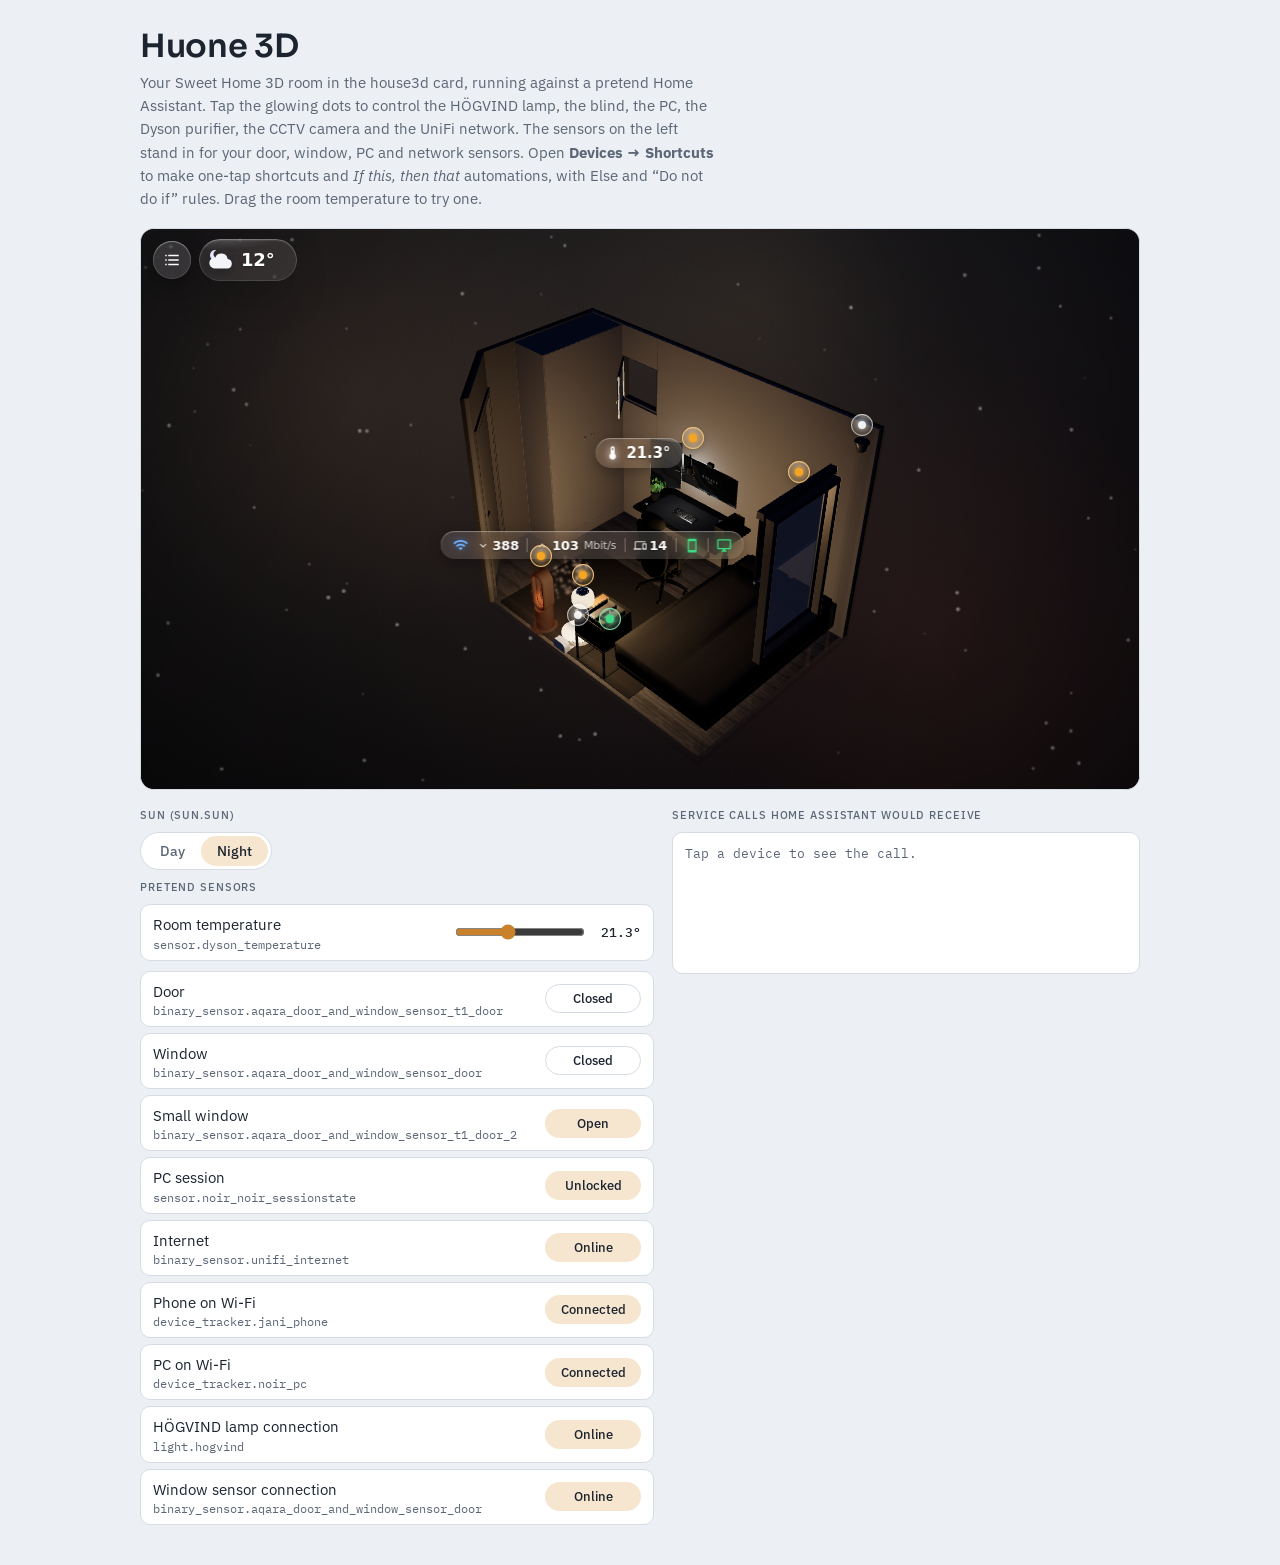
==== house3d/preview.html @ 31ce006b "Add Huone 3D house3d-card export for Home Assistant The card (house3d-card.js) with three.js bundled" ====
<!doctype html><html><head><meta charset=utf8><meta name=viewport content="width=device-width,initial-scale=1,viewport-fit=cover"><style>:root{color-scheme:light;box-sizing:border-box;padding-top:env(safe-area-inset-top,0px);padding-bottom:env(safe-area-inset-bottom,0px)}html{scroll-padding-top:env(safe-area-inset-top,0px)}body{margin:0;padding:0;font:14px -apple-system,BlinkMacSystemFont,sans-serif;background:#faf9f5;color:#141413}img{max-width:100%}[hidden]:not([hidden=until-found i]){display:none!important}</style></head><body>
<title>Huone 3D</title>
<link rel="preconnect" href="https://fonts.googleapis.com">
<link rel="stylesheet" href="https://fonts.googleapis.com/css2?family=Sora:wght@500;600&family=IBM+Plex+Sans:wght@400;500&family=IBM+Plex+Mono:wght@400&display=swap">
<style>
  :root {
    --bg: #eceff3; --surface: #ffffff; --ink: #1c2430; --muted: #5b6676; --line: #d6dce4;
    --accent: #c9822b; --accent-soft: #f6e6cf;
    --card-background-color: #ffffff; --primary-text-color: #1c2430; --secondary-text-color: #5b6676;
  }
  @media (prefers-color-scheme: dark) {
    :root:not([data-theme="light"]) {
      color-scheme: dark;
      --bg: #13171c; --surface: #1c2229; --ink: #e6eaf0; --muted: #98a3b3; --line: #2c343e;
      --accent: #e7a24d; --accent-soft: #3a2c1a;
      --card-background-color: #1c2229; --primary-text-color: #e6eaf0; --secondary-text-color: #98a3b3;
    }
  }
  :root[data-theme="dark"] {
    color-scheme: dark;
    --bg: #13171c; --surface: #1c2229; --ink: #e6eaf0; --muted: #98a3b3; --line: #2c343e;
    --accent: #e7a24d; --accent-soft: #3a2c1a;
    --card-background-color: #1c2229; --primary-text-color: #e6eaf0; --secondary-text-color: #98a3b3;
  }
  body { background: var(--bg); color: var(--ink); font: 15px/1.55 "IBM Plex Sans", system-ui, sans-serif; padding-inline: 16px; padding-block: 28px 40px; }
  main { max-width: 1000px; margin: 0 auto; display: grid; grid-template-columns: minmax(0, 1fr); gap: 18px; }
  h1 { font: 600 clamp(24px, 4vw, 32px)/1.15 "Sora", system-ui, sans-serif; margin: 0; letter-spacing: -0.01em; }
  .lede { margin: 6px 0 0; color: var(--muted); max-width: 64ch; }
  .stage { background: #16191e; border: 1px solid var(--line); border-radius: 14px; overflow: hidden; }
  house3d-card { display: block; }
  .row { display: grid; grid-template-columns: minmax(0, 1.1fr) minmax(0, 1fr); gap: 18px; }
  @media (max-width: 760px) { .row { grid-template-columns: minmax(0, 1fr); } }
  .panel { display: grid; gap: 10px; align-content: start; }
  .label { font: 500 11px "IBM Plex Sans", sans-serif; letter-spacing: .08em; text-transform: uppercase; color: var(--muted); }
  .seg { display: inline-flex; border: 1px solid var(--line); border-radius: 999px; padding: 3px; background: var(--surface); width: max-content; }
  .seg button { border: 0; background: transparent; color: var(--muted); font: 500 14px "IBM Plex Sans", sans-serif; padding: 6px 16px; border-radius: 999px; cursor: pointer; }
  .seg button[aria-pressed="true"] { background: var(--accent-soft); color: var(--ink); }
  .sensors { display: grid; gap: 6px; }
  .sensor { display: grid; grid-template-columns: minmax(0, 1fr) auto; align-items: center; gap: 10px; padding: 8px 12px; border: 1px solid var(--line); border-radius: 10px; background: var(--surface); }
  .sensor span small { overflow: hidden; text-overflow: ellipsis; white-space: nowrap; display: block; color: var(--muted); font: 12px "IBM Plex Mono", ui-monospace, monospace; }
  .sensor button { border: 1px solid var(--line); background: transparent; color: var(--ink); font: 500 13px "IBM Plex Sans", sans-serif; padding: 5px 12px; border-radius: 999px; cursor: pointer; min-width: 96px; }
  .sensor button.on { background: var(--accent-soft); border-color: transparent; }
  .seg button:focus-visible, .sensor button:focus-visible { outline: 2px solid var(--accent); outline-offset: 1px; }
  .sensor.temp .tv { display: flex; align-items: center; gap: 10px; }
  .sensor.temp input { width: 130px; accent-color: var(--accent); }
  .sensor.temp b { font: 500 13px "IBM Plex Mono", ui-monospace, monospace; min-width: 44px; text-align: right; }
  .log { font: 12.5px/1.6 "IBM Plex Mono", ui-monospace, monospace; background: var(--surface); border: 1px solid var(--line); border-radius: 10px; padding: 10px 12px; min-height: 120px; max-height: 220px; overflow: auto; }
  .log div { white-space: nowrap; }
  .log .t { color: var(--muted); }
  .log .svc { color: var(--accent); }
</style>

<main>
  <header>
    <h1>Huone 3D</h1>
    <p class="lede">Your Sweet Home 3D room in the house3d card, running against a pretend Home Assistant. Tap the glowing dots to control the HÖGVIND lamp, the blind, the PC, the Dyson purifier, the CCTV camera and the UniFi network. The sensors on the left stand in for your door, window, PC and network sensors. Open <b>Devices → Shortcuts</b> to make one-tap shortcuts and <i>If this, then that</i> automations, with Else and “Do not do if” rules. Drag the room temperature to try one.</p>
  </header>

  <div class="stage"><house3d-card id="card"></house3d-card></div>

  <div class="row">
    <section class="panel">
      <span class="label">Sun (sun.sun)</span>
      <div class="seg" role="group" aria-label="Time of day">
        <button id="day" aria-pressed="false">Day</button>
        <button id="night" aria-pressed="true">Night</button>
      </div>
      <span class="label">Pretend sensors</span>
      <div class="sensor temp"><span>Room temperature<small>sensor.dyson_temperature</small></span>
        <span class="tv"><input id="temp" type="range" min="16" max="30" step="0.5" value="21.5" aria-label="Room temperature"><b id="tempv">21.3°</b></span></div>
      <div class="sensors" id="sensors"></div>
    </section>
    <section class="panel">
      <span class="label">Service calls Home Assistant would receive</span>
      <div class="log" id="log"><div class="t">Tap a device to see the call.</div></div>
    </section>
  </div>
</main>

<script type="module">
/*
 * house3d-card — a rotatable 3D house for Home Assistant dashboards.
 *
 *  - Drag to rotate, scroll / pinch to zoom. On release the view snaps
 *    (with a little spring) to the nearest preset angle.
 *  - Tap an object bound to an entity to toggle it, long-press for more-info.
 *  - Lamps glow and cast light when on (brightness + colour aware).
 *  - Loads a .glb / .gltf / .obj model, or shows a built-in demo house.
 *
 * Files: put the whole "house3d" folder in /config/www/ and add
 * /local/house3d/house3d-card.js as a JavaScript module resource.
 */
import * as THREE from "./three.module.min.js";
const __OBJLoader = (() => {
const { BufferGeometry, FileLoader, Float32BufferAttribute, Group, LineBasicMaterial, LineSegments, Loader, Material, Mesh, MeshPhongMaterial, Points, PointsMaterial, Vector3, Color } = THREE;

// o object_name | g group_name
const _object_pattern = /^[og]\s*(.+)?/;
// mtllib file_reference
const _material_library_pattern = /^mtllib /;
// usemtl material_name
const _material_use_pattern = /^usemtl /;
// usemap map_name
const _map_use_pattern = /^usemap /;
const _face_vertex_data_separator_pattern = /\s+/;

const _vA = new Vector3();
const _vB = new Vector3();
const _vC = new Vector3();

const _ab = new Vector3();
const _cb = new Vector3();

const _color = new Color();

function ParserState() {

	const state = {
		objects: [],
		object: {},

		vertices: [],
		normals: [],
		colors: [],
		uvs: [],

		materials: {},
		materialLibraries: [],

		startObject: function ( name, fromDeclaration ) {

			// If the current object (initial from reset) is not from a g/o declaration in the parsed
			// file. We need to use it for the first parsed g/o to keep things in sync.
			if ( this.object && this.object.fromDeclaration === false ) {

				this.object.name = name;
				this.object.fromDeclaration = ( fromDeclaration !== false );
				return;

			}

			const previousMaterial = ( this.object && typeof this.object.currentMaterial === 'function' ? this.object.currentMaterial() : undefined );

			if ( this.object && typeof this.object._finalize === 'function' ) {

				this.object._finalize( true );

			}

			this.object = {
				name: name || '',
				fromDeclaration: ( fromDeclaration !== false ),

				geometry: {
					vertices: [],
					normals: [],
					colors: [],
					uvs: [],
					hasUVIndices: false
				},
				materials: [],
				smooth: true,

				startMaterial: function ( name, libraries ) {

					const previous = this._finalize( false );

					// New usemtl declaration overwrites an inherited material, except if faces were declared
					// after the material, then it must be preserved for proper MultiMaterial continuation.
					if ( previous && ( previous.inherited || previous.groupCount <= 0 ) ) {

						this.materials.splice( previous.index, 1 );

					}

					const material = {
						index: this.materials.length,
						name: name || '',
						mtllib: ( Array.isArray( libraries ) && libraries.length > 0 ? libraries[ libraries.length - 1 ] : '' ),
						smooth: ( previous !== undefined ? previous.smooth : this.smooth ),
						groupStart: ( previous !== undefined ? previous.groupEnd : 0 ),
						groupEnd: - 1,
						groupCount: - 1,
						inherited: false,

						clone: function ( index ) {

							const cloned = {
								index: ( typeof index === 'number' ? index : this.index ),
								name: this.name,
								mtllib: this.mtllib,
								smooth: this.smooth,
								groupStart: 0,
								groupEnd: - 1,
								groupCount: - 1,
								inherited: false
							};
							cloned.clone = this.clone.bind( cloned );
							return cloned;

						}
					};

					this.materials.push( material );

					return material;

				},

				currentMaterial: function () {

					if ( this.materials.length > 0 ) {

						return this.materials[ this.materials.length - 1 ];

					}

					return undefined;

				},

				_finalize: function ( end ) {

					const lastMultiMaterial = this.currentMaterial();
					if ( lastMultiMaterial && lastMultiMaterial.groupEnd === - 1 ) {

						lastMultiMaterial.groupEnd = this.geometry.vertices.length / 3;
						lastMultiMaterial.groupCount = lastMultiMaterial.groupEnd - lastMultiMaterial.groupStart;
						lastMultiMaterial.inherited = false;

					}

					// Ignore objects tail materials if no face declarations followed them before a new o/g started.
					if ( end && this.materials.length > 1 ) {

						for ( let mi = this.materials.length - 1; mi >= 0; mi -- ) {

							if ( this.materials[ mi ].groupCount <= 0 ) {

								this.materials.splice( mi, 1 );

							}

						}

					}

					// Guarantee at least one empty material, this makes the creation later more straight forward.
					if ( end && this.materials.length === 0 ) {

						this.materials.push( {
							name: '',
							smooth: this.smooth
						} );

					}

					return lastMultiMaterial;

				}
			};

			// Inherit previous objects material.
			// Spec tells us that a declared material must be set to all objects until a new material is declared.
			// If a usemtl declaration is encountered while this new object is being parsed, it will
			// overwrite the inherited material. Exception being that there was already face declarations
			// to the inherited material, then it will be preserved for proper MultiMaterial continuation.

			if ( previousMaterial && previousMaterial.name && typeof previousMaterial.clone === 'function' ) {

				const declared = previousMaterial.clone( 0 );
				declared.inherited = true;
				this.object.materials.push( declared );

			}

			this.objects.push( this.object );

		},

		finalize: function () {

			if ( this.object && typeof this.object._finalize === 'function' ) {

				this.object._finalize( true );

			}

		},

		parseVertexIndex: function ( value, len ) {

			const index = parseInt( value, 10 );
			return ( index >= 0 ? index - 1 : index + len / 3 ) * 3;

		},

		parseNormalIndex: function ( value, len ) {

			const index = parseInt( value, 10 );
			return ( index >= 0 ? index - 1 : index + len / 3 ) * 3;

		},

		parseUVIndex: function ( value, len ) {

			const index = parseInt( value, 10 );
			return ( index >= 0 ? index - 1 : index + len / 2 ) * 2;

		},

		addVertex: function ( a, b, c ) {

			const src = this.vertices;
			const dst = this.object.geometry.vertices;

			dst.push( src[ a + 0 ], src[ a + 1 ], src[ a + 2 ] );
			dst.push( src[ b + 0 ], src[ b + 1 ], src[ b + 2 ] );
			dst.push( src[ c + 0 ], src[ c + 1 ], src[ c + 2 ] );

		},

		addVertexPoint: function ( a ) {

			const src = this.vertices;
			const dst = this.object.geometry.vertices;

			dst.push( src[ a + 0 ], src[ a + 1 ], src[ a + 2 ] );

		},

		addVertexLine: function ( a ) {

			const src = this.vertices;
			const dst = this.object.geometry.vertices;

			dst.push( src[ a + 0 ], src[ a + 1 ], src[ a + 2 ] );

		},

		addNormal: function ( a, b, c ) {

			const src = this.normals;
			const dst = this.object.geometry.normals;

			dst.push( src[ a + 0 ], src[ a + 1 ], src[ a + 2 ] );
			dst.push( src[ b + 0 ], src[ b + 1 ], src[ b + 2 ] );
			dst.push( src[ c + 0 ], src[ c + 1 ], src[ c + 2 ] );

		},

		addFaceNormal: function ( a, b, c ) {

			const src = this.vertices;
			const dst = this.object.geometry.normals;

			_vA.fromArray( src, a );
			_vB.fromArray( src, b );
			_vC.fromArray( src, c );

			_cb.subVectors( _vC, _vB );
			_ab.subVectors( _vA, _vB );
			_cb.cross( _ab );

			_cb.normalize();

			dst.push( _cb.x, _cb.y, _cb.z );
			dst.push( _cb.x, _cb.y, _cb.z );
			dst.push( _cb.x, _cb.y, _cb.z );

		},

		addColor: function ( a, b, c ) {

			const src = this.colors;
			const dst = this.object.geometry.colors;

			if ( src[ a ] !== undefined ) dst.push( src[ a + 0 ], src[ a + 1 ], src[ a + 2 ] );
			if ( src[ b ] !== undefined ) dst.push( src[ b + 0 ], src[ b + 1 ], src[ b + 2 ] );
			if ( src[ c ] !== undefined ) dst.push( src[ c + 0 ], src[ c + 1 ], src[ c + 2 ] );

		},

		addUV: function ( a, b, c ) {

			const src = this.uvs;
			const dst = this.object.geometry.uvs;

			dst.push( src[ a + 0 ], src[ a + 1 ] );
			dst.push( src[ b + 0 ], src[ b + 1 ] );
			dst.push( src[ c + 0 ], src[ c + 1 ] );

		},

		addDefaultUV: function () {

			const dst = this.object.geometry.uvs;

			dst.push( 0, 0 );
			dst.push( 0, 0 );
			dst.push( 0, 0 );

		},

		addUVLine: function ( a ) {

			const src = this.uvs;
			const dst = this.object.geometry.uvs;

			dst.push( src[ a + 0 ], src[ a + 1 ] );

		},

		addFace: function ( a, b, c, ua, ub, uc, na, nb, nc ) {

			const vLen = this.vertices.length;

			let ia = this.parseVertexIndex( a, vLen );
			let ib = this.parseVertexIndex( b, vLen );
			let ic = this.parseVertexIndex( c, vLen );

			this.addVertex( ia, ib, ic );
			this.addColor( ia, ib, ic );

			// normals

			if ( na !== undefined && na !== '' ) {

				const nLen = this.normals.length;

				ia = this.parseNormalIndex( na, nLen );
				ib = this.parseNormalIndex( nb, nLen );
				ic = this.parseNormalIndex( nc, nLen );

				this.addNormal( ia, ib, ic );

			} else {

				this.addFaceNormal( ia, ib, ic );

			}

			// uvs

			if ( ua !== undefined && ua !== '' ) {

				const uvLen = this.uvs.length;

				ia = this.parseUVIndex( ua, uvLen );
				ib = this.parseUVIndex( ub, uvLen );
				ic = this.parseUVIndex( uc, uvLen );

				this.addUV( ia, ib, ic );

				this.object.geometry.hasUVIndices = true;

			} else {

				// add placeholder values (for inconsistent face definitions)

				this.addDefaultUV();

			}

		},

		addPointGeometry: function ( vertices ) {

			this.object.geometry.type = 'Points';

			const vLen = this.vertices.length;

			for ( let vi = 0, l = vertices.length; vi < l; vi ++ ) {

				const index = this.parseVertexIndex( vertices[ vi ], vLen );

				this.addVertexPoint( index );
				this.addColor( index );

			}

		},

		addLineGeometry: function ( vertices, uvs ) {

			this.object.geometry.type = 'Line';

			const vLen = this.vertices.length;
			const uvLen = this.uvs.length;

			for ( let vi = 0, l = vertices.length; vi < l; vi ++ ) {

				this.addVertexLine( this.parseVertexIndex( vertices[ vi ], vLen ) );

			}

			for ( let uvi = 0, l = uvs.length; uvi < l; uvi ++ ) {

				this.addUVLine( this.parseUVIndex( uvs[ uvi ], uvLen ) );

			}

		}

	};

	state.startObject( '', false );

	return state;

}

//

class OBJLoader extends Loader {

	constructor( manager ) {

		super( manager );

		this.materials = null;

	}

	load( url, onLoad, onProgress, onError ) {

		const scope = this;

		const loader = new FileLoader( this.manager );
		loader.setPath( this.path );
		loader.setRequestHeader( this.requestHeader );
		loader.setWithCredentials( this.withCredentials );
		loader.load( url, function ( text ) {

			try {

				onLoad( scope.parse( text ) );

			} catch ( e ) {

				if ( onError ) {

					onError( e );

				} else {

					console.error( e );

				}

				scope.manager.itemError( url );

			}

		}, onProgress, onError );

	}

	setMaterials( materials ) {

		this.materials = materials;

		return this;

	}

	parse( text ) {

		const state = new ParserState();

		if ( text.indexOf( '\r\n' ) !== - 1 ) {

			// This is faster than String.split with regex that splits on both
			text = text.replace( /\r\n/g, '\n' );

		}

		if ( text.indexOf( '\\\n' ) !== - 1 ) {

			// join lines separated by a line continuation character (\)
			text = text.replace( /\\\n/g, '' );

		}

		const lines = text.split( '\n' );
		let result = [];

		for ( let i = 0, l = lines.length; i < l; i ++ ) {

			const line = lines[ i ].trimStart();

			if ( line.length === 0 ) continue;

			const lineFirstChar = line.charAt( 0 );

			// @todo invoke passed in handler if any
			if ( lineFirstChar === '#' ) continue; // skip comments

			if ( lineFirstChar === 'v' ) {

				const data = line.split( _face_vertex_data_separator_pattern );

				switch ( data[ 0 ] ) {

					case 'v':
						state.vertices.push(
							parseFloat( data[ 1 ] ),
							parseFloat( data[ 2 ] ),
							parseFloat( data[ 3 ] )
						);
						if ( data.length >= 7 ) {

							_color.setRGB(
								parseFloat( data[ 4 ] ),
								parseFloat( data[ 5 ] ),
								parseFloat( data[ 6 ] )
							).convertSRGBToLinear();

							state.colors.push( _color.r, _color.g, _color.b );

						} else {

							// if no colors are defined, add placeholders so color and vertex indices match

							state.colors.push( undefined, undefined, undefined );

						}

						break;
					case 'vn':
						state.normals.push(
							parseFloat( data[ 1 ] ),
							parseFloat( data[ 2 ] ),
							parseFloat( data[ 3 ] )
						);
						break;
					case 'vt':
						state.uvs.push(
							parseFloat( data[ 1 ] ),
							parseFloat( data[ 2 ] )
						);
						break;

				}

			} else if ( lineFirstChar === 'f' ) {

				const lineData = line.slice( 1 ).trim();
				const vertexData = lineData.split( _face_vertex_data_separator_pattern );
				const faceVertices = [];

				// Parse the face vertex data into an easy to work with format

				for ( let j = 0, jl = vertexData.length; j < jl; j ++ ) {

					const vertex = vertexData[ j ];

					if ( vertex.length > 0 ) {

						const vertexParts = vertex.split( '/' );
						faceVertices.push( vertexParts );

					}

				}

				// Draw an edge between the first vertex and all subsequent vertices to form an n-gon

				const v1 = faceVertices[ 0 ];

				for ( let j = 1, jl = faceVertices.length - 1; j < jl; j ++ ) {

					const v2 = faceVertices[ j ];
					const v3 = faceVertices[ j + 1 ];

					state.addFace(
						v1[ 0 ], v2[ 0 ], v3[ 0 ],
						v1[ 1 ], v2[ 1 ], v3[ 1 ],
						v1[ 2 ], v2[ 2 ], v3[ 2 ]
					);

				}

			} else if ( lineFirstChar === 'l' ) {

				const lineParts = line.substring( 1 ).trim().split( ' ' );
				let lineVertices = [];
				const lineUVs = [];

				if ( line.indexOf( '/' ) === - 1 ) {

					lineVertices = lineParts;

				} else {

					for ( let li = 0, llen = lineParts.length; li < llen; li ++ ) {

						const parts = lineParts[ li ].split( '/' );

						if ( parts[ 0 ] !== '' ) lineVertices.push( parts[ 0 ] );
						if ( parts[ 1 ] !== '' ) lineUVs.push( parts[ 1 ] );

					}

				}

				state.addLineGeometry( lineVertices, lineUVs );

			} else if ( lineFirstChar === 'p' ) {

				const lineData = line.slice( 1 ).trim();
				const pointData = lineData.split( ' ' );

				state.addPointGeometry( pointData );

			} else if ( ( result = _object_pattern.exec( line ) ) !== null ) {

				// o object_name
				// or
				// g group_name

				// WORKAROUND: https://bugs.chromium.org/p/v8/issues/detail?id=2869
				// let name = result[ 0 ].slice( 1 ).trim();
				const name = ( ' ' + result[ 0 ].slice( 1 ).trim() ).slice( 1 );

				state.startObject( name );

			} else if ( _material_use_pattern.test( line ) ) {

				// material

				state.object.startMaterial( line.substring( 7 ).trim(), state.materialLibraries );

			} else if ( _material_library_pattern.test( line ) ) {

				// mtl file

				state.materialLibraries.push( line.substring( 7 ).trim() );

			} else if ( _map_use_pattern.test( line ) ) {

				// the line is parsed but ignored since the loader assumes textures are defined MTL files
				// (according to https://www.okino.com/conv/imp_wave.htm, 'usemap' is the old-style Wavefront texture reference method)

				console.warn( 'THREE.OBJLoader: Rendering identifier "usemap" not supported. Textures must be defined in MTL files.' );

			} else if ( lineFirstChar === 's' ) {

				result = line.split( ' ' );

				// smooth shading

				// @todo Handle files that have varying smooth values for a set of faces inside one geometry,
				// but does not define a usemtl for each face set.
				// This should be detected and a dummy material created (later MultiMaterial and geometry groups).
				// This requires some care to not create extra material on each smooth value for "normal" obj files.
				// where explicit usemtl defines geometry groups.
				// Example asset: examples/models/obj/cerberus/Cerberus.obj

				/*
					 * http://paulbourke.net/dataformats/obj/
					 *
					 * From chapter "Grouping" Syntax explanation "s group_number":
					 * "group_number is the smoothing group number. To turn off smoothing groups, use a value of 0 or off.
					 * Polygonal elements use group numbers to put elements in different smoothing groups. For free-form
					 * surfaces, smoothing groups are either turned on or off; there is no difference between values greater
					 * than 0."
					 */
				if ( result.length > 1 ) {

					const value = result[ 1 ].trim().toLowerCase();
					state.object.smooth = ( value !== '0' && value !== 'off' );

				} else {

					// ZBrush can produce "s" lines #11707
					state.object.smooth = true;

				}

				const material = state.object.currentMaterial();
				if ( material ) material.smooth = state.object.smooth;

			} else {

				// Handle null terminated files without exception
				if ( line === '\0' ) continue;

				console.warn( 'THREE.OBJLoader: Unexpected line: "' + line + '"' );

			}

		}

		state.finalize();

		const container = new Group();
		container.materialLibraries = [].concat( state.materialLibraries );

		const hasPrimitives = ! ( state.objects.length === 1 && state.objects[ 0 ].geometry.vertices.length === 0 );

		if ( hasPrimitives === true ) {

			for ( let i = 0, l = state.objects.length; i < l; i ++ ) {

				const object = state.objects[ i ];
				const geometry = object.geometry;
				const materials = object.materials;
				const isLine = ( geometry.type === 'Line' );
				const isPoints = ( geometry.type === 'Points' );
				let hasVertexColors = false;

				// Skip o/g line declarations that did not follow with any faces
				if ( geometry.vertices.length === 0 ) continue;

				const buffergeometry = new BufferGeometry();

				buffergeometry.setAttribute( 'position', new Float32BufferAttribute( geometry.vertices, 3 ) );

				if ( geometry.normals.length > 0 ) {

					buffergeometry.setAttribute( 'normal', new Float32BufferAttribute( geometry.normals, 3 ) );

				}

				if ( geometry.colors.length > 0 ) {

					hasVertexColors = true;
					buffergeometry.setAttribute( 'color', new Float32BufferAttribute( geometry.colors, 3 ) );

				}

				if ( geometry.hasUVIndices === true ) {

					buffergeometry.setAttribute( 'uv', new Float32BufferAttribute( geometry.uvs, 2 ) );

				}

				// Create materials

				const createdMaterials = [];

				for ( let mi = 0, miLen = materials.length; mi < miLen; mi ++ ) {

					const sourceMaterial = materials[ mi ];
					const materialHash = sourceMaterial.name + '_' + sourceMaterial.smooth + '_' + hasVertexColors;
					let material = state.materials[ materialHash ];

					if ( this.materials !== null ) {

						material = this.materials.create( sourceMaterial.name );

						// mtl etc. loaders probably can't create line materials correctly, copy properties to a line material.
						if ( isLine && material && ! ( material instanceof LineBasicMaterial ) ) {

							const materialLine = new LineBasicMaterial();
							Material.prototype.copy.call( materialLine, material );
							materialLine.color.copy( material.color );
							material = materialLine;

						} else if ( isPoints && material && ! ( material instanceof PointsMaterial ) ) {

							const materialPoints = new PointsMaterial( { size: 10, sizeAttenuation: false } );
							Material.prototype.copy.call( materialPoints, material );
							materialPoints.color.copy( material.color );
							materialPoints.map = material.map;
							material = materialPoints;

						}

					}

					if ( material === undefined ) {

						if ( isLine ) {

							material = new LineBasicMaterial();

						} else if ( isPoints ) {

							material = new PointsMaterial( { size: 1, sizeAttenuation: false } );

						} else {

							material = new MeshPhongMaterial();

						}

						material.name = sourceMaterial.name;
						material.flatShading = sourceMaterial.smooth ? false : true;
						material.vertexColors = hasVertexColors;

						state.materials[ materialHash ] = material;

					}

					createdMaterials.push( material );

				}

				// Create mesh

				let mesh;

				if ( createdMaterials.length > 1 ) {

					for ( let mi = 0, miLen = materials.length; mi < miLen; mi ++ ) {

						const sourceMaterial = materials[ mi ];
						buffergeometry.addGroup( sourceMaterial.groupStart, sourceMaterial.groupCount, mi );

					}

					if ( isLine ) {

						mesh = new LineSegments( buffergeometry, createdMaterials );

					} else if ( isPoints ) {

						mesh = new Points( buffergeometry, createdMaterials );

					} else {

						mesh = new Mesh( buffergeometry, createdMaterials );

					}

				} else {

					if ( isLine ) {

						mesh = new LineSegments( buffergeometry, createdMaterials[ 0 ] );

					} else if ( isPoints ) {

						mesh = new Points( buffergeometry, createdMaterials[ 0 ] );

					} else {

						mesh = new Mesh( buffergeometry, createdMaterials[ 0 ] );

					}

				}

				mesh.name = object.name;

				container.add( mesh );

			}

		} else {

			// if there is only the default parser state object with no geometry data, interpret data as point cloud

			if ( state.vertices.length > 0 ) {

				const material = new PointsMaterial( { size: 1, sizeAttenuation: false } );

				const buffergeometry = new BufferGeometry();

				buffergeometry.setAttribute( 'position', new Float32BufferAttribute( state.vertices, 3 ) );

				if ( state.colors.length > 0 && state.colors[ 0 ] !== undefined ) {

					buffergeometry.setAttribute( 'color', new Float32BufferAttribute( state.colors, 3 ) );
					material.vertexColors = true;

				}

				const points = new Points( buffergeometry, material );
				container.add( points );

			}

		}

		return container;

	}

}



return OBJLoader;
})();
const __MTLLoader = (() => {
const { Color, DefaultLoadingManager, FileLoader, FrontSide, Loader, LoaderUtils, MeshPhongMaterial, RepeatWrapping, TextureLoader, Vector2, SRGBColorSpace } = THREE;

/**
 * Loads a Wavefront .mtl file specifying materials
 */

class MTLLoader extends Loader {

	constructor( manager ) {

		super( manager );

	}

	/**
	 * Loads and parses a MTL asset from a URL.
	 *
	 * @param {String} url - URL to the MTL file.
	 * @param {Function} [onLoad] - Callback invoked with the loaded object.
	 * @param {Function} [onProgress] - Callback for download progress.
	 * @param {Function} [onError] - Callback for download errors.
	 *
	 * @see setPath setResourcePath
	 *
	 * @note In order for relative texture references to resolve correctly
	 * you must call setResourcePath() explicitly prior to load.
	 */
	load( url, onLoad, onProgress, onError ) {

		const scope = this;

		const path = ( this.path === '' ) ? LoaderUtils.extractUrlBase( url ) : this.path;

		const loader = new FileLoader( this.manager );
		loader.setPath( this.path );
		loader.setRequestHeader( this.requestHeader );
		loader.setWithCredentials( this.withCredentials );
		loader.load( url, function ( text ) {

			try {

				onLoad( scope.parse( text, path ) );

			} catch ( e ) {

				if ( onError ) {

					onError( e );

				} else {

					console.error( e );

				}

				scope.manager.itemError( url );

			}

		}, onProgress, onError );

	}

	setMaterialOptions( value ) {

		this.materialOptions = value;
		return this;

	}

	/**
	 * Parses a MTL file.
	 *
	 * @param {String} text - Content of MTL file
	 * @return {MaterialCreator}
	 *
	 * @see setPath setResourcePath
	 *
	 * @note In order for relative texture references to resolve correctly
	 * you must call setResourcePath() explicitly prior to parse.
	 */
	parse( text, path ) {

		const lines = text.split( '\n' );
		let info = {};
		const delimiter_pattern = /\s+/;
		const materialsInfo = {};

		for ( let i = 0; i < lines.length; i ++ ) {

			let line = lines[ i ];
			line = line.trim();

			if ( line.length === 0 || line.charAt( 0 ) === '#' ) {

				// Blank line or comment ignore
				continue;

			}

			const pos = line.indexOf( ' ' );

			let key = ( pos >= 0 ) ? line.substring( 0, pos ) : line;
			key = key.toLowerCase();

			let value = ( pos >= 0 ) ? line.substring( pos + 1 ) : '';
			value = value.trim();

			if ( key === 'newmtl' ) {

				// New material

				info = { name: value };
				materialsInfo[ value ] = info;

			} else {

				if ( key === 'ka' || key === 'kd' || key === 'ks' || key === 'ke' ) {

					const ss = value.split( delimiter_pattern, 3 );
					info[ key ] = [ parseFloat( ss[ 0 ] ), parseFloat( ss[ 1 ] ), parseFloat( ss[ 2 ] ) ];

				} else {

					info[ key ] = value;

				}

			}

		}

		const materialCreator = new MaterialCreator( this.resourcePath || path, this.materialOptions );
		materialCreator.setCrossOrigin( this.crossOrigin );
		materialCreator.setManager( this.manager );
		materialCreator.setMaterials( materialsInfo );
		return materialCreator;

	}

}

/**
 * Create a new MTLLoader.MaterialCreator
 * @param baseUrl - Url relative to which textures are loaded
 * @param options - Set of options on how to construct the materials
 *                  side: Which side to apply the material
 *                        FrontSide (default), THREE.BackSide, THREE.DoubleSide
 *                  wrap: What type of wrapping to apply for textures
 *                        RepeatWrapping (default), THREE.ClampToEdgeWrapping, THREE.MirroredRepeatWrapping
 *                  normalizeRGB: RGBs need to be normalized to 0-1 from 0-255
 *                                Default: false, assumed to be already normalized
 *                  ignoreZeroRGBs: Ignore values of RGBs (Ka,Kd,Ks) that are all 0's
 *                                  Default: false
 * @constructor
 */

class MaterialCreator {

	constructor( baseUrl = '', options = {} ) {

		this.baseUrl = baseUrl;
		this.options = options;
		this.materialsInfo = {};
		this.materials = {};
		this.materialsArray = [];
		this.nameLookup = {};

		this.crossOrigin = 'anonymous';

		this.side = ( this.options.side !== undefined ) ? this.options.side : FrontSide;
		this.wrap = ( this.options.wrap !== undefined ) ? this.options.wrap : RepeatWrapping;

	}

	setCrossOrigin( value ) {

		this.crossOrigin = value;
		return this;

	}

	setManager( value ) {

		this.manager = value;

	}

	setMaterials( materialsInfo ) {

		this.materialsInfo = this.convert( materialsInfo );
		this.materials = {};
		this.materialsArray = [];
		this.nameLookup = {};

	}

	convert( materialsInfo ) {

		if ( ! this.options ) return materialsInfo;

		const converted = {};

		for ( const mn in materialsInfo ) {

			// Convert materials info into normalized form based on options

			const mat = materialsInfo[ mn ];

			const covmat = {};

			converted[ mn ] = covmat;

			for ( const prop in mat ) {

				let save = true;
				let value = mat[ prop ];
				const lprop = prop.toLowerCase();

				switch ( lprop ) {

					case 'kd':
					case 'ka':
					case 'ks':

						// Diffuse color (color under white light) using RGB values

						if ( this.options && this.options.normalizeRGB ) {

							value = [ value[ 0 ] / 255, value[ 1 ] / 255, value[ 2 ] / 255 ];

						}

						if ( this.options && this.options.ignoreZeroRGBs ) {

							if ( value[ 0 ] === 0 && value[ 1 ] === 0 && value[ 2 ] === 0 ) {

								// ignore

								save = false;

							}

						}

						break;

					default:

						break;

				}

				if ( save ) {

					covmat[ lprop ] = value;

				}

			}

		}

		return converted;

	}

	preload() {

		for ( const mn in this.materialsInfo ) {

			this.create( mn );

		}

	}

	getIndex( materialName ) {

		return this.nameLookup[ materialName ];

	}

	getAsArray() {

		let index = 0;

		for ( const mn in this.materialsInfo ) {

			this.materialsArray[ index ] = this.create( mn );
			this.nameLookup[ mn ] = index;
			index ++;

		}

		return this.materialsArray;

	}

	create( materialName ) {

		if ( this.materials[ materialName ] === undefined ) {

			this.createMaterial_( materialName );

		}

		return this.materials[ materialName ];

	}

	createMaterial_( materialName ) {

		// Create material

		const scope = this;
		const mat = this.materialsInfo[ materialName ];
		const params = {

			name: materialName,
			side: this.side

		};

		function resolveURL( baseUrl, url ) {

			if ( typeof url !== 'string' || url === '' )
				return '';

			// Absolute URL
			if ( /^https?:\/\//i.test( url ) ) return url;

			return baseUrl + url;

		}

		function setMapForType( mapType, value ) {

			if ( params[ mapType ] ) return; // Keep the first encountered texture

			const texParams = scope.getTextureParams( value, params );
			const map = scope.loadTexture( resolveURL( scope.baseUrl, texParams.url ) );

			map.repeat.copy( texParams.scale );
			map.offset.copy( texParams.offset );

			map.wrapS = scope.wrap;
			map.wrapT = scope.wrap;

			if ( mapType === 'map' || mapType === 'emissiveMap' ) {

				map.colorSpace = SRGBColorSpace;

			}

			params[ mapType ] = map;

		}

		for ( const prop in mat ) {

			const value = mat[ prop ];
			let n;

			if ( value === '' ) continue;

			switch ( prop.toLowerCase() ) {

				// Ns is material specular exponent

				case 'kd':

					// Diffuse color (color under white light) using RGB values

					params.color = new Color().fromArray( value ).convertSRGBToLinear();

					break;

				case 'ks':

					// Specular color (color when light is reflected from shiny surface) using RGB values
					params.specular = new Color().fromArray( value ).convertSRGBToLinear();

					break;

				case 'ke':

					// Emissive using RGB values
					params.emissive = new Color().fromArray( value ).convertSRGBToLinear();

					break;

				case 'map_kd':

					// Diffuse texture map

					setMapForType( 'map', value );

					break;

				case 'map_ks':

					// Specular map

					setMapForType( 'specularMap', value );

					break;

				case 'map_ke':

					// Emissive map

					setMapForType( 'emissiveMap', value );

					break;

				case 'norm':

					setMapForType( 'normalMap', value );

					break;

				case 'map_bump':
				case 'bump':

					// Bump texture map

					setMapForType( 'bumpMap', value );

					break;

				case 'map_d':

					// Alpha map

					setMapForType( 'alphaMap', value );
					params.transparent = true;

					break;

				case 'ns':

					// The specular exponent (defines the focus of the specular highlight)
					// A high exponent results in a tight, concentrated highlight. Ns values normally range from 0 to 1000.

					params.shininess = parseFloat( value );

					break;

				case 'd':
					n = parseFloat( value );

					if ( n < 1 ) {

						params.opacity = n;
						params.transparent = true;

					}

					break;

				case 'tr':
					n = parseFloat( value );

					if ( this.options && this.options.invertTrProperty ) n = 1 - n;

					if ( n > 0 ) {

						params.opacity = 1 - n;
						params.transparent = true;

					}

					break;

				default:
					break;

			}

		}

		this.materials[ materialName ] = new MeshPhongMaterial( params );
		return this.materials[ materialName ];

	}

	getTextureParams( value, matParams ) {

		const texParams = {

			scale: new Vector2( 1, 1 ),
			offset: new Vector2( 0, 0 )

		 };

		const items = value.split( /\s+/ );
		let pos;

		pos = items.indexOf( '-bm' );

		if ( pos >= 0 ) {

			matParams.bumpScale = parseFloat( items[ pos + 1 ] );
			items.splice( pos, 2 );

		}

		pos = items.indexOf( '-s' );

		if ( pos >= 0 ) {

			texParams.scale.set( parseFloat( items[ pos + 1 ] ), parseFloat( items[ pos + 2 ] ) );
			items.splice( pos, 4 ); // we expect 3 parameters here!

		}

		pos = items.indexOf( '-o' );

		if ( pos >= 0 ) {

			texParams.offset.set( parseFloat( items[ pos + 1 ] ), parseFloat( items[ pos + 2 ] ) );
			items.splice( pos, 4 ); // we expect 3 parameters here!

		}

		texParams.url = items.join( ' ' ).trim();
		return texParams;

	}

	loadTexture( url, mapping, onLoad, onProgress, onError ) {

		const manager = ( this.manager !== undefined ) ? this.manager : DefaultLoadingManager;
		let loader = manager.getHandler( url );

		if ( loader === null ) {

			loader = new TextureLoader( manager );

		}

		if ( loader.setCrossOrigin ) loader.setCrossOrigin( this.crossOrigin );

		const texture = loader.load( url, onLoad, onProgress, onError );

		if ( mapping !== undefined ) texture.mapping = mapping;

		return texture;

	}

}



return MTLLoader;
})();
const __BGU = (() => {
const { BufferAttribute, BufferGeometry, Float32BufferAttribute, InstancedBufferAttribute, InterleavedBuffer, InterleavedBufferAttribute, TriangleFanDrawMode, TriangleStripDrawMode, TrianglesDrawMode, Vector3 } = THREE;

function computeMikkTSpaceTangents( geometry, MikkTSpace, negateSign = true ) {

	if ( ! MikkTSpace || ! MikkTSpace.isReady ) {

		throw new Error( 'BufferGeometryUtils: Initialized MikkTSpace library required.' );

	}

	if ( ! geometry.hasAttribute( 'position' ) || ! geometry.hasAttribute( 'normal' ) || ! geometry.hasAttribute( 'uv' ) ) {

		throw new Error( 'BufferGeometryUtils: Tangents require "position", "normal", and "uv" attributes.' );

	}

	function getAttributeArray( attribute ) {

		if ( attribute.normalized || attribute.isInterleavedBufferAttribute ) {

			const dstArray = new Float32Array( attribute.count * attribute.itemSize );

			for ( let i = 0, j = 0; i < attribute.count; i ++ ) {

				dstArray[ j ++ ] = attribute.getX( i );
				dstArray[ j ++ ] = attribute.getY( i );

				if ( attribute.itemSize > 2 ) {

					dstArray[ j ++ ] = attribute.getZ( i );

				}

			}

			return dstArray;

		}

		if ( attribute.array instanceof Float32Array ) {

			return attribute.array;

		}

		return new Float32Array( attribute.array );

	}

	// MikkTSpace algorithm requires non-indexed input.

	const _geometry = geometry.index ? geometry.toNonIndexed() : geometry;

	// Compute vertex tangents.

	const tangents = MikkTSpace.generateTangents(

		getAttributeArray( _geometry.attributes.position ),
		getAttributeArray( _geometry.attributes.normal ),
		getAttributeArray( _geometry.attributes.uv )

	);

	// Texture coordinate convention of glTF differs from the apparent
	// default of the MikkTSpace library; .w component must be flipped.

	if ( negateSign ) {

		for ( let i = 3; i < tangents.length; i += 4 ) {

			tangents[ i ] *= - 1;

		}

	}

	//

	_geometry.setAttribute( 'tangent', new BufferAttribute( tangents, 4 ) );

	if ( geometry !== _geometry ) {

		geometry.copy( _geometry );

	}

	return geometry;

}

/**
 * @param  {Array<BufferGeometry>} geometries
 * @param  {Boolean} useGroups
 * @return {BufferGeometry}
 */
function mergeGeometries( geometries, useGroups = false ) {

	const isIndexed = geometries[ 0 ].index !== null;

	const attributesUsed = new Set( Object.keys( geometries[ 0 ].attributes ) );
	const morphAttributesUsed = new Set( Object.keys( geometries[ 0 ].morphAttributes ) );

	const attributes = {};
	const morphAttributes = {};

	const morphTargetsRelative = geometries[ 0 ].morphTargetsRelative;

	const mergedGeometry = new BufferGeometry();

	let offset = 0;

	for ( let i = 0; i < geometries.length; ++ i ) {

		const geometry = geometries[ i ];
		let attributesCount = 0;

		// ensure that all geometries are indexed, or none

		if ( isIndexed !== ( geometry.index !== null ) ) {

			console.error( 'THREE.BufferGeometryUtils: .mergeGeometries() failed with geometry at index ' + i + '. All geometries must have compatible attributes; make sure index attribute exists among all geometries, or in none of them.' );
			return null;

		}

		// gather attributes, exit early if they're different

		for ( const name in geometry.attributes ) {

			if ( ! attributesUsed.has( name ) ) {

				console.error( 'THREE.BufferGeometryUtils: .mergeGeometries() failed with geometry at index ' + i + '. All geometries must have compatible attributes; make sure "' + name + '" attribute exists among all geometries, or in none of them.' );
				return null;

			}

			if ( attributes[ name ] === undefined ) attributes[ name ] = [];

			attributes[ name ].push( geometry.attributes[ name ] );

			attributesCount ++;

		}

		// ensure geometries have the same number of attributes

		if ( attributesCount !== attributesUsed.size ) {

			console.error( 'THREE.BufferGeometryUtils: .mergeGeometries() failed with geometry at index ' + i + '. Make sure all geometries have the same number of attributes.' );
			return null;

		}

		// gather morph attributes, exit early if they're different

		if ( morphTargetsRelative !== geometry.morphTargetsRelative ) {

			console.error( 'THREE.BufferGeometryUtils: .mergeGeometries() failed with geometry at index ' + i + '. .morphTargetsRelative must be consistent throughout all geometries.' );
			return null;

		}

		for ( const name in geometry.morphAttributes ) {

			if ( ! morphAttributesUsed.has( name ) ) {

				console.error( 'THREE.BufferGeometryUtils: .mergeGeometries() failed with geometry at index ' + i + '.  .morphAttributes must be consistent throughout all geometries.' );
				return null;

			}

			if ( morphAttributes[ name ] === undefined ) morphAttributes[ name ] = [];

			morphAttributes[ name ].push( geometry.morphAttributes[ name ] );

		}

		if ( useGroups ) {

			let count;

			if ( isIndexed ) {

				count = geometry.index.count;

			} else if ( geometry.attributes.position !== undefined ) {

				count = geometry.attributes.position.count;

			} else {

				console.error( 'THREE.BufferGeometryUtils: .mergeGeometries() failed with geometry at index ' + i + '. The geometry must have either an index or a position attribute' );
				return null;

			}

			mergedGeometry.addGroup( offset, count, i );

			offset += count;

		}

	}

	// merge indices

	if ( isIndexed ) {

		let indexOffset = 0;
		const mergedIndex = [];

		for ( let i = 0; i < geometries.length; ++ i ) {

			const index = geometries[ i ].index;

			for ( let j = 0; j < index.count; ++ j ) {

				mergedIndex.push( index.getX( j ) + indexOffset );

			}

			indexOffset += geometries[ i ].attributes.position.count;

		}

		mergedGeometry.setIndex( mergedIndex );

	}

	// merge attributes

	for ( const name in attributes ) {

		const mergedAttribute = mergeAttributes( attributes[ name ] );

		if ( ! mergedAttribute ) {

			console.error( 'THREE.BufferGeometryUtils: .mergeGeometries() failed while trying to merge the ' + name + ' attribute.' );
			return null;

		}

		mergedGeometry.setAttribute( name, mergedAttribute );

	}

	// merge morph attributes

	for ( const name in morphAttributes ) {

		const numMorphTargets = morphAttributes[ name ][ 0 ].length;

		if ( numMorphTargets === 0 ) break;

		mergedGeometry.morphAttributes = mergedGeometry.morphAttributes || {};
		mergedGeometry.morphAttributes[ name ] = [];

		for ( let i = 0; i < numMorphTargets; ++ i ) {

			const morphAttributesToMerge = [];

			for ( let j = 0; j < morphAttributes[ name ].length; ++ j ) {

				morphAttributesToMerge.push( morphAttributes[ name ][ j ][ i ] );

			}

			const mergedMorphAttribute = mergeAttributes( morphAttributesToMerge );

			if ( ! mergedMorphAttribute ) {

				console.error( 'THREE.BufferGeometryUtils: .mergeGeometries() failed while trying to merge the ' + name + ' morphAttribute.' );
				return null;

			}

			mergedGeometry.morphAttributes[ name ].push( mergedMorphAttribute );

		}

	}

	return mergedGeometry;

}

/**
 * @param {Array<BufferAttribute>} attributes
 * @return {BufferAttribute}
 */
function mergeAttributes( attributes ) {

	let TypedArray;
	let itemSize;
	let normalized;
	let gpuType = - 1;
	let arrayLength = 0;

	for ( let i = 0; i < attributes.length; ++ i ) {

		const attribute = attributes[ i ];

		if ( attribute.isInterleavedBufferAttribute ) {

			console.error( 'THREE.BufferGeometryUtils: .mergeAttributes() failed. InterleavedBufferAttributes are not supported.' );
			return null;

		}

		if ( TypedArray === undefined ) TypedArray = attribute.array.constructor;
		if ( TypedArray !== attribute.array.constructor ) {

			console.error( 'THREE.BufferGeometryUtils: .mergeAttributes() failed. BufferAttribute.array must be of consistent array types across matching attributes.' );
			return null;

		}

		if ( itemSize === undefined ) itemSize = attribute.itemSize;
		if ( itemSize !== attribute.itemSize ) {

			console.error( 'THREE.BufferGeometryUtils: .mergeAttributes() failed. BufferAttribute.itemSize must be consistent across matching attributes.' );
			return null;

		}

		if ( normalized === undefined ) normalized = attribute.normalized;
		if ( normalized !== attribute.normalized ) {

			console.error( 'THREE.BufferGeometryUtils: .mergeAttributes() failed. BufferAttribute.normalized must be consistent across matching attributes.' );
			return null;

		}

		if ( gpuType === - 1 ) gpuType = attribute.gpuType;
		if ( gpuType !== attribute.gpuType ) {

			console.error( 'THREE.BufferGeometryUtils: .mergeAttributes() failed. BufferAttribute.gpuType must be consistent across matching attributes.' );
			return null;

		}

		arrayLength += attribute.array.length;

	}

	const array = new TypedArray( arrayLength );
	let offset = 0;

	for ( let i = 0; i < attributes.length; ++ i ) {

		array.set( attributes[ i ].array, offset );

		offset += attributes[ i ].array.length;

	}

	const result = new BufferAttribute( array, itemSize, normalized );
	if ( gpuType !== undefined ) {

		result.gpuType = gpuType;

	}

	return result;

}

/**
 * @param {BufferAttribute}
 * @return {BufferAttribute}
 */
function deepCloneAttribute( attribute ) {

	if ( attribute.isInstancedInterleavedBufferAttribute || attribute.isInterleavedBufferAttribute ) {

		return deinterleaveAttribute( attribute );

	}

	if ( attribute.isInstancedBufferAttribute ) {

		return new InstancedBufferAttribute().copy( attribute );

	}

	return new BufferAttribute().copy( attribute );

}

/**
 * @param {Array<BufferAttribute>} attributes
 * @return {Array<InterleavedBufferAttribute>}
 */
function interleaveAttributes( attributes ) {

	// Interleaves the provided attributes into an InterleavedBuffer and returns
	// a set of InterleavedBufferAttributes for each attribute
	let TypedArray;
	let arrayLength = 0;
	let stride = 0;

	// calculate the length and type of the interleavedBuffer
	for ( let i = 0, l = attributes.length; i < l; ++ i ) {

		const attribute = attributes[ i ];

		if ( TypedArray === undefined ) TypedArray = attribute.array.constructor;
		if ( TypedArray !== attribute.array.constructor ) {

			console.error( 'AttributeBuffers of different types cannot be interleaved' );
			return null;

		}

		arrayLength += attribute.array.length;
		stride += attribute.itemSize;

	}

	// Create the set of buffer attributes
	const interleavedBuffer = new InterleavedBuffer( new TypedArray( arrayLength ), stride );
	let offset = 0;
	const res = [];
	const getters = [ 'getX', 'getY', 'getZ', 'getW' ];
	const setters = [ 'setX', 'setY', 'setZ', 'setW' ];

	for ( let j = 0, l = attributes.length; j < l; j ++ ) {

		const attribute = attributes[ j ];
		const itemSize = attribute.itemSize;
		const count = attribute.count;
		const iba = new InterleavedBufferAttribute( interleavedBuffer, itemSize, offset, attribute.normalized );
		res.push( iba );

		offset += itemSize;

		// Move the data for each attribute into the new interleavedBuffer
		// at the appropriate offset
		for ( let c = 0; c < count; c ++ ) {

			for ( let k = 0; k < itemSize; k ++ ) {

				iba[ setters[ k ] ]( c, attribute[ getters[ k ] ]( c ) );

			}

		}

	}

	return res;

}

// returns a new, non-interleaved version of the provided attribute
function deinterleaveAttribute( attribute ) {

	const cons = attribute.data.array.constructor;
	const count = attribute.count;
	const itemSize = attribute.itemSize;
	const normalized = attribute.normalized;

	const array = new cons( count * itemSize );
	let newAttribute;
	if ( attribute.isInstancedInterleavedBufferAttribute ) {

		newAttribute = new InstancedBufferAttribute( array, itemSize, normalized, attribute.meshPerAttribute );

	} else {

		newAttribute = new BufferAttribute( array, itemSize, normalized );

	}

	for ( let i = 0; i < count; i ++ ) {

		newAttribute.setX( i, attribute.getX( i ) );

		if ( itemSize >= 2 ) {

			newAttribute.setY( i, attribute.getY( i ) );

		}

		if ( itemSize >= 3 ) {

			newAttribute.setZ( i, attribute.getZ( i ) );

		}

		if ( itemSize >= 4 ) {

			newAttribute.setW( i, attribute.getW( i ) );

		}

	}

	return newAttribute;

}

// deinterleaves all attributes on the geometry
function deinterleaveGeometry( geometry ) {

	const attributes = geometry.attributes;
	const morphTargets = geometry.morphTargets;
	const attrMap = new Map();

	for ( const key in attributes ) {

		const attr = attributes[ key ];
		if ( attr.isInterleavedBufferAttribute ) {

			if ( ! attrMap.has( attr ) ) {

				attrMap.set( attr, deinterleaveAttribute( attr ) );

			}

			attributes[ key ] = attrMap.get( attr );

		}

	}

	for ( const key in morphTargets ) {

		const attr = morphTargets[ key ];
		if ( attr.isInterleavedBufferAttribute ) {

			if ( ! attrMap.has( attr ) ) {

				attrMap.set( attr, deinterleaveAttribute( attr ) );

			}

			morphTargets[ key ] = attrMap.get( attr );

		}

	}

}

/**
 * @param {BufferGeometry} geometry
 * @return {number}
 */
function estimateBytesUsed( geometry ) {

	// Return the estimated memory used by this geometry in bytes
	// Calculate using itemSize, count, and BYTES_PER_ELEMENT to account
	// for InterleavedBufferAttributes.
	let mem = 0;
	for ( const name in geometry.attributes ) {

		const attr = geometry.getAttribute( name );
		mem += attr.count * attr.itemSize * attr.array.BYTES_PER_ELEMENT;

	}

	const indices = geometry.getIndex();
	mem += indices ? indices.count * indices.itemSize * indices.array.BYTES_PER_ELEMENT : 0;
	return mem;

}

/**
 * @param {BufferGeometry} geometry
 * @param {number} tolerance
 * @return {BufferGeometry}
 */
function mergeVertices( geometry, tolerance = 1e-4 ) {

	tolerance = Math.max( tolerance, Number.EPSILON );

	// Generate an index buffer if the geometry doesn't have one, or optimize it
	// if it's already available.
	const hashToIndex = {};
	const indices = geometry.getIndex();
	const positions = geometry.getAttribute( 'position' );
	const vertexCount = indices ? indices.count : positions.count;

	// next value for triangle indices
	let nextIndex = 0;

	// attributes and new attribute arrays
	const attributeNames = Object.keys( geometry.attributes );
	const tmpAttributes = {};
	const tmpMorphAttributes = {};
	const newIndices = [];
	const getters = [ 'getX', 'getY', 'getZ', 'getW' ];
	const setters = [ 'setX', 'setY', 'setZ', 'setW' ];

	// Initialize the arrays, allocating space conservatively. Extra
	// space will be trimmed in the last step.
	for ( let i = 0, l = attributeNames.length; i < l; i ++ ) {

		const name = attributeNames[ i ];
		const attr = geometry.attributes[ name ];

		tmpAttributes[ name ] = new BufferAttribute(
			new attr.array.constructor( attr.count * attr.itemSize ),
			attr.itemSize,
			attr.normalized
		);

		const morphAttr = geometry.morphAttributes[ name ];
		if ( morphAttr ) {

			tmpMorphAttributes[ name ] = new BufferAttribute(
				new morphAttr.array.constructor( morphAttr.count * morphAttr.itemSize ),
				morphAttr.itemSize,
				morphAttr.normalized
			);

		}

	}

	// convert the error tolerance to an amount of decimal places to truncate to
	const halfTolerance = tolerance * 0.5;
	const exponent = Math.log10( 1 / tolerance );
	const hashMultiplier = Math.pow( 10, exponent );
	const hashAdditive = halfTolerance * hashMultiplier;
	for ( let i = 0; i < vertexCount; i ++ ) {

		const index = indices ? indices.getX( i ) : i;

		// Generate a hash for the vertex attributes at the current index 'i'
		let hash = '';
		for ( let j = 0, l = attributeNames.length; j < l; j ++ ) {

			const name = attributeNames[ j ];
			const attribute = geometry.getAttribute( name );
			const itemSize = attribute.itemSize;

			for ( let k = 0; k < itemSize; k ++ ) {

				// double tilde truncates the decimal value
				hash += `${ ~ ~ ( attribute[ getters[ k ] ]( index ) * hashMultiplier + hashAdditive ) },`;

			}

		}

		// Add another reference to the vertex if it's already
		// used by another index
		if ( hash in hashToIndex ) {

			newIndices.push( hashToIndex[ hash ] );

		} else {

			// copy data to the new index in the temporary attributes
			for ( let j = 0, l = attributeNames.length; j < l; j ++ ) {

				const name = attributeNames[ j ];
				const attribute = geometry.getAttribute( name );
				const morphAttr = geometry.morphAttributes[ name ];
				const itemSize = attribute.itemSize;
				const newarray = tmpAttributes[ name ];
				const newMorphArrays = tmpMorphAttributes[ name ];

				for ( let k = 0; k < itemSize; k ++ ) {

					const getterFunc = getters[ k ];
					const setterFunc = setters[ k ];
					newarray[ setterFunc ]( nextIndex, attribute[ getterFunc ]( index ) );

					if ( morphAttr ) {

						for ( let m = 0, ml = morphAttr.length; m < ml; m ++ ) {

							newMorphArrays[ m ][ setterFunc ]( nextIndex, morphAttr[ m ][ getterFunc ]( index ) );

						}

					}

				}

			}

			hashToIndex[ hash ] = nextIndex;
			newIndices.push( nextIndex );
			nextIndex ++;

		}

	}

	// generate result BufferGeometry
	const result = geometry.clone();
	for ( const name in geometry.attributes ) {

		const tmpAttribute = tmpAttributes[ name ];

		result.setAttribute( name, new BufferAttribute(
			tmpAttribute.array.slice( 0, nextIndex * tmpAttribute.itemSize ),
			tmpAttribute.itemSize,
			tmpAttribute.normalized,
		) );

		if ( ! ( name in tmpMorphAttributes ) ) continue;

		for ( let j = 0; j < tmpMorphAttributes[ name ].length; j ++ ) {

			const tmpMorphAttribute = tmpMorphAttributes[ name ][ j ];

			result.morphAttributes[ name ][ j ] = new BufferAttribute(
				tmpMorphAttribute.array.slice( 0, nextIndex * tmpMorphAttribute.itemSize ),
				tmpMorphAttribute.itemSize,
				tmpMorphAttribute.normalized,
			);

		}

	}

	// indices

	result.setIndex( newIndices );

	return result;

}

/**
 * @param {BufferGeometry} geometry
 * @param {number} drawMode
 * @return {BufferGeometry}
 */
function toTrianglesDrawMode( geometry, drawMode ) {

	if ( drawMode === TrianglesDrawMode ) {

		console.warn( 'THREE.BufferGeometryUtils.toTrianglesDrawMode(): Geometry already defined as triangles.' );
		return geometry;

	}

	if ( drawMode === TriangleFanDrawMode || drawMode === TriangleStripDrawMode ) {

		let index = geometry.getIndex();

		// generate index if not present

		if ( index === null ) {

			const indices = [];

			const position = geometry.getAttribute( 'position' );

			if ( position !== undefined ) {

				for ( let i = 0; i < position.count; i ++ ) {

					indices.push( i );

				}

				geometry.setIndex( indices );
				index = geometry.getIndex();

			} else {

				console.error( 'THREE.BufferGeometryUtils.toTrianglesDrawMode(): Undefined position attribute. Processing not possible.' );
				return geometry;

			}

		}

		//

		const numberOfTriangles = index.count - 2;
		const newIndices = [];

		if ( drawMode === TriangleFanDrawMode ) {

			// gl.TRIANGLE_FAN

			for ( let i = 1; i <= numberOfTriangles; i ++ ) {

				newIndices.push( index.getX( 0 ) );
				newIndices.push( index.getX( i ) );
				newIndices.push( index.getX( i + 1 ) );

			}

		} else {

			// gl.TRIANGLE_STRIP

			for ( let i = 0; i < numberOfTriangles; i ++ ) {

				if ( i % 2 === 0 ) {

					newIndices.push( index.getX( i ) );
					newIndices.push( index.getX( i + 1 ) );
					newIndices.push( index.getX( i + 2 ) );

				} else {

					newIndices.push( index.getX( i + 2 ) );
					newIndices.push( index.getX( i + 1 ) );
					newIndices.push( index.getX( i ) );

				}

			}

		}

		if ( ( newIndices.length / 3 ) !== numberOfTriangles ) {

			console.error( 'THREE.BufferGeometryUtils.toTrianglesDrawMode(): Unable to generate correct amount of triangles.' );

		}

		// build final geometry

		const newGeometry = geometry.clone();
		newGeometry.setIndex( newIndices );
		newGeometry.clearGroups();

		return newGeometry;

	} else {

		console.error( 'THREE.BufferGeometryUtils.toTrianglesDrawMode(): Unknown draw mode:', drawMode );
		return geometry;

	}

}

/**
 * Calculates the morphed attributes of a morphed/skinned BufferGeometry.
 * Helpful for Raytracing or Decals.
 * @param {Mesh | Line | Points} object An instance of Mesh, Line or Points.
 * @return {Object} An Object with original position/normal attributes and morphed ones.
 */
function computeMorphedAttributes( object ) {

	const _vA = new Vector3();
	const _vB = new Vector3();
	const _vC = new Vector3();

	const _tempA = new Vector3();
	const _tempB = new Vector3();
	const _tempC = new Vector3();

	const _morphA = new Vector3();
	const _morphB = new Vector3();
	const _morphC = new Vector3();

	function _calculateMorphedAttributeData(
		object,
		attribute,
		morphAttribute,
		morphTargetsRelative,
		a,
		b,
		c,
		modifiedAttributeArray
	) {

		_vA.fromBufferAttribute( attribute, a );
		_vB.fromBufferAttribute( attribute, b );
		_vC.fromBufferAttribute( attribute, c );

		const morphInfluences = object.morphTargetInfluences;

		if ( morphAttribute && morphInfluences ) {

			_morphA.set( 0, 0, 0 );
			_morphB.set( 0, 0, 0 );
			_morphC.set( 0, 0, 0 );

			for ( let i = 0, il = morphAttribute.length; i < il; i ++ ) {

				const influence = morphInfluences[ i ];
				const morph = morphAttribute[ i ];

				if ( influence === 0 ) continue;

				_tempA.fromBufferAttribute( morph, a );
				_tempB.fromBufferAttribute( morph, b );
				_tempC.fromBufferAttribute( morph, c );

				if ( morphTargetsRelative ) {

					_morphA.addScaledVector( _tempA, influence );
					_morphB.addScaledVector( _tempB, influence );
					_morphC.addScaledVector( _tempC, influence );

				} else {

					_morphA.addScaledVector( _tempA.sub( _vA ), influence );
					_morphB.addScaledVector( _tempB.sub( _vB ), influence );
					_morphC.addScaledVector( _tempC.sub( _vC ), influence );

				}

			}

			_vA.add( _morphA );
			_vB.add( _morphB );
			_vC.add( _morphC );

		}

		if ( object.isSkinnedMesh ) {

			object.applyBoneTransform( a, _vA );
			object.applyBoneTransform( b, _vB );
			object.applyBoneTransform( c, _vC );

		}

		modifiedAttributeArray[ a * 3 + 0 ] = _vA.x;
		modifiedAttributeArray[ a * 3 + 1 ] = _vA.y;
		modifiedAttributeArray[ a * 3 + 2 ] = _vA.z;
		modifiedAttributeArray[ b * 3 + 0 ] = _vB.x;
		modifiedAttributeArray[ b * 3 + 1 ] = _vB.y;
		modifiedAttributeArray[ b * 3 + 2 ] = _vB.z;
		modifiedAttributeArray[ c * 3 + 0 ] = _vC.x;
		modifiedAttributeArray[ c * 3 + 1 ] = _vC.y;
		modifiedAttributeArray[ c * 3 + 2 ] = _vC.z;

	}

	const geometry = object.geometry;
	const material = object.material;

	let a, b, c;
	const index = geometry.index;
	const positionAttribute = geometry.attributes.position;
	const morphPosition = geometry.morphAttributes.position;
	const morphTargetsRelative = geometry.morphTargetsRelative;
	const normalAttribute = geometry.attributes.normal;
	const morphNormal = geometry.morphAttributes.position;

	const groups = geometry.groups;
	const drawRange = geometry.drawRange;
	let i, j, il, jl;
	let group;
	let start, end;

	const modifiedPosition = new Float32Array( positionAttribute.count * positionAttribute.itemSize );
	const modifiedNormal = new Float32Array( normalAttribute.count * normalAttribute.itemSize );

	if ( index !== null ) {

		// indexed buffer geometry

		if ( Array.isArray( material ) ) {

			for ( i = 0, il = groups.length; i < il; i ++ ) {

				group = groups[ i ];

				start = Math.max( group.start, drawRange.start );
				end = Math.min( ( group.start + group.count ), ( drawRange.start + drawRange.count ) );

				for ( j = start, jl = end; j < jl; j += 3 ) {

					a = index.getX( j );
					b = index.getX( j + 1 );
					c = index.getX( j + 2 );

					_calculateMorphedAttributeData(
						object,
						positionAttribute,
						morphPosition,
						morphTargetsRelative,
						a, b, c,
						modifiedPosition
					);

					_calculateMorphedAttributeData(
						object,
						normalAttribute,
						morphNormal,
						morphTargetsRelative,
						a, b, c,
						modifiedNormal
					);

				}

			}

		} else {

			start = Math.max( 0, drawRange.start );
			end = Math.min( index.count, ( drawRange.start + drawRange.count ) );

			for ( i = start, il = end; i < il; i += 3 ) {

				a = index.getX( i );
				b = index.getX( i + 1 );
				c = index.getX( i + 2 );

				_calculateMorphedAttributeData(
					object,
					positionAttribute,
					morphPosition,
					morphTargetsRelative,
					a, b, c,
					modifiedPosition
				);

				_calculateMorphedAttributeData(
					object,
					normalAttribute,
					morphNormal,
					morphTargetsRelative,
					a, b, c,
					modifiedNormal
				);

			}

		}

	} else {

		// non-indexed buffer geometry

		if ( Array.isArray( material ) ) {

			for ( i = 0, il = groups.length; i < il; i ++ ) {

				group = groups[ i ];

				start = Math.max( group.start, drawRange.start );
				end = Math.min( ( group.start + group.count ), ( drawRange.start + drawRange.count ) );

				for ( j = start, jl = end; j < jl; j += 3 ) {

					a = j;
					b = j + 1;
					c = j + 2;

					_calculateMorphedAttributeData(
						object,
						positionAttribute,
						morphPosition,
						morphTargetsRelative,
						a, b, c,
						modifiedPosition
					);

					_calculateMorphedAttributeData(
						object,
						normalAttribute,
						morphNormal,
						morphTargetsRelative,
						a, b, c,
						modifiedNormal
					);

				}

			}

		} else {

			start = Math.max( 0, drawRange.start );
			end = Math.min( positionAttribute.count, ( drawRange.start + drawRange.count ) );

			for ( i = start, il = end; i < il; i += 3 ) {

				a = i;
				b = i + 1;
				c = i + 2;

				_calculateMorphedAttributeData(
					object,
					positionAttribute,
					morphPosition,
					morphTargetsRelative,
					a, b, c,
					modifiedPosition
				);

				_calculateMorphedAttributeData(
					object,
					normalAttribute,
					morphNormal,
					morphTargetsRelative,
					a, b, c,
					modifiedNormal
				);

			}

		}

	}

	const morphedPositionAttribute = new Float32BufferAttribute( modifiedPosition, 3 );
	const morphedNormalAttribute = new Float32BufferAttribute( modifiedNormal, 3 );

	return {

		positionAttribute: positionAttribute,
		normalAttribute: normalAttribute,
		morphedPositionAttribute: morphedPositionAttribute,
		morphedNormalAttribute: morphedNormalAttribute

	};

}

function mergeGroups( geometry ) {

	if ( geometry.groups.length === 0 ) {

		console.warn( 'THREE.BufferGeometryUtils.mergeGroups(): No groups are defined. Nothing to merge.' );
		return geometry;

	}

	let groups = geometry.groups;

	// sort groups by material index

	groups = groups.sort( ( a, b ) => {

		if ( a.materialIndex !== b.materialIndex ) return a.materialIndex - b.materialIndex;

		return a.start - b.start;

	} );

	// create index for non-indexed geometries

	if ( geometry.getIndex() === null ) {

		const positionAttribute = geometry.getAttribute( 'position' );
		const indices = [];

		for ( let i = 0; i < positionAttribute.count; i += 3 ) {

			indices.push( i, i + 1, i + 2 );

		}

		geometry.setIndex( indices );

	}

	// sort index

	const index = geometry.getIndex();

	const newIndices = [];

	for ( let i = 0; i < groups.length; i ++ ) {

		const group = groups[ i ];

		const groupStart = group.start;
		const groupLength = groupStart + group.count;

		for ( let j = groupStart; j < groupLength; j ++ ) {

			newIndices.push( index.getX( j ) );

		}

	}

	geometry.dispose(); // Required to force buffer recreation
	geometry.setIndex( newIndices );

	// update groups indices

	let start = 0;

	for ( let i = 0; i < groups.length; i ++ ) {

		const group = groups[ i ];

		group.start = start;
		start += group.count;

	}

	// merge groups

	let currentGroup = groups[ 0 ];

	geometry.groups = [ currentGroup ];

	for ( let i = 1; i < groups.length; i ++ ) {

		const group = groups[ i ];

		if ( currentGroup.materialIndex === group.materialIndex ) {

			currentGroup.count += group.count;

		} else {

			currentGroup = group;
			geometry.groups.push( currentGroup );

		}

	}

	return geometry;

}


/**
 * Modifies the supplied geometry if it is non-indexed, otherwise creates a new,
 * non-indexed geometry. Returns the geometry with smooth normals everywhere except
 * faces that meet at an angle greater than the crease angle.
 *
 * @param {BufferGeometry} geometry
 * @param {number} [creaseAngle]
 * @return {BufferGeometry}
 */
function toCreasedNormals( geometry, creaseAngle = Math.PI / 3 /* 60 degrees */ ) {

	const creaseDot = Math.cos( creaseAngle );
	const hashMultiplier = ( 1 + 1e-10 ) * 1e2;

	// reusable vectors
	const verts = [ new Vector3(), new Vector3(), new Vector3() ];
	const tempVec1 = new Vector3();
	const tempVec2 = new Vector3();
	const tempNorm = new Vector3();
	const tempNorm2 = new Vector3();

	// hashes a vector
	function hashVertex( v ) {

		const x = ~ ~ ( v.x * hashMultiplier );
		const y = ~ ~ ( v.y * hashMultiplier );
		const z = ~ ~ ( v.z * hashMultiplier );
		return `${x},${y},${z}`;

	}

	// BufferGeometry.toNonIndexed() warns if the geometry is non-indexed
	// and returns the original geometry
	const resultGeometry = geometry.index ? geometry.toNonIndexed() : geometry;
	const posAttr = resultGeometry.attributes.position;
	const vertexMap = {};

	// find all the normals shared by commonly located vertices
	for ( let i = 0, l = posAttr.count / 3; i < l; i ++ ) {

		const i3 = 3 * i;
		const a = verts[ 0 ].fromBufferAttribute( posAttr, i3 + 0 );
		const b = verts[ 1 ].fromBufferAttribute( posAttr, i3 + 1 );
		const c = verts[ 2 ].fromBufferAttribute( posAttr, i3 + 2 );

		tempVec1.subVectors( c, b );
		tempVec2.subVectors( a, b );

		// add the normal to the map for all vertices
		const normal = new Vector3().crossVectors( tempVec1, tempVec2 ).normalize();
		for ( let n = 0; n < 3; n ++ ) {

			const vert = verts[ n ];
			const hash = hashVertex( vert );
			if ( ! ( hash in vertexMap ) ) {

				vertexMap[ hash ] = [];

			}

			vertexMap[ hash ].push( normal );

		}

	}

	// average normals from all vertices that share a common location if they are within the
	// provided crease threshold
	const normalArray = new Float32Array( posAttr.count * 3 );
	const normAttr = new BufferAttribute( normalArray, 3, false );
	for ( let i = 0, l = posAttr.count / 3; i < l; i ++ ) {

		// get the face normal for this vertex
		const i3 = 3 * i;
		const a = verts[ 0 ].fromBufferAttribute( posAttr, i3 + 0 );
		const b = verts[ 1 ].fromBufferAttribute( posAttr, i3 + 1 );
		const c = verts[ 2 ].fromBufferAttribute( posAttr, i3 + 2 );

		tempVec1.subVectors( c, b );
		tempVec2.subVectors( a, b );

		tempNorm.crossVectors( tempVec1, tempVec2 ).normalize();

		// average all normals that meet the threshold and set the normal value
		for ( let n = 0; n < 3; n ++ ) {

			const vert = verts[ n ];
			const hash = hashVertex( vert );
			const otherNormals = vertexMap[ hash ];
			tempNorm2.set( 0, 0, 0 );

			for ( let k = 0, lk = otherNormals.length; k < lk; k ++ ) {

				const otherNorm = otherNormals[ k ];
				if ( tempNorm.dot( otherNorm ) > creaseDot ) {

					tempNorm2.add( otherNorm );

				}

			}

			tempNorm2.normalize();
			normAttr.setXYZ( i3 + n, tempNorm2.x, tempNorm2.y, tempNorm2.z );

		}

	}

	resultGeometry.setAttribute( 'normal', normAttr );
	return resultGeometry;

}

function mergeBufferGeometries( geometries, useGroups = false ) {

	console.warn( 'THREE.BufferGeometryUtils: mergeBufferGeometries() has been renamed to mergeGeometries().' ); // @deprecated, r151
	return mergeGeometries( geometries, useGroups );

}

function mergeBufferAttributes( attributes ) {

	console.warn( 'THREE.BufferGeometryUtils: mergeBufferAttributes() has been renamed to mergeAttributes().' ); // @deprecated, r151
	return mergeAttributes( attributes );

}



return { toTrianglesDrawMode };
})();
const __GLTFLoader = (() => {
const { AnimationClip, Bone, Box3, BufferAttribute, BufferGeometry, ClampToEdgeWrapping, Color, ColorManagement, DirectionalLight, DoubleSide, FileLoader, FrontSide, Group, ImageBitmapLoader, InstancedMesh, InterleavedBuffer, InterleavedBufferAttribute, Interpolant, InterpolateDiscrete, InterpolateLinear, Line, LineBasicMaterial, LineLoop, LineSegments, LinearFilter, LinearMipmapLinearFilter, LinearMipmapNearestFilter, LinearSRGBColorSpace, Loader, LoaderUtils, Material, MathUtils, Matrix4, Mesh, MeshBasicMaterial, MeshPhysicalMaterial, MeshStandardMaterial, MirroredRepeatWrapping, NearestFilter, NearestMipmapLinearFilter, NearestMipmapNearestFilter, NumberKeyframeTrack, Object3D, OrthographicCamera, PerspectiveCamera, PointLight, Points, PointsMaterial, PropertyBinding, Quaternion, QuaternionKeyframeTrack, RepeatWrapping, Skeleton, SkinnedMesh, Sphere, SpotLight, Texture, TextureLoader, TriangleFanDrawMode, TriangleStripDrawMode, Vector2, Vector3, VectorKeyframeTrack, SRGBColorSpace, InstancedBufferAttribute } = THREE;
const { toTrianglesDrawMode } = __BGU;

class GLTFLoader extends Loader {

	constructor( manager ) {

		super( manager );

		this.dracoLoader = null;
		this.ktx2Loader = null;
		this.meshoptDecoder = null;

		this.pluginCallbacks = [];

		this.register( function ( parser ) {

			return new GLTFMaterialsClearcoatExtension( parser );

		} );

		this.register( function ( parser ) {

			return new GLTFTextureBasisUExtension( parser );

		} );

		this.register( function ( parser ) {

			return new GLTFTextureWebPExtension( parser );

		} );

		this.register( function ( parser ) {

			return new GLTFTextureAVIFExtension( parser );

		} );

		this.register( function ( parser ) {

			return new GLTFMaterialsSheenExtension( parser );

		} );

		this.register( function ( parser ) {

			return new GLTFMaterialsTransmissionExtension( parser );

		} );

		this.register( function ( parser ) {

			return new GLTFMaterialsVolumeExtension( parser );

		} );

		this.register( function ( parser ) {

			return new GLTFMaterialsIorExtension( parser );

		} );

		this.register( function ( parser ) {

			return new GLTFMaterialsEmissiveStrengthExtension( parser );

		} );

		this.register( function ( parser ) {

			return new GLTFMaterialsSpecularExtension( parser );

		} );

		this.register( function ( parser ) {

			return new GLTFMaterialsIridescenceExtension( parser );

		} );

		this.register( function ( parser ) {

			return new GLTFMaterialsAnisotropyExtension( parser );

		} );

		this.register( function ( parser ) {

			return new GLTFMaterialsBumpExtension( parser );

		} );

		this.register( function ( parser ) {

			return new GLTFLightsExtension( parser );

		} );

		this.register( function ( parser ) {

			return new GLTFMeshoptCompression( parser );

		} );

		this.register( function ( parser ) {

			return new GLTFMeshGpuInstancing( parser );

		} );

	}

	load( url, onLoad, onProgress, onError ) {

		const scope = this;

		let resourcePath;

		if ( this.resourcePath !== '' ) {

			resourcePath = this.resourcePath;

		} else if ( this.path !== '' ) {

			// If a base path is set, resources will be relative paths from that plus the relative path of the gltf file
			// Example  path = 'https://my-cnd-server.com/', url = 'assets/models/model.gltf'
			// resourcePath = 'https://my-cnd-server.com/assets/models/'
			// referenced resource 'model.bin' will be loaded from 'https://my-cnd-server.com/assets/models/model.bin'
			// referenced resource '../textures/texture.png' will be loaded from 'https://my-cnd-server.com/assets/textures/texture.png'
			const relativeUrl = LoaderUtils.extractUrlBase( url );
			resourcePath = LoaderUtils.resolveURL( relativeUrl, this.path );

		} else {

			resourcePath = LoaderUtils.extractUrlBase( url );

		}

		// Tells the LoadingManager to track an extra item, which resolves after
		// the model is fully loaded. This means the count of items loaded will
		// be incorrect, but ensures manager.onLoad() does not fire early.
		this.manager.itemStart( url );

		const _onError = function ( e ) {

			if ( onError ) {

				onError( e );

			} else {

				console.error( e );

			}

			scope.manager.itemError( url );
			scope.manager.itemEnd( url );

		};

		const loader = new FileLoader( this.manager );

		loader.setPath( this.path );
		loader.setResponseType( 'arraybuffer' );
		loader.setRequestHeader( this.requestHeader );
		loader.setWithCredentials( this.withCredentials );

		loader.load( url, function ( data ) {

			try {

				scope.parse( data, resourcePath, function ( gltf ) {

					onLoad( gltf );

					scope.manager.itemEnd( url );

				}, _onError );

			} catch ( e ) {

				_onError( e );

			}

		}, onProgress, _onError );

	}

	setDRACOLoader( dracoLoader ) {

		this.dracoLoader = dracoLoader;
		return this;

	}

	setDDSLoader() {

		throw new Error(

			'THREE.GLTFLoader: "MSFT_texture_dds" no longer supported. Please update to "KHR_texture_basisu".'

		);

	}

	setKTX2Loader( ktx2Loader ) {

		this.ktx2Loader = ktx2Loader;
		return this;

	}

	setMeshoptDecoder( meshoptDecoder ) {

		this.meshoptDecoder = meshoptDecoder;
		return this;

	}

	register( callback ) {

		if ( this.pluginCallbacks.indexOf( callback ) === - 1 ) {

			this.pluginCallbacks.push( callback );

		}

		return this;

	}

	unregister( callback ) {

		if ( this.pluginCallbacks.indexOf( callback ) !== - 1 ) {

			this.pluginCallbacks.splice( this.pluginCallbacks.indexOf( callback ), 1 );

		}

		return this;

	}

	parse( data, path, onLoad, onError ) {

		let json;
		const extensions = {};
		const plugins = {};
		const textDecoder = new TextDecoder();

		if ( typeof data === 'string' ) {

			json = JSON.parse( data );

		} else if ( data instanceof ArrayBuffer ) {

			const magic = textDecoder.decode( new Uint8Array( data, 0, 4 ) );

			if ( magic === BINARY_EXTENSION_HEADER_MAGIC ) {

				try {

					extensions[ EXTENSIONS.KHR_BINARY_GLTF ] = new GLTFBinaryExtension( data );

				} catch ( error ) {

					if ( onError ) onError( error );
					return;

				}

				json = JSON.parse( extensions[ EXTENSIONS.KHR_BINARY_GLTF ].content );

			} else {

				json = JSON.parse( textDecoder.decode( data ) );

			}

		} else {

			json = data;

		}

		if ( json.asset === undefined || json.asset.version[ 0 ] < 2 ) {

			if ( onError ) onError( new Error( 'THREE.GLTFLoader: Unsupported asset. glTF versions >=2.0 are supported.' ) );
			return;

		}

		const parser = new GLTFParser( json, {

			path: path || this.resourcePath || '',
			crossOrigin: this.crossOrigin,
			requestHeader: this.requestHeader,
			manager: this.manager,
			ktx2Loader: this.ktx2Loader,
			meshoptDecoder: this.meshoptDecoder

		} );

		parser.fileLoader.setRequestHeader( this.requestHeader );

		for ( let i = 0; i < this.pluginCallbacks.length; i ++ ) {

			const plugin = this.pluginCallbacks[ i ]( parser );

			if ( ! plugin.name ) console.error( 'THREE.GLTFLoader: Invalid plugin found: missing name' );

			plugins[ plugin.name ] = plugin;

			// Workaround to avoid determining as unknown extension
			// in addUnknownExtensionsToUserData().
			// Remove this workaround if we move all the existing
			// extension handlers to plugin system
			extensions[ plugin.name ] = true;

		}

		if ( json.extensionsUsed ) {

			for ( let i = 0; i < json.extensionsUsed.length; ++ i ) {

				const extensionName = json.extensionsUsed[ i ];
				const extensionsRequired = json.extensionsRequired || [];

				switch ( extensionName ) {

					case EXTENSIONS.KHR_MATERIALS_UNLIT:
						extensions[ extensionName ] = new GLTFMaterialsUnlitExtension();
						break;

					case EXTENSIONS.KHR_DRACO_MESH_COMPRESSION:
						extensions[ extensionName ] = new GLTFDracoMeshCompressionExtension( json, this.dracoLoader );
						break;

					case EXTENSIONS.KHR_TEXTURE_TRANSFORM:
						extensions[ extensionName ] = new GLTFTextureTransformExtension();
						break;

					case EXTENSIONS.KHR_MESH_QUANTIZATION:
						extensions[ extensionName ] = new GLTFMeshQuantizationExtension();
						break;

					default:

						if ( extensionsRequired.indexOf( extensionName ) >= 0 && plugins[ extensionName ] === undefined ) {

							console.warn( 'THREE.GLTFLoader: Unknown extension "' + extensionName + '".' );

						}

				}

			}

		}

		parser.setExtensions( extensions );
		parser.setPlugins( plugins );
		parser.parse( onLoad, onError );

	}

	parseAsync( data, path ) {

		const scope = this;

		return new Promise( function ( resolve, reject ) {

			scope.parse( data, path, resolve, reject );

		} );

	}

}

/* GLTFREGISTRY */

function GLTFRegistry() {

	let objects = {};

	return	{

		get: function ( key ) {

			return objects[ key ];

		},

		add: function ( key, object ) {

			objects[ key ] = object;

		},

		remove: function ( key ) {

			delete objects[ key ];

		},

		removeAll: function () {

			objects = {};

		}

	};

}

/*********************************/
/********** EXTENSIONS ***********/
/*********************************/

const EXTENSIONS = {
	KHR_BINARY_GLTF: 'KHR_binary_glTF',
	KHR_DRACO_MESH_COMPRESSION: 'KHR_draco_mesh_compression',
	KHR_LIGHTS_PUNCTUAL: 'KHR_lights_punctual',
	KHR_MATERIALS_CLEARCOAT: 'KHR_materials_clearcoat',
	KHR_MATERIALS_IOR: 'KHR_materials_ior',
	KHR_MATERIALS_SHEEN: 'KHR_materials_sheen',
	KHR_MATERIALS_SPECULAR: 'KHR_materials_specular',
	KHR_MATERIALS_TRANSMISSION: 'KHR_materials_transmission',
	KHR_MATERIALS_IRIDESCENCE: 'KHR_materials_iridescence',
	KHR_MATERIALS_ANISOTROPY: 'KHR_materials_anisotropy',
	KHR_MATERIALS_UNLIT: 'KHR_materials_unlit',
	KHR_MATERIALS_VOLUME: 'KHR_materials_volume',
	KHR_TEXTURE_BASISU: 'KHR_texture_basisu',
	KHR_TEXTURE_TRANSFORM: 'KHR_texture_transform',
	KHR_MESH_QUANTIZATION: 'KHR_mesh_quantization',
	KHR_MATERIALS_EMISSIVE_STRENGTH: 'KHR_materials_emissive_strength',
	EXT_MATERIALS_BUMP: 'EXT_materials_bump',
	EXT_TEXTURE_WEBP: 'EXT_texture_webp',
	EXT_TEXTURE_AVIF: 'EXT_texture_avif',
	EXT_MESHOPT_COMPRESSION: 'EXT_meshopt_compression',
	EXT_MESH_GPU_INSTANCING: 'EXT_mesh_gpu_instancing'
};

/**
 * Punctual Lights Extension
 *
 * Specification: https://github.com/KhronosGroup/glTF/tree/master/extensions/2.0/Khronos/KHR_lights_punctual
 */
class GLTFLightsExtension {

	constructor( parser ) {

		this.parser = parser;
		this.name = EXTENSIONS.KHR_LIGHTS_PUNCTUAL;

		// Object3D instance caches
		this.cache = { refs: {}, uses: {} };

	}

	_markDefs() {

		const parser = this.parser;
		const nodeDefs = this.parser.json.nodes || [];

		for ( let nodeIndex = 0, nodeLength = nodeDefs.length; nodeIndex < nodeLength; nodeIndex ++ ) {

			const nodeDef = nodeDefs[ nodeIndex ];

			if ( nodeDef.extensions
					&& nodeDef.extensions[ this.name ]
					&& nodeDef.extensions[ this.name ].light !== undefined ) {

				parser._addNodeRef( this.cache, nodeDef.extensions[ this.name ].light );

			}

		}

	}

	_loadLight( lightIndex ) {

		const parser = this.parser;
		const cacheKey = 'light:' + lightIndex;
		let dependency = parser.cache.get( cacheKey );

		if ( dependency ) return dependency;

		const json = parser.json;
		const extensions = ( json.extensions && json.extensions[ this.name ] ) || {};
		const lightDefs = extensions.lights || [];
		const lightDef = lightDefs[ lightIndex ];
		let lightNode;

		const color = new Color( 0xffffff );

		if ( lightDef.color !== undefined ) color.setRGB( lightDef.color[ 0 ], lightDef.color[ 1 ], lightDef.color[ 2 ], LinearSRGBColorSpace );

		const range = lightDef.range !== undefined ? lightDef.range : 0;

		switch ( lightDef.type ) {

			case 'directional':
				lightNode = new DirectionalLight( color );
				lightNode.target.position.set( 0, 0, - 1 );
				lightNode.add( lightNode.target );
				break;

			case 'point':
				lightNode = new PointLight( color );
				lightNode.distance = range;
				break;

			case 'spot':
				lightNode = new SpotLight( color );
				lightNode.distance = range;
				// Handle spotlight properties.
				lightDef.spot = lightDef.spot || {};
				lightDef.spot.innerConeAngle = lightDef.spot.innerConeAngle !== undefined ? lightDef.spot.innerConeAngle : 0;
				lightDef.spot.outerConeAngle = lightDef.spot.outerConeAngle !== undefined ? lightDef.spot.outerConeAngle : Math.PI / 4.0;
				lightNode.angle = lightDef.spot.outerConeAngle;
				lightNode.penumbra = 1.0 - lightDef.spot.innerConeAngle / lightDef.spot.outerConeAngle;
				lightNode.target.position.set( 0, 0, - 1 );
				lightNode.add( lightNode.target );
				break;

			default:
				throw new Error( 'THREE.GLTFLoader: Unexpected light type: ' + lightDef.type );

		}

		// Some lights (e.g. spot) default to a position other than the origin. Reset the position
		// here, because node-level parsing will only override position if explicitly specified.
		lightNode.position.set( 0, 0, 0 );

		lightNode.decay = 2;

		assignExtrasToUserData( lightNode, lightDef );

		if ( lightDef.intensity !== undefined ) lightNode.intensity = lightDef.intensity;

		lightNode.name = parser.createUniqueName( lightDef.name || ( 'light_' + lightIndex ) );

		dependency = Promise.resolve( lightNode );

		parser.cache.add( cacheKey, dependency );

		return dependency;

	}

	getDependency( type, index ) {

		if ( type !== 'light' ) return;

		return this._loadLight( index );

	}

	createNodeAttachment( nodeIndex ) {

		const self = this;
		const parser = this.parser;
		const json = parser.json;
		const nodeDef = json.nodes[ nodeIndex ];
		const lightDef = ( nodeDef.extensions && nodeDef.extensions[ this.name ] ) || {};
		const lightIndex = lightDef.light;

		if ( lightIndex === undefined ) return null;

		return this._loadLight( lightIndex ).then( function ( light ) {

			return parser._getNodeRef( self.cache, lightIndex, light );

		} );

	}

}

/**
 * Unlit Materials Extension
 *
 * Specification: https://github.com/KhronosGroup/glTF/tree/master/extensions/2.0/Khronos/KHR_materials_unlit
 */
class GLTFMaterialsUnlitExtension {

	constructor() {

		this.name = EXTENSIONS.KHR_MATERIALS_UNLIT;

	}

	getMaterialType() {

		return MeshBasicMaterial;

	}

	extendParams( materialParams, materialDef, parser ) {

		const pending = [];

		materialParams.color = new Color( 1.0, 1.0, 1.0 );
		materialParams.opacity = 1.0;

		const metallicRoughness = materialDef.pbrMetallicRoughness;

		if ( metallicRoughness ) {

			if ( Array.isArray( metallicRoughness.baseColorFactor ) ) {

				const array = metallicRoughness.baseColorFactor;

				materialParams.color.setRGB( array[ 0 ], array[ 1 ], array[ 2 ], LinearSRGBColorSpace );
				materialParams.opacity = array[ 3 ];

			}

			if ( metallicRoughness.baseColorTexture !== undefined ) {

				pending.push( parser.assignTexture( materialParams, 'map', metallicRoughness.baseColorTexture, SRGBColorSpace ) );

			}

		}

		return Promise.all( pending );

	}

}

/**
 * Materials Emissive Strength Extension
 *
 * Specification: https://github.com/KhronosGroup/glTF/blob/5768b3ce0ef32bc39cdf1bef10b948586635ead3/extensions/2.0/Khronos/KHR_materials_emissive_strength/README.md
 */
class GLTFMaterialsEmissiveStrengthExtension {

	constructor( parser ) {

		this.parser = parser;
		this.name = EXTENSIONS.KHR_MATERIALS_EMISSIVE_STRENGTH;

	}

	extendMaterialParams( materialIndex, materialParams ) {

		const parser = this.parser;
		const materialDef = parser.json.materials[ materialIndex ];

		if ( ! materialDef.extensions || ! materialDef.extensions[ this.name ] ) {

			return Promise.resolve();

		}

		const emissiveStrength = materialDef.extensions[ this.name ].emissiveStrength;

		if ( emissiveStrength !== undefined ) {

			materialParams.emissiveIntensity = emissiveStrength;

		}

		return Promise.resolve();

	}

}

/**
 * Clearcoat Materials Extension
 *
 * Specification: https://github.com/KhronosGroup/glTF/tree/master/extensions/2.0/Khronos/KHR_materials_clearcoat
 */
class GLTFMaterialsClearcoatExtension {

	constructor( parser ) {

		this.parser = parser;
		this.name = EXTENSIONS.KHR_MATERIALS_CLEARCOAT;

	}

	getMaterialType( materialIndex ) {

		const parser = this.parser;
		const materialDef = parser.json.materials[ materialIndex ];

		if ( ! materialDef.extensions || ! materialDef.extensions[ this.name ] ) return null;

		return MeshPhysicalMaterial;

	}

	extendMaterialParams( materialIndex, materialParams ) {

		const parser = this.parser;
		const materialDef = parser.json.materials[ materialIndex ];

		if ( ! materialDef.extensions || ! materialDef.extensions[ this.name ] ) {

			return Promise.resolve();

		}

		const pending = [];

		const extension = materialDef.extensions[ this.name ];

		if ( extension.clearcoatFactor !== undefined ) {

			materialParams.clearcoat = extension.clearcoatFactor;

		}

		if ( extension.clearcoatTexture !== undefined ) {

			pending.push( parser.assignTexture( materialParams, 'clearcoatMap', extension.clearcoatTexture ) );

		}

		if ( extension.clearcoatRoughnessFactor !== undefined ) {

			materialParams.clearcoatRoughness = extension.clearcoatRoughnessFactor;

		}

		if ( extension.clearcoatRoughnessTexture !== undefined ) {

			pending.push( parser.assignTexture( materialParams, 'clearcoatRoughnessMap', extension.clearcoatRoughnessTexture ) );

		}

		if ( extension.clearcoatNormalTexture !== undefined ) {

			pending.push( parser.assignTexture( materialParams, 'clearcoatNormalMap', extension.clearcoatNormalTexture ) );

			if ( extension.clearcoatNormalTexture.scale !== undefined ) {

				const scale = extension.clearcoatNormalTexture.scale;

				materialParams.clearcoatNormalScale = new Vector2( scale, scale );

			}

		}

		return Promise.all( pending );

	}

}

/**
 * Iridescence Materials Extension
 *
 * Specification: https://github.com/KhronosGroup/glTF/tree/master/extensions/2.0/Khronos/KHR_materials_iridescence
 */
class GLTFMaterialsIridescenceExtension {

	constructor( parser ) {

		this.parser = parser;
		this.name = EXTENSIONS.KHR_MATERIALS_IRIDESCENCE;

	}

	getMaterialType( materialIndex ) {

		const parser = this.parser;
		const materialDef = parser.json.materials[ materialIndex ];

		if ( ! materialDef.extensions || ! materialDef.extensions[ this.name ] ) return null;

		return MeshPhysicalMaterial;

	}

	extendMaterialParams( materialIndex, materialParams ) {

		const parser = this.parser;
		const materialDef = parser.json.materials[ materialIndex ];

		if ( ! materialDef.extensions || ! materialDef.extensions[ this.name ] ) {

			return Promise.resolve();

		}

		const pending = [];

		const extension = materialDef.extensions[ this.name ];

		if ( extension.iridescenceFactor !== undefined ) {

			materialParams.iridescence = extension.iridescenceFactor;

		}

		if ( extension.iridescenceTexture !== undefined ) {

			pending.push( parser.assignTexture( materialParams, 'iridescenceMap', extension.iridescenceTexture ) );

		}

		if ( extension.iridescenceIor !== undefined ) {

			materialParams.iridescenceIOR = extension.iridescenceIor;

		}

		if ( materialParams.iridescenceThicknessRange === undefined ) {

			materialParams.iridescenceThicknessRange = [ 100, 400 ];

		}

		if ( extension.iridescenceThicknessMinimum !== undefined ) {

			materialParams.iridescenceThicknessRange[ 0 ] = extension.iridescenceThicknessMinimum;

		}

		if ( extension.iridescenceThicknessMaximum !== undefined ) {

			materialParams.iridescenceThicknessRange[ 1 ] = extension.iridescenceThicknessMaximum;

		}

		if ( extension.iridescenceThicknessTexture !== undefined ) {

			pending.push( parser.assignTexture( materialParams, 'iridescenceThicknessMap', extension.iridescenceThicknessTexture ) );

		}

		return Promise.all( pending );

	}

}

/**
 * Sheen Materials Extension
 *
 * Specification: https://github.com/KhronosGroup/glTF/tree/main/extensions/2.0/Khronos/KHR_materials_sheen
 */
class GLTFMaterialsSheenExtension {

	constructor( parser ) {

		this.parser = parser;
		this.name = EXTENSIONS.KHR_MATERIALS_SHEEN;

	}

	getMaterialType( materialIndex ) {

		const parser = this.parser;
		const materialDef = parser.json.materials[ materialIndex ];

		if ( ! materialDef.extensions || ! materialDef.extensions[ this.name ] ) return null;

		return MeshPhysicalMaterial;

	}

	extendMaterialParams( materialIndex, materialParams ) {

		const parser = this.parser;
		const materialDef = parser.json.materials[ materialIndex ];

		if ( ! materialDef.extensions || ! materialDef.extensions[ this.name ] ) {

			return Promise.resolve();

		}

		const pending = [];

		materialParams.sheenColor = new Color( 0, 0, 0 );
		materialParams.sheenRoughness = 0;
		materialParams.sheen = 1;

		const extension = materialDef.extensions[ this.name ];

		if ( extension.sheenColorFactor !== undefined ) {

			const colorFactor = extension.sheenColorFactor;
			materialParams.sheenColor.setRGB( colorFactor[ 0 ], colorFactor[ 1 ], colorFactor[ 2 ], LinearSRGBColorSpace );

		}

		if ( extension.sheenRoughnessFactor !== undefined ) {

			materialParams.sheenRoughness = extension.sheenRoughnessFactor;

		}

		if ( extension.sheenColorTexture !== undefined ) {

			pending.push( parser.assignTexture( materialParams, 'sheenColorMap', extension.sheenColorTexture, SRGBColorSpace ) );

		}

		if ( extension.sheenRoughnessTexture !== undefined ) {

			pending.push( parser.assignTexture( materialParams, 'sheenRoughnessMap', extension.sheenRoughnessTexture ) );

		}

		return Promise.all( pending );

	}

}

/**
 * Transmission Materials Extension
 *
 * Specification: https://github.com/KhronosGroup/glTF/tree/master/extensions/2.0/Khronos/KHR_materials_transmission
 * Draft: https://github.com/KhronosGroup/glTF/pull/1698
 */
class GLTFMaterialsTransmissionExtension {

	constructor( parser ) {

		this.parser = parser;
		this.name = EXTENSIONS.KHR_MATERIALS_TRANSMISSION;

	}

	getMaterialType( materialIndex ) {

		const parser = this.parser;
		const materialDef = parser.json.materials[ materialIndex ];

		if ( ! materialDef.extensions || ! materialDef.extensions[ this.name ] ) return null;

		return MeshPhysicalMaterial;

	}

	extendMaterialParams( materialIndex, materialParams ) {

		const parser = this.parser;
		const materialDef = parser.json.materials[ materialIndex ];

		if ( ! materialDef.extensions || ! materialDef.extensions[ this.name ] ) {

			return Promise.resolve();

		}

		const pending = [];

		const extension = materialDef.extensions[ this.name ];

		if ( extension.transmissionFactor !== undefined ) {

			materialParams.transmission = extension.transmissionFactor;

		}

		if ( extension.transmissionTexture !== undefined ) {

			pending.push( parser.assignTexture( materialParams, 'transmissionMap', extension.transmissionTexture ) );

		}

		return Promise.all( pending );

	}

}

/**
 * Materials Volume Extension
 *
 * Specification: https://github.com/KhronosGroup/glTF/tree/master/extensions/2.0/Khronos/KHR_materials_volume
 */
class GLTFMaterialsVolumeExtension {

	constructor( parser ) {

		this.parser = parser;
		this.name = EXTENSIONS.KHR_MATERIALS_VOLUME;

	}

	getMaterialType( materialIndex ) {

		const parser = this.parser;
		const materialDef = parser.json.materials[ materialIndex ];

		if ( ! materialDef.extensions || ! materialDef.extensions[ this.name ] ) return null;

		return MeshPhysicalMaterial;

	}

	extendMaterialParams( materialIndex, materialParams ) {

		const parser = this.parser;
		const materialDef = parser.json.materials[ materialIndex ];

		if ( ! materialDef.extensions || ! materialDef.extensions[ this.name ] ) {

			return Promise.resolve();

		}

		const pending = [];

		const extension = materialDef.extensions[ this.name ];

		materialParams.thickness = extension.thicknessFactor !== undefined ? extension.thicknessFactor : 0;

		if ( extension.thicknessTexture !== undefined ) {

			pending.push( parser.assignTexture( materialParams, 'thicknessMap', extension.thicknessTexture ) );

		}

		materialParams.attenuationDistance = extension.attenuationDistance || Infinity;

		const colorArray = extension.attenuationColor || [ 1, 1, 1 ];
		materialParams.attenuationColor = new Color().setRGB( colorArray[ 0 ], colorArray[ 1 ], colorArray[ 2 ], LinearSRGBColorSpace );

		return Promise.all( pending );

	}

}

/**
 * Materials ior Extension
 *
 * Specification: https://github.com/KhronosGroup/glTF/tree/master/extensions/2.0/Khronos/KHR_materials_ior
 */
class GLTFMaterialsIorExtension {

	constructor( parser ) {

		this.parser = parser;
		this.name = EXTENSIONS.KHR_MATERIALS_IOR;

	}

	getMaterialType( materialIndex ) {

		const parser = this.parser;
		const materialDef = parser.json.materials[ materialIndex ];

		if ( ! materialDef.extensions || ! materialDef.extensions[ this.name ] ) return null;

		return MeshPhysicalMaterial;

	}

	extendMaterialParams( materialIndex, materialParams ) {

		const parser = this.parser;
		const materialDef = parser.json.materials[ materialIndex ];

		if ( ! materialDef.extensions || ! materialDef.extensions[ this.name ] ) {

			return Promise.resolve();

		}

		const extension = materialDef.extensions[ this.name ];

		materialParams.ior = extension.ior !== undefined ? extension.ior : 1.5;

		return Promise.resolve();

	}

}

/**
 * Materials specular Extension
 *
 * Specification: https://github.com/KhronosGroup/glTF/tree/master/extensions/2.0/Khronos/KHR_materials_specular
 */
class GLTFMaterialsSpecularExtension {

	constructor( parser ) {

		this.parser = parser;
		this.name = EXTENSIONS.KHR_MATERIALS_SPECULAR;

	}

	getMaterialType( materialIndex ) {

		const parser = this.parser;
		const materialDef = parser.json.materials[ materialIndex ];

		if ( ! materialDef.extensions || ! materialDef.extensions[ this.name ] ) return null;

		return MeshPhysicalMaterial;

	}

	extendMaterialParams( materialIndex, materialParams ) {

		const parser = this.parser;
		const materialDef = parser.json.materials[ materialIndex ];

		if ( ! materialDef.extensions || ! materialDef.extensions[ this.name ] ) {

			return Promise.resolve();

		}

		const pending = [];

		const extension = materialDef.extensions[ this.name ];

		materialParams.specularIntensity = extension.specularFactor !== undefined ? extension.specularFactor : 1.0;

		if ( extension.specularTexture !== undefined ) {

			pending.push( parser.assignTexture( materialParams, 'specularIntensityMap', extension.specularTexture ) );

		}

		const colorArray = extension.specularColorFactor || [ 1, 1, 1 ];
		materialParams.specularColor = new Color().setRGB( colorArray[ 0 ], colorArray[ 1 ], colorArray[ 2 ], LinearSRGBColorSpace );

		if ( extension.specularColorTexture !== undefined ) {

			pending.push( parser.assignTexture( materialParams, 'specularColorMap', extension.specularColorTexture, SRGBColorSpace ) );

		}

		return Promise.all( pending );

	}

}


/**
 * Materials bump Extension
 *
 * Specification: https://github.com/KhronosGroup/glTF/tree/master/extensions/2.0/Khronos/EXT_materials_bump
 */
class GLTFMaterialsBumpExtension {

	constructor( parser ) {

		this.parser = parser;
		this.name = EXTENSIONS.EXT_MATERIALS_BUMP;

	}

	getMaterialType( materialIndex ) {

		const parser = this.parser;
		const materialDef = parser.json.materials[ materialIndex ];

		if ( ! materialDef.extensions || ! materialDef.extensions[ this.name ] ) return null;

		return MeshPhysicalMaterial;

	}

	extendMaterialParams( materialIndex, materialParams ) {

		const parser = this.parser;
		const materialDef = parser.json.materials[ materialIndex ];

		if ( ! materialDef.extensions || ! materialDef.extensions[ this.name ] ) {

			return Promise.resolve();

		}

		const pending = [];

		const extension = materialDef.extensions[ this.name ];

		materialParams.bumpScale = extension.bumpFactor !== undefined ? extension.bumpFactor : 1.0;

		if ( extension.bumpTexture !== undefined ) {

			pending.push( parser.assignTexture( materialParams, 'bumpMap', extension.bumpTexture ) );

		}

		return Promise.all( pending );

	}

}

/**
 * Materials anisotropy Extension
 *
 * Specification: https://github.com/KhronosGroup/glTF/tree/master/extensions/2.0/Khronos/KHR_materials_anisotropy
 */
class GLTFMaterialsAnisotropyExtension {

	constructor( parser ) {

		this.parser = parser;
		this.name = EXTENSIONS.KHR_MATERIALS_ANISOTROPY;

	}

	getMaterialType( materialIndex ) {

		const parser = this.parser;
		const materialDef = parser.json.materials[ materialIndex ];

		if ( ! materialDef.extensions || ! materialDef.extensions[ this.name ] ) return null;

		return MeshPhysicalMaterial;

	}

	extendMaterialParams( materialIndex, materialParams ) {

		const parser = this.parser;
		const materialDef = parser.json.materials[ materialIndex ];

		if ( ! materialDef.extensions || ! materialDef.extensions[ this.name ] ) {

			return Promise.resolve();

		}

		const pending = [];

		const extension = materialDef.extensions[ this.name ];

		if ( extension.anisotropyStrength !== undefined ) {

			materialParams.anisotropy = extension.anisotropyStrength;

		}

		if ( extension.anisotropyRotation !== undefined ) {

			materialParams.anisotropyRotation = extension.anisotropyRotation;

		}

		if ( extension.anisotropyTexture !== undefined ) {

			pending.push( parser.assignTexture( materialParams, 'anisotropyMap', extension.anisotropyTexture ) );

		}

		return Promise.all( pending );

	}

}

/**
 * BasisU Texture Extension
 *
 * Specification: https://github.com/KhronosGroup/glTF/tree/master/extensions/2.0/Khronos/KHR_texture_basisu
 */
class GLTFTextureBasisUExtension {

	constructor( parser ) {

		this.parser = parser;
		this.name = EXTENSIONS.KHR_TEXTURE_BASISU;

	}

	loadTexture( textureIndex ) {

		const parser = this.parser;
		const json = parser.json;

		const textureDef = json.textures[ textureIndex ];

		if ( ! textureDef.extensions || ! textureDef.extensions[ this.name ] ) {

			return null;

		}

		const extension = textureDef.extensions[ this.name ];
		const loader = parser.options.ktx2Loader;

		if ( ! loader ) {

			if ( json.extensionsRequired && json.extensionsRequired.indexOf( this.name ) >= 0 ) {

				throw new Error( 'THREE.GLTFLoader: setKTX2Loader must be called before loading KTX2 textures' );

			} else {

				// Assumes that the extension is optional and that a fallback texture is present
				return null;

			}

		}

		return parser.loadTextureImage( textureIndex, extension.source, loader );

	}

}

/**
 * WebP Texture Extension
 *
 * Specification: https://github.com/KhronosGroup/glTF/tree/master/extensions/2.0/Vendor/EXT_texture_webp
 */
class GLTFTextureWebPExtension {

	constructor( parser ) {

		this.parser = parser;
		this.name = EXTENSIONS.EXT_TEXTURE_WEBP;
		this.isSupported = null;

	}

	loadTexture( textureIndex ) {

		const name = this.name;
		const parser = this.parser;
		const json = parser.json;

		const textureDef = json.textures[ textureIndex ];

		if ( ! textureDef.extensions || ! textureDef.extensions[ name ] ) {

			return null;

		}

		const extension = textureDef.extensions[ name ];
		const source = json.images[ extension.source ];

		let loader = parser.textureLoader;
		if ( source.uri ) {

			const handler = parser.options.manager.getHandler( source.uri );
			if ( handler !== null ) loader = handler;

		}

		return this.detectSupport().then( function ( isSupported ) {

			if ( isSupported ) return parser.loadTextureImage( textureIndex, extension.source, loader );

			if ( json.extensionsRequired && json.extensionsRequired.indexOf( name ) >= 0 ) {

				throw new Error( 'THREE.GLTFLoader: WebP required by asset but unsupported.' );

			}

			// Fall back to PNG or JPEG.
			return parser.loadTexture( textureIndex );

		} );

	}

	detectSupport() {

		if ( ! this.isSupported ) {

			this.isSupported = new Promise( function ( resolve ) {

				const image = new Image();

				// Lossy test image. Support for lossy images doesn't guarantee support for all
				// WebP images, unfortunately.
				image.src = '[data-uri]';

				image.onload = image.onerror = function () {

					resolve( image.height === 1 );

				};

			} );

		}

		return this.isSupported;

	}

}

/**
 * AVIF Texture Extension
 *
 * Specification: https://github.com/KhronosGroup/glTF/tree/master/extensions/2.0/Vendor/EXT_texture_avif
 */
class GLTFTextureAVIFExtension {

	constructor( parser ) {

		this.parser = parser;
		this.name = EXTENSIONS.EXT_TEXTURE_AVIF;
		this.isSupported = null;

	}

	loadTexture( textureIndex ) {

		const name = this.name;
		const parser = this.parser;
		const json = parser.json;

		const textureDef = json.textures[ textureIndex ];

		if ( ! textureDef.extensions || ! textureDef.extensions[ name ] ) {

			return null;

		}

		const extension = textureDef.extensions[ name ];
		const source = json.images[ extension.source ];

		let loader = parser.textureLoader;
		if ( source.uri ) {

			const handler = parser.options.manager.getHandler( source.uri );
			if ( handler !== null ) loader = handler;

		}

		return this.detectSupport().then( function ( isSupported ) {

			if ( isSupported ) return parser.loadTextureImage( textureIndex, extension.source, loader );

			if ( json.extensionsRequired && json.extensionsRequired.indexOf( name ) >= 0 ) {

				throw new Error( 'THREE.GLTFLoader: AVIF required by asset but unsupported.' );

			}

			// Fall back to PNG or JPEG.
			return parser.loadTexture( textureIndex );

		} );

	}

	detectSupport() {

		if ( ! this.isSupported ) {

			this.isSupported = new Promise( function ( resolve ) {

				const image = new Image();

				// Lossy test image.
				image.src = '[data-uri]';
				image.onload = image.onerror = function () {

					resolve( image.height === 1 );

				};

			} );

		}

		return this.isSupported;

	}

}

/**
 * meshopt BufferView Compression Extension
 *
 * Specification: https://github.com/KhronosGroup/glTF/tree/master/extensions/2.0/Vendor/EXT_meshopt_compression
 */
class GLTFMeshoptCompression {

	constructor( parser ) {

		this.name = EXTENSIONS.EXT_MESHOPT_COMPRESSION;
		this.parser = parser;

	}

	loadBufferView( index ) {

		const json = this.parser.json;
		const bufferView = json.bufferViews[ index ];

		if ( bufferView.extensions && bufferView.extensions[ this.name ] ) {

			const extensionDef = bufferView.extensions[ this.name ];

			const buffer = this.parser.getDependency( 'buffer', extensionDef.buffer );
			const decoder = this.parser.options.meshoptDecoder;

			if ( ! decoder || ! decoder.supported ) {

				if ( json.extensionsRequired && json.extensionsRequired.indexOf( this.name ) >= 0 ) {

					throw new Error( 'THREE.GLTFLoader: setMeshoptDecoder must be called before loading compressed files' );

				} else {

					// Assumes that the extension is optional and that fallback buffer data is present
					return null;

				}

			}

			return buffer.then( function ( res ) {

				const byteOffset = extensionDef.byteOffset || 0;
				const byteLength = extensionDef.byteLength || 0;

				const count = extensionDef.count;
				const stride = extensionDef.byteStride;

				const source = new Uint8Array( res, byteOffset, byteLength );

				if ( decoder.decodeGltfBufferAsync ) {

					return decoder.decodeGltfBufferAsync( count, stride, source, extensionDef.mode, extensionDef.filter ).then( function ( res ) {

						return res.buffer;

					} );

				} else {

					// Support for MeshoptDecoder 0.18 or earlier, without decodeGltfBufferAsync
					return decoder.ready.then( function () {

						const result = new ArrayBuffer( count * stride );
						decoder.decodeGltfBuffer( new Uint8Array( result ), count, stride, source, extensionDef.mode, extensionDef.filter );
						return result;

					} );

				}

			} );

		} else {

			return null;

		}

	}

}

/**
 * GPU Instancing Extension
 *
 * Specification: https://github.com/KhronosGroup/glTF/tree/master/extensions/2.0/Vendor/EXT_mesh_gpu_instancing
 *
 */
class GLTFMeshGpuInstancing {

	constructor( parser ) {

		this.name = EXTENSIONS.EXT_MESH_GPU_INSTANCING;
		this.parser = parser;

	}

	createNodeMesh( nodeIndex ) {

		const json = this.parser.json;
		const nodeDef = json.nodes[ nodeIndex ];

		if ( ! nodeDef.extensions || ! nodeDef.extensions[ this.name ] ||
			nodeDef.mesh === undefined ) {

			return null;

		}

		const meshDef = json.meshes[ nodeDef.mesh ];

		// No Points or Lines + Instancing support yet

		for ( const primitive of meshDef.primitives ) {

			if ( primitive.mode !== WEBGL_CONSTANTS.TRIANGLES &&
				 primitive.mode !== WEBGL_CONSTANTS.TRIANGLE_STRIP &&
				 primitive.mode !== WEBGL_CONSTANTS.TRIANGLE_FAN &&
				 primitive.mode !== undefined ) {

				return null;

			}

		}

		const extensionDef = nodeDef.extensions[ this.name ];
		const attributesDef = extensionDef.attributes;

		// @TODO: Can we support InstancedMesh + SkinnedMesh?

		const pending = [];
		const attributes = {};

		for ( const key in attributesDef ) {

			pending.push( this.parser.getDependency( 'accessor', attributesDef[ key ] ).then( accessor => {

				attributes[ key ] = accessor;
				return attributes[ key ];

			} ) );

		}

		if ( pending.length < 1 ) {

			return null;

		}

		pending.push( this.parser.createNodeMesh( nodeIndex ) );

		return Promise.all( pending ).then( results => {

			const nodeObject = results.pop();
			const meshes = nodeObject.isGroup ? nodeObject.children : [ nodeObject ];
			const count = results[ 0 ].count; // All attribute counts should be same
			const instancedMeshes = [];

			for ( const mesh of meshes ) {

				// Temporal variables
				const m = new Matrix4();
				const p = new Vector3();
				const q = new Quaternion();
				const s = new Vector3( 1, 1, 1 );

				const instancedMesh = new InstancedMesh( mesh.geometry, mesh.material, count );

				for ( let i = 0; i < count; i ++ ) {

					if ( attributes.TRANSLATION ) {

						p.fromBufferAttribute( attributes.TRANSLATION, i );

					}

					if ( attributes.ROTATION ) {

						q.fromBufferAttribute( attributes.ROTATION, i );

					}

					if ( attributes.SCALE ) {

						s.fromBufferAttribute( attributes.SCALE, i );

					}

					instancedMesh.setMatrixAt( i, m.compose( p, q, s ) );

				}

				// Add instance attributes to the geometry, excluding TRS.
				for ( const attributeName in attributes ) {

					if ( attributeName === '_COLOR_0' ) {

						const attr = attributes[ attributeName ];
						instancedMesh.instanceColor = new InstancedBufferAttribute( attr.array, attr.itemSize, attr.normalized );

					} else if ( attributeName !== 'TRANSLATION' &&
						 attributeName !== 'ROTATION' &&
						 attributeName !== 'SCALE' ) {

						mesh.geometry.setAttribute( attributeName, attributes[ attributeName ] );

					}

				}

				// Just in case
				Object3D.prototype.copy.call( instancedMesh, mesh );

				this.parser.assignFinalMaterial( instancedMesh );

				instancedMeshes.push( instancedMesh );

			}

			if ( nodeObject.isGroup ) {

				nodeObject.clear();

				nodeObject.add( ... instancedMeshes );

				return nodeObject;

			}

			return instancedMeshes[ 0 ];

		} );

	}

}

/* BINARY EXTENSION */
const BINARY_EXTENSION_HEADER_MAGIC = 'glTF';
const BINARY_EXTENSION_HEADER_LENGTH = 12;
const BINARY_EXTENSION_CHUNK_TYPES = { JSON: 0x4E4F534A, BIN: 0x004E4942 };

class GLTFBinaryExtension {

	constructor( data ) {

		this.name = EXTENSIONS.KHR_BINARY_GLTF;
		this.content = null;
		this.body = null;

		const headerView = new DataView( data, 0, BINARY_EXTENSION_HEADER_LENGTH );
		const textDecoder = new TextDecoder();

		this.header = {
			magic: textDecoder.decode( new Uint8Array( data.slice( 0, 4 ) ) ),
			version: headerView.getUint32( 4, true ),
			length: headerView.getUint32( 8, true )
		};

		if ( this.header.magic !== BINARY_EXTENSION_HEADER_MAGIC ) {

			throw new Error( 'THREE.GLTFLoader: Unsupported glTF-Binary header.' );

		} else if ( this.header.version < 2.0 ) {

			throw new Error( 'THREE.GLTFLoader: Legacy binary file detected.' );

		}

		const chunkContentsLength = this.header.length - BINARY_EXTENSION_HEADER_LENGTH;
		const chunkView = new DataView( data, BINARY_EXTENSION_HEADER_LENGTH );
		let chunkIndex = 0;

		while ( chunkIndex < chunkContentsLength ) {

			const chunkLength = chunkView.getUint32( chunkIndex, true );
			chunkIndex += 4;

			const chunkType = chunkView.getUint32( chunkIndex, true );
			chunkIndex += 4;

			if ( chunkType === BINARY_EXTENSION_CHUNK_TYPES.JSON ) {

				const contentArray = new Uint8Array( data, BINARY_EXTENSION_HEADER_LENGTH + chunkIndex, chunkLength );
				this.content = textDecoder.decode( contentArray );

			} else if ( chunkType === BINARY_EXTENSION_CHUNK_TYPES.BIN ) {

				const byteOffset = BINARY_EXTENSION_HEADER_LENGTH + chunkIndex;
				this.body = data.slice( byteOffset, byteOffset + chunkLength );

			}

			// Clients must ignore chunks with unknown types.

			chunkIndex += chunkLength;

		}

		if ( this.content === null ) {

			throw new Error( 'THREE.GLTFLoader: JSON content not found.' );

		}

	}

}

/**
 * DRACO Mesh Compression Extension
 *
 * Specification: https://github.com/KhronosGroup/glTF/tree/master/extensions/2.0/Khronos/KHR_draco_mesh_compression
 */
class GLTFDracoMeshCompressionExtension {

	constructor( json, dracoLoader ) {

		if ( ! dracoLoader ) {

			throw new Error( 'THREE.GLTFLoader: No DRACOLoader instance provided.' );

		}

		this.name = EXTENSIONS.KHR_DRACO_MESH_COMPRESSION;
		this.json = json;
		this.dracoLoader = dracoLoader;
		this.dracoLoader.preload();

	}

	decodePrimitive( primitive, parser ) {

		const json = this.json;
		const dracoLoader = this.dracoLoader;
		const bufferViewIndex = primitive.extensions[ this.name ].bufferView;
		const gltfAttributeMap = primitive.extensions[ this.name ].attributes;
		const threeAttributeMap = {};
		const attributeNormalizedMap = {};
		const attributeTypeMap = {};

		for ( const attributeName in gltfAttributeMap ) {

			const threeAttributeName = ATTRIBUTES[ attributeName ] || attributeName.toLowerCase();

			threeAttributeMap[ threeAttributeName ] = gltfAttributeMap[ attributeName ];

		}

		for ( const attributeName in primitive.attributes ) {

			const threeAttributeName = ATTRIBUTES[ attributeName ] || attributeName.toLowerCase();

			if ( gltfAttributeMap[ attributeName ] !== undefined ) {

				const accessorDef = json.accessors[ primitive.attributes[ attributeName ] ];
				const componentType = WEBGL_COMPONENT_TYPES[ accessorDef.componentType ];

				attributeTypeMap[ threeAttributeName ] = componentType.name;
				attributeNormalizedMap[ threeAttributeName ] = accessorDef.normalized === true;

			}

		}

		return parser.getDependency( 'bufferView', bufferViewIndex ).then( function ( bufferView ) {

			return new Promise( function ( resolve, reject ) {

				dracoLoader.decodeDracoFile( bufferView, function ( geometry ) {

					for ( const attributeName in geometry.attributes ) {

						const attribute = geometry.attributes[ attributeName ];
						const normalized = attributeNormalizedMap[ attributeName ];

						if ( normalized !== undefined ) attribute.normalized = normalized;

					}

					resolve( geometry );

				}, threeAttributeMap, attributeTypeMap, LinearSRGBColorSpace, reject );

			} );

		} );

	}

}

/**
 * Texture Transform Extension
 *
 * Specification: https://github.com/KhronosGroup/glTF/tree/master/extensions/2.0/Khronos/KHR_texture_transform
 */
class GLTFTextureTransformExtension {

	constructor() {

		this.name = EXTENSIONS.KHR_TEXTURE_TRANSFORM;

	}

	extendTexture( texture, transform ) {

		if ( ( transform.texCoord === undefined || transform.texCoord === texture.channel )
			&& transform.offset === undefined
			&& transform.rotation === undefined
			&& transform.scale === undefined ) {

			// See https://github.com/mrdoob/three.js/issues/21819.
			return texture;

		}

		texture = texture.clone();

		if ( transform.texCoord !== undefined ) {

			texture.channel = transform.texCoord;

		}

		if ( transform.offset !== undefined ) {

			texture.offset.fromArray( transform.offset );

		}

		if ( transform.rotation !== undefined ) {

			texture.rotation = transform.rotation;

		}

		if ( transform.scale !== undefined ) {

			texture.repeat.fromArray( transform.scale );

		}

		texture.needsUpdate = true;

		return texture;

	}

}

/**
 * Mesh Quantization Extension
 *
 * Specification: https://github.com/KhronosGroup/glTF/tree/master/extensions/2.0/Khronos/KHR_mesh_quantization
 */
class GLTFMeshQuantizationExtension {

	constructor() {

		this.name = EXTENSIONS.KHR_MESH_QUANTIZATION;

	}

}

/*********************************/
/********** INTERPOLATION ********/
/*********************************/

// Spline Interpolation
// Specification: https://github.com/KhronosGroup/glTF/blob/master/specification/2.0/README.md#appendix-c-spline-interpolation
class GLTFCubicSplineInterpolant extends Interpolant {

	constructor( parameterPositions, sampleValues, sampleSize, resultBuffer ) {

		super( parameterPositions, sampleValues, sampleSize, resultBuffer );

	}

	copySampleValue_( index ) {

		// Copies a sample value to the result buffer. See description of glTF
		// CUBICSPLINE values layout in interpolate_() function below.

		const result = this.resultBuffer,
			values = this.sampleValues,
			valueSize = this.valueSize,
			offset = index * valueSize * 3 + valueSize;

		for ( let i = 0; i !== valueSize; i ++ ) {

			result[ i ] = values[ offset + i ];

		}

		return result;

	}

	interpolate_( i1, t0, t, t1 ) {

		const result = this.resultBuffer;
		const values = this.sampleValues;
		const stride = this.valueSize;

		const stride2 = stride * 2;
		const stride3 = stride * 3;

		const td = t1 - t0;

		const p = ( t - t0 ) / td;
		const pp = p * p;
		const ppp = pp * p;

		const offset1 = i1 * stride3;
		const offset0 = offset1 - stride3;

		const s2 = - 2 * ppp + 3 * pp;
		const s3 = ppp - pp;
		const s0 = 1 - s2;
		const s1 = s3 - pp + p;

		// Layout of keyframe output values for CUBICSPLINE animations:
		//   [ inTangent_1, splineVertex_1, outTangent_1, inTangent_2, splineVertex_2, ... ]
		for ( let i = 0; i !== stride; i ++ ) {

			const p0 = values[ offset0 + i + stride ]; // splineVertex_k
			const m0 = values[ offset0 + i + stride2 ] * td; // outTangent_k * (t_k+1 - t_k)
			const p1 = values[ offset1 + i + stride ]; // splineVertex_k+1
			const m1 = values[ offset1 + i ] * td; // inTangent_k+1 * (t_k+1 - t_k)

			result[ i ] = s0 * p0 + s1 * m0 + s2 * p1 + s3 * m1;

		}

		return result;

	}

}

const _q = new Quaternion();

class GLTFCubicSplineQuaternionInterpolant extends GLTFCubicSplineInterpolant {

	interpolate_( i1, t0, t, t1 ) {

		const result = super.interpolate_( i1, t0, t, t1 );

		_q.fromArray( result ).normalize().toArray( result );

		return result;

	}

}


/*********************************/
/********** INTERNALS ************/
/*********************************/

/* CONSTANTS */

const WEBGL_CONSTANTS = {
	FLOAT: 5126,
	//FLOAT_MAT2: 35674,
	FLOAT_MAT3: 35675,
	FLOAT_MAT4: 35676,
	FLOAT_VEC2: 35664,
	FLOAT_VEC3: 35665,
	FLOAT_VEC4: 35666,
	LINEAR: 9729,
	REPEAT: 10497,
	SAMPLER_2D: 35678,
	POINTS: 0,
	LINES: 1,
	LINE_LOOP: 2,
	LINE_STRIP: 3,
	TRIANGLES: 4,
	TRIANGLE_STRIP: 5,
	TRIANGLE_FAN: 6,
	UNSIGNED_BYTE: 5121,
	UNSIGNED_SHORT: 5123
};

const WEBGL_COMPONENT_TYPES = {
	5120: Int8Array,
	5121: Uint8Array,
	5122: Int16Array,
	5123: Uint16Array,
	5125: Uint32Array,
	5126: Float32Array
};

const WEBGL_FILTERS = {
	9728: NearestFilter,
	9729: LinearFilter,
	9984: NearestMipmapNearestFilter,
	9985: LinearMipmapNearestFilter,
	9986: NearestMipmapLinearFilter,
	9987: LinearMipmapLinearFilter
};

const WEBGL_WRAPPINGS = {
	33071: ClampToEdgeWrapping,
	33648: MirroredRepeatWrapping,
	10497: RepeatWrapping
};

const WEBGL_TYPE_SIZES = {
	'SCALAR': 1,
	'VEC2': 2,
	'VEC3': 3,
	'VEC4': 4,
	'MAT2': 4,
	'MAT3': 9,
	'MAT4': 16
};

const ATTRIBUTES = {
	POSITION: 'position',
	NORMAL: 'normal',
	TANGENT: 'tangent',
	TEXCOORD_0: 'uv',
	TEXCOORD_1: 'uv1',
	TEXCOORD_2: 'uv2',
	TEXCOORD_3: 'uv3',
	COLOR_0: 'color',
	WEIGHTS_0: 'skinWeight',
	JOINTS_0: 'skinIndex',
};

const PATH_PROPERTIES = {
	scale: 'scale',
	translation: 'position',
	rotation: 'quaternion',
	weights: 'morphTargetInfluences'
};

const INTERPOLATION = {
	CUBICSPLINE: undefined, // We use a custom interpolant (GLTFCubicSplineInterpolation) for CUBICSPLINE tracks. Each
		                        // keyframe track will be initialized with a default interpolation type, then modified.
	LINEAR: InterpolateLinear,
	STEP: InterpolateDiscrete
};

const ALPHA_MODES = {
	OPAQUE: 'OPAQUE',
	MASK: 'MASK',
	BLEND: 'BLEND'
};

/**
 * Specification: https://github.com/KhronosGroup/glTF/blob/master/specification/2.0/README.md#default-material
 */
function createDefaultMaterial( cache ) {

	if ( cache[ 'DefaultMaterial' ] === undefined ) {

		cache[ 'DefaultMaterial' ] = new MeshStandardMaterial( {
			color: 0xFFFFFF,
			emissive: 0x000000,
			metalness: 1,
			roughness: 1,
			transparent: false,
			depthTest: true,
			side: FrontSide
		} );

	}

	return cache[ 'DefaultMaterial' ];

}

function addUnknownExtensionsToUserData( knownExtensions, object, objectDef ) {

	// Add unknown glTF extensions to an object's userData.

	for ( const name in objectDef.extensions ) {

		if ( knownExtensions[ name ] === undefined ) {

			object.userData.gltfExtensions = object.userData.gltfExtensions || {};
			object.userData.gltfExtensions[ name ] = objectDef.extensions[ name ];

		}

	}

}

/**
 * @param {Object3D|Material|BufferGeometry} object
 * @param {GLTF.definition} gltfDef
 */
function assignExtrasToUserData( object, gltfDef ) {

	if ( gltfDef.extras !== undefined ) {

		if ( typeof gltfDef.extras === 'object' ) {

			Object.assign( object.userData, gltfDef.extras );

		} else {

			console.warn( 'THREE.GLTFLoader: Ignoring primitive type .extras, ' + gltfDef.extras );

		}

	}

}

/**
 * Specification: https://github.com/KhronosGroup/glTF/blob/master/specification/2.0/README.md#morph-targets
 *
 * @param {BufferGeometry} geometry
 * @param {Array<GLTF.Target>} targets
 * @param {GLTFParser} parser
 * @return {Promise<BufferGeometry>}
 */
function addMorphTargets( geometry, targets, parser ) {

	let hasMorphPosition = false;
	let hasMorphNormal = false;
	let hasMorphColor = false;

	for ( let i = 0, il = targets.length; i < il; i ++ ) {

		const target = targets[ i ];

		if ( target.POSITION !== undefined ) hasMorphPosition = true;
		if ( target.NORMAL !== undefined ) hasMorphNormal = true;
		if ( target.COLOR_0 !== undefined ) hasMorphColor = true;

		if ( hasMorphPosition && hasMorphNormal && hasMorphColor ) break;

	}

	if ( ! hasMorphPosition && ! hasMorphNormal && ! hasMorphColor ) return Promise.resolve( geometry );

	const pendingPositionAccessors = [];
	const pendingNormalAccessors = [];
	const pendingColorAccessors = [];

	for ( let i = 0, il = targets.length; i < il; i ++ ) {

		const target = targets[ i ];

		if ( hasMorphPosition ) {

			const pendingAccessor = target.POSITION !== undefined
				? parser.getDependency( 'accessor', target.POSITION )
				: geometry.attributes.position;

			pendingPositionAccessors.push( pendingAccessor );

		}

		if ( hasMorphNormal ) {

			const pendingAccessor = target.NORMAL !== undefined
				? parser.getDependency( 'accessor', target.NORMAL )
				: geometry.attributes.normal;

			pendingNormalAccessors.push( pendingAccessor );

		}

		if ( hasMorphColor ) {

			const pendingAccessor = target.COLOR_0 !== undefined
				? parser.getDependency( 'accessor', target.COLOR_0 )
				: geometry.attributes.color;

			pendingColorAccessors.push( pendingAccessor );

		}

	}

	return Promise.all( [
		Promise.all( pendingPositionAccessors ),
		Promise.all( pendingNormalAccessors ),
		Promise.all( pendingColorAccessors )
	] ).then( function ( accessors ) {

		const morphPositions = accessors[ 0 ];
		const morphNormals = accessors[ 1 ];
		const morphColors = accessors[ 2 ];

		if ( hasMorphPosition ) geometry.morphAttributes.position = morphPositions;
		if ( hasMorphNormal ) geometry.morphAttributes.normal = morphNormals;
		if ( hasMorphColor ) geometry.morphAttributes.color = morphColors;
		geometry.morphTargetsRelative = true;

		return geometry;

	} );

}

/**
 * @param {Mesh} mesh
 * @param {GLTF.Mesh} meshDef
 */
function updateMorphTargets( mesh, meshDef ) {

	mesh.updateMorphTargets();

	if ( meshDef.weights !== undefined ) {

		for ( let i = 0, il = meshDef.weights.length; i < il; i ++ ) {

			mesh.morphTargetInfluences[ i ] = meshDef.weights[ i ];

		}

	}

	// .extras has user-defined data, so check that .extras.targetNames is an array.
	if ( meshDef.extras && Array.isArray( meshDef.extras.targetNames ) ) {

		const targetNames = meshDef.extras.targetNames;

		if ( mesh.morphTargetInfluences.length === targetNames.length ) {

			mesh.morphTargetDictionary = {};

			for ( let i = 0, il = targetNames.length; i < il; i ++ ) {

				mesh.morphTargetDictionary[ targetNames[ i ] ] = i;

			}

		} else {

			console.warn( 'THREE.GLTFLoader: Invalid extras.targetNames length. Ignoring names.' );

		}

	}

}

function createPrimitiveKey( primitiveDef ) {

	let geometryKey;

	const dracoExtension = primitiveDef.extensions && primitiveDef.extensions[ EXTENSIONS.KHR_DRACO_MESH_COMPRESSION ];

	if ( dracoExtension ) {

		geometryKey = 'draco:' + dracoExtension.bufferView
				+ ':' + dracoExtension.indices
				+ ':' + createAttributesKey( dracoExtension.attributes );

	} else {

		geometryKey = primitiveDef.indices + ':' + createAttributesKey( primitiveDef.attributes ) + ':' + primitiveDef.mode;

	}

	if ( primitiveDef.targets !== undefined ) {

		for ( let i = 0, il = primitiveDef.targets.length; i < il; i ++ ) {

			geometryKey += ':' + createAttributesKey( primitiveDef.targets[ i ] );

		}

	}

	return geometryKey;

}

function createAttributesKey( attributes ) {

	let attributesKey = '';

	const keys = Object.keys( attributes ).sort();

	for ( let i = 0, il = keys.length; i < il; i ++ ) {

		attributesKey += keys[ i ] + ':' + attributes[ keys[ i ] ] + ';';

	}

	return attributesKey;

}

function getNormalizedComponentScale( constructor ) {

	// Reference:
	// https://github.com/KhronosGroup/glTF/tree/master/extensions/2.0/Khronos/KHR_mesh_quantization#encoding-quantized-data

	switch ( constructor ) {

		case Int8Array:
			return 1 / 127;

		case Uint8Array:
			return 1 / 255;

		case Int16Array:
			return 1 / 32767;

		case Uint16Array:
			return 1 / 65535;

		default:
			throw new Error( 'THREE.GLTFLoader: Unsupported normalized accessor component type.' );

	}

}

function getImageURIMimeType( uri ) {

	if ( uri.search( /\.jpe?g($|\?)/i ) > 0 || uri.search( /^data\:image\/jpeg/ ) === 0 ) return 'image/jpeg';
	if ( uri.search( /\.webp($|\?)/i ) > 0 || uri.search( /^data\:image\/webp/ ) === 0 ) return 'image/webp';

	return 'image/png';

}

const _identityMatrix = new Matrix4();

/* GLTF PARSER */

class GLTFParser {

	constructor( json = {}, options = {} ) {

		this.json = json;
		this.extensions = {};
		this.plugins = {};
		this.options = options;

		// loader object cache
		this.cache = new GLTFRegistry();

		// associations between Three.js objects and glTF elements
		this.associations = new Map();

		// BufferGeometry caching
		this.primitiveCache = {};

		// Node cache
		this.nodeCache = {};

		// Object3D instance caches
		this.meshCache = { refs: {}, uses: {} };
		this.cameraCache = { refs: {}, uses: {} };
		this.lightCache = { refs: {}, uses: {} };

		this.sourceCache = {};
		this.textureCache = {};

		// Track node names, to ensure no duplicates
		this.nodeNamesUsed = {};

		// Use an ImageBitmapLoader if imageBitmaps are supported. Moves much of the
		// expensive work of uploading a texture to the GPU off the main thread.

		let isSafari = false;
		let isFirefox = false;
		let firefoxVersion = - 1;

		if ( typeof navigator !== 'undefined' ) {

			isSafari = /^((?!chrome|android).)*safari/i.test( navigator.userAgent ) === true;
			isFirefox = navigator.userAgent.indexOf( 'Firefox' ) > - 1;
			firefoxVersion = isFirefox ? navigator.userAgent.match( /Firefox\/([0-9]+)\./ )[ 1 ] : - 1;

		}

		if ( typeof createImageBitmap === 'undefined' || isSafari || ( isFirefox && firefoxVersion < 98 ) ) {

			this.textureLoader = new TextureLoader( this.options.manager );

		} else {

			this.textureLoader = new ImageBitmapLoader( this.options.manager );

		}

		this.textureLoader.setCrossOrigin( this.options.crossOrigin );
		this.textureLoader.setRequestHeader( this.options.requestHeader );

		this.fileLoader = new FileLoader( this.options.manager );
		this.fileLoader.setResponseType( 'arraybuffer' );

		if ( this.options.crossOrigin === 'use-credentials' ) {

			this.fileLoader.setWithCredentials( true );

		}

	}

	setExtensions( extensions ) {

		this.extensions = extensions;

	}

	setPlugins( plugins ) {

		this.plugins = plugins;

	}

	parse( onLoad, onError ) {

		const parser = this;
		const json = this.json;
		const extensions = this.extensions;

		// Clear the loader cache
		this.cache.removeAll();
		this.nodeCache = {};

		// Mark the special nodes/meshes in json for efficient parse
		this._invokeAll( function ( ext ) {

			return ext._markDefs && ext._markDefs();

		} );

		Promise.all( this._invokeAll( function ( ext ) {

			return ext.beforeRoot && ext.beforeRoot();

		} ) ).then( function () {

			return Promise.all( [

				parser.getDependencies( 'scene' ),
				parser.getDependencies( 'animation' ),
				parser.getDependencies( 'camera' ),

			] );

		} ).then( function ( dependencies ) {

			const result = {
				scene: dependencies[ 0 ][ json.scene || 0 ],
				scenes: dependencies[ 0 ],
				animations: dependencies[ 1 ],
				cameras: dependencies[ 2 ],
				asset: json.asset,
				parser: parser,
				userData: {}
			};

			addUnknownExtensionsToUserData( extensions, result, json );

			assignExtrasToUserData( result, json );

			return Promise.all( parser._invokeAll( function ( ext ) {

				return ext.afterRoot && ext.afterRoot( result );

			} ) ).then( function () {

				onLoad( result );

			} );

		} ).catch( onError );

	}

	/**
	 * Marks the special nodes/meshes in json for efficient parse.
	 */
	_markDefs() {

		const nodeDefs = this.json.nodes || [];
		const skinDefs = this.json.skins || [];
		const meshDefs = this.json.meshes || [];

		// Nothing in the node definition indicates whether it is a Bone or an
		// Object3D. Use the skins' joint references to mark bones.
		for ( let skinIndex = 0, skinLength = skinDefs.length; skinIndex < skinLength; skinIndex ++ ) {

			const joints = skinDefs[ skinIndex ].joints;

			for ( let i = 0, il = joints.length; i < il; i ++ ) {

				nodeDefs[ joints[ i ] ].isBone = true;

			}

		}

		// Iterate over all nodes, marking references to shared resources,
		// as well as skeleton joints.
		for ( let nodeIndex = 0, nodeLength = nodeDefs.length; nodeIndex < nodeLength; nodeIndex ++ ) {

			const nodeDef = nodeDefs[ nodeIndex ];

			if ( nodeDef.mesh !== undefined ) {

				this._addNodeRef( this.meshCache, nodeDef.mesh );

				// Nothing in the mesh definition indicates whether it is
				// a SkinnedMesh or Mesh. Use the node's mesh reference
				// to mark SkinnedMesh if node has skin.
				if ( nodeDef.skin !== undefined ) {

					meshDefs[ nodeDef.mesh ].isSkinnedMesh = true;

				}

			}

			if ( nodeDef.camera !== undefined ) {

				this._addNodeRef( this.cameraCache, nodeDef.camera );

			}

		}

	}

	/**
	 * Counts references to shared node / Object3D resources. These resources
	 * can be reused, or "instantiated", at multiple nodes in the scene
	 * hierarchy. Mesh, Camera, and Light instances are instantiated and must
	 * be marked. Non-scenegraph resources (like Materials, Geometries, and
	 * Textures) can be reused directly and are not marked here.
	 *
	 * Example: CesiumMilkTruck sample model reuses "Wheel" meshes.
	 */
	_addNodeRef( cache, index ) {

		if ( index === undefined ) return;

		if ( cache.refs[ index ] === undefined ) {

			cache.refs[ index ] = cache.uses[ index ] = 0;

		}

		cache.refs[ index ] ++;

	}

	/** Returns a reference to a shared resource, cloning it if necessary. */
	_getNodeRef( cache, index, object ) {

		if ( cache.refs[ index ] <= 1 ) return object;

		const ref = object.clone();

		// Propagates mappings to the cloned object, prevents mappings on the
		// original object from being lost.
		const updateMappings = ( original, clone ) => {

			const mappings = this.associations.get( original );
			if ( mappings != null ) {

				this.associations.set( clone, mappings );

			}

			for ( const [ i, child ] of original.children.entries() ) {

				updateMappings( child, clone.children[ i ] );

			}

		};

		updateMappings( object, ref );

		ref.name += '_instance_' + ( cache.uses[ index ] ++ );

		return ref;

	}

	_invokeOne( func ) {

		const extensions = Object.values( this.plugins );
		extensions.push( this );

		for ( let i = 0; i < extensions.length; i ++ ) {

			const result = func( extensions[ i ] );

			if ( result ) return result;

		}

		return null;

	}

	_invokeAll( func ) {

		const extensions = Object.values( this.plugins );
		extensions.unshift( this );

		const pending = [];

		for ( let i = 0; i < extensions.length; i ++ ) {

			const result = func( extensions[ i ] );

			if ( result ) pending.push( result );

		}

		return pending;

	}

	/**
	 * Requests the specified dependency asynchronously, with caching.
	 * @param {string} type
	 * @param {number} index
	 * @return {Promise<Object3D|Material|THREE.Texture|AnimationClip|ArrayBuffer|Object>}
	 */
	getDependency( type, index ) {

		const cacheKey = type + ':' + index;
		let dependency = this.cache.get( cacheKey );

		if ( ! dependency ) {

			switch ( type ) {

				case 'scene':
					dependency = this.loadScene( index );
					break;

				case 'node':
					dependency = this._invokeOne( function ( ext ) {

						return ext.loadNode && ext.loadNode( index );

					} );
					break;

				case 'mesh':
					dependency = this._invokeOne( function ( ext ) {

						return ext.loadMesh && ext.loadMesh( index );

					} );
					break;

				case 'accessor':
					dependency = this.loadAccessor( index );
					break;

				case 'bufferView':
					dependency = this._invokeOne( function ( ext ) {

						return ext.loadBufferView && ext.loadBufferView( index );

					} );
					break;

				case 'buffer':
					dependency = this.loadBuffer( index );
					break;

				case 'material':
					dependency = this._invokeOne( function ( ext ) {

						return ext.loadMaterial && ext.loadMaterial( index );

					} );
					break;

				case 'texture':
					dependency = this._invokeOne( function ( ext ) {

						return ext.loadTexture && ext.loadTexture( index );

					} );
					break;

				case 'skin':
					dependency = this.loadSkin( index );
					break;

				case 'animation':
					dependency = this._invokeOne( function ( ext ) {

						return ext.loadAnimation && ext.loadAnimation( index );

					} );
					break;

				case 'camera':
					dependency = this.loadCamera( index );
					break;

				default:
					dependency = this._invokeOne( function ( ext ) {

						return ext != this && ext.getDependency && ext.getDependency( type, index );

					} );

					if ( ! dependency ) {

						throw new Error( 'Unknown type: ' + type );

					}

					break;

			}

			this.cache.add( cacheKey, dependency );

		}

		return dependency;

	}

	/**
	 * Requests all dependencies of the specified type asynchronously, with caching.
	 * @param {string} type
	 * @return {Promise<Array<Object>>}
	 */
	getDependencies( type ) {

		let dependencies = this.cache.get( type );

		if ( ! dependencies ) {

			const parser = this;
			const defs = this.json[ type + ( type === 'mesh' ? 'es' : 's' ) ] || [];

			dependencies = Promise.all( defs.map( function ( def, index ) {

				return parser.getDependency( type, index );

			} ) );

			this.cache.add( type, dependencies );

		}

		return dependencies;

	}

	/**
	 * Specification: https://github.com/KhronosGroup/glTF/blob/master/specification/2.0/README.md#buffers-and-buffer-views
	 * @param {number} bufferIndex
	 * @return {Promise<ArrayBuffer>}
	 */
	loadBuffer( bufferIndex ) {

		const bufferDef = this.json.buffers[ bufferIndex ];
		const loader = this.fileLoader;

		if ( bufferDef.type && bufferDef.type !== 'arraybuffer' ) {

			throw new Error( 'THREE.GLTFLoader: ' + bufferDef.type + ' buffer type is not supported.' );

		}

		// If present, GLB container is required to be the first buffer.
		if ( bufferDef.uri === undefined && bufferIndex === 0 ) {

			return Promise.resolve( this.extensions[ EXTENSIONS.KHR_BINARY_GLTF ].body );

		}

		const options = this.options;

		return new Promise( function ( resolve, reject ) {

			loader.load( LoaderUtils.resolveURL( bufferDef.uri, options.path ), resolve, undefined, function () {

				reject( new Error( 'THREE.GLTFLoader: Failed to load buffer "' + bufferDef.uri + '".' ) );

			} );

		} );

	}

	/**
	 * Specification: https://github.com/KhronosGroup/glTF/blob/master/specification/2.0/README.md#buffers-and-buffer-views
	 * @param {number} bufferViewIndex
	 * @return {Promise<ArrayBuffer>}
	 */
	loadBufferView( bufferViewIndex ) {

		const bufferViewDef = this.json.bufferViews[ bufferViewIndex ];

		return this.getDependency( 'buffer', bufferViewDef.buffer ).then( function ( buffer ) {

			const byteLength = bufferViewDef.byteLength || 0;
			const byteOffset = bufferViewDef.byteOffset || 0;
			return buffer.slice( byteOffset, byteOffset + byteLength );

		} );

	}

	/**
	 * Specification: https://github.com/KhronosGroup/glTF/blob/master/specification/2.0/README.md#accessors
	 * @param {number} accessorIndex
	 * @return {Promise<BufferAttribute|InterleavedBufferAttribute>}
	 */
	loadAccessor( accessorIndex ) {

		const parser = this;
		const json = this.json;

		const accessorDef = this.json.accessors[ accessorIndex ];

		if ( accessorDef.bufferView === undefined && accessorDef.sparse === undefined ) {

			const itemSize = WEBGL_TYPE_SIZES[ accessorDef.type ];
			const TypedArray = WEBGL_COMPONENT_TYPES[ accessorDef.componentType ];
			const normalized = accessorDef.normalized === true;

			const array = new TypedArray( accessorDef.count * itemSize );
			return Promise.resolve( new BufferAttribute( array, itemSize, normalized ) );

		}

		const pendingBufferViews = [];

		if ( accessorDef.bufferView !== undefined ) {

			pendingBufferViews.push( this.getDependency( 'bufferView', accessorDef.bufferView ) );

		} else {

			pendingBufferViews.push( null );

		}

		if ( accessorDef.sparse !== undefined ) {

			pendingBufferViews.push( this.getDependency( 'bufferView', accessorDef.sparse.indices.bufferView ) );
			pendingBufferViews.push( this.getDependency( 'bufferView', accessorDef.sparse.values.bufferView ) );

		}

		return Promise.all( pendingBufferViews ).then( function ( bufferViews ) {

			const bufferView = bufferViews[ 0 ];

			const itemSize = WEBGL_TYPE_SIZES[ accessorDef.type ];
			const TypedArray = WEBGL_COMPONENT_TYPES[ accessorDef.componentType ];

			// For VEC3: itemSize is 3, elementBytes is 4, itemBytes is 12.
			const elementBytes = TypedArray.BYTES_PER_ELEMENT;
			const itemBytes = elementBytes * itemSize;
			const byteOffset = accessorDef.byteOffset || 0;
			const byteStride = accessorDef.bufferView !== undefined ? json.bufferViews[ accessorDef.bufferView ].byteStride : undefined;
			const normalized = accessorDef.normalized === true;
			let array, bufferAttribute;

			// The buffer is not interleaved if the stride is the item size in bytes.
			if ( byteStride && byteStride !== itemBytes ) {

				// Each "slice" of the buffer, as defined by 'count' elements of 'byteStride' bytes, gets its own InterleavedBuffer
				// This makes sure that IBA.count reflects accessor.count properly
				const ibSlice = Math.floor( byteOffset / byteStride );
				const ibCacheKey = 'InterleavedBuffer:' + accessorDef.bufferView + ':' + accessorDef.componentType + ':' + ibSlice + ':' + accessorDef.count;
				let ib = parser.cache.get( ibCacheKey );

				if ( ! ib ) {

					array = new TypedArray( bufferView, ibSlice * byteStride, accessorDef.count * byteStride / elementBytes );

					// Integer parameters to IB/IBA are in array elements, not bytes.
					ib = new InterleavedBuffer( array, byteStride / elementBytes );

					parser.cache.add( ibCacheKey, ib );

				}

				bufferAttribute = new InterleavedBufferAttribute( ib, itemSize, ( byteOffset % byteStride ) / elementBytes, normalized );

			} else {

				if ( bufferView === null ) {

					array = new TypedArray( accessorDef.count * itemSize );

				} else {

					array = new TypedArray( bufferView, byteOffset, accessorDef.count * itemSize );

				}

				bufferAttribute = new BufferAttribute( array, itemSize, normalized );

			}

			// https://github.com/KhronosGroup/glTF/blob/master/specification/2.0/README.md#sparse-accessors
			if ( accessorDef.sparse !== undefined ) {

				const itemSizeIndices = WEBGL_TYPE_SIZES.SCALAR;
				const TypedArrayIndices = WEBGL_COMPONENT_TYPES[ accessorDef.sparse.indices.componentType ];

				const byteOffsetIndices = accessorDef.sparse.indices.byteOffset || 0;
				const byteOffsetValues = accessorDef.sparse.values.byteOffset || 0;

				const sparseIndices = new TypedArrayIndices( bufferViews[ 1 ], byteOffsetIndices, accessorDef.sparse.count * itemSizeIndices );
				const sparseValues = new TypedArray( bufferViews[ 2 ], byteOffsetValues, accessorDef.sparse.count * itemSize );

				if ( bufferView !== null ) {

					// Avoid modifying the original ArrayBuffer, if the bufferView wasn't initialized with zeroes.
					bufferAttribute = new BufferAttribute( bufferAttribute.array.slice(), bufferAttribute.itemSize, bufferAttribute.normalized );

				}

				for ( let i = 0, il = sparseIndices.length; i < il; i ++ ) {

					const index = sparseIndices[ i ];

					bufferAttribute.setX( index, sparseValues[ i * itemSize ] );
					if ( itemSize >= 2 ) bufferAttribute.setY( index, sparseValues[ i * itemSize + 1 ] );
					if ( itemSize >= 3 ) bufferAttribute.setZ( index, sparseValues[ i * itemSize + 2 ] );
					if ( itemSize >= 4 ) bufferAttribute.setW( index, sparseValues[ i * itemSize + 3 ] );
					if ( itemSize >= 5 ) throw new Error( 'THREE.GLTFLoader: Unsupported itemSize in sparse BufferAttribute.' );

				}

			}

			return bufferAttribute;

		} );

	}

	/**
	 * Specification: https://github.com/KhronosGroup/glTF/tree/master/specification/2.0#textures
	 * @param {number} textureIndex
	 * @return {Promise<THREE.Texture|null>}
	 */
	loadTexture( textureIndex ) {

		const json = this.json;
		const options = this.options;
		const textureDef = json.textures[ textureIndex ];
		const sourceIndex = textureDef.source;
		const sourceDef = json.images[ sourceIndex ];

		let loader = this.textureLoader;

		if ( sourceDef.uri ) {

			const handler = options.manager.getHandler( sourceDef.uri );
			if ( handler !== null ) loader = handler;

		}

		return this.loadTextureImage( textureIndex, sourceIndex, loader );

	}

	loadTextureImage( textureIndex, sourceIndex, loader ) {

		const parser = this;
		const json = this.json;

		const textureDef = json.textures[ textureIndex ];
		const sourceDef = json.images[ sourceIndex ];

		const cacheKey = ( sourceDef.uri || sourceDef.bufferView ) + ':' + textureDef.sampler;

		if ( this.textureCache[ cacheKey ] ) {

			// See https://github.com/mrdoob/three.js/issues/21559.
			return this.textureCache[ cacheKey ];

		}

		const promise = this.loadImageSource( sourceIndex, loader ).then( function ( texture ) {

			texture.flipY = false;

			texture.name = textureDef.name || sourceDef.name || '';

			if ( texture.name === '' && typeof sourceDef.uri === 'string' && sourceDef.uri.startsWith( 'data:image/' ) === false ) {

				texture.name = sourceDef.uri;

			}

			const samplers = json.samplers || {};
			const sampler = samplers[ textureDef.sampler ] || {};

			texture.magFilter = WEBGL_FILTERS[ sampler.magFilter ] || LinearFilter;
			texture.minFilter = WEBGL_FILTERS[ sampler.minFilter ] || LinearMipmapLinearFilter;
			texture.wrapS = WEBGL_WRAPPINGS[ sampler.wrapS ] || RepeatWrapping;
			texture.wrapT = WEBGL_WRAPPINGS[ sampler.wrapT ] || RepeatWrapping;

			parser.associations.set( texture, { textures: textureIndex } );

			return texture;

		} ).catch( function () {

			return null;

		} );

		this.textureCache[ cacheKey ] = promise;

		return promise;

	}

	loadImageSource( sourceIndex, loader ) {

		const parser = this;
		const json = this.json;
		const options = this.options;

		if ( this.sourceCache[ sourceIndex ] !== undefined ) {

			return this.sourceCache[ sourceIndex ].then( ( texture ) => texture.clone() );

		}

		const sourceDef = json.images[ sourceIndex ];

		const URL = self.URL || self.webkitURL;

		let sourceURI = sourceDef.uri || '';
		let isObjectURL = false;

		if ( sourceDef.bufferView !== undefined ) {

			// Load binary image data from bufferView, if provided.

			sourceURI = parser.getDependency( 'bufferView', sourceDef.bufferView ).then( function ( bufferView ) {

				isObjectURL = true;
				const blob = new Blob( [ bufferView ], { type: sourceDef.mimeType } );
				sourceURI = URL.createObjectURL( blob );
				return sourceURI;

			} );

		} else if ( sourceDef.uri === undefined ) {

			throw new Error( 'THREE.GLTFLoader: Image ' + sourceIndex + ' is missing URI and bufferView' );

		}

		const promise = Promise.resolve( sourceURI ).then( function ( sourceURI ) {

			return new Promise( function ( resolve, reject ) {

				let onLoad = resolve;

				if ( loader.isImageBitmapLoader === true ) {

					onLoad = function ( imageBitmap ) {

						const texture = new Texture( imageBitmap );
						texture.needsUpdate = true;

						resolve( texture );

					};

				}

				loader.load( LoaderUtils.resolveURL( sourceURI, options.path ), onLoad, undefined, reject );

			} );

		} ).then( function ( texture ) {

			// Clean up resources and configure Texture.

			if ( isObjectURL === true ) {

				URL.revokeObjectURL( sourceURI );

			}

			texture.userData.mimeType = sourceDef.mimeType || getImageURIMimeType( sourceDef.uri );

			return texture;

		} ).catch( function ( error ) {

			console.error( 'THREE.GLTFLoader: Couldn\'t load texture', sourceURI );
			throw error;

		} );

		this.sourceCache[ sourceIndex ] = promise;
		return promise;

	}

	/**
	 * Asynchronously assigns a texture to the given material parameters.
	 * @param {Object} materialParams
	 * @param {string} mapName
	 * @param {Object} mapDef
	 * @return {Promise<Texture>}
	 */
	assignTexture( materialParams, mapName, mapDef, colorSpace ) {

		const parser = this;

		return this.getDependency( 'texture', mapDef.index ).then( function ( texture ) {

			if ( ! texture ) return null;

			if ( mapDef.texCoord !== undefined && mapDef.texCoord > 0 ) {

				texture = texture.clone();
				texture.channel = mapDef.texCoord;

			}

			if ( parser.extensions[ EXTENSIONS.KHR_TEXTURE_TRANSFORM ] ) {

				const transform = mapDef.extensions !== undefined ? mapDef.extensions[ EXTENSIONS.KHR_TEXTURE_TRANSFORM ] : undefined;

				if ( transform ) {

					const gltfReference = parser.associations.get( texture );
					texture = parser.extensions[ EXTENSIONS.KHR_TEXTURE_TRANSFORM ].extendTexture( texture, transform );
					parser.associations.set( texture, gltfReference );

				}

			}

			if ( colorSpace !== undefined ) {

				texture.colorSpace = colorSpace;

			}

			materialParams[ mapName ] = texture;

			return texture;

		} );

	}

	/**
	 * Assigns final material to a Mesh, Line, or Points instance. The instance
	 * already has a material (generated from the glTF material options alone)
	 * but reuse of the same glTF material may require multiple threejs materials
	 * to accommodate different primitive types, defines, etc. New materials will
	 * be created if necessary, and reused from a cache.
	 * @param  {Object3D} mesh Mesh, Line, or Points instance.
	 */
	assignFinalMaterial( mesh ) {

		const geometry = mesh.geometry;
		let material = mesh.material;

		const useDerivativeTangents = geometry.attributes.tangent === undefined;
		const useVertexColors = geometry.attributes.color !== undefined;
		const useFlatShading = geometry.attributes.normal === undefined;

		if ( mesh.isPoints ) {

			const cacheKey = 'PointsMaterial:' + material.uuid;

			let pointsMaterial = this.cache.get( cacheKey );

			if ( ! pointsMaterial ) {

				pointsMaterial = new PointsMaterial();
				Material.prototype.copy.call( pointsMaterial, material );
				pointsMaterial.color.copy( material.color );
				pointsMaterial.map = material.map;
				pointsMaterial.sizeAttenuation = false; // glTF spec says points should be 1px

				this.cache.add( cacheKey, pointsMaterial );

			}

			material = pointsMaterial;

		} else if ( mesh.isLine ) {

			const cacheKey = 'LineBasicMaterial:' + material.uuid;

			let lineMaterial = this.cache.get( cacheKey );

			if ( ! lineMaterial ) {

				lineMaterial = new LineBasicMaterial();
				Material.prototype.copy.call( lineMaterial, material );
				lineMaterial.color.copy( material.color );
				lineMaterial.map = material.map;

				this.cache.add( cacheKey, lineMaterial );

			}

			material = lineMaterial;

		}

		// Clone the material if it will be modified
		if ( useDerivativeTangents || useVertexColors || useFlatShading ) {

			let cacheKey = 'ClonedMaterial:' + material.uuid + ':';

			if ( useDerivativeTangents ) cacheKey += 'derivative-tangents:';
			if ( useVertexColors ) cacheKey += 'vertex-colors:';
			if ( useFlatShading ) cacheKey += 'flat-shading:';

			let cachedMaterial = this.cache.get( cacheKey );

			if ( ! cachedMaterial ) {

				cachedMaterial = material.clone();

				if ( useVertexColors ) cachedMaterial.vertexColors = true;
				if ( useFlatShading ) cachedMaterial.flatShading = true;

				if ( useDerivativeTangents ) {

					// https://github.com/mrdoob/three.js/issues/11438#issuecomment-507003995
					if ( cachedMaterial.normalScale ) cachedMaterial.normalScale.y *= - 1;
					if ( cachedMaterial.clearcoatNormalScale ) cachedMaterial.clearcoatNormalScale.y *= - 1;

				}

				this.cache.add( cacheKey, cachedMaterial );

				this.associations.set( cachedMaterial, this.associations.get( material ) );

			}

			material = cachedMaterial;

		}

		mesh.material = material;

	}

	getMaterialType( /* materialIndex */ ) {

		return MeshStandardMaterial;

	}

	/**
	 * Specification: https://github.com/KhronosGroup/glTF/blob/master/specification/2.0/README.md#materials
	 * @param {number} materialIndex
	 * @return {Promise<Material>}
	 */
	loadMaterial( materialIndex ) {

		const parser = this;
		const json = this.json;
		const extensions = this.extensions;
		const materialDef = json.materials[ materialIndex ];

		let materialType;
		const materialParams = {};
		const materialExtensions = materialDef.extensions || {};

		const pending = [];

		if ( materialExtensions[ EXTENSIONS.KHR_MATERIALS_UNLIT ] ) {

			const kmuExtension = extensions[ EXTENSIONS.KHR_MATERIALS_UNLIT ];
			materialType = kmuExtension.getMaterialType();
			pending.push( kmuExtension.extendParams( materialParams, materialDef, parser ) );

		} else {

			// Specification:
			// https://github.com/KhronosGroup/glTF/tree/master/specification/2.0#metallic-roughness-material

			const metallicRoughness = materialDef.pbrMetallicRoughness || {};

			materialParams.color = new Color( 1.0, 1.0, 1.0 );
			materialParams.opacity = 1.0;

			if ( Array.isArray( metallicRoughness.baseColorFactor ) ) {

				const array = metallicRoughness.baseColorFactor;

				materialParams.color.setRGB( array[ 0 ], array[ 1 ], array[ 2 ], LinearSRGBColorSpace );
				materialParams.opacity = array[ 3 ];

			}

			if ( metallicRoughness.baseColorTexture !== undefined ) {

				pending.push( parser.assignTexture( materialParams, 'map', metallicRoughness.baseColorTexture, SRGBColorSpace ) );

			}

			materialParams.metalness = metallicRoughness.metallicFactor !== undefined ? metallicRoughness.metallicFactor : 1.0;
			materialParams.roughness = metallicRoughness.roughnessFactor !== undefined ? metallicRoughness.roughnessFactor : 1.0;

			if ( metallicRoughness.metallicRoughnessTexture !== undefined ) {

				pending.push( parser.assignTexture( materialParams, 'metalnessMap', metallicRoughness.metallicRoughnessTexture ) );
				pending.push( parser.assignTexture( materialParams, 'roughnessMap', metallicRoughness.metallicRoughnessTexture ) );

			}

			materialType = this._invokeOne( function ( ext ) {

				return ext.getMaterialType && ext.getMaterialType( materialIndex );

			} );

			pending.push( Promise.all( this._invokeAll( function ( ext ) {

				return ext.extendMaterialParams && ext.extendMaterialParams( materialIndex, materialParams );

			} ) ) );

		}

		if ( materialDef.doubleSided === true ) {

			materialParams.side = DoubleSide;

		}

		const alphaMode = materialDef.alphaMode || ALPHA_MODES.OPAQUE;

		if ( alphaMode === ALPHA_MODES.BLEND ) {

			materialParams.transparent = true;

			// See: https://github.com/mrdoob/three.js/issues/17706
			materialParams.depthWrite = false;

		} else {

			materialParams.transparent = false;

			if ( alphaMode === ALPHA_MODES.MASK ) {

				materialParams.alphaTest = materialDef.alphaCutoff !== undefined ? materialDef.alphaCutoff : 0.5;

			}

		}

		if ( materialDef.normalTexture !== undefined && materialType !== MeshBasicMaterial ) {

			pending.push( parser.assignTexture( materialParams, 'normalMap', materialDef.normalTexture ) );

			materialParams.normalScale = new Vector2( 1, 1 );

			if ( materialDef.normalTexture.scale !== undefined ) {

				const scale = materialDef.normalTexture.scale;

				materialParams.normalScale.set( scale, scale );

			}

		}

		if ( materialDef.occlusionTexture !== undefined && materialType !== MeshBasicMaterial ) {

			pending.push( parser.assignTexture( materialParams, 'aoMap', materialDef.occlusionTexture ) );

			if ( materialDef.occlusionTexture.strength !== undefined ) {

				materialParams.aoMapIntensity = materialDef.occlusionTexture.strength;

			}

		}

		if ( materialDef.emissiveFactor !== undefined && materialType !== MeshBasicMaterial ) {

			const emissiveFactor = materialDef.emissiveFactor;
			materialParams.emissive = new Color().setRGB( emissiveFactor[ 0 ], emissiveFactor[ 1 ], emissiveFactor[ 2 ], LinearSRGBColorSpace );

		}

		if ( materialDef.emissiveTexture !== undefined && materialType !== MeshBasicMaterial ) {

			pending.push( parser.assignTexture( materialParams, 'emissiveMap', materialDef.emissiveTexture, SRGBColorSpace ) );

		}

		return Promise.all( pending ).then( function () {

			const material = new materialType( materialParams );

			if ( materialDef.name ) material.name = materialDef.name;

			assignExtrasToUserData( material, materialDef );

			parser.associations.set( material, { materials: materialIndex } );

			if ( materialDef.extensions ) addUnknownExtensionsToUserData( extensions, material, materialDef );

			return material;

		} );

	}

	/** When Object3D instances are targeted by animation, they need unique names. */
	createUniqueName( originalName ) {

		const sanitizedName = PropertyBinding.sanitizeNodeName( originalName || '' );

		if ( sanitizedName in this.nodeNamesUsed ) {

			return sanitizedName + '_' + ( ++ this.nodeNamesUsed[ sanitizedName ] );

		} else {

			this.nodeNamesUsed[ sanitizedName ] = 0;

			return sanitizedName;

		}

	}

	/**
	 * Specification: https://github.com/KhronosGroup/glTF/blob/master/specification/2.0/README.md#geometry
	 *
	 * Creates BufferGeometries from primitives.
	 *
	 * @param {Array<GLTF.Primitive>} primitives
	 * @return {Promise<Array<BufferGeometry>>}
	 */
	loadGeometries( primitives ) {

		const parser = this;
		const extensions = this.extensions;
		const cache = this.primitiveCache;

		function createDracoPrimitive( primitive ) {

			return extensions[ EXTENSIONS.KHR_DRACO_MESH_COMPRESSION ]
				.decodePrimitive( primitive, parser )
				.then( function ( geometry ) {

					return addPrimitiveAttributes( geometry, primitive, parser );

				} );

		}

		const pending = [];

		for ( let i = 0, il = primitives.length; i < il; i ++ ) {

			const primitive = primitives[ i ];
			const cacheKey = createPrimitiveKey( primitive );

			// See if we've already created this geometry
			const cached = cache[ cacheKey ];

			if ( cached ) {

				// Use the cached geometry if it exists
				pending.push( cached.promise );

			} else {

				let geometryPromise;

				if ( primitive.extensions && primitive.extensions[ EXTENSIONS.KHR_DRACO_MESH_COMPRESSION ] ) {

					// Use DRACO geometry if available
					geometryPromise = createDracoPrimitive( primitive );

				} else {

					// Otherwise create a new geometry
					geometryPromise = addPrimitiveAttributes( new BufferGeometry(), primitive, parser );

				}

				// Cache this geometry
				cache[ cacheKey ] = { primitive: primitive, promise: geometryPromise };

				pending.push( geometryPromise );

			}

		}

		return Promise.all( pending );

	}

	/**
	 * Specification: https://github.com/KhronosGroup/glTF/blob/master/specification/2.0/README.md#meshes
	 * @param {number} meshIndex
	 * @return {Promise<Group|Mesh|SkinnedMesh>}
	 */
	loadMesh( meshIndex ) {

		const parser = this;
		const json = this.json;
		const extensions = this.extensions;

		const meshDef = json.meshes[ meshIndex ];
		const primitives = meshDef.primitives;

		const pending = [];

		for ( let i = 0, il = primitives.length; i < il; i ++ ) {

			const material = primitives[ i ].material === undefined
				? createDefaultMaterial( this.cache )
				: this.getDependency( 'material', primitives[ i ].material );

			pending.push( material );

		}

		pending.push( parser.loadGeometries( primitives ) );

		return Promise.all( pending ).then( function ( results ) {

			const materials = results.slice( 0, results.length - 1 );
			const geometries = results[ results.length - 1 ];

			const meshes = [];

			for ( let i = 0, il = geometries.length; i < il; i ++ ) {

				const geometry = geometries[ i ];
				const primitive = primitives[ i ];

				// 1. create Mesh

				let mesh;

				const material = materials[ i ];

				if ( primitive.mode === WEBGL_CONSTANTS.TRIANGLES ||
						primitive.mode === WEBGL_CONSTANTS.TRIANGLE_STRIP ||
						primitive.mode === WEBGL_CONSTANTS.TRIANGLE_FAN ||
						primitive.mode === undefined ) {

					// .isSkinnedMesh isn't in glTF spec. See ._markDefs()
					mesh = meshDef.isSkinnedMesh === true
						? new SkinnedMesh( geometry, material )
						: new Mesh( geometry, material );

					if ( mesh.isSkinnedMesh === true ) {

						// normalize skin weights to fix malformed assets (see #15319)
						mesh.normalizeSkinWeights();

					}

					if ( primitive.mode === WEBGL_CONSTANTS.TRIANGLE_STRIP ) {

						mesh.geometry = toTrianglesDrawMode( mesh.geometry, TriangleStripDrawMode );

					} else if ( primitive.mode === WEBGL_CONSTANTS.TRIANGLE_FAN ) {

						mesh.geometry = toTrianglesDrawMode( mesh.geometry, TriangleFanDrawMode );

					}

				} else if ( primitive.mode === WEBGL_CONSTANTS.LINES ) {

					mesh = new LineSegments( geometry, material );

				} else if ( primitive.mode === WEBGL_CONSTANTS.LINE_STRIP ) {

					mesh = new Line( geometry, material );

				} else if ( primitive.mode === WEBGL_CONSTANTS.LINE_LOOP ) {

					mesh = new LineLoop( geometry, material );

				} else if ( primitive.mode === WEBGL_CONSTANTS.POINTS ) {

					mesh = new Points( geometry, material );

				} else {

					throw new Error( 'THREE.GLTFLoader: Primitive mode unsupported: ' + primitive.mode );

				}

				if ( Object.keys( mesh.geometry.morphAttributes ).length > 0 ) {

					updateMorphTargets( mesh, meshDef );

				}

				mesh.name = parser.createUniqueName( meshDef.name || ( 'mesh_' + meshIndex ) );

				assignExtrasToUserData( mesh, meshDef );

				if ( primitive.extensions ) addUnknownExtensionsToUserData( extensions, mesh, primitive );

				parser.assignFinalMaterial( mesh );

				meshes.push( mesh );

			}

			for ( let i = 0, il = meshes.length; i < il; i ++ ) {

				parser.associations.set( meshes[ i ], {
					meshes: meshIndex,
					primitives: i
				} );

			}

			if ( meshes.length === 1 ) {

				if ( meshDef.extensions ) addUnknownExtensionsToUserData( extensions, meshes[ 0 ], meshDef );

				return meshes[ 0 ];

			}

			const group = new Group();

			if ( meshDef.extensions ) addUnknownExtensionsToUserData( extensions, group, meshDef );

			parser.associations.set( group, { meshes: meshIndex } );

			for ( let i = 0, il = meshes.length; i < il; i ++ ) {

				group.add( meshes[ i ] );

			}

			return group;

		} );

	}

	/**
	 * Specification: https://github.com/KhronosGroup/glTF/tree/master/specification/2.0#cameras
	 * @param {number} cameraIndex
	 * @return {Promise<THREE.Camera>}
	 */
	loadCamera( cameraIndex ) {

		let camera;
		const cameraDef = this.json.cameras[ cameraIndex ];
		const params = cameraDef[ cameraDef.type ];

		if ( ! params ) {

			console.warn( 'THREE.GLTFLoader: Missing camera parameters.' );
			return;

		}

		if ( cameraDef.type === 'perspective' ) {

			camera = new PerspectiveCamera( MathUtils.radToDeg( params.yfov ), params.aspectRatio || 1, params.znear || 1, params.zfar || 2e6 );

		} else if ( cameraDef.type === 'orthographic' ) {

			camera = new OrthographicCamera( - params.xmag, params.xmag, params.ymag, - params.ymag, params.znear, params.zfar );

		}

		if ( cameraDef.name ) camera.name = this.createUniqueName( cameraDef.name );

		assignExtrasToUserData( camera, cameraDef );

		return Promise.resolve( camera );

	}

	/**
	 * Specification: https://github.com/KhronosGroup/glTF/tree/master/specification/2.0#skins
	 * @param {number} skinIndex
	 * @return {Promise<Skeleton>}
	 */
	loadSkin( skinIndex ) {

		const skinDef = this.json.skins[ skinIndex ];

		const pending = [];

		for ( let i = 0, il = skinDef.joints.length; i < il; i ++ ) {

			pending.push( this._loadNodeShallow( skinDef.joints[ i ] ) );

		}

		if ( skinDef.inverseBindMatrices !== undefined ) {

			pending.push( this.getDependency( 'accessor', skinDef.inverseBindMatrices ) );

		} else {

			pending.push( null );

		}

		return Promise.all( pending ).then( function ( results ) {

			const inverseBindMatrices = results.pop();
			const jointNodes = results;

			// Note that bones (joint nodes) may or may not be in the
			// scene graph at this time.

			const bones = [];
			const boneInverses = [];

			for ( let i = 0, il = jointNodes.length; i < il; i ++ ) {

				const jointNode = jointNodes[ i ];

				if ( jointNode ) {

					bones.push( jointNode );

					const mat = new Matrix4();

					if ( inverseBindMatrices !== null ) {

						mat.fromArray( inverseBindMatrices.array, i * 16 );

					}

					boneInverses.push( mat );

				} else {

					console.warn( 'THREE.GLTFLoader: Joint "%s" could not be found.', skinDef.joints[ i ] );

				}

			}

			return new Skeleton( bones, boneInverses );

		} );

	}

	/**
	 * Specification: https://github.com/KhronosGroup/glTF/tree/master/specification/2.0#animations
	 * @param {number} animationIndex
	 * @return {Promise<AnimationClip>}
	 */
	loadAnimation( animationIndex ) {

		const json = this.json;
		const parser = this;

		const animationDef = json.animations[ animationIndex ];
		const animationName = animationDef.name ? animationDef.name : 'animation_' + animationIndex;

		const pendingNodes = [];
		const pendingInputAccessors = [];
		const pendingOutputAccessors = [];
		const pendingSamplers = [];
		const pendingTargets = [];

		for ( let i = 0, il = animationDef.channels.length; i < il; i ++ ) {

			const channel = animationDef.channels[ i ];
			const sampler = animationDef.samplers[ channel.sampler ];
			const target = channel.target;
			const name = target.node;
			const input = animationDef.parameters !== undefined ? animationDef.parameters[ sampler.input ] : sampler.input;
			const output = animationDef.parameters !== undefined ? animationDef.parameters[ sampler.output ] : sampler.output;

			if ( target.node === undefined ) continue;

			pendingNodes.push( this.getDependency( 'node', name ) );
			pendingInputAccessors.push( this.getDependency( 'accessor', input ) );
			pendingOutputAccessors.push( this.getDependency( 'accessor', output ) );
			pendingSamplers.push( sampler );
			pendingTargets.push( target );

		}

		return Promise.all( [

			Promise.all( pendingNodes ),
			Promise.all( pendingInputAccessors ),
			Promise.all( pendingOutputAccessors ),
			Promise.all( pendingSamplers ),
			Promise.all( pendingTargets )

		] ).then( function ( dependencies ) {

			const nodes = dependencies[ 0 ];
			const inputAccessors = dependencies[ 1 ];
			const outputAccessors = dependencies[ 2 ];
			const samplers = dependencies[ 3 ];
			const targets = dependencies[ 4 ];

			const tracks = [];

			for ( let i = 0, il = nodes.length; i < il; i ++ ) {

				const node = nodes[ i ];
				const inputAccessor = inputAccessors[ i ];
				const outputAccessor = outputAccessors[ i ];
				const sampler = samplers[ i ];
				const target = targets[ i ];

				if ( node === undefined ) continue;

				if ( node.updateMatrix ) {

					node.updateMatrix();

				}

				const createdTracks = parser._createAnimationTracks( node, inputAccessor, outputAccessor, sampler, target );

				if ( createdTracks ) {

					for ( let k = 0; k < createdTracks.length; k ++ ) {

						tracks.push( createdTracks[ k ] );

					}

				}

			}

			return new AnimationClip( animationName, undefined, tracks );

		} );

	}

	createNodeMesh( nodeIndex ) {

		const json = this.json;
		const parser = this;
		const nodeDef = json.nodes[ nodeIndex ];

		if ( nodeDef.mesh === undefined ) return null;

		return parser.getDependency( 'mesh', nodeDef.mesh ).then( function ( mesh ) {

			const node = parser._getNodeRef( parser.meshCache, nodeDef.mesh, mesh );

			// if weights are provided on the node, override weights on the mesh.
			if ( nodeDef.weights !== undefined ) {

				node.traverse( function ( o ) {

					if ( ! o.isMesh ) return;

					for ( let i = 0, il = nodeDef.weights.length; i < il; i ++ ) {

						o.morphTargetInfluences[ i ] = nodeDef.weights[ i ];

					}

				} );

			}

			return node;

		} );

	}

	/**
	 * Specification: https://github.com/KhronosGroup/glTF/tree/master/specification/2.0#nodes-and-hierarchy
	 * @param {number} nodeIndex
	 * @return {Promise<Object3D>}
	 */
	loadNode( nodeIndex ) {

		const json = this.json;
		const parser = this;

		const nodeDef = json.nodes[ nodeIndex ];

		const nodePending = parser._loadNodeShallow( nodeIndex );

		const childPending = [];
		const childrenDef = nodeDef.children || [];

		for ( let i = 0, il = childrenDef.length; i < il; i ++ ) {

			childPending.push( parser.getDependency( 'node', childrenDef[ i ] ) );

		}

		const skeletonPending = nodeDef.skin === undefined
			? Promise.resolve( null )
			: parser.getDependency( 'skin', nodeDef.skin );

		return Promise.all( [
			nodePending,
			Promise.all( childPending ),
			skeletonPending
		] ).then( function ( results ) {

			const node = results[ 0 ];
			const children = results[ 1 ];
			const skeleton = results[ 2 ];

			if ( skeleton !== null ) {

				// This full traverse should be fine because
				// child glTF nodes have not been added to this node yet.
				node.traverse( function ( mesh ) {

					if ( ! mesh.isSkinnedMesh ) return;

					mesh.bind( skeleton, _identityMatrix );

				} );

			}

			for ( let i = 0, il = children.length; i < il; i ++ ) {

				node.add( children[ i ] );

			}

			return node;

		} );

	}

	// ._loadNodeShallow() parses a single node.
	// skin and child nodes are created and added in .loadNode() (no '_' prefix).
	_loadNodeShallow( nodeIndex ) {

		const json = this.json;
		const extensions = this.extensions;
		const parser = this;

		// This method is called from .loadNode() and .loadSkin().
		// Cache a node to avoid duplication.

		if ( this.nodeCache[ nodeIndex ] !== undefined ) {

			return this.nodeCache[ nodeIndex ];

		}

		const nodeDef = json.nodes[ nodeIndex ];

		// reserve node's name before its dependencies, so the root has the intended name.
		const nodeName = nodeDef.name ? parser.createUniqueName( nodeDef.name ) : '';

		const pending = [];

		const meshPromise = parser._invokeOne( function ( ext ) {

			return ext.createNodeMesh && ext.createNodeMesh( nodeIndex );

		} );

		if ( meshPromise ) {

			pending.push( meshPromise );

		}

		if ( nodeDef.camera !== undefined ) {

			pending.push( parser.getDependency( 'camera', nodeDef.camera ).then( function ( camera ) {

				return parser._getNodeRef( parser.cameraCache, nodeDef.camera, camera );

			} ) );

		}

		parser._invokeAll( function ( ext ) {

			return ext.createNodeAttachment && ext.createNodeAttachment( nodeIndex );

		} ).forEach( function ( promise ) {

			pending.push( promise );

		} );

		this.nodeCache[ nodeIndex ] = Promise.all( pending ).then( function ( objects ) {

			let node;

			// .isBone isn't in glTF spec. See ._markDefs
			if ( nodeDef.isBone === true ) {

				node = new Bone();

			} else if ( objects.length > 1 ) {

				node = new Group();

			} else if ( objects.length === 1 ) {

				node = objects[ 0 ];

			} else {

				node = new Object3D();

			}

			if ( node !== objects[ 0 ] ) {

				for ( let i = 0, il = objects.length; i < il; i ++ ) {

					node.add( objects[ i ] );

				}

			}

			if ( nodeDef.name ) {

				node.userData.name = nodeDef.name;
				node.name = nodeName;

			}

			assignExtrasToUserData( node, nodeDef );

			if ( nodeDef.extensions ) addUnknownExtensionsToUserData( extensions, node, nodeDef );

			if ( nodeDef.matrix !== undefined ) {

				const matrix = new Matrix4();
				matrix.fromArray( nodeDef.matrix );
				node.applyMatrix4( matrix );

			} else {

				if ( nodeDef.translation !== undefined ) {

					node.position.fromArray( nodeDef.translation );

				}

				if ( nodeDef.rotation !== undefined ) {

					node.quaternion.fromArray( nodeDef.rotation );

				}

				if ( nodeDef.scale !== undefined ) {

					node.scale.fromArray( nodeDef.scale );

				}

			}

			if ( ! parser.associations.has( node ) ) {

				parser.associations.set( node, {} );

			}

			parser.associations.get( node ).nodes = nodeIndex;

			return node;

		} );

		return this.nodeCache[ nodeIndex ];

	}

	/**
	 * Specification: https://github.com/KhronosGroup/glTF/tree/master/specification/2.0#scenes
	 * @param {number} sceneIndex
	 * @return {Promise<Group>}
	 */
	loadScene( sceneIndex ) {

		const extensions = this.extensions;
		const sceneDef = this.json.scenes[ sceneIndex ];
		const parser = this;

		// Loader returns Group, not Scene.
		// See: https://github.com/mrdoob/three.js/issues/18342#issuecomment-578981172
		const scene = new Group();
		if ( sceneDef.name ) scene.name = parser.createUniqueName( sceneDef.name );

		assignExtrasToUserData( scene, sceneDef );

		if ( sceneDef.extensions ) addUnknownExtensionsToUserData( extensions, scene, sceneDef );

		const nodeIds = sceneDef.nodes || [];

		const pending = [];

		for ( let i = 0, il = nodeIds.length; i < il; i ++ ) {

			pending.push( parser.getDependency( 'node', nodeIds[ i ] ) );

		}

		return Promise.all( pending ).then( function ( nodes ) {

			for ( let i = 0, il = nodes.length; i < il; i ++ ) {

				scene.add( nodes[ i ] );

			}

			// Removes dangling associations, associations that reference a node that
			// didn't make it into the scene.
			const reduceAssociations = ( node ) => {

				const reducedAssociations = new Map();

				for ( const [ key, value ] of parser.associations ) {

					if ( key instanceof Material || key instanceof Texture ) {

						reducedAssociations.set( key, value );

					}

				}

				node.traverse( ( node ) => {

					const mappings = parser.associations.get( node );

					if ( mappings != null ) {

						reducedAssociations.set( node, mappings );

					}

				} );

				return reducedAssociations;

			};

			parser.associations = reduceAssociations( scene );

			return scene;

		} );

	}

	_createAnimationTracks( node, inputAccessor, outputAccessor, sampler, target ) {

		const tracks = [];

		const targetName = node.name ? node.name : node.uuid;
		const targetNames = [];

		if ( PATH_PROPERTIES[ target.path ] === PATH_PROPERTIES.weights ) {

			node.traverse( function ( object ) {

				if ( object.morphTargetInfluences ) {

					targetNames.push( object.name ? object.name : object.uuid );

				}

			} );

		} else {

			targetNames.push( targetName );

		}

		let TypedKeyframeTrack;

		switch ( PATH_PROPERTIES[ target.path ] ) {

			case PATH_PROPERTIES.weights:

				TypedKeyframeTrack = NumberKeyframeTrack;
				break;

			case PATH_PROPERTIES.rotation:

				TypedKeyframeTrack = QuaternionKeyframeTrack;
				break;

			case PATH_PROPERTIES.position:
			case PATH_PROPERTIES.scale:

				TypedKeyframeTrack = VectorKeyframeTrack;
				break;

			default:

				switch ( outputAccessor.itemSize ) {

					case 1:
						TypedKeyframeTrack = NumberKeyframeTrack;
						break;
					case 2:
					case 3:
					default:
						TypedKeyframeTrack = VectorKeyframeTrack;
						break;

				}

				break;

		}

		const interpolation = sampler.interpolation !== undefined ? INTERPOLATION[ sampler.interpolation ] : InterpolateLinear;


		const outputArray = this._getArrayFromAccessor( outputAccessor );

		for ( let j = 0, jl = targetNames.length; j < jl; j ++ ) {

			const track = new TypedKeyframeTrack(
				targetNames[ j ] + '.' + PATH_PROPERTIES[ target.path ],
				inputAccessor.array,
				outputArray,
				interpolation
			);

			// Override interpolation with custom factory method.
			if ( sampler.interpolation === 'CUBICSPLINE' ) {

				this._createCubicSplineTrackInterpolant( track );

			}

			tracks.push( track );

		}

		return tracks;

	}

	_getArrayFromAccessor( accessor ) {

		let outputArray = accessor.array;

		if ( accessor.normalized ) {

			const scale = getNormalizedComponentScale( outputArray.constructor );
			const scaled = new Float32Array( outputArray.length );

			for ( let j = 0, jl = outputArray.length; j < jl; j ++ ) {

				scaled[ j ] = outputArray[ j ] * scale;

			}

			outputArray = scaled;

		}

		return outputArray;

	}

	_createCubicSplineTrackInterpolant( track ) {

		track.createInterpolant = function InterpolantFactoryMethodGLTFCubicSpline( result ) {

			// A CUBICSPLINE keyframe in glTF has three output values for each input value,
			// representing inTangent, splineVertex, and outTangent. As a result, track.getValueSize()
			// must be divided by three to get the interpolant's sampleSize argument.

			const interpolantType = ( this instanceof QuaternionKeyframeTrack ) ? GLTFCubicSplineQuaternionInterpolant : GLTFCubicSplineInterpolant;

			return new interpolantType( this.times, this.values, this.getValueSize() / 3, result );

		};

		// Mark as CUBICSPLINE. `track.getInterpolation()` doesn't support custom interpolants.
		track.createInterpolant.isInterpolantFactoryMethodGLTFCubicSpline = true;

	}

}

/**
 * @param {BufferGeometry} geometry
 * @param {GLTF.Primitive} primitiveDef
 * @param {GLTFParser} parser
 */
function computeBounds( geometry, primitiveDef, parser ) {

	const attributes = primitiveDef.attributes;

	const box = new Box3();

	if ( attributes.POSITION !== undefined ) {

		const accessor = parser.json.accessors[ attributes.POSITION ];

		const min = accessor.min;
		const max = accessor.max;

		// glTF requires 'min' and 'max', but VRM (which extends glTF) currently ignores that requirement.

		if ( min !== undefined && max !== undefined ) {

			box.set(
				new Vector3( min[ 0 ], min[ 1 ], min[ 2 ] ),
				new Vector3( max[ 0 ], max[ 1 ], max[ 2 ] )
			);

			if ( accessor.normalized ) {

				const boxScale = getNormalizedComponentScale( WEBGL_COMPONENT_TYPES[ accessor.componentType ] );
				box.min.multiplyScalar( boxScale );
				box.max.multiplyScalar( boxScale );

			}

		} else {

			console.warn( 'THREE.GLTFLoader: Missing min/max properties for accessor POSITION.' );

			return;

		}

	} else {

		return;

	}

	const targets = primitiveDef.targets;

	if ( targets !== undefined ) {

		const maxDisplacement = new Vector3();
		const vector = new Vector3();

		for ( let i = 0, il = targets.length; i < il; i ++ ) {

			const target = targets[ i ];

			if ( target.POSITION !== undefined ) {

				const accessor = parser.json.accessors[ target.POSITION ];
				const min = accessor.min;
				const max = accessor.max;

				// glTF requires 'min' and 'max', but VRM (which extends glTF) currently ignores that requirement.

				if ( min !== undefined && max !== undefined ) {

					// we need to get max of absolute components because target weight is [-1,1]
					vector.setX( Math.max( Math.abs( min[ 0 ] ), Math.abs( max[ 0 ] ) ) );
					vector.setY( Math.max( Math.abs( min[ 1 ] ), Math.abs( max[ 1 ] ) ) );
					vector.setZ( Math.max( Math.abs( min[ 2 ] ), Math.abs( max[ 2 ] ) ) );


					if ( accessor.normalized ) {

						const boxScale = getNormalizedComponentScale( WEBGL_COMPONENT_TYPES[ accessor.componentType ] );
						vector.multiplyScalar( boxScale );

					}

					// Note: this assumes that the sum of all weights is at most 1. This isn't quite correct - it's more conservative
					// to assume that each target can have a max weight of 1. However, for some use cases - notably, when morph targets
					// are used to implement key-frame animations and as such only two are active at a time - this results in very large
					// boxes. So for now we make a box that's sometimes a touch too small but is hopefully mostly of reasonable size.
					maxDisplacement.max( vector );

				} else {

					console.warn( 'THREE.GLTFLoader: Missing min/max properties for accessor POSITION.' );

				}

			}

		}

		// As per comment above this box isn't conservative, but has a reasonable size for a very large number of morph targets.
		box.expandByVector( maxDisplacement );

	}

	geometry.boundingBox = box;

	const sphere = new Sphere();

	box.getCenter( sphere.center );
	sphere.radius = box.min.distanceTo( box.max ) / 2;

	geometry.boundingSphere = sphere;

}

/**
 * @param {BufferGeometry} geometry
 * @param {GLTF.Primitive} primitiveDef
 * @param {GLTFParser} parser
 * @return {Promise<BufferGeometry>}
 */
function addPrimitiveAttributes( geometry, primitiveDef, parser ) {

	const attributes = primitiveDef.attributes;

	const pending = [];

	function assignAttributeAccessor( accessorIndex, attributeName ) {

		return parser.getDependency( 'accessor', accessorIndex )
			.then( function ( accessor ) {

				geometry.setAttribute( attributeName, accessor );

			} );

	}

	for ( const gltfAttributeName in attributes ) {

		const threeAttributeName = ATTRIBUTES[ gltfAttributeName ] || gltfAttributeName.toLowerCase();

		// Skip attributes already provided by e.g. Draco extension.
		if ( threeAttributeName in geometry.attributes ) continue;

		pending.push( assignAttributeAccessor( attributes[ gltfAttributeName ], threeAttributeName ) );

	}

	if ( primitiveDef.indices !== undefined && ! geometry.index ) {

		const accessor = parser.getDependency( 'accessor', primitiveDef.indices ).then( function ( accessor ) {

			geometry.setIndex( accessor );

		} );

		pending.push( accessor );

	}

	if ( ColorManagement.workingColorSpace !== LinearSRGBColorSpace && 'COLOR_0' in attributes ) {

		console.warn( `THREE.GLTFLoader: Converting vertex colors from "srgb-linear" to "${ColorManagement.workingColorSpace}" not supported.` );

	}

	assignExtrasToUserData( geometry, primitiveDef );

	computeBounds( geometry, primitiveDef, parser );

	return Promise.all( pending ).then( function () {

		return primitiveDef.targets !== undefined
			? addMorphTargets( geometry, primitiveDef.targets, parser )
			: geometry;

	} );

}



return GLTFLoader;
})();

const VERSION = "1.70.0";
const DEG = Math.PI / 180;
const WORLD_SIZE = 12; // models are normalised so their footprint is this wide
const GLOW_NAME = /bulb|shade|glow|screen|display/i;
const TV_ALT = new THREE.Color("#b08cff");
const MEDIA_OFF = new Set(["off", "standby", "unavailable", "unknown"]);

const DEMO_ENTITIES = [
  { entity: "light.living_room", object: "lamp_living", name: "Living room lamp" },
  { entity: "light.kitchen", object: "lamp_kitchen", name: "Kitchen lamp" },
  { entity: "light.bedroom", object: "lamp_bedroom", name: "Bedside lamp" },
  { entity: "light.bathroom", object: "lamp_bath", name: "Mirror light" },
  { entity: "media_player.living_room_tv", object: "tv_living", name: "Living room TV" },
];

const ON_STATES = new Set(["on", "open", "playing", "home", "heat", "cool", "auto", "heat_cool", "dry", "fan_only"]);
const ONE_SHOT = new Set(["scene", "script", "button", "input_button"]);
const COLOR_MODES = ["hs", "rgb", "rgbw", "rgbww", "xy"];
const SWATCHES_CT = [
  { k: 2700, css: "#ffb46b", label: "Warm white" },
  { k: 4000, css: "#ffe4c4", label: "Neutral white" },
  { k: 6000, css: "#eef3ff", label: "Cool white" },
];
const SWATCHES_RGB = [
  { rgb: [255, 64, 48], label: "Red" },
  { rgb: [255, 140, 0], label: "Orange" },
  { rgb: [80, 210, 100], label: "Green" },
  { rgb: [40, 190, 255], label: "Cyan" },
  { rgb: [70, 90, 255], label: "Blue" },
  { rgb: [175, 80, 255], label: "Purple" },
  { rgb: [255, 80, 180], label: "Pink" },
];
const ICON = {
  power: "M16.56 5.44l-1.45 1.45A5.97 5.97 0 0 1 18 12a6 6 0 0 1-12 0c0-2.17 1.16-4.06 2.88-5.12L7.44 5.44A7.96 7.96 0 0 0 4 12a8 8 0 0 0 16 0c0-2.72-1.36-5.12-3.44-6.56zM13 3h-2v10h2V3z",
  wifi: "M1 9l2 2c4.97-4.97 13.03-4.97 18 0l2-2C16.93 2.93 7.08 2.93 1 9zm8 8l3 3 3-3a4.24 4.24 0 0 0-6 0zm-4-4l2 2a7.07 7.07 0 0 1 10 0l2-2C15.14 9.14 8.87 9.14 5 13z",
  down: "M20 12l-1.41-1.41L13 16.17V4h-2v12.17l-5.58-5.59L4 12l8 8 8-8z",
  up: "M4 12l1.41 1.41L11 7.83V20h2V7.83l5.58 5.59L20 12l-8-8-8 8z",
  devices: "M4 6h18V4H4c-1.1 0-2 .9-2 2v11H0v3h14v-3H4V6zm19 2h-6c-.55 0-1 .45-1 1v10c0 .55.45 1 1 1h6c.55 0 1-.45 1-1V9c0-.55-.45-1-1-1zm-1 9h-4v-7h4v7z",
  phone: "M17 1.01L7 1c-1.1 0-2 .9-2 2v18c0 1.1.9 2 2 2h10c1.1 0 2-.9 2-2V3c0-1.1-.9-1.99-2-1.99zM17 19H7V5h10v14z",
  pc: "M21 2H3c-1.1 0-2 .9-2 2v12c0 1.1.9 2 2 2h7v2H8v2h8v-2h-2v-2h7c1.1 0 2-.9 2-2V4c0-1.1-.9-2-2-2zm0 14H3V4h18v12z",
  thermo: "M15 13V5a3 3 0 0 0-6 0v8a5 5 0 1 0 6 0zm-3-9a1 1 0 0 1 1 1v3h-2V5a1 1 0 0 1 1-1z",
  close: "M19 6.41L17.59 5 12 10.59 6.41 5 5 6.41 10.59 12 5 17.59 6.41 19 12 13.41 17.59 19 19 17.59 13.41 12z",
  up: "M7.41 15.41L12 10.83l4.59 4.58L18 14l-6-6-6 6z",
  down: "M7.41 8.59L12 13.17l4.59-4.58L18 10l-6 6-6-6z",
  stop: "M6 6h12v12H6z",
  playpause: "M3 5v14l8-7zm10 0h3v14h-3zm5 0h3v14h-3z",
  topview: "M12 2 3 6.5v11L12 22l9-4.5v-11zm0 2.2 6.5 3.3L12 10.8 5.5 7.5zM5 9.2l6 3v7.3l-6-3zm8 10.3v-7.3l6-3v7.3z",
  home: "M12 3 2 11.5l1.3 1.5L5 11.6V21h5v-6h4v6h5v-9.4l1.7 1.4 1.3-1.5z",
  play: "M8 5v14l11-7z",
  minus: "M19 13H5v-2h14v2z",
  plus: "M19 13h-6v6h-2v-6H5v-2h6V5h2v6h6v2z",
};
Object.assign(ICON, {
  list: "M3 5h2v2H3zm4 0h14v2H7zM3 11h2v2H3zm4 0h14v2H7zm-4 6h2v2H3zm4 0h14v2H7z",
  bulb: "M9 21h6v-1H9v1zm3-19a7 7 0 0 0-4 12.74V17a1 1 0 0 0 1 1h6a1 1 0 0 0 1-1v-2.26A7 7 0 0 0 12 2z",
  blind: "M3 3h18v2H3zm1 3h16v10H4zm7 11h2v3h-2z",
  fan: "M12 10.5a1.5 1.5 0 1 0 0 3 1.5 1.5 0 0 0 0-3zM12 2c3.6 0 4.6 2.8 2.8 5.7L13 10.4h-2L9.3 7.7C7.6 4.8 8.4 2 12 2zm9.6 13.2c-1.8 3.1-4.8 2.6-6.5-.3L13.8 12l1-1.7 3.1-.2c3.4-.2 5.5 1.9 3.7 5.1zM2.4 15.2C.6 12 2.7 9.9 6.1 10.1l3.1.2 1 1.7-1.3 2.9c-1.7 2.9-4.7 3.4-6.5.3z",
  camera: "M17 10.5V7a1 1 0 0 0-1-1H4a1 1 0 0 0-1 1v10a1 1 0 0 0 1 1h12a1 1 0 0 0 1-1v-3.5l4 4v-11l-4 4z",
  door: "M6 2h12v20h-2V4H8v18H6zm8 9h1.5v2H14z",
  window: "M4 3h16v18H4zm2 2v6h5V5zm7 0v6h5V5zm-7 8v6h5v-6zm7 0v6h5v-6z",
  dot: "M12 8a4 4 0 1 0 0 8 4 4 0 0 0 0-8z",
  chev: "M9 6l6 6-6 6-1.4-1.4L12.2 12 7.6 7.4z",
  sparkle: "M12 2l1.9 5.6L19.5 9.5l-5.6 1.9L12 17l-1.9-5.6L4.5 9.5l5.6-1.9zM19 14l.95 2.55L22.5 17.5l-2.55.95L19 21l-.95-2.55-2.55-.95 2.55-.95zM5 15l.7 1.8 1.8.7-1.8.7L5 20l-.7-1.8-1.8-.7 1.8-.7z",
  minus: "M5 11h14v2H5z",
  plus: "M11 5h2v6h6v2h-6v6h-2v-6H5v-2h6z",
  eyeoff: "M12 6.5c3.8 0 7.2 2.1 8.8 5.5-.6 1.3-1.5 2.4-2.6 3.3l1.4 1.4c1.5-1.3 2.7-2.9 3.4-4.7C21.3 7.6 17 4.5 12 4.5c-1.3 0-2.5.2-3.7.6l1.7 1.7c.6-.2 1.3-.3 2-.3zM2.7 3.3 1.3 4.7l2.6 2.6A11.9 11.9 0 0 0 1 12c1.7 4.4 6 7.5 11 7.5 1.6 0 3.1-.3 4.5-.9l3.2 3.2 1.4-1.4zM12 17.5c-3.8 0-7.2-2.1-8.8-5.5.7-1.4 1.7-2.6 2.9-3.5l2 2a4 4 0 0 0 5.4 5.4l1.6 1.6c-1 .3-2 .5-3.1.5z",
  plug: "M16 7V3h-2v4h-4V3H8v4H7a1 1 0 0 0-1 1v4a6 6 0 0 0 5 5.9V22h2v-4.1A6 6 0 0 0 18 12V8a1 1 0 0 0-1-1z",
  grid: "M4 4h7v7H4zM13 4h7v7h-7zM4 13h7v7H4zM13 13h7v7h-7z",
  check: "M9 16.2l-4.2-4.2-1.4 1.4L9 19 21 7l-1.4-1.4z",
  undo: "M12.5 8c-2.65 0-5.05 1-6.9 2.6L2 7v9h9l-3.62-3.62A7.95 7.95 0 0 1 12.5 10c3.54 0 6.55 2.31 7.6 5.5l2.37-.78C21.08 10.53 17.15 8 12.5 8z",
  collapse: "M12 10.2L7.8 6l1.4-1.4L12 7.4l2.8-2.8L16.2 6zM12 13.8l4.2 4.2-1.4 1.4L12 16.6l-2.8 2.8L7.8 18z",
  expand: "M12 5.8l4.2 4.2-1.4 1.4L12 8.6l-2.8 2.8-1.4-1.4zM12 18.2l-4.2-4.2 1.4-1.4 2.8 2.8 2.8-2.8 1.4 1.4z",
  vacuum: "M12 3a9 9 0 1 0 0 18a9 9 0 1 0 0-18zm0 1.8a7.2 7.2 0 1 1 0 14.4a7.2 7.2 0 1 1 0-14.4zM7.6 8.2h8.8v1.6H7.6zM12 12.2a2 2 0 1 0 0 4a2 2 0 1 0 0-4z",
  pause: "M6 5h4v14H6zm8 0h4v14h-4z",
  locate: "M12 8a4 4 0 1 0 0 8 4 4 0 0 0 0-8zm8.94 3A8.99 8.99 0 0 0 13 3.06V1h-2v2.06A8.99 8.99 0 0 0 3.06 11H1v2h2.06A8.99 8.99 0 0 0 11 20.94V23h2v-2.06A8.99 8.99 0 0 0 20.94 13H23v-2h-2.06zM12 19a7 7 0 1 1 0-14 7 7 0 0 1 0 14z",
  edit: "M3 17.25V21h3.75L17.81 9.94l-3.75-3.75L3 17.25zM20.71 7.04a1 1 0 0 0 0-1.41l-2.34-2.34a1 1 0 0 0-1.41 0l-1.83 1.83 3.75 3.75 1.83-1.83z",
  bolt: "M7 2v11h3v9l7-12h-4l4-8z",
  clock: "M12 2a10 10 0 1 0 0 20 10 10 0 0 0 0-20zm0 18a8 8 0 1 1 0-16 8 8 0 0 1 0 16zm.5-13H11v6l5.25 3.15.75-1.23-4.5-2.67z",
  moon: "M12.34 2.02A10 10 0 1 0 21.98 11.7 7.5 7.5 0 0 1 12.34 2.02z",
  auto: "M10.85 12.65h2.3L12 9l-1.15 3.65zM20 8.69V4h-4.69L12 .69 8.69 4H4v4.69L.69 12 4 15.31V20h4.69L12 23.31 15.31 20H20v-4.69L23.31 12 20 8.69zM14.3 16l-.7-2h-3.2l-.7 2H7.8L11 7h2l3.2 9h-1.9z",
  osc: "M12 5C8 5 4.6 7.2 3 10.5l1.8.9C6.1 8.8 8.8 7 12 7s5.9 1.8 7.2 4.4l1.8-.9C19.4 7.2 16 5 12 5zM2 15.5l.6-6 5 3.4zm20 0-.6-6-5 3.4zM12 11.5a2.5 2.5 0 1 0 0 5 2.5 2.5 0 0 0 0-5z",
  airflow: "M11 21V7.83l-4.59 4.58L5 11l7-7 7 7-1.41 1.41L13 7.83V21z",
  flame: "M13.5 1s.74 2.65.74 4.8c0 2.06-1.35 3.73-3.41 3.73-2.07 0-3.63-1.67-3.63-3.73l.03-.36C5.21 7.51 4 10.62 4 14c0 4.42 3.58 8 8 8s8-3.58 8-8C20 8.61 17.41 3.8 13.5 1zM11.71 19c-1.78 0-3.22-1.4-3.22-3.14 0-1.62 1.05-2.76 2.81-3.12 1.77-.36 3.6-1.21 4.62-2.58.39 1.29.59 2.65.59 4.04 0 2.65-2.15 4.8-4.8 4.8z",
  eye: "M12 4.5C7 4.5 2.73 7.61 1 12c1.73 4.39 6 7.5 11 7.5s9.27-3.11 11-7.5C21.27 7.61 17 4.5 12 4.5zM12 17a5 5 0 1 1 0-10 5 5 0 0 1 0 10zm0-8a3 3 0 1 0 0 6 3 3 0 0 0 0-6z",
});
const ICON_EVENODD = new Set(["window", "door", "vacuum"]);
const svg = (name) =>
  `<svg viewBox="0 0 24 24" aria-hidden="true"><path${ICON_EVENODD.has(name) ? ' fill-rule="evenodd"' : ""} d="${ICON[name]}"/></svg>`;

/* ------------------------------------------------------------ weather icons */

const WX_TEXT = {
  "clear-night": "Clear", sunny: "Sunny", partlycloudy: "Partly cloudy", cloudy: "Cloudy", rainy: "Rain",
  pouring: "Heavy rain", snowy: "Snow", "snowy-rainy": "Sleet", lightning: "Thunder", "lightning-rainy": "Thunderstorms",
  fog: "Fog", hail: "Hail", windy: "Windy", "windy-variant": "Windy", exceptional: "Warning",
};

/** Small colour weather icons drawn as SVG (sun, moon, clouds, rain, snow, thunder, fog, wind). */
function wxIcon(cond, night = false) {
  const sun = (x, y, r) => {
    let rays = "";
    for (let i = 0; i < 8; i++) {
      const a = (i * Math.PI) / 4, c = Math.cos(a), s = Math.sin(a);
      rays += `<line x1="${x + c * (r + 4)}" y1="${y + s * (r + 4)}" x2="${x + c * (r + 9)}" y2="${y + s * (r + 9)}"/>`;
    }
    return `<g stroke="#ffc53d" stroke-width="3.2" stroke-linecap="round">${rays}</g><circle cx="${x}" cy="${y}" r="${r}" fill="#ffc53d"/>`;
  };
  const moon = (x, y, r) => `<path d="M${x + r * 0.35} ${y - r} a${r} ${r} 0 1 0 ${r * 0.65} ${r * 1.55} a${r * 0.78} ${r * 0.78} 0 0 1 -${r * 0.65} -${r * 1.55}z" fill="#e9e6ff"/>`;
  const cloud = (dx = 0, dy = 0, k = 1, fill = "#f2f4f8") =>
    `<path transform="translate(${dx} ${dy}) scale(${k})" d="M17 50h30a11 11 0 0 0 1.2-21.9A15 15 0 0 0 19.4 25 12.5 12.5 0 0 0 17 50z" fill="${fill}"/>`;
  const drops = (n, col = "#5ac8fa") => {
    let d = "";
    for (let i = 0; i < n; i++) d += `<line x1="${22 + i * 9}" y1="54" x2="${19 + i * 9}" y2="61"/>`;
    return `<g stroke="${col}" stroke-width="3" stroke-linecap="round">${d}</g>`;
  };
  const flakes = (n) => {
    let d = "";
    for (let i = 0; i < n; i++) d += `<circle cx="${22 + i * 10}" cy="${56 + (i % 2) * 4}" r="2.4"/>`;
    return `<g fill="#ffffff">${d}</g>`;
  };
  const bolt = `<path d="M33 46l-7 10h6l-3 8 10-12h-6l4-6z" fill="#ffd60a"/>`;
  const orb = night ? moon(20, 22, 11) : sun(22, 22, 9);
  let body;
  switch (cond) {
    case "clear-night": body = moon(30, 30, 18); break;
    case "sunny": body = sun(32, 32, 13); break;
    case "partlycloudy": body = orb + cloud(4, 4, 0.92); break;
    case "cloudy": body = cloud(-6, -6, 0.8, "#aab1bd") + cloud(4, 2, 0.95); break;
    case "rainy": body = cloud(0, -6) + drops(3); break;
    case "pouring": body = cloud(0, -6, 1, "#aab1bd") + drops(4, "#3a9bff"); break;
    case "snowy": body = cloud(0, -6) + flakes(3); break;
    case "snowy-rainy": body = cloud(0, -6) + drops(2) + `<circle cx="41" cy="58" r="2.4" fill="#fff"/>`; break;
    case "hail": body = cloud(0, -6) + `<g fill="#d8f1ff">${[22, 32, 42].map((x) => `<circle cx="${x}" cy="58" r="3"/>`).join("")}</g>`; break;
    case "lightning": body = cloud(0, -8, 1, "#aab1bd") + bolt; break;
    case "lightning-rainy": body = cloud(0, -8, 1, "#aab1bd") + bolt + `<g stroke="#5ac8fa" stroke-width="3" stroke-linecap="round"><line x1="21" y1="55" x2="18" y2="61"/><line x1="46" y1="55" x2="43" y2="61"/></g>`; break;
    case "fog": body = cloud(0, -10, 1, "#c9ced8") + `<g stroke="#e4e7ee" stroke-width="3" stroke-linecap="round"><line x1="14" y1="48" x2="50" y2="48"/><line x1="18" y1="55" x2="46" y2="55"/></g>`; break;
    case "windy": case "windy-variant":
      body = `<g fill="none" stroke="#dfe6f2" stroke-width="3.4" stroke-linecap="round"><path d="M8 26h32a7 7 0 1 0-7-7"/><path d="M8 36h42a7 7 0 1 1-7 7"/><path d="M8 46h20"/></g>`; break;
    default: body = `<circle cx="32" cy="32" r="20" fill="#ff9f0a"/><path d="M32 20v15M32 41v2" stroke="#fff" stroke-width="4.5" stroke-linecap="round"/>`;
  }
  return `<svg viewBox="0 0 64 64" aria-hidden="true">${body}</svg>`;
}

function kelvinToRgb(k) {
  const t = k / 100;
  let r, g, b;
  if (t <= 66) {
    r = 255;
    g = 99.47 * Math.log(t) - 161.12;
    b = t <= 19 ? 0 : 138.52 * Math.log(t - 10) - 305.04;
  } else {
    r = 329.7 * Math.pow(t - 60, -0.1332);
    g = 288.12 * Math.pow(t - 60, -0.0755);
    b = 255;
  }
  return [r, g, b].map((v) => Math.round(Math.min(255, Math.max(0, v))));
}

const wrapPi = (a) => {
  a = (a + Math.PI) % (2 * Math.PI);
  if (a < 0) a += 2 * Math.PI;
  return a - Math.PI;
};
const easeOutBack = (t) => {
  const c1 = 1.1, c3 = c1 + 1;
  return 1 + c3 * Math.pow(t - 1, 3) + c1 * Math.pow(t - 1, 2);
};
const easeOutCubic = (t) => 1 - Math.pow(1 - t, 3);
const easeInOutCubic = (t) => (t < 0.5 ? 4 * t * t * t : 1 - Math.pow(-2 * t + 2, 3) / 2);

/* ------------------------------------------------------------ prop models (units: cm) */

const PROPS = {
  /**
   * A ready-made 3D model (.glb or .gltf), e.g. a robot vacuum: `url:` the file, `size:` its width in cm
   * (without it the file is read as metres, the glTF standard). It stands on its position, centred.
   */
  model(name, opts = {}) {
    const g = new THREE.Group();
    const src = opts._scene;
    if (!src) {
      // the file couldn't be loaded: a plain white puck the same size, so the device is still there to tap
      const w = Number(opts.size) || 35;
      const body = new THREE.Mesh(new THREE.CylinderGeometry(w / 2, w / 2, w * 0.24, 48), new THREE.MeshStandardMaterial({ color: 0xf2f2f4, roughness: 0.45 }));
      body.position.y = w * 0.12;
      body.name = `${name}_standin`;
      g.add(body);
      return g;
    }
    const m = src.clone(true);
    m.updateMatrixWorld(true);
    const box = new THREE.Box3().setFromObject(m);
    const size = box.getSize(new THREE.Vector3());
    const k = opts.size ? Number(opts.size) / (Math.max(size.x, size.z) || 1) : 100;
    m.scale.multiplyScalar(k);
    m.position.set((-(box.min.x + box.max.x) / 2) * k, -box.min.y * k, (-(box.min.z + box.max.z) / 2) * k);
    m.name = `${name}_model`;
    g.add(m);
    return g;
  },

  /** Small artificial potted plant (IKEA FEJKA style): matte white pot, leafy green bush. */
  fejka_plant(name, opts = {}) {
    const g = new THREE.Group();
    let seed = 7;
    const rnd = () => ((seed = (seed * 16807) % 2147483647) / 2147483647);
    const pot = new THREE.Mesh(
      new THREE.CylinderGeometry(5.2, 4.3, 8.5, 40),
      new THREE.MeshStandardMaterial({ color: opts.pot_color || 0xf1efea, roughness: 0.92, metalness: 0 })
    );
    pot.position.y = 4.25;
    pot.name = `${name}_pot`;
    const rim = new THREE.Mesh(new THREE.TorusGeometry(5.1, 0.35, 8, 40), pot.material);
    rim.rotation.x = Math.PI / 2;
    rim.position.y = 8.5;
    const soil = new THREE.Mesh(new THREE.CircleGeometry(4.9, 32), new THREE.MeshStandardMaterial({ color: 0x2b2118, roughness: 1 }));
    soil.rotation.x = -Math.PI / 2;
    soil.position.y = 7.9;
    const leaves = new THREE.Group();
    leaves.name = `${name}_leaves`;
    const greens = [0x3f7a3a, 0x4c8a42, 0x356b33, 0x5a9a4b].map((c) => new THREE.MeshStandardMaterial({ color: c, roughness: 0.55, side: THREE.DoubleSide }));
    const stemMat = new THREE.MeshStandardMaterial({ color: 0x4d6b35, roughness: 0.7 });
    const leafGeo = new THREE.SphereGeometry(1, 12, 8);
    for (let i = 0; i < 34; i++) {
      const ang = rnd() * Math.PI * 2;
      const lean = 0.25 + rnd() * 0.75;              // how far the stem leans out
      const len = 6 + rnd() * 9;
      const dir = new THREE.Vector3(Math.cos(ang) * lean, 1, Math.sin(ang) * lean).normalize();
      const base = new THREE.Vector3(Math.cos(ang) * rnd() * 1.5, 8, Math.sin(ang) * rnd() * 1.5);
      const tip = base.clone().addScaledVector(dir, len);
      const stem = new THREE.Mesh(new THREE.CylinderGeometry(0.12, 0.18, len, 5), stemMat);
      stem.position.copy(base).lerp(tip, 0.5);
      stem.quaternion.setFromUnitVectors(new THREE.Vector3(0, 1, 0), dir);
      leaves.add(stem);
      const leaf = new THREE.Mesh(leafGeo, greens[i % greens.length]);
      leaf.scale.set(1.3 + rnd() * 0.6, 0.22, 2.4 + rnd() * 1.2); // flat oval leaf
      leaf.position.copy(tip);
      leaf.lookAt(tip.clone().add(dir));
      leaf.rotateX(-0.6 - rnd() * 0.5);               // leaves droop outwards a little
      leaves.add(leaf);
    }
    g.add(pot, rim, soil, leaves);
    return g;
  },

  /** UniFi access point (U6 Lite / U6+ style): white ceiling disc with an LED ring underneath. */
  unifi_ap(name) {
    const g = new THREE.Group();
    const white = new THREE.MeshStandardMaterial({ color: 0xf3f4f6, roughness: 0.45, metalness: 0.02 });
    const body = new THREE.Mesh(new THREE.CylinderGeometry(8, 8, 2.4, 64), white);
    body.position.y = -1.2;
    body.name = `${name}_body`;
    const dome = new THREE.Mesh(new THREE.SphereGeometry(8, 64, 8, 0, Math.PI * 2, Math.PI / 2, Math.PI / 2), white);
    dome.scale.y = 0.12;
    dome.position.y = -2.4;
    dome.name = `${name}_dome`;
    const ring = new THREE.Mesh(
      new THREE.TorusGeometry(3.4, 0.28, 12, 72),
      new THREE.MeshStandardMaterial({ color: 0xdfe5ec, roughness: 0.3 })
    );
    ring.rotation.x = Math.PI / 2;
    ring.position.y = -3.35;
    ring.name = `${name}_ring`;
    const logo = new THREE.Mesh(new THREE.CircleGeometry(0.9, 32), new THREE.MeshStandardMaterial({ color: 0xc9ced6, roughness: 0.5 }));
    logo.rotation.x = Math.PI / 2;
    logo.position.y = -3.38;
    logo.name = `${name}_logo`;
    g.add(body, dome, ring, logo);
    return g;
  },

  /** UniFi Cloud Gateway Ultra: small white rounded box, status light bar on the front, ports on the back. */
  unifi_cgu(name) {
    const g = new THREE.Group();
    const W = 14.2, D = 12.8, H = 3.0, r = 1.6;
    const shape = new THREE.Shape();
    shape.moveTo(-W / 2 + r, -D / 2);
    shape.lineTo(W / 2 - r, -D / 2);
    shape.quadraticCurveTo(W / 2, -D / 2, W / 2, -D / 2 + r);
    shape.lineTo(W / 2, D / 2 - r);
    shape.quadraticCurveTo(W / 2, D / 2, W / 2 - r, D / 2);
    shape.lineTo(-W / 2 + r, D / 2);
    shape.quadraticCurveTo(-W / 2, D / 2, -W / 2, D / 2 - r);
    shape.lineTo(-W / 2, -D / 2 + r);
    shape.quadraticCurveTo(-W / 2, -D / 2, -W / 2 + r, -D / 2);
    const geo = new THREE.ExtrudeGeometry(shape, { depth: H - 0.6, bevelEnabled: true, bevelThickness: 0.3, bevelSize: 0.3, bevelSegments: 3, curveSegments: 10 });
    geo.rotateX(-Math.PI / 2);
    geo.translate(0, 0.3, 0);
    const body = new THREE.Mesh(geo, new THREE.MeshStandardMaterial({ color: 0xeef0f2, roughness: 0.32, metalness: 0.08 }));
    body.name = `${name}_body`;
    // front: -z in the shape is the back after the rotation, so the front faces +z
    const led = new THREE.Mesh(new THREE.BoxGeometry(4.6, 0.32, 0.12), new THREE.MeshStandardMaterial({ color: 0xdfe5ec, roughness: 0.3 }));
    led.position.set(0, H * 0.52, D / 2 + 0.33);
    led.name = `${name}_led`;
    const dark = new THREE.MeshStandardMaterial({ color: 0x1d1f22, roughness: 0.6 });
    const ports = new THREE.Group();
    ports.name = `${name}_ports`;
    for (let i = 0; i < 5; i++) {
      const port = new THREE.Mesh(new THREE.BoxGeometry(1.45, 1.15, 0.3), dark);
      port.position.set(-4.6 + i * 1.8 + (i === 4 ? 0.5 : 0), 1.35, -D / 2 - 0.2); // 4 LAN + 1 WAN
      ports.add(port);
    }
    const usb = new THREE.Mesh(new THREE.BoxGeometry(0.9, 0.35, 0.3), dark);
    usb.position.set(5.4, 1.35, -D / 2 - 0.2);
    ports.add(usb);
    g.add(body, led, ports);
    return g;
  },
};

class House3DCard extends HTMLElement {
  constructor() {
    super();
    this.attachShadow({ mode: "open" });
    this._local = {}; // demo state for entities that don't exist in HA
    this._bindings = [];
    this._pointers = new Map();
    this._dirty = true;
  }

  static getStubConfig() {
    return {};
  }

  getCardSize() {
    const h = this._config?.height;
    return Math.ceil((h === "full" ? 800 : Number(h) || 450) / 50);
  }

  setConfig(config) {
    if (!config) throw new Error("Invalid configuration");
    const c = {
      height: 450,
      snap: true,
      snap_azimuths: null,
      snap_step: 45,
      snap_elevations: [35, 60, 89],
      start_azimuth: 45,
      start_elevation: 35,
      night_mode: "auto",
      shadows: true,
      glow_color: "#ffc87a",
      menu: true,
      hints: true,
      views: [],
      ...config,
    };
    if (!c.model && !c.entities) c.entities = DEMO_ENTITIES;
    // our own copies: devices added from the dashboard are appended to them at runtime
    c.entities = [...(c.entities || [])];
    c.labels = [...(c.labels || [])];
    if (!c.snap_azimuths) {
      c.snap_azimuths = [];
      for (let a = 0; a < 360; a += c.snap_step) c.snap_azimuths.push(a);
    }
    this._config = c;
    if (!this._local.__seeded && !c.model) {
      this._local = { __seeded: true, "light.living_room": { state: "on", attributes: { brightness: 220 } } };
    }
    if (this._initialized) {
      this._teardown();
      this._init();
    } else if (this.isConnected) {
      this._init();
    }
  }

  set hass(hass) {
    this._hass = hass;
    const cb = this._menuFor;
    if (cb?._camEl?.tagName === "HA-CAMERA-STREAM") {
      cb._camEl.hass = hass;
      const cs = hass.states?.[cb.cfg.entity];
      if (cs && cb._camEl.stateObj?.state !== cs.state) cb._camEl.stateObj = cs;
    }
    this._updateLabels();
    this._applyStates();
    this._applyNight();
    this._weatherHass();
    if (this._modelReady && !this._adLoaded) this._adLoad();
    if (!this._auLoaded) this._auLoad();
    if (this._modelReady && !this._phoneTried && this._bindings.length) { this._phoneTried = true; if (this._phonePref()) setTimeout(() => this._setPhone(true), 0); }
  }

  connectedCallback() {
    if (this._config && !this._initialized) this._init();
    else if (this._initialized && !this._raf) this._startLoop();
  }

  disconnectedCallback() {
    clearTimeout(this._returnTimer);
    if (this._raf) cancelAnimationFrame(this._raf);
    this._raf = null;
    if (this._onTilt) window.removeEventListener("deviceorientation", this._onTilt);
    this._onTilt = null;
    this._bg = null; // set up again (with its tilt listener) if the card comes back
    for (const u of this._wxUnsub || []) Promise.resolve(u).then((f) => typeof f === "function" && f()).catch(() => {});
    this._wxUnsub = null;
    this._wxSubFor = null;
    clearTimeout(this._wxT);
  }

  /* ------------------------------------------------------------ setup */

  _init() {
    this._initialized = true;
    const c = this._config;
    this.shadowRoot.innerHTML = `
      <style>
        :host { display:block; }
        ha-card { display:block; overflow:hidden; position:relative; }
        .wrap { --accent: var(--h3d-accent, #f5a524); position:relative; width:100%; height:${c.height === "full" ? "calc(100vh - var(--header-height, 56px))" : `${Number(c.height) || 450}px`}; ${c.height === "full" ? "height:calc(100dvh - var(--header-height, 56px));" : ""} user-select:none; -webkit-user-select:none; }
        .hints { position:absolute; inset:0; pointer-events:none; z-index:1; overflow:hidden; transition:opacity .4s ease .12s; }
        /* while the room is moving (dragging, snapping, flying home) the dots and floating readouts fade away */
        .wrap.moving .hints { opacity:0; transition:opacity .16s ease; }
        .wrap.moving .hint { pointer-events:none; }
        .wrap.moving .lbl:not(.keep) { opacity:0; pointer-events:none; transition:opacity .16s ease; }
        .wrap:not(.moving) .lbl { transition:opacity .4s ease .12s; }
        .labels { position:absolute; inset:0; pointer-events:none; z-index:1; overflow:hidden; }
        .lbl { all:unset; position:absolute; left:0; top:0; transform:translate(-50%, -50%); pointer-events:auto; cursor:pointer;
          display:inline-flex; align-items:center; gap:6px; padding:6px 12px 6px 9px; border-radius:999px; white-space:nowrap;
          color:#fff; font:600 15px system-ui, sans-serif; font-variant-numeric:tabular-nums; letter-spacing:-.01em;
          background:rgba(255,255,255,.14); -webkit-backdrop-filter:blur(10px) saturate(170%); backdrop-filter:blur(10px) saturate(170%);
          box-shadow:inset 0 1px 1px rgba(255,255,255,.35), 0 4px 14px rgba(0,0,0,.3); text-shadow:0 1px 2px rgba(0,0,0,.35);
          transition:opacity .25s; -webkit-tap-highlight-color:transparent; }
        .lbl[hidden], .lbl.off { display:none; }
        .lbl.multi { gap:8px; font-size:13px; padding:6px 12px; }
        .lbl.multi > svg { fill:#6fb1ff; filter:drop-shadow(0 0 4px rgba(80,150,255,.7)); }
        .lbl i { font-style:normal; display:inline-flex; align-items:center; gap:3px; }
        .lbl i svg { width:13px; height:13px; fill:currentColor; opacity:.8; filter:none; }
        .lbl .pp svg { width:15px; height:15px; opacity:.45; }
        .lbl .pp.here svg { fill:#3ddc84; opacity:1; filter:drop-shadow(0 0 4px rgba(61,220,132,.7)); }
        .lbl .sep { width:1px; height:14px; background:rgba(255,255,255,.3); }
        .lbl svg { width:16px; height:16px; fill:var(--tc, #fff); filter:drop-shadow(0 0 4px var(--tc, transparent)); transition:fill .6s; }
        .lbl small { font-weight:500; font-size:11px; opacity:.75; margin-left:2px; }
        .lbl:focus-visible { outline:2px solid var(--accent); outline-offset:3px; }
        .hint { all:unset; position:absolute; left:0; top:0; width:22px; height:22px; margin:-11px 0 0 -11px; box-sizing:border-box;
          border-radius:50%; pointer-events:auto; cursor:pointer; display:grid; place-items:center;
          background:radial-gradient(circle at 50% 25%, rgba(255,255,255,.34), rgba(255,255,255,.1) 70%);
          box-shadow:inset 0 1px 2px rgba(255,255,255,.45), inset 0 -1px 2px rgba(255,255,255,.12), 0 2px 6px rgba(0,0,0,.28);
          transition:opacity .25s, transform .18s; -webkit-tap-highlight-color:transparent; }
        .hint[hidden] { display:none; }
        .hint .core { width:8px; height:8px; border-radius:50%; background:rgba(255,255,255,.92);
          box-shadow:0 0 6px rgba(255,255,255,.75); transition:background .3s, box-shadow .3s; }
        .hint.on .core { background:var(--hc, var(--accent)); box-shadow:0 0 10px var(--hc, var(--accent)), 0 0 3px var(--hc, var(--accent)); }
        .hint::after { content:""; position:absolute; inset:0; border-radius:50%; border:1.5px solid rgba(255,255,255,.55);
          animation:ping 2.8s ease-out infinite; animation-delay:var(--d, 0s); pointer-events:none; }
        .hint.on::after { border-color:color-mix(in srgb, var(--hc, var(--accent)) 70%, #fff); }
        @keyframes ping { 0% { transform:scale(1); opacity:.75; } 60%, 100% { transform:scale(2.1); opacity:0; } }
        .hint.alert .core { background:#ff3b30; box-shadow:0 0 10px #ff3b30, 0 0 3px #ff3b30; animation:alertcore 1.1s ease-in-out infinite; }
        .hint.alert::after { border-color:#ff5a4f; animation:ping 1.1s ease-out infinite; animation-delay:0s; }
        .hint.alert { background:radial-gradient(circle at 50% 25%, rgba(255,120,110,.45), rgba(255,60,50,.15) 70%); }
        @keyframes alertcore { 50% { transform:scale(1.35); box-shadow:0 0 16px #ff3b30, 0 0 5px #ff3b30; } }
        @media (prefers-reduced-motion: reduce) { .hint.alert .core { animation:none; } }
        /* "Offline since ..." tag: red-tinted glass that drops out of the dot and glows with its pulse */
        .hint .since { display:none; position:absolute; top:calc(100% + 7px); left:50%; transform:translateX(-50%);
          padding:3px 10px; border-radius:999px; white-space:nowrap; pointer-events:none;
          font:600 11px system-ui, sans-serif; color:#fff; font-variant-numeric:tabular-nums; letter-spacing:.01em;
          text-shadow:0 1px 2px rgba(0,0,0,.45);
          background:linear-gradient(180deg, rgba(255,110,100,.28), rgba(255,50,40,.14));
          -webkit-backdrop-filter:blur(10px) saturate(160%); backdrop-filter:blur(10px) saturate(160%);
          box-shadow:inset 0 0 0 1px rgba(255,130,120,.45), inset 0 1px 1px rgba(255,255,255,.3), 0 3px 10px rgba(0,0,0,.25); }
        .hint.alert .since:not(:empty) { display:block;
          animation:tagIn .5s cubic-bezier(.2,.9,.3,1.25) both, tagGlow 1.1s ease-in-out .5s infinite; }
        @keyframes tagIn {
          from { opacity:0; transform:translate(-50%, -8px) scale(.7); filter:blur(3px); }
          to { opacity:1; transform:translate(-50%, 0) scale(1); filter:none; } }
        @keyframes tagGlow {
          0%, 100% { box-shadow:inset 0 0 0 1px rgba(255,130,120,.45), inset 0 1px 1px rgba(255,255,255,.3), 0 3px 10px rgba(0,0,0,.25); }
          50% { box-shadow:inset 0 0 0 1px rgba(255,150,140,.75), inset 0 1px 1px rgba(255,255,255,.35), 0 0 14px rgba(255,59,48,.55), 0 3px 10px rgba(0,0,0,.25); } }
        @media (prefers-reduced-motion: reduce) { .hint.alert .since:not(:empty) { animation:none; } }
        /* reconnected: green dot and tag for a moment, then the tag floats away */
        .hint.back .core { background:#3ddc84; box-shadow:0 0 12px #3ddc84, 0 0 3px #3ddc84; }
        .hint.back::after { border-color:#7ee8ae; animation:ping 1.1s ease-out infinite; animation-delay:0s; }
        .hint.back .since:not(:empty) { display:block;
          background:linear-gradient(180deg, rgba(90,230,150,.28), rgba(40,200,110,.14));
          box-shadow:inset 0 0 0 1px rgba(120,235,170,.5), inset 0 1px 1px rgba(255,255,255,.3), 0 0 12px rgba(61,220,132,.4), 0 3px 10px rgba(0,0,0,.25);
          animation:tagFlip .45s ease-out both; }
        .hint.back.leaving .since { animation:tagOut .45s cubic-bezier(.5,0,.8,.4) forwards; }
        @keyframes tagFlip { from { transform:translate(-50%, 0) scale(.92); filter:brightness(1.6); } to { transform:translate(-50%, 0) scale(1); filter:none; } }
        @keyframes tagOut { to { opacity:0; transform:translate(-50%, -10px) scale(.85); filter:blur(4px); } }
        @media (prefers-reduced-motion: reduce) { .hint.back .since:not(:empty), .hint.back.leaving .since { animation:none; } }
        .hint:hover { transform:scale(1.18); }
        .hint:active { transform:scale(.9); }
        .hint:focus-visible { outline:2px solid var(--accent); outline-offset:3px; }
        @media (prefers-reduced-motion: reduce) { .hint::after { animation:none; opacity:0; } }
        canvas { display:block; width:100%; height:100%; touch-action:none; outline:none; }
        .wrap > canvas { position:relative; }
        .wrap > canvas.bg { position:absolute; inset:0; pointer-events:none; }
        .status { position:absolute; inset:0; display:flex; align-items:center; justify-content:center;
          color:var(--secondary-text-color,#888); font:14px var(--paper-font-body1_-_font-family, system-ui, sans-serif); pointer-events:none; text-align:center; padding:16px; }
        .tip { position:absolute; pointer-events:none; padding:6px 10px; border-radius:8px; font:13px system-ui, sans-serif;
          background:var(--card-background-color,#fff); color:var(--primary-text-color,#222);
          box-shadow:0 2px 8px rgba(0,0,0,.25); opacity:0; transition:opacity .12s; white-space:nowrap; transform:translate(-50%,-130%); }
        .tip.show { opacity:1; }
        .tip b { font-weight:600; }
        .bar { position:absolute; right:10px; bottom:10px; display:flex; gap:6px; }
        .bar[hidden] { display:none; }
        .views { position:absolute; left:10px; bottom:10px; display:flex; gap:6px; flex-wrap:wrap; max-width:60%; }
        button { all:unset; cursor:pointer; min-width:34px; height:34px; padding:0 10px; box-sizing:border-box; border-radius:17px;
          display:inline-flex; align-items:center; justify-content:center; font:600 13px system-ui, sans-serif;
          background:var(--card-background-color,rgba(255,255,255,.9)); color:var(--primary-text-color,#222);
          box-shadow:0 1px 4px rgba(0,0,0,.25); opacity:.9; }
        button:hover { opacity:1; }
        button svg { width:18px; height:18px; fill:currentColor; }

        .net { display:flex; align-items:center; gap:8px; font-size:13px; font-weight:600; padding:8px 10px; border-radius:12px;
          background:rgba(60,200,120,.14); }
        .net.down { background:rgba(255,70,60,.18); }
        .net .dot { width:8px; height:8px; border-radius:50%; background:#3ddc84; box-shadow:0 0 8px #3ddc84; }
        .net.down .dot { background:#ff4a3d; box-shadow:0 0 8px #ff4a3d; }
        .aqn svg { width:11px; height:11px; fill:currentColor; vertical-align:-1px; }
        .aqc small.u { font-size:10px; font-weight:500; opacity:.65; margin-top:-1px; }
        /* styled like the small display on UniFi gateways: black glass screen in a thin light bezel */
        .hb { position:relative; display:grid; grid-template-columns:minmax(0, 1fr); min-width:0; gap:4px; padding:10px 11px 8px;
          border-radius:13px; color:#fff; overflow:hidden; background:#020304;
          box-shadow:0 0 0 3px rgba(235,238,242,.55), 0 0 0 4px rgba(0,0,0,.25), inset 0 0 18px rgba(40,90,255,.08), 0 6px 14px rgba(0,0,0,.35); }
        .hb::after { content:""; position:absolute; inset:0; pointer-events:none;
          background:linear-gradient(155deg, rgba(255,255,255,.09) 0%, rgba(255,255,255,0) 38%); }
        .hbh { display:flex; flex-wrap:wrap; align-items:baseline; gap:2px 10px; min-width:0; font-variant-numeric:tabular-nums; }
        .hbt { flex-basis:100%; font-size:9.5px; font-weight:600; letter-spacing:.08em; text-transform:uppercase; color:rgba(255,255,255,.45); }
        .hbh .dn, .hbh .upl { display:inline-flex; align-items:baseline; gap:2px; font-size:15px; font-weight:600; color:#fff; letter-spacing:-.01em; }
        .hbh .dn svg { fill:#3d8cff; } .hbh .upl svg { fill:#a58cff; }
        .hbh svg { width:10px; height:10px; align-self:center; }
        .hbh small { font-size:9px; font-weight:500; color:rgba(255,255,255,.5); margin-left:2px; }
        .hbc { display:block; width:100%; max-width:100%; min-width:0; height:78px; }
        .hbl { display:flex; justify-content:space-between; font-size:9px; color:rgba(255,255,255,.35); }
        .pres { display:grid; gap:4px; }
        .pr { display:grid; grid-template-columns:18px 1fr auto; align-items:center; gap:8px; padding:6px 9px; border-radius:10px;
          background:rgba(255,255,255,.08); font-size:13px; }
        .pr svg { width:16px; height:16px; fill:currentColor; opacity:.5; }
        .pr.here svg { fill:#3ddc84; opacity:1; filter:drop-shadow(0 0 3px rgba(61,220,132,.6)); }
        .prn { font-weight:600; overflow:hidden; text-overflow:ellipsis; white-space:nowrap; }
        .prs { font-size:11px; opacity:.7; white-space:nowrap; }
        /* device list: glass button + slide-out glass list */
        .dl-btn { all:unset; position:absolute; left:12px; top:12px; z-index:3; cursor:pointer; display:inline-flex; align-items:center; gap:7px;
          height:38px; padding:0 14px 0 12px; border-radius:19px; color:#fff; font:600 13px system-ui, sans-serif;
          background:rgba(255,255,255,.14); -webkit-backdrop-filter:blur(14px) saturate(170%); backdrop-filter:blur(14px) saturate(170%);
          box-shadow:inset 0 1px 1px rgba(255,255,255,.35), inset 0 0 0 1px rgba(255,255,255,.12), 0 6px 18px rgba(0,0,0,.3);
          text-shadow:0 1px 2px rgba(0,0,0,.35); transition:transform .15s, background .2s, opacity .18s ease; -webkit-tap-highlight-color:transparent; }
        .dl-btn[hidden] { display:none; }
        .dl-btn svg { width:18px; height:18px; fill:currentColor; }
        .dl-btn:hover { background:rgba(255,255,255,.2); }
        .dl-btn:active { transform:scale(.95); }
        .dl-btn.on { background:rgba(255,255,255,.26); }
        .dl-btn:focus-visible { outline:2px solid var(--accent); outline-offset:2px; }
        .dl-n { font-style:normal; min-width:18px; height:18px; padding:0 5px; box-sizing:border-box; border-radius:9px; display:inline-grid; place-items:center;
          font:700 11px system-ui, sans-serif; color:#1b1b1b; background:var(--accent); }
        .dl-n:empty { display:none; }
        .dl-n.bad { background:#ff3b30; color:#fff; animation:alertcore 1.1s ease-in-out infinite; }
        .dl { --glass: color-mix(in srgb, var(--card-background-color, #fff) var(--h3d-glass-tint, 32%), transparent);
          --e:cubic-bezier(.3,.9,.25,1);
          position:absolute; left:12px; top:12px; z-index:4; width:var(--dlw, 300px); height:calc(100% - 24px); box-sizing:border-box;
          display:flex; flex-direction:column; border-radius:22px; overflow:hidden; color:var(--primary-text-color, #1c1c1e);
          background-color:var(--glass);
          -webkit-backdrop-filter:blur(16px) saturate(190%) brightness(1.06); backdrop-filter:blur(16px) saturate(190%) brightness(1.06);
          box-shadow:0 18px 40px -12px rgba(0,0,0,.45), inset 0 1px 3px rgba(255,255,255,.28), inset 0 0 0 1px rgba(255,255,255,.12);
          font:14px var(--paper-font-body1_-_font-family, system-ui, sans-serif);
          transition:width .5s var(--e), height .5s var(--e), border-radius .5s var(--e), background-color .4s ease, color .4s ease, box-shadow .4s ease; }
        .dl::before { content:""; position:absolute; inset:0; pointer-events:none; border-radius:inherit; transition:opacity .4s ease;
          background:radial-gradient(130% 60% at 15% -10%, rgba(255,255,255,.24), rgba(255,255,255,0) 60%); }
        .dl[hidden] { display:none; }
        /* closed: the same glass shrunk to the "Devices" pill; tap it and it grows into the list */
        .dl.mini { width:var(--pw, 132px); height:38px; border-radius:19px; cursor:pointer; color:#fff; background-color:rgba(255,255,255,.14);
          box-shadow:inset 0 1px 1px rgba(255,255,255,.35), inset 0 0 0 1px rgba(255,255,255,.12), 0 6px 18px rgba(0,0,0,.3);
          text-shadow:0 1px 2px rgba(0,0,0,.35); -webkit-tap-highlight-color:transparent; }
        .dl.mini::before { opacity:0; }
        .dl.mini:hover { background-color:rgba(255,255,255,.2); }
        .dl-h { position:relative; flex:none; display:flex; align-items:center; gap:7px; height:52px; padding:0 108px 0 16px; white-space:nowrap;
          box-sizing:border-box; transition:height .5s var(--e), padding .5s var(--e); outline:none; }
        .dl.mini .dl-h { height:38px; padding:0 10px; gap:0; }
        .dl-h:focus-visible { box-shadow:inset 0 0 0 2px var(--accent); border-radius:19px; }
        .dl-hi { all:unset; width:18px; height:18px; flex:none; display:grid; place-items:center; border-radius:50%;
          transition:width .5s var(--e), height .5s var(--e), margin .5s var(--e), background .2s; }
        .dl-hi svg { width:18px; height:18px; fill:currentColor; }
        .dl:not(.mini) .dl-hi { cursor:pointer; width:30px; height:30px; margin:0 -3px 0 -8px; }
        .dl:not(.mini) .dl-hi:hover, .dl-hi[aria-expanded="true"] { background:rgba(255,255,255,.22); }
        .dl-hi:focus-visible { outline:2px solid var(--accent); outline-offset:1px; }
        .dl-menu { position:absolute; left:10px; top:48px; z-index:6; min-width:210px; padding:5px; border-radius:16px; box-sizing:border-box;
          background:color-mix(in srgb, var(--card-background-color, #fff) 84%, transparent);
          -webkit-backdrop-filter:blur(24px) saturate(180%); backdrop-filter:blur(24px) saturate(180%);
          box-shadow:0 14px 34px -10px rgba(0,0,0,.5), inset 0 1px 1px rgba(255,255,255,.4), inset 0 0 0 1px rgba(255,255,255,.14);
          transform-origin:14px 0; animation:dlMenuIn .2s cubic-bezier(.2,.9,.3,1.2) both; }
        .dl-menu[hidden] { display:none; }
        .dl-menu.out { animation:dlMenuOut .15s ease forwards; }
        @keyframes dlMenuIn { from { opacity:0; transform:scale(.9) translateY(-4px); } }
        @keyframes dlMenuOut { to { opacity:0; transform:scale(.94) translateY(-3px); } }
        .dl-mi { all:unset; box-sizing:border-box; width:100%; display:flex; align-items:center; gap:10px; padding:8px 10px; border-radius:11px;
          cursor:pointer; font-size:13.5px; font-weight:600; }
        .dl-mi:hover { background:rgba(255,255,255,.2); }
        .dl-mi:focus-visible { outline:2px solid var(--accent); outline-offset:-2px; }
        .dl-mi > svg { width:18px; height:18px; fill:currentColor; opacity:.75; flex:none; }
        .dl-mi span { flex:1; }
        .dl-mi.go > svg:last-child { width:16px; height:16px; opacity:.4; }
        .dl-mi i { position:relative; width:34px; height:20px; border-radius:10px; flex:none; background:rgba(127,127,127,.3); transition:background .2s; }
        .dl-mi i::after { content:""; position:absolute; top:3px; left:3px; width:14px; height:14px; border-radius:50%; background:#fff;
          box-shadow:0 1px 3px rgba(0,0,0,.3); transition:transform .22s cubic-bezier(.3,1.3,.5,1); }
        .dl-mi[aria-pressed="true"] i { background:var(--accent); }
        .dl-mi[aria-pressed="true"] i::after { transform:translateX(14px); }
        .dl-chips:empty { display:none; }
        /* + in the list's header: add a device */
        .dl-h .dl-addb { all:unset; position:absolute; right:74px; top:12px; cursor:pointer; width:28px; height:28px; border-radius:50%; display:grid; place-items:center;
          transition:opacity .3s ease .15s, background .2s; }
        .dl-h .dl-addb:hover { background:rgba(255,255,255,.2); }
        .dl-h .dl-addb svg { width:18px; height:18px; fill:currentColor; opacity:.65; }
        .dl-h .dl-addb:focus-visible { outline:2px solid var(--accent); outline-offset:1px; }
        .dl.mini .dl-h .dl-addb { opacity:0; pointer-events:none; visibility:hidden; transition:opacity .1s ease; }
        /* the add-device panel slides over the list */
        .ad { position:absolute; left:0; right:0; top:0; bottom:0; z-index:7; display:flex; flex-direction:column; border-radius:inherit; overflow:hidden;
          background:color-mix(in srgb, var(--card-background-color, #fff) 30%, transparent);
          animation:adIn .32s cubic-bezier(.2,.9,.3,1) both; }
        /* while adding, the list steps aside so the panel shows only the add flow on its glass */
        .dl.adding > .dl-h, .dl.adding > .dl-body { visibility:hidden; opacity:0; transition:opacity .15s ease, visibility 0s .15s; }
        .ad[hidden] { display:none; }
        /* Devices | Shortcuts tabs at the top of the open list */
        .dl-tabs { position:relative; flex:none; display:grid; grid-template-columns:1fr 1fr; margin:0 10px 6px; padding:3px; border-radius:12px;
          background:rgba(127,127,127,.16); box-shadow:inset 0 1px 2px rgba(0,0,0,.1); }
        .dl-tabs button { all:unset; position:relative; z-index:1; cursor:pointer; display:flex; align-items:center; justify-content:center; gap:6px;
          padding:6px 0; border-radius:9px; font-size:12.5px; font-weight:650; opacity:.7; transition:opacity .2s; }
        .dl-tabs button[aria-selected="true"] { opacity:1; }
        .dl-tabs button:focus-visible { outline:2px solid var(--accent); outline-offset:-2px; }
        .dl-tabs em { font-style:normal; font-size:10px; font-weight:700; min-width:16px; box-sizing:border-box; padding:1px 5px; border-radius:8px; background:rgba(127,127,127,.25); }
        .dl-tabs em:empty { display:none; }
        .dl-tabs i { position:absolute; top:3px; bottom:3px; left:3px; width:calc(50% - 3px); border-radius:9px; background:rgba(255,255,255,.38);
          box-shadow:0 1px 4px rgba(0,0,0,.15); transition:transform .32s var(--e); }
        .dl.tab-auto .dl-tabs i { transform:translateX(100%); }
        .dl.editing .dl-tabs { display:none; }
        .dl.tab-auto .dl-rows, .dl.tab-auto .dl-chips { display:none; }
        .dl:not(.tab-auto) .dl-auto { display:none; }
        .dl.tab-auto .dl-h .dl-exp, .dl.tab-auto .dl-h .dl-sum { opacity:0; pointer-events:none; }
        .dl.tab-auto .dl-h .dl-sum { max-width:0; }
        .dl.tab-auto .dl-h .dl-title { max-width:150px; }
        .dl-auto { flex:1; min-height:0; overflow-y:auto; overscroll-behavior:contain; scrollbar-width:none; padding:0 8px 10px; display:flex; flex-direction:column; gap:5px; }
        .dl-auto::-webkit-scrollbar { display:none; }
        .au-t { display:flex; align-items:center; gap:4px; padding:4px 6px 4px 4px; border-radius:14px; background:rgba(255,255,255,.1); transition:background .2s, opacity .2s; }
        .au-t:hover { background:rgba(255,255,255,.16); }
        .au-t.off .au-run { opacity:.55; }
        .au-t.flash { animation:adFlash 1.4s ease 2; }
        .au-run { all:unset; cursor:pointer; flex:1; min-width:0; display:flex; align-items:center; gap:9px; border-radius:11px; }
        .au-run:focus-visible { outline:2px solid var(--accent); outline-offset:2px; }
        .au-run .dl-ic { transition:transform .15s ease, background .25s ease, color .25s ease; }
        .au-run:active .dl-ic { transform:scale(.9); }
        .au-t.ran .dl-ic { background:var(--accent); color:#2a1c00; }
        .au-n { flex:1; min-width:0; display:grid; }
        .au-n b { font-size:13.5px; font-weight:600; white-space:nowrap; overflow:hidden; text-overflow:ellipsis; }
        .au-n small { font-size:11.5px; opacity:.65; white-space:nowrap; overflow:hidden; text-overflow:ellipsis; }
        .au-n small svg, .ad-hint svg { width:11px; height:11px; fill:currentColor; vertical-align:-1px; margin-right:3px; }
        .au-t .sw2 { all:unset; position:relative; flex:none; width:38px; height:22px; border-radius:11px; cursor:pointer; background:rgba(127,127,127,.35); transition:background .2s; }
        .au-t .sw2::after { content:""; position:absolute; top:3px; left:3px; width:16px; height:16px; border-radius:50%; background:#fff;
          box-shadow:0 1px 3px rgba(0,0,0,.3); transition:transform .22s cubic-bezier(.3,1.3,.5,1); }
        .au-t .sw2[aria-pressed="true"] { background:var(--accent); }
        .au-t .sw2[aria-pressed="true"]::after { transform:translateX(16px); }
        .au-t .sw2:focus-visible, .au-ed:focus-visible, .au-new:focus-visible, .au-del:focus-visible { outline:2px solid var(--accent); outline-offset:2px; }
        .au-ed { all:unset; cursor:pointer; flex:none; width:30px; height:30px; border-radius:50%; display:grid; place-items:center; }
        .au-ed:hover { background:rgba(255,255,255,.2); }
        .au-ed svg { width:15px; height:15px; fill:currentColor; opacity:.6; }
        .au-new { all:unset; box-sizing:border-box; cursor:pointer; display:flex; align-items:center; justify-content:center; gap:6px; width:100%; padding:9px;
          border-radius:13px; font-size:13px; font-weight:600; border:1.5px dashed rgba(127,127,127,.45); opacity:.85; transition:background .2s, opacity .2s; }
        .au-new:hover { background:rgba(255,255,255,.12); opacity:1; }
        .au-new svg { width:16px; height:16px; fill:currentColor; }
        .au-empty { display:grid; gap:3px; padding:10px 12px; border-radius:14px; background:rgba(255,255,255,.08); font-size:12.5px; line-height:1.4; }
        .au-empty b { font-size:13.5px; }
        .au-empty span { opacity:.7; }
        /* the shortcut editor */
        .au .ad-body { gap:8px; }
        .au-a { display:grid; gap:6px; padding:8px; border-radius:13px; background:rgba(255,255,255,.12); box-shadow:inset 0 1px 1px rgba(255,255,255,.18); }
        .au-ah { display:flex; align-items:center; gap:10px; }
        .au-hint { font-size:12.5px; opacity:.65; padding:2px 4px; }
        .au-sel { appearance:none; -webkit-appearance:none; cursor:pointer; color:inherit; font:inherit; font-size:14px;
          background-image:linear-gradient(45deg, transparent 50%, currentColor 50%), linear-gradient(135deg, currentColor 50%, transparent 50%);
          background-position:calc(100% - 17px) 55%, calc(100% - 12px) 55%; background-size:5px 5px; background-repeat:no-repeat; padding-right:30px; }
        .au-sel option { color:#1c1c1e; }
        .au-time { color:inherit; font:inherit; font-size:14px; }
        .au-err { font-size:12.5px; font-weight:600; padding:8px 10px; border-radius:11px; color:#fff; background:#d9342b; }
        .au-del { all:unset; cursor:pointer; align-self:center; padding:6px 12px; border-radius:10px; font-size:12.5px; font-weight:600; color:#ff453a; }
        .au-del:hover { background:rgba(255,69,58,.12); }
        .au-sec { display:grid; gap:7px; padding:9px; border-radius:15px; background:rgba(127,127,127,.09); }
        .au-sh { display:flex; align-items:baseline; gap:8px; }
        .au-sh small { font-size:11.5px; opacity:.65; }
        .au-sh .ad-sub { padding:0 2px; }
        .au-k { font-style:normal; font-size:10.5px; font-weight:800; letter-spacing:.08em; text-transform:uppercase; padding:3px 8px; border-radius:7px; }
        .au-k.if { background:#4f8cff; color:#fff; }
        .au-k.then { background:var(--accent); color:#2a1c00; }
        .au-k.else { background:#8e6cf0; color:#fff; }
        .au-k.rule { background:rgba(127,127,127,.35); }
        .au-inl { display:flex; align-items:center; gap:6px; }
        .au-inl .ad-seg { flex:1; }
        .au-inl > .ad-name { flex:1; min-width:0; }
        .au-numw { position:relative; flex:0 0 96px; display:flex; align-items:center; }
        .au-numw input { padding-right:24px; -moz-appearance:textfield; }
        .au-numw input::-webkit-inner-spin-button { display:none; }
        .au-numw span { position:absolute; right:10px; font-size:13px; opacity:.6; pointer-events:none; }
        .au-to { font-size:12px; opacity:.6; }
        .au-two { display:grid; grid-template-columns:1fr 1fr; gap:6px; }
        .au-two .au-new { padding:8px 2px; gap:4px; font-size:12px; white-space:nowrap; }
        .au-two .au-new svg { width:14px; height:14px; }
        .au-c.not { box-shadow:inset 3px 0 0 #ff6b5e, inset 0 1px 1px rgba(255,255,255,.18); }
        .au-c.only { box-shadow:inset 3px 0 0 #34c77b, inset 0 1px 1px rgba(255,255,255,.18); }
        .au-sum { font-size:12.5px; line-height:1.45; padding:9px 11px; border-radius:12px; background:color-mix(in srgb, var(--accent) 14%, transparent); }
        .au-ideas { display:grid; gap:4px; padding-bottom:4px; }
        .au-ideas .ad-e > svg { opacity:.4; }
        /* dragging a card while the room stays live: the glass would have to re-blur the moving room every frame,
           which some browsers (Safari, the iOS app) can't keep up with and leave parts of the list unpainted.
           For the drag it becomes a slightly more solid tint of the same glass instead; the blur comes back on drop. */
        /* Also, the panel stops clipping to its rounded corners for the drag: with the lifted card moving inside a
           rounded, clipped, blurred panel over a live canvas, Chrome can compute that clip wrongly and cut the list off
           part-way down (the rest of the list goes blank until you drop). The list still scrolls and clips on its own. */
        .dl.dragging { -webkit-backdrop-filter:none; backdrop-filter:none; overflow:visible;
          background-color:color-mix(in srgb, var(--card-background-color, #fff) 78%, transparent); }
        .ad.out { animation:adOut .2s ease-in forwards; }
        @keyframes adIn { from { transform:translateX(24px); opacity:0; } }
        @keyframes adOut { to { transform:translateX(24px); opacity:0; } }
        .ad-h { display:flex; align-items:center; gap:6px; padding:12px 10px 4px 14px; }
        .ad-h b { flex:1; font-size:16px; font-weight:700; letter-spacing:-.01em; }
        .ad-h button { all:unset; cursor:pointer; width:30px; height:30px; border-radius:50%; display:grid; place-items:center; }
        .ad-h button:hover { background:rgba(127,127,127,.18); }
        .ad-h svg { width:16px; height:16px; fill:currentColor; opacity:.65; }
        .ad-back svg { transform:rotate(180deg); }
        .ad-h .ad-back { margin-left:-8px; }
        .ad-steps { display:flex; gap:4px; padding:0 14px 8px; }
        .ad-steps i { height:3px; flex:1; border-radius:2px; background:rgba(127,127,127,.25); transition:background .3s; }
        .ad-steps i.done, .ad-steps i.on { background:var(--accent); }
        .ad-steps i.on { opacity:.6; }
        .ad-body { flex:1; min-height:0; overflow-y:auto; overscroll-behavior:contain; scrollbar-width:none; padding:2px 10px 14px; display:flex; flex-direction:column; gap:8px; }
        .ad-body::-webkit-scrollbar { display:none; }
        .ad-q, .ad-name, .ad-newg { all:unset; box-sizing:border-box; width:100%; padding:9px 12px; border-radius:11px; font-size:14px;
          background:rgba(127,127,127,.14); box-shadow:inset 0 1px 2px rgba(0,0,0,.12); }
        .ad-q:focus, .ad-name:focus, .ad-newg:focus { box-shadow:inset 0 0 0 2px var(--accent); }
        .ad-newg { width:auto; flex:1; min-width:90px; padding:6px 10px; font-size:12.5px; border-radius:14px; }
        .ad-sub { font-size:10.5px; font-weight:700; letter-spacing:.06em; text-transform:uppercase; opacity:.5; padding:6px 4px 0; }
        .ad-list { display:flex; flex-direction:column; gap:3px; }
        .ad-e, .ad-p, .ad-mine { all:unset; box-sizing:border-box; display:flex; align-items:center; gap:10px; width:100%; padding:7px 8px; border-radius:12px;
          cursor:pointer; background:rgba(255,255,255,.14); box-shadow:inset 0 1px 1px rgba(255,255,255,.2); transition:background .2s, box-shadow .2s; }
        .ad-mine { cursor:default; }
        .ad-e:hover, .ad-p:hover { background:rgba(255,255,255,.3); }
        .ad-e:focus-visible, .ad-p:focus-visible { outline:2px solid var(--accent); outline-offset:1px; }
        .ad-e > svg { width:15px; height:15px; fill:currentColor; opacity:.35; flex:none; }
        .ad-ic { width:32px; height:32px; flex:none; border-radius:10px; display:grid; place-items:center; background:rgba(127,127,127,.18); }
        .ad-ic svg { width:17px; height:17px; fill:currentColor; opacity:.8; }
        .ad-t { flex:1; min-width:0; display:grid; }
        .ad-t b { font-size:13.5px; font-weight:600; white-space:nowrap; overflow:hidden; text-overflow:ellipsis; display:flex; align-items:center; gap:6px; }
        .ad-t small { font-size:11.5px; opacity:.6; white-space:nowrap; overflow:hidden; text-overflow:ellipsis; }
        .ad-t em { font-style:normal; font-size:10px; font-weight:700; padding:2px 6px; border-radius:6px; background:var(--accent); color:#2a1c00; flex:none; }
        .ad-p .ad-t small { white-space:normal; }
        .ad-p.sel { box-shadow:inset 0 0 0 2px var(--accent); background:color-mix(in srgb, var(--accent) 18%, rgba(255,255,255,.14)); }
        .ad-presets { display:flex; flex-direction:column; gap:5px; }
        .ad-for { font-weight:700; font-size:15px; padding:2px 4px 4px; display:grid; }
        .ad-for small { font-weight:500; font-size:11.5px; opacity:.55; }
        .ad-sm { all:unset; cursor:pointer; padding:5px 10px; border-radius:10px; font-size:12px; font-weight:600; background:rgba(127,127,127,.18); }
        .ad-sm.danger { padding:5px 6px; display:grid; place-items:center; color:#fff; background:#ff453a; }
        .ad-sm svg { width:14px; height:14px; fill:currentColor; }
        .ad-yaml { all:unset; cursor:pointer; display:flex; align-items:center; gap:8px; padding:6px 8px; font-size:12px; font-weight:600; opacity:.75; border-radius:10px; }
        .ad-yaml:hover { opacity:1; background:rgba(127,127,127,.12); }
        .ad-yaml svg { width:14px; height:14px; fill:currentColor; transform:scaleX(-1); }
        .ad-empty { font-size:13px; opacity:.6; padding:16px 6px; text-align:center; }
        .ad-f { display:grid; gap:6px; }
        .ad-f > span { font-size:11.5px; font-weight:700; opacity:.6; padding:0 2px; }
        .ad-chips { display:flex; flex-wrap:wrap; gap:5px; }
        .ad-chip { all:unset; cursor:pointer; padding:6px 11px; border-radius:14px; font-size:12.5px; font-weight:600; background:rgba(127,127,127,.16); }
        .ad-chip.sel { background:var(--accent); color:#2a1c00; }
        .ad-icons { display:grid; grid-template-columns:repeat(7, 1fr); gap:5px; }
        .ad-icb { all:unset; cursor:pointer; aspect-ratio:1; border-radius:10px; display:grid; place-items:center; background:rgba(127,127,127,.14); }
        .ad-icb svg { width:17px; height:17px; fill:currentColor; opacity:.75; }
        .ad-icb.sel { background:var(--accent); color:#2a1c00; }
        .ad-sec { display:grid; gap:2px; border-radius:12px; background:rgba(127,127,127,.1); padding:2px 10px; }
        .ad-sec:empty { display:none; }
        .ad-row { display:flex; align-items:center; gap:10px; padding:8px 0; }
        .ad-row .ad-t b, .ad-row .ad-t small { white-space:normal; }
        .ad-row + .ad-row { border-top:1px solid rgba(127,127,127,.16); }
        .ad-row .sw2 { all:unset; position:relative; flex:none; width:42px; height:24px; border-radius:12px; cursor:pointer; background:rgba(127,127,127,.3); transition:background .2s; }
        .ad-row .sw2::after { content:""; position:absolute; top:3px; left:3px; width:18px; height:18px; border-radius:50%; background:#fff;
          box-shadow:0 1px 3px rgba(0,0,0,.3); transition:transform .22s cubic-bezier(.3,1.3,.5,1); }
        .ad-row .sw2[aria-pressed="true"] { background:var(--accent); }
        .ad-row .sw2[aria-pressed="true"]::after { transform:translateX(18px); }
        .ad-seg { display:flex; gap:3px; padding:3px; border-radius:12px; background:rgba(127,127,127,.14); }
        .ad-seg button { all:unset; cursor:pointer; flex:1; text-align:center; padding:6px 4px; border-radius:9px; font-size:12px; font-weight:600; opacity:.7; }
        .ad-seg button.sel { background:rgba(255,255,255,.55); opacity:1; box-shadow:0 1px 3px rgba(0,0,0,.15); }
        .ad-sw { display:flex; gap:8px; }
        .ad-sw button { all:unset; cursor:pointer; width:26px; height:26px; border-radius:50%; background:var(--c); box-shadow:inset 0 -2px 3px rgba(0,0,0,.15), 0 1px 3px rgba(0,0,0,.2); }
        .ad-sw button.sel { box-shadow:0 0 0 2px var(--card-background-color, #fff), 0 0 0 4px var(--accent); }
        .ad-hint { font-size:11.5px; opacity:.6; padding:0 2px; }
        .ad-go { flex:none; padding:8px 10px 12px; border-top:1px solid rgba(127,127,127,.14); }
        .ad-main { all:unset; box-sizing:border-box; cursor:pointer; width:100%; display:flex; align-items:center; justify-content:center; gap:8px; padding:11px;
          border-radius:13px; font-weight:700; font-size:14px; background:var(--accent); color:#2a1c00; box-shadow:0 6px 16px -6px color-mix(in srgb, var(--accent) 70%, transparent); }
        .ad-main svg { width:17px; height:17px; fill:currentColor; }
        .ad-main[disabled] { opacity:.4; cursor:default; box-shadow:none; }
        .ad-main:focus-visible { outline:2px solid var(--primary-text-color, #000); outline-offset:2px; }
        .ad-place { display:grid; justify-items:center; gap:6px; text-align:center; padding:22px 10px; border-radius:14px; background:rgba(127,127,127,.1); }
        .ad-place b { font-size:15px; }
        .ad-place small { font-size:12px; opacity:.65; }
        .ad-tap { width:54px; height:54px; border-radius:50%; display:grid; place-items:center; background:rgba(127,127,127,.18); animation:adTap 1.4s ease-in-out infinite; }
        .ad-tap svg { width:24px; height:24px; fill:currentColor; }
        .ad-place.ok .ad-tap { background:var(--accent); color:#2a1c00; animation:none; }
        @keyframes adTap { 50% { transform:scale(1.1); box-shadow:0 0 0 8px rgba(127,127,127,.12); } }
        /* where the new device goes, in the room */
        .ad-mark { position:absolute; left:0; top:0; z-index:2; pointer-events:none; transform:translate(-50%, -50%); display:grid; justify-items:center; gap:4px; }
        .ad-mark[hidden] { display:none; }
        .ad-mark i { width:18px; height:18px; border-radius:50%; background:var(--accent); box-shadow:0 0 0 4px rgba(255,255,255,.55), 0 0 18px var(--accent);
          animation:adMark 1.2s ease-in-out infinite; }
        .ad-mark span { font:600 12px system-ui, sans-serif; color:#fff; padding:3px 8px; border-radius:8px; background:rgba(0,0,0,.45); white-space:nowrap; }
        @keyframes adMark { 50% { transform:scale(1.25); } }
        .dl-r.flash, .dl-s.flash { animation:adFlash 1.4s ease 2; }
        @keyframes adFlash { 50% { box-shadow:inset 0 0 0 2px var(--accent), 0 0 18px color-mix(in srgb, var(--accent) 60%, transparent); } }
        .hint.flash { animation:adFlash 1.4s ease 2; }
        @media (prefers-reduced-motion: reduce) { .ad, .ad-tap, .ad-mark i, .dl-r.flash { animation:none; } }
        /* secret shortcuts: hold the closed ☰ button */
        .dl.mini.pressing { transform:scale(.9); transition:transform .45s cubic-bezier(.3,.9,.3,1); }
        .wrap.sc-open .dl.mini { transform:scale(1.08); transition:transform .25s cubic-bezier(.3,1.4,.5,1); z-index:6; }
        .sc-dim { position:absolute; inset:0; z-index:5; background:rgba(0,0,0,.32); animation:scDim .22s ease both; pointer-events:none; } /* drag the room behind it */
        .sc-dim[hidden], .sc[hidden] { display:none; }
        .sc-dim.out { animation:scDimOut .2s ease forwards; }
        @keyframes scDim { from { opacity:0; } }
        @keyframes scDimOut { to { opacity:0; } }
        .sc { position:absolute; left:12px; top:58px; z-index:6; min-width:220px; padding:6px; border-radius:18px; box-sizing:border-box;
          color:var(--primary-text-color, #1c1c1e); font:14px var(--paper-font-body1_-_font-family, system-ui, sans-serif);
          background:color-mix(in srgb, var(--card-background-color, #fff) 82%, transparent);
          -webkit-backdrop-filter:blur(24px) saturate(180%); backdrop-filter:blur(24px) saturate(180%);
          box-shadow:0 20px 44px -12px rgba(0,0,0,.55), inset 0 1px 1px rgba(255,255,255,.45), inset 0 0 0 1px rgba(255,255,255,.14);
          transform-origin:19px -20px; animation:scIn .32s cubic-bezier(.2,1.1,.3,1) both; }
        .sc.out { animation:scOut .18s ease-in forwards; }
        @keyframes scIn { from { opacity:0; transform:scale(.5); filter:blur(6px); } }
        @keyframes scOut { to { opacity:0; transform:scale(.8); filter:blur(4px); } }
        .sc-t { font-size:11px; font-weight:700; letter-spacing:.06em; text-transform:uppercase; opacity:.5; padding:6px 10px 4px; }
        .sc-i { all:unset; box-sizing:border-box; width:100%; display:flex; align-items:center; gap:11px; padding:9px 10px; border-radius:12px;
          cursor:pointer; font-size:14px; font-weight:600; animation:scItem .3s ease both; animation-delay:calc(40ms + var(--i) * 25ms); }
        @keyframes scItem { from { opacity:0; transform:translateY(-4px); } }
        .sc-i:hover, .sc-i:focus-visible { background:rgba(255,255,255,.28); outline:none; }
        .sc-i:active { transform:scale(.97); }
        .sc-ic { width:30px; height:30px; flex:none; border-radius:9px; display:grid; place-items:center; background:rgba(255,255,255,.3);
          box-shadow:inset 0 1px 1px rgba(255,255,255,.5); transition:background .2s, color .2s; }
        .sc-ic svg { width:17px; height:17px; fill:currentColor; }
        .sc-i.done .sc-ic { background:var(--accent); color:#2a1c00; }
        .wrap.sc-open .wx { opacity:0; pointer-events:none; }
        @media (prefers-reduced-motion: reduce) { .sc, .sc-dim, .sc-i { animation:none; } }
        .dl-rows { grid-auto-rows:max-content; } /* a long list scrolls; rows never get squeezed */
        /* − badge on every card while arranging: hides the device from the list and the room */
        .dl-rm { all:unset; display:none; position:absolute; left:-5px; top:-5px; z-index:3; width:20px; height:20px; border-radius:50%;
          place-items:center; cursor:pointer; color:#fff; background:#8e8e93; box-shadow:0 2px 6px rgba(0,0,0,.35), inset 0 1px 1px rgba(255,255,255,.35); }
        .dl-rm svg { width:14px; height:14px; fill:currentColor; }
        .dl-rm:hover { background:#ff453a; }
        .dl-rm:focus-visible { outline:2px solid var(--accent); outline-offset:1px; }
        .dl.editing .dl-rm { display:grid; }
        .dl.editing .dl-rows .dl-r > .dl-rm { pointer-events:auto; }
        .dl.editing .dl-rows .dl-r, .dl.editing .dl-s { position:relative; overflow:visible; }
        .dl.editing .dl-sec { opacity:1; }
        .dl.editing .dl-s > :not(.dl-rm) { opacity:.6; }
        .dl-rows { padding-top:6px; }
        /* ☰ → Hidden devices */
        .dl-mi em { font-style:normal; font-size:12px; opacity:.6; font-variant-numeric:tabular-nums; }
        .dl-mi.back > svg:first-child { transform:rotate(180deg); width:16px; height:16px; opacity:.55; }
        .dl-mi.hid { cursor:default; }
        .dl-mi.hid:hover { background:transparent; }
        .dl-mi.none { cursor:default; font-weight:500; font-size:12.5px; opacity:.7; }
        .dl-mi.none:hover { background:transparent; }
        .dl-add { all:unset; cursor:pointer; width:26px; height:26px; border-radius:50%; display:grid; place-items:center; flex:none;
          background:var(--accent); color:#2a1c00; box-shadow:0 2px 6px rgba(0,0,0,.25); transition:transform .12s; }
        .dl-add svg { width:16px; height:16px; fill:currentColor; }
        .dl-add:active { transform:scale(.9); }
        .dl-add:focus-visible { outline:2px solid var(--accent); outline-offset:2px; }
        .wrap.no-readouts .lbl:not(.multi) { display:none; }
        /* the Sensors section at the end of the list */
        .dl-sec { grid-column:1 / -1; order:99999; display:grid; gap:4px; }
        .dl-sg { display:grid; grid-template-columns:repeat(6, minmax(0, 1fr)); gap:4px; }
        .dl-s { all:unset; box-sizing:border-box; cursor:pointer; min-width:0; display:grid; gap:1px; padding:6px 9px 7px; border-radius:11px;
          background:rgba(255,255,255,.1); box-shadow:inset 0 1px 1px rgba(255,255,255,.18); transition:background .2s; }
        .dl-s:hover { background:rgba(255,255,255,.18); }
        .dl-s:focus-visible { outline:2px solid var(--accent); outline-offset:1px; }
        .dl-s.s6 { grid-column:span 6; grid-template-columns:1fr auto; align-items:center; }
        .dl-s.s3 { grid-column:span 3; } .dl-s.s2 { grid-column:span 2; }
        .dl-s span { display:flex; align-items:center; gap:5px; font-size:11.5px; opacity:.75; white-space:nowrap; overflow:hidden; text-overflow:ellipsis; min-width:0; }
        .dl-s b { font-size:15px; font-weight:650; font-variant-numeric:tabular-nums; letter-spacing:-.01em; white-space:nowrap; }
        .dl-s.s6 b { font-size:18px; }
        .dl-s b small { font-size:10.5px; font-weight:600; opacity:.65; margin-left:2px; }
        .dl-s i { width:7px; height:7px; border-radius:50%; flex:none; display:none; }
        .dl-s[data-q="good"] i { display:block; background:#34c759; box-shadow:0 0 6px #34c75988; }
        .dl-s[data-q="fair"] i { display:block; background:#ffb020; box-shadow:0 0 6px #ffb02088; }
        .dl-s[data-q="poor"] i { display:block; background:#ff453a; box-shadow:0 0 6px #ff453a88; }
        .dl:not(.compact) .dl-sg { grid-template-columns:1fr; }
        .dl:not(.compact) .dl-s { grid-column:auto; grid-template-columns:1fr auto; align-items:center; padding:9px 12px; }
        .dl.editing .dl-sec { opacity:.55; }
        /* renaming groups while arranging: tap a heading */
        .dl.editing .dl-rows .dl-cat { cursor:text; display:flex; align-items:center; gap:5px; }
        .dl.editing .dl-rows .dl-cat::after { content:""; width:11px; height:11px; opacity:.8; background:currentColor;
          -webkit-mask:url("data:image/svg+xml,%3Csvg xmlns='http://www.w3.org/2000/svg' viewBox='0 0 24 24'%3E%3Cpath d='M3 17.25V21h3.75L17.8 9.94l-3.75-3.75zM20.7 7.04a1 1 0 0 0 0-1.41l-2.34-2.34a1 1 0 0 0-1.41 0l-1.83 1.83 3.75 3.75z'/%3E%3C/svg%3E") center / contain no-repeat;
                  mask:url("data:image/svg+xml,%3Csvg xmlns='http://www.w3.org/2000/svg' viewBox='0 0 24 24'%3E%3Cpath d='M3 17.25V21h3.75L17.8 9.94l-3.75-3.75zM20.7 7.04a1 1 0 0 0 0-1.41l-2.34-2.34a1 1 0 0 0-1.41 0l-1.83 1.83 3.75 3.75z'/%3E%3C/svg%3E") center / contain no-repeat; }
        .dl.editing .dl-rows .dl-cat:has(input)::after { display:none; }
        .dl-cat-in { all:unset; box-sizing:border-box; width:100%; font:inherit; letter-spacing:inherit; text-transform:none; padding:2px 6px;
          border-radius:7px; background:rgba(255,255,255,.3); box-shadow:inset 0 0 0 1.5px var(--accent); opacity:1; }
        .dl.editing .dl-rows .dl-cat:has(input) { opacity:1; }
        /* while a tile is carried, the others stop wiggling so their sliding reads clearly */
        .dl.dragging .dl-rows .dl-r .dl-go { animation-play-state:paused; }
        .dl-r.ghost { will-change:transform; }
        .dl-title { font-weight:700; font-size:16px; letter-spacing:-.01em; max-width:120px; overflow:hidden;
          transition:max-width .5s var(--e), opacity .3s ease .12s; }
        .dl.mini .dl-title { max-width:0; opacity:0; transition:max-width .45s var(--e), opacity .12s ease; }
        .dl-h { transition:height .5s var(--e), padding .5s var(--e), gap .5s var(--e); }
        .dl-sum { font-size:12px; opacity:.7; max-width:140px; overflow:hidden; transition:opacity .3s ease .15s, max-width .5s var(--e); }
        .dl.mini .dl-sum { opacity:0; max-width:0; transition:opacity .12s ease, max-width .5s var(--e); }
        .dl-sum b { color:#ff453a; font-weight:700; }
        .dl-h .dl-n { transition:opacity .25s ease, transform .3s var(--e); }
        .dl:not(.mini) .dl-h .dl-n { opacity:0; transform:scale(.5); position:absolute; left:120px; pointer-events:none; }
        .dl.mini .dl-h .dl-n:not(.bad) { display:none; }
        /* an offline device: a pulsing red dot sitting on the button's edge, outside it like a notification badge */
        .dl.mini { overflow:visible; }
        .dl.mini .dl-body, .dl.mini .dl-h .dl-exp, .dl.mini .dl-h .dl-x { visibility:hidden; transition-property:opacity, visibility; transition-delay:0s, .12s; }
        .dl.mini .dl-h .dl-n.bad { position:absolute; right:-4px; top:-4px; z-index:2; min-width:0; width:12px; height:12px; padding:0; font-size:0;
          border-radius:50%; box-shadow:0 0 0 2px rgba(20,20,24,.55), 0 0 10px rgba(255,59,48,.8); animation:dlAlertDot 1.3s ease-in-out infinite; }
        @keyframes dlAlertDot {
          0%, 100% { transform:scale(1); box-shadow:0 0 0 2px rgba(20,20,24,.55), 0 0 6px rgba(255,59,48,.6), 0 0 0 0 rgba(255,59,48,.55); }
          50% { transform:scale(1.15); box-shadow:0 0 0 2px rgba(20,20,24,.55), 0 0 12px rgba(255,59,48,.9), 0 0 0 7px rgba(255,59,48,0); } }
        @media (prefers-reduced-motion: reduce) { .dl.mini .dl-h .dl-n.bad { animation:none; } }
        .dl-h .dl-x { position:absolute; right:10px; top:12px; transition:opacity .3s ease .15s; }
        .dl.mini .dl-h .dl-x { opacity:0; pointer-events:none; transition:opacity .1s ease; }
        .dl-body { flex:1; min-height:0; transition:opacity .3s ease .16s; }
        .dl.mini .dl-body { opacity:0; pointer-events:none; transition:opacity .12s ease; }
        .dl-in { width:var(--dlw, 300px); height:100%; display:flex; flex-direction:column; }
        @keyframes dlRow { from { opacity:0; transform:translateX(-12px); } to { opacity:1; transform:none; } }
        @media (prefers-reduced-motion: reduce) { .dl, .dl * { transition:none !important; } }
        .dl-x { all:unset; cursor:pointer; width:28px; height:28px; border-radius:50%; display:grid; place-items:center; align-self:center; }
        .dl-x:hover { background:rgba(255,255,255,.2); }
        .dl-x svg { width:15px; height:15px; fill:currentColor; opacity:.6; }
        .dl-rows { flex:1; min-height:0; overflow-y:auto; overscroll-behavior:contain; scrollbar-width:none; padding:0 8px 10px; display:grid; gap:5px; align-content:start; }
        .dl-rows::-webkit-scrollbar { display:none; }
        .wx { position:absolute; left:58px; top:10px; z-index:2; width:252px; box-sizing:border-box; /* right of the ☰ button */
          padding:14px 14px 12px; border-radius:24px; color:#fff; cursor:pointer; -webkit-tap-highlight-color:transparent; overflow:hidden;
          font:14px var(--paper-font-body1_-_font-family, system-ui, sans-serif); text-shadow:0 1px 2px rgba(0,0,0,.25);
          background:radial-gradient(120% 60% at 15% -10%, rgba(255,255,255,.2), rgba(255,255,255,0) 60%), rgba(255,255,255,.1);
          -webkit-backdrop-filter:blur(18px) saturate(180%); backdrop-filter:blur(18px) saturate(180%);
          box-shadow:0 18px 40px -14px rgba(0,0,0,.5), inset 0 1px 2px rgba(255,255,255,.3), inset 0 0 0 1px rgba(255,255,255,.1);
          --e:cubic-bezier(.3,.9,.25,1);
          transition:width .5s var(--e), padding .5s var(--e), border-radius .5s var(--e), left .5s var(--e), opacity .3s ease, transform .3s ease;
          animation:wxIn .6s var(--e) both; }
        .wx[hidden] { display:none; }
        @keyframes wxIn { from { opacity:0; transform:translateX(-14px); } }
        /* the device list open: the weather (shrunk to its pill) moves over to sit beside the list */
        .wrap.dl-open .wx { left:calc(var(--h3d-dlw, 256px) + 20px); }
        /* not in use: shrinks to a small pill (icon and temperature); tap it to open the forecast again */
        .wx.mini { width:98px; padding:6px 12px 6px 6px; border-radius:22px; }
        .wx-top { display:grid; grid-template-columns:auto 1fr; align-items:center; column-gap:10px; transition:column-gap .5s var(--e); }
        .wx-loc { grid-column:1 / -1; font-size:12px; font-weight:600; opacity:.75; letter-spacing:.02em; margin-bottom:2px;
          max-height:18px; overflow:hidden; white-space:nowrap; transition:max-height .5s var(--e), opacity .3s, margin .5s var(--e); }
        .wx-ic { width:58px; height:58px; filter:drop-shadow(0 3px 6px rgba(0,0,0,.25)); transition:width .5s var(--e), height .5s var(--e); }
        .wx-more { display:grid; grid-template-rows:1fr; transition:grid-template-rows .5s var(--e), opacity .35s ease; }
        .wx-more > div { min-height:0; overflow:hidden; }
        .wx.mini .wx-top { column-gap:6px; }
        .wx.mini .wx-loc { max-height:0; opacity:0; margin:0; }
        .wx.mini .wx-ic { width:30px; height:30px; }
        .wx.mini .wx-now b { font-size:18px; font-weight:600; letter-spacing:-.01em; }
        .wx.mini .wx-now span, .wx.mini .wx-now small { max-height:0; opacity:0; margin:0; }
        .wx.mini .wx-more { grid-template-rows:0fr; opacity:0; }
        .wx-ic svg, .wx-h svg, .wx-d svg { width:100%; height:100%; display:block; }
        .wx-now b { display:block; font-size:40px; font-weight:300; letter-spacing:-.03em; line-height:1; white-space:nowrap;
          transition:font-size .5s var(--e); }
        .wx-now span { display:block; font-size:13px; font-weight:600; margin-top:3px; max-height:18px; overflow:hidden; white-space:nowrap;
          transition:max-height .5s var(--e), opacity .3s, margin .5s var(--e); }
        .wx-now small { display:block; font-size:12px; opacity:.75; margin-top:1px; max-height:16px; overflow:hidden; white-space:nowrap;
          transition:max-height .5s var(--e), opacity .3s, margin .5s var(--e); }
        .wx-sec { margin-top:11px; padding-top:9px; border-top:1px solid rgba(255,255,255,.14); }
        .wx-hours { display:grid; grid-template-columns:repeat(6, 1fr); text-align:center; font-size:12px; }
        .wx-h { display:grid; justify-items:center; gap:3px; }
        .wx-h small { opacity:.75; font-size:11px; }
        .wx-h i { width:24px; height:24px; display:block; }
        .wx-h b { font-weight:600; }
        .wx-days { display:grid; gap:11px; }
        .wx-d { display:grid; grid-template-columns:38px 24px 30px 1fr 30px; align-items:center; column-gap:6px; font-size:13px; }
        .wx-d > span:first-child { font-weight:600; }
        .wx-d i { width:24px; height:24px; display:block; position:relative; }
        .wx-d i em { position:absolute; left:50%; bottom:-9px; transform:translateX(-50%); font:700 9px system-ui; font-style:normal; color:#7fd3ff; line-height:1; }
        .wx-d .lo { text-align:right; opacity:.6; }
        .wx-d .hi { font-weight:600; }
        .wx-bar { position:relative; height:5px; border-radius:3px; background:rgba(0,0,0,.25); box-shadow:inset 0 1px 1px rgba(0,0,0,.2); }
        .wx-bar b { position:absolute; top:0; bottom:0; border-radius:3px; left:var(--a); right:var(--b); background:linear-gradient(90deg, var(--c1), var(--c2)); }
        .wx-bar u { position:absolute; top:50%; width:7px; height:7px; margin:-3.5px 0 0 -3.5px; border-radius:50%; left:var(--n);
          background:#fff; box-shadow:0 0 0 2px rgba(0,0,0,.35); }
        .wx-foot { display:flex; justify-content:space-between; font-size:12px; opacity:.8; }
        .wx-foot span { display:inline-flex; align-items:center; gap:4px; }
        .wx-foot svg { width:13px; height:13px; fill:currentColor; }
        .wx-empty { font-size:12px; opacity:.7; }
        /* the rain map under the forecast */
        .wx-radar { position:relative; margin-top:11px; border-radius:14px; overflow:hidden; background:#1b1d22; isolation:isolate;
          box-shadow:inset 0 0 0 1px rgba(255,255,255,.12); cursor:default; }
        .rd-map, .rd-base, .rd-layer { position:absolute; inset:0; }
        .rd-map img { position:absolute; width:256px; height:256px; max-width:none; user-select:none; pointer-events:none; }
        .rd-base img { filter:brightness(1.25) contrast(.95); }
        .rd-layer { opacity:0; transition:opacity .25s ease; }
        .rd-layer.on { opacity:.85; }
        .rd-home { position:absolute; left:50%; top:50%; width:9px; height:9px; margin:-4.5px 0 0 -4.5px; border-radius:50%; z-index:2;
          background:#fff; box-shadow:0 0 0 3px rgba(79,140,255,.9), 0 0 10px rgba(79,140,255,.8); }
        .rd-bar { position:absolute; left:6px; right:6px; bottom:6px; z-index:3; display:flex; align-items:center; gap:7px; padding:3px 9px 3px 3px;
          border-radius:13px; background:rgba(12,14,18,.62); -webkit-backdrop-filter:blur(8px); backdrop-filter:blur(8px); color:#fff; }
        .rd-bar[hidden] { display:none; }
        .rd-play { all:unset; cursor:pointer; width:20px; height:20px; border-radius:50%; display:grid; place-items:center; background:rgba(255,255,255,.16); }
        .rd-play:focus-visible { outline:2px solid var(--accent, #f5a524); outline-offset:1px; }
        .rd-play svg { width:11px; height:11px; fill:currentColor; }
        .rd-t { font:600 11px system-ui, sans-serif; white-space:nowrap; font-variant-numeric:tabular-nums; }
        .wx-radar.cast .rd-t { color:#9fd0ff; }
        .rd-prog { flex:1; height:3px; border-radius:2px; background:rgba(255,255,255,.2); overflow:hidden; }
        .rd-prog b { display:block; height:100%; background:#fff; transition:width .25s ease; }
        .rd-cr { position:absolute; right:6px; top:4px; z-index:3; font:500 8.5px system-ui, sans-serif; color:rgba(255,255,255,.6); text-shadow:0 1px 2px #000; }
        .rd-msg { position:absolute; inset:0; z-index:2; display:grid; place-items:center; padding:0 16px; text-align:center;
          font:600 12px system-ui, sans-serif; color:rgba(255,255,255,.75); background:rgba(20,22,26,.45); }
        .rd-msg[hidden] { display:none; }
        @media (prefers-reduced-motion: reduce) { .rd-layer { transition:none; } }
        @media (prefers-reduced-motion: reduce) { .wx { animation:none; } }
        /* compact list: one slim line per device, short state on the right */
        .dl-q { display:none; font-style:normal; font-size:12px; opacity:.72; white-space:nowrap; font-variant-numeric:tabular-nums; margin-left:auto; padding-left:6px; }
        .dl-q.good { color:#138a45; opacity:1; } .dl-q.bad { color:#ff453a; opacity:1; font-weight:600; } .dl-q.warn { color:#e08a00; opacity:1; }
        .dl.compact .dl-q { display:block; }
        .dl.compact .dl-t small, .dl.compact .dl-ch { display:none; }
        .dl.compact .dl-rows { gap:3px; padding:0 6px 8px; }
        .dl.compact .dl-r { padding:2px 8px 2px 2px; border-radius:11px; gap:4px; }
        .dl.compact .dl-go { gap:8px; padding:2px; }
        .dl.compact .dl-ic { width:26px; height:26px; border-radius:8px; }
        .dl.compact .dl-ic svg { width:15px; height:15px; }
        .dl.compact .dl-t b { font-size:13px; }
        .dl.compact .dl-r .sw2 { width:34px; height:20px; border-radius:10px; }
        .dl.compact .dl-r .sw2::after { top:3px; left:3px; width:14px; height:14px; }
        .dl.compact .dl-r .sw2[aria-pressed="true"]::after { transform:translateX(14px); }
        .dl.compact .dl-cat { padding:6px 8px 0; font-size:10px; }
        /* same type of device side by side: a 6-column grid, headings across the whole width */
        .dl.compact .dl-rows { grid-template-columns:repeat(6, minmax(0, 1fr)); column-gap:4px; }
        .dl.compact .dl-cat { grid-column:1 / -1; }
        .dl.compact .dl-r.s6 { grid-column:span 6; }
        .dl.compact .dl-r.s3 { grid-column:span 3; }
        .dl.compact .dl-r.s2 { grid-column:span 2; }
        /* shared lines: small tiles - icon (and switch) on top, name and state below */
        .dl.compact .dl-r.s3, .dl.compact .dl-r.s2 { position:relative; display:block; padding:5px 6px 6px; min-width:0; }
        .dl.compact .dl-r.s3 .dl-go, .dl.compact .dl-r.s2 .dl-go { display:flex; flex-direction:column; align-items:flex-start; gap:4px; padding:0; width:100%; box-sizing:border-box; }
        .dl.compact .dl-r.s3 .dl-t, .dl.compact .dl-r.s2 .dl-t { width:100%; }
        .dl.compact .dl-r.s3 .dl-t b, .dl.compact .dl-r.s2 .dl-t b { font-size:12px; display:block; }
        .dl.compact .dl-r.s3 .dl-q, .dl.compact .dl-r.s2 .dl-q { margin:-3px 0 0; padding:0; font-size:11.5px; max-width:100%; overflow:hidden; text-overflow:ellipsis; }
        .dl.compact .dl-r.s3 .sw2, .dl.compact .dl-r.s2 .sw2 { position:absolute; right:6px; top:8px; }
        /* a light's card: slide it up or down to dim; it fills with the lamp's colour to its brightness */
        .dl-rows .dl-r.dim { touch-action:none; cursor:ns-resize; position:relative; overflow:clip; isolation:isolate; }
        .dl-rows .dl-r.dim.is-on { background:rgba(255,255,255,.1); }
        .dl-lv { position:absolute; inset:0; z-index:-1; pointer-events:none; border-radius:inherit; transform-origin:50% 100%;
          transform:scaleY(var(--lvn, 0)); will-change:transform; transition:transform .35s cubic-bezier(.3,.9,.3,1);
          background:linear-gradient(0deg, color-mix(in srgb, var(--lc, var(--accent)) 62%, transparent), color-mix(in srgb, var(--lc, var(--accent)) 38%, transparent)); }
        .dl-r.dim.sliding .dl-lv { transition:transform .06s linear; }
        .dl-rows .dl-r.dim.sliding { box-shadow:inset 0 0 0 1.5px color-mix(in srgb, var(--lc, var(--accent)) 70%, transparent), 0 6px 16px -8px rgba(0,0,0,.4); }
        .dl-arw { display:flex; gap:4px; flex:none; }
        .dl-arw button { all:unset; cursor:pointer; width:30px; height:26px; border-radius:13px; display:grid; place-items:center;
          background:rgba(255,255,255,.16); box-shadow:inset 0 1px 1px rgba(255,255,255,.3); transition:background .2s, transform .12s; }
        .dl-arw button:hover { background:rgba(255,255,255,.28); }
        .dl-arw button:active { transform:scale(.9); }
        .dl-arw button:focus-visible { outline:2px solid var(--accent); outline-offset:1px; }
        .dl-arw button[data-dl="stop"] { background:var(--accent); color:#2a1c00; }
        .dl-arw button.run { background:#49b8ff; color:#fff; }
        .dl-arw button[aria-disabled="true"] { opacity:.35; cursor:default; }
        .dl-arw svg { width:16px; height:16px; fill:currentColor; }
        .dl.compact .dl-arw button { width:26px; height:22px; border-radius:11px; }
        .dl.compact .dl-arw svg { width:14px; height:14px; }
        .dl-h .dl-exp { all:unset; position:absolute; right:42px; top:12px; cursor:pointer; width:28px; height:28px; border-radius:50%; display:grid; place-items:center;
          transition:opacity .3s ease .15s, background .2s; }
        .dl-h .dl-exp:hover { background:rgba(255,255,255,.2); }
        .dl-h .dl-exp svg { width:17px; height:17px; fill:currentColor; opacity:.6; transition:transform .35s var(--e); }
        .dl-h .dl-exp:focus-visible { outline:2px solid var(--accent); outline-offset:1px; }
        .dl.mini .dl-h .dl-exp { opacity:0; pointer-events:none; transition:opacity .1s ease; }
        /* arranging: the tiles wiggle; drag one and the others slide over and resize to share its row */
        .dl.editing .dl-rows .dl-r { cursor:grab; touch-action:none; user-select:none; -webkit-user-select:none; }
        .dl.editing .dl-rows .dl-r > * { pointer-events:none; }
        .dl.editing .dl-rows .dl-r .dl-go { animation:dlWiggle .32s ease-in-out infinite alternate; }
        .dl.editing .dl-rows .dl-r:nth-child(2n) .dl-go { animation-delay:-.16s; animation-direction:alternate-reverse; }
        @keyframes dlWiggle { from { transform:rotate(-1.1deg); } to { transform:rotate(1.1deg); } }
        .dl.editing .dl-rows { touch-action:none; }
        .dl-r.ph { opacity:.28; box-shadow:inset 0 0 0 1.5px rgba(255,255,255,.55); background:transparent; }
        .dl-r.ph > * { visibility:hidden; }
        .dl-r.ghost { position:absolute; z-index:10; margin:0; pointer-events:none; box-sizing:border-box;
          background:color-mix(in srgb, var(--card-background-color, #fff) 55%, transparent);
          box-shadow:0 14px 30px -8px rgba(0,0,0,.5), inset 0 1px 1px rgba(255,255,255,.4); transform:scale(1.05); opacity:.96; transform-origin:center; }
        .dl-r.ghost .dl-go { animation:none; }
        /* the lifted card lives in its own layer above the panel (not inside the clipped, blurred panel, where some
           browsers drew it cut off or not at all); it keeps the list's look, without the panel's glass */
        .dl.dl-float { position:absolute; z-index:8; box-sizing:border-box; overflow:visible; pointer-events:none; padding:0; margin:0;
          background:none; box-shadow:none; -webkit-backdrop-filter:none; backdrop-filter:none; border-radius:0; transition:none; }
        .dl.dl-float::before { display:none; }
        .dl-float .dl-r.ghost { left:0; top:0; width:100%; height:100%; transition:filter .14s ease-out, opacity .14s ease-out;
          background:color-mix(in srgb, var(--card-background-color, #fff) 88%, transparent); }
        .dl-chip.done { background:var(--accent); color:#2a1c00; opacity:1; }
        @media (prefers-reduced-motion: reduce) { .dl.editing .dl-rows .dl-r .dl-go { animation:none; } }
        .dl-chips { display:flex; gap:6px; padding:0 8px 6px; flex-wrap:wrap; }
        .dl-chip { all:unset; cursor:pointer; display:inline-flex; align-items:center; gap:5px; height:26px; padding:0 10px 0 8px; border-radius:13px;
          font-size:11.5px; font-weight:600; background:rgba(255,255,255,.1); box-shadow:inset 0 1px 1px rgba(255,255,255,.18); opacity:.65;
          transition:background .25s, opacity .25s, box-shadow .25s; }
        .dl-chip svg { width:14px; height:14px; fill:currentColor; }
        .dl-chip[aria-pressed="true"] { opacity:1; background:color-mix(in srgb, var(--accent) 30%, rgba(255,255,255,.12));
          box-shadow:inset 0 1px 1px rgba(255,255,255,.35), inset 0 0 0 1px color-mix(in srgb, var(--accent) 45%, transparent); }
        .dl-chip:focus-visible { outline:2px solid var(--accent); outline-offset:1px; }
        /* blind icon: the little blind sits where the real one is and slides with it */
        .dl-ic.blind .bl-fab { transform-box:view-box; transform-origin:0 5.4px; transform:scaleY(var(--bl, .4)); opacity:.9;
          transition:transform .45s cubic-bezier(.3,.9,.3,1); }
        .dl-ic.blind .bl-bar { transform:translateY(calc(var(--bl, .4) * 15.6px)); transition:transform .45s cubic-bezier(.3,.9,.3,1); }
        .dl-ic.blind.live .bl-fab, .dl-ic.blind.live .bl-bar { transition:none; }
        .dl-cat { font-size:11px; font-weight:700; letter-spacing:.06em; text-transform:uppercase; opacity:.55; padding:8px 10px 1px; }
        .dl-cat:first-child { padding-top:2px; }
        .dl-opt { margin:0 8px 6px; }
        .dl-opt + .dl-opt { margin-top:-1px; }
        .wrap.no-bg > canvas.bg { display:none; }
        .dl-opt .dl-t b { font-size:13px; }
        .dl-opt .dl-ic { width:30px; height:30px; border-radius:10px; }
        /* "Dots & network status" switched off in the device list: offline alerts still show */
        .wrap.no-overlays .hint:not(.alert):not(.back) { display:none; }
        .wrap.no-overlays .lbl.multi { display:none; }
        .dl-r { display:flex; align-items:center; gap:6px; padding:4px 10px 4px 4px; border-radius:14px; background:rgba(255,255,255,.1);
          box-shadow:inset 0 1px 1px rgba(255,255,255,.18); transition:background .25s; }
        .dl-r.is-on { background:rgba(255,255,255,.2); }
        .dl-r.is-bad { background:rgba(255,59,48,.14); box-shadow:inset 0 0 0 1px rgba(255,110,100,.35); }
        .dl-go { all:unset; flex:1; min-width:0; display:flex; align-items:center; gap:10px; cursor:pointer; padding:4px; border-radius:11px; }
        .dl-go:focus-visible, .dl-r .sw2:focus-visible { outline:2px solid var(--accent); outline-offset:1px; }
        .dl-ic { width:34px; height:34px; flex:none; border-radius:11px; display:grid; place-items:center; background:rgba(255,255,255,.16);
          box-shadow:inset 0 1px 1px rgba(255,255,255,.3); transition:background .25s, color .25s; }
        .dl-ic svg { width:18px; height:18px; fill:currentColor; opacity:.75; }
        .dl-r.is-on .dl-ic { background:var(--accent); color:#2a1c00; box-shadow:0 0 12px color-mix(in srgb, var(--accent) 55%, transparent), inset 0 1px 1px rgba(255,255,255,.6); }
        .dl-r.is-on .dl-ic svg { opacity:1; }
        .dl-r.is-on .dl-ic.tint { color:var(--ic-fg);
          background:color-mix(in srgb, var(--ic-bg) var(--ic-a), #1c1c1e);
          box-shadow:0 0 14px color-mix(in srgb, var(--ic-bg) 60%, transparent), inset 0 1px 1px rgba(255,255,255,.55); }
        .dl-ic { transition:background .5s ease, color .5s ease, box-shadow .5s ease; }
        .dl-ic.spin svg { animation:dlSpin var(--spin, 1s) linear infinite; }
        @keyframes dlSpin { to { transform:rotate(360deg); } }
        @media (prefers-reduced-motion: reduce) { .dl-ic.spin svg { animation:none; } }
        .dl-ic.roam svg { animation:dlRoam 2.6s ease-in-out infinite; }
        @keyframes dlRoam { 0%,100% { transform:translate(-2px,1px) rotate(-14deg); } 25% { transform:translate(1px,-2px) rotate(8deg); }
          50% { transform:translate(2px,1px) rotate(18deg); } 75% { transform:translate(-1px,2px) rotate(-4deg); } }
        @media (prefers-reduced-motion: reduce) { .dl-ic.roam svg { animation:none; } }
        .dl-r.is-on[data-ic="vacuum"] .dl-ic { background:#49b8ff; color:#fff; box-shadow:0 0 14px rgba(73,184,255,.55), inset 0 1px 1px rgba(255,255,255,.55); }
        .dl-r.is-bad .dl-ic { background:rgba(255,59,48,.85); color:#fff; }
        .dl-t { min-width:0; display:grid; }
        .dl-t b { font-weight:600; font-size:13.5px; white-space:nowrap; overflow:hidden; text-overflow:ellipsis; }
        .dl-t small { font-size:11.5px; opacity:.7; white-space:nowrap; overflow:hidden; text-overflow:ellipsis; font-variant-numeric:tabular-nums; }
        .dl-t small.good { color:#138a45; opacity:1; } .dl-t small.bad { color:#ff453a; opacity:1; font-weight:600; } .dl-t small.warn { color:#e08a00; opacity:1; }
        .dl-ch { margin-left:auto; display:grid; place-items:center; }
        .dl-ch svg { width:16px; height:16px; fill:currentColor; opacity:.4; }
        .dl-r .sw2 { all:unset; position:relative; flex:none; width:42px; height:24px; border-radius:12px; cursor:pointer;
          background:rgba(127,127,127,.3); box-shadow:inset 0 1px 2px rgba(0,0,0,.15); transition:background .2s; }
        .dl-r .sw2::after { content:""; position:absolute; top:3px; left:3px; width:18px; height:18px; border-radius:50%; background:#fff;
          box-shadow:0 1px 3px rgba(0,0,0,.3); transition:transform .22s cubic-bezier(.3,1.3,.5,1); }
        .dl-r .sw2[aria-pressed="true"] { background:var(--accent); }
        .dl-r .sw2[aria-pressed="true"]::after { transform:translateX(18px); }
        .menu.wide { width:min(380px, calc(100% - 16px)); }
        .cam { position:relative; aspect-ratio:16/9; border-radius:14px; overflow:hidden; background:#07090c;
          box-shadow:inset 0 0 0 1px rgba(255,255,255,.12); }
        .cam > img, .cam > ha-camera-stream { display:block; width:100%; height:100%; object-fit:cover; --video-max-height:100%; }
        .cam .live { position:absolute; left:8px; top:8px; z-index:1; padding:2px 7px 2px 16px; border-radius:6px;
          font:700 10px system-ui, sans-serif; letter-spacing:.08em; color:#fff; background:rgba(0,0,0,.45); }
        .cam .live::before { content:""; position:absolute; left:6px; top:50%; width:6px; height:6px; margin-top:-3px; border-radius:50%;
          background:#ff4040; box-shadow:0 0 6px #ff4040; animation:blink 1.6s ease-in-out infinite; }
        .cam .live.off::before { background:#888; box-shadow:none; animation:none; }
        @keyframes blink { 50% { opacity:.25; } }
        @media (prefers-reduced-motion: reduce) { .cam .live::before { animation:none; } }
        .menu { --accent: var(--h3d-accent, #f5a524); --tint: var(--h3d-glass-tint, 32%);
          --glass: color-mix(in srgb, var(--card-background-color, #fff) var(--tint), transparent);
          position:absolute; left:0; top:0; width:232px; box-sizing:border-box; isolation:isolate;
          max-height:calc(100% - 16px); overflow-y:auto; overscroll-behavior:contain; scrollbar-width:none;
          display:grid; gap:12px; padding:14px; border-radius:24px; z-index:2;
          color:var(--primary-text-color,#1c1c1e);
          background:
            radial-gradient(130% 80% at 20% -15%, rgba(255,255,255,.26), rgba(255,255,255,.08) 35%, rgba(255,255,255,0) 65%),
            radial-gradient(90% 60% at 110% 120%, rgba(255,255,255,.14), rgba(255,255,255,0) 60%),
            var(--glass);
          -webkit-backdrop-filter: blur(16px) saturate(190%) brightness(1.06);
          backdrop-filter: blur(16px) saturate(190%) brightness(1.06);
          box-shadow:
            0 18px 40px -12px rgba(0,0,0,.45),
            0 2px 6px rgba(0,0,0,.12),
            inset 0 1px 3px rgba(255,255,255,.28),
            inset 0 -10px 20px -14px rgba(255,255,255,.22),
            inset 0 0 28px rgba(255,255,255,.07);
          font:14px var(--paper-font-body1_-_font-family, system-ui, sans-serif);
          transform-origin:var(--tail,50%) 100%; }
        /* light-catching rim; its angle follows the camera so the sheen moves as you rotate */
        .menu::before { content:""; position:absolute; inset:0; border-radius:inherit; padding:1.5px; pointer-events:none; z-index:-1;
          background:linear-gradient(var(--sheen,135deg),
            rgba(255,255,255,.55) 0%, rgba(255,255,255,.34) 12%, rgba(255,255,255,.16) 28%, rgba(255,255,255,.06) 45%,
            rgba(255,255,255,.04) 58%, rgba(255,255,255,.10) 74%, rgba(255,255,255,.22) 88%, rgba(255,255,255,.32) 100%);
          filter:blur(.6px); opacity:.9;
          transform:translateY(var(--st, 0px)); /* the card's scroll: keeps the rim on the card, not on its contents */
          -webkit-mask:linear-gradient(#000 0 0) content-box, linear-gradient(#000 0 0);
          -webkit-mask-composite:xor; mask:linear-gradient(#000 0 0) content-box exclude, linear-gradient(#000 0 0); }
        /* phone view: one device at a time, its button at the bottom, swipe for the next one */
        .phb { position:absolute; left:50%; bottom:84px; transform:translateX(-50%); z-index:3; display:flex; align-items:center; gap:10px;
          max-width:calc(100% - 24px); color:#fff; text-shadow:0 1px 3px rgba(0,0,0,.5); transition:opacity .2s, transform .25s; }
        .phb[hidden] { display:none; }
        .phb.under { opacity:0; pointer-events:none; transform:translateX(-50%) translateY(8px); }
        .phb-t { display:grid; justify-items:center; gap:5px; min-width:0; }
        .phb-t b { font:600 15px system-ui, sans-serif; white-space:nowrap; overflow:hidden; text-overflow:ellipsis; max-width:60vw; }
        .phb-d { display:flex; gap:5px; font:600 11px system-ui, sans-serif; opacity:.8; }
        .phb-d i { width:6px; height:6px; border-radius:50%; background:rgba(255,255,255,.4); transition:background .2s, transform .2s; }
        .phb-d i.on { background:#fff; transform:scale(1.25); }
        .phb-a { all:unset; cursor:pointer; width:34px; height:34px; border-radius:50%; display:grid; place-items:center; color:#fff;
          background:rgba(255,255,255,.14); -webkit-backdrop-filter:blur(10px); backdrop-filter:blur(10px); }
        .phb-a:hover { background:rgba(255,255,255,.24); }
        .phb-a:focus-visible, .phx:focus-visible { outline:2px solid var(--accent, #f5a524); outline-offset:2px; }
        .phb-a svg { width:18px; height:18px; fill:currentColor; }
        .phb-a[data-ph="-1"] svg { transform:rotate(180deg); }
        .phx { all:unset; position:absolute; right:12px; top:12px; z-index:4; cursor:pointer; display:flex; align-items:center; gap:4px; height:32px; padding:0 12px 0 9px;
          border-radius:16px; font:600 12.5px system-ui, sans-serif; color:#fff; background:rgba(255,255,255,.14);
          -webkit-backdrop-filter:blur(10px); backdrop-filter:blur(10px); box-shadow:inset 0 0 0 1px rgba(255,255,255,.14); }
        .phx[hidden] { display:none; }
        .phx:hover { background:rgba(255,255,255,.22); }
        .phx svg { width:15px; height:15px; fill:currentColor; }
        .wrap.phone .wx { display:none; } /* the weather pill makes room for Exit */
        /* a device that's on: its round button breathes, very gently (not while the card grows or shrinks) */
        .menu.mini:not(.morph) .pw.on { animation:pwPulse 2.4s ease-in-out infinite; }
        @keyframes pwPulse { 50% { transform:scale(1.045); filter:brightness(1.12); } }
        @media (prefers-reduced-motion: reduce) { .menu.mini .pw.on { animation:none; } }
        /* something's wrong (internet down, a device offline): the round button turns red and pulses */
        .menu .pw.alert { background:#ff3b30; color:#fff; box-shadow:0 0 16px rgba(255,59,48,.6), inset 0 1px 1px rgba(255,255,255,.4); }
        .menu.mini:not(.morph) .pw.alert { animation:pwAlert 1.4s ease-in-out infinite; }
        @keyframes pwAlert {
          0%, 100% { transform:scale(1); box-shadow:0 0 10px rgba(255,59,48,.5), 0 0 0 0 rgba(255,59,48,.55); }
          50% { transform:scale(1.06); box-shadow:0 0 18px rgba(255,59,48,.85), 0 0 0 9px rgba(255,59,48,0); } }
        @media (prefers-reduced-motion: reduce) { .menu.mini .pw.alert { animation:none; } }
        .menu.below { transform-origin:var(--tail,50%) 0%; }
        .menu[hidden] { display:none; }
        .menu.in { animation:jelly .55s cubic-bezier(.2,.9,.3,1.2); }
        .menu.out { animation:menuOut .3s cubic-bezier(.55,0,.75,.3) forwards; pointer-events:none; }
        @keyframes menuOut {
          0% { opacity:1; transform:none; filter:none; }
          30% { transform:scale(1.03, .97); }
          100% { opacity:0; transform:scale(.5, .42); filter:blur(5px); } }
        @keyframes jelly {
          0% { opacity:0; transform:scale(.55,.45); filter:blur(4px); }
          40% { opacity:1; transform:scale(1.05,.96); filter:none; }
          65% { transform:scale(.98,1.03); }
          85% { transform:scale(1.01,.99); }
          100% { transform:none; } }
        @media (prefers-reduced-motion: reduce) { .menu.in, .menu.out { animation:none; } }
        /* droplet between the panel and the device */
        .drop { position:absolute; left:clamp(18px, var(--tail,50%), calc(100% - 18px)); bottom:-15px; width:10px; height:10px;
          margin-left:-5px; border-radius:50%; background:var(--glass);
          -webkit-backdrop-filter:blur(8px) saturate(190%); backdrop-filter:blur(8px) saturate(190%);
          box-shadow:inset 0 1px 2px rgba(255,255,255,.45), inset 0 -1px 2px rgba(255,255,255,.18), 0 2px 5px rgba(0,0,0,.25); }
        .menu.below .drop { bottom:auto; top:-15px; }
        .menu > .drop { display:none; }
        .mh { display:flex; align-items:center; gap:8px; }
        /* a light that's off: the panel is just its power button, a round glass bubble above the lamp */
        .menu.mini { width:auto; padding:6px; gap:0; border-radius:30px; overflow:hidden; }
        .menu.mini .mt, .menu.mini .mx, .menu.mini > :not(.mh):not(.drop) { display:none; }
        .menu.mini .pw { width:44px; min-width:44px; height:44px; }
        .menu.mini .pw svg { width:22px; height:22px; }
        .menu.morph { overflow:hidden; grid-template-columns:minmax(0, 1fr); } /* contents follow the panel's size as it grows */
        .menu.morph.grow > :not(.mh):not(.drop):not(.mf) { contain:layout paint; }
        .menu.grow > :not(.mh):not(.drop):not(.mf), .menu.grow .mt, .menu.grow .mx { animation:menuFade .3s ease .2s both; }
        /* the open card's power button, at the bottom, the same size as on its own */
        .menu .mf { display:flex; justify-content:center; position:sticky; bottom:0; z-index:1; margin-top:-2px; }
        .menu .mf .pw { width:44px; min-width:44px; height:44px; }
        .menu .mf .pw svg { width:22px; height:22px; }
        @keyframes menuFade { from { opacity:0; } }
        .mt { flex:1; min-width:0; }
        .mn { font-weight:650; letter-spacing:-.01em; overflow:hidden; text-overflow:ellipsis; white-space:nowrap; }
        .ms { font-size:12px; opacity:.72; font-variant-numeric:tabular-nums; }
        .menu button { box-shadow:none; opacity:1; min-width:32px; height:32px; padding:0; border-radius:50%;
          background:rgba(255,255,255,.16); box-shadow:inset 0 1px 1px rgba(255,255,255,.5), inset 0 -1px 1px rgba(0,0,0,.06);
          transition:background .15s, transform .15s; }
        .menu button:hover { background:rgba(255,255,255,.28); }
        .menu button:active { transform:scale(.92); }
        .menu button:focus-visible, .menu input:focus-visible { outline:2px solid var(--accent); outline-offset:2px; }
        .menu .pw.on { color:#2a1c00; background:linear-gradient(180deg, color-mix(in srgb, var(--accent) 55%, #fff), var(--accent));
          box-shadow:0 0 16px color-mix(in srgb, var(--accent) 70%, transparent), inset 0 1px 1px rgba(255,255,255,.75); }
        .menu .mx { background:transparent; box-shadow:none; }
        .menu .mx svg { width:16px; height:16px; opacity:.6; }
        .row { display:grid; gap:7px; }
        .rl { display:flex; justify-content:space-between; font-size:12px; opacity:.85; }
        .rl b { font-weight:600; font-variant-numeric:tabular-nums; }
        .menu input[type=range] { -webkit-appearance:none; appearance:none; width:100%; height:24px; margin:0; background:transparent; cursor:pointer; }
        .menu input[type=range]::-webkit-slider-runnable-track { height:10px; border-radius:5px;
          background:linear-gradient(90deg, var(--accent) var(--p,50%), rgba(255,255,255,.18) var(--p,50%));
          box-shadow:inset 0 1px 2px rgba(0,0,0,.2), inset 0 -1px 0 rgba(255,255,255,.35); }
        .menu input[type=range]::-moz-range-track { height:10px; border-radius:5px; background:rgba(255,255,255,.18);
          box-shadow:inset 0 1px 2px rgba(0,0,0,.2), inset 0 -1px 0 rgba(255,255,255,.35); }
        .menu input[type=range]::-moz-range-progress { height:10px; border-radius:5px; background:var(--accent); }
        .menu input[type=range]::-webkit-slider-thumb { -webkit-appearance:none; width:22px; height:22px; margin-top:-6px; border-radius:50%;
          background:radial-gradient(circle at 50% 30%, #fff, rgba(255,255,255,.75) 60%, rgba(230,230,235,.9));
          box-shadow:0 2px 6px rgba(0,0,0,.3), inset 0 -1px 2px rgba(0,0,0,.08); }
        .menu input[type=range]::-moz-range-thumb { width:22px; height:22px; border:0; border-radius:50%;
          background:radial-gradient(circle at 50% 30%, #fff, rgba(255,255,255,.75) 60%, rgba(230,230,235,.9));
          box-shadow:0 2px 6px rgba(0,0,0,.3); }
        .sw { display:flex; flex-wrap:wrap; gap:7px; }
        .menu .sw button { width:24px; min-width:24px; height:24px; border-radius:50%;
          background:radial-gradient(circle at 35% 28%, rgba(255,255,255,.75), rgba(255,255,255,0) 42%), var(--c);
          box-shadow:inset 0 -2px 3px rgba(0,0,0,.18), 0 1px 3px rgba(0,0,0,.25); }
        .menu .sw button.sel { box-shadow:inset 0 -2px 3px rgba(0,0,0,.18), 0 0 0 2px rgba(255,255,255,.85), 0 0 12px var(--c); }
        .btns { display:flex; gap:6px; justify-content:space-between; }
        /* the light's card, laid out like Apple's Home app: dark material, one big slider, colour circles */
        .menu.hkl { --card-background-color:#1c1c1e; --tint:72%; color:#fff; gap:12px; }
        .menu.hkl .mh { gap:10px; }
        .menu.hkl .mn { font-weight:600; }
        .menu.hkl .ms { color:#98989f; opacity:1; font-size:13px; }
        .menu.hkl .mx svg { fill:#fff; }
        .hk-ic { width:34px; height:34px; flex:none; border-radius:50%; display:grid; place-items:center; background:rgba(255,255,255,.14); color:#fff;
          transition:background .3s, color .3s, box-shadow .3s; }
        .hk-ic svg { width:19px; height:19px; fill:currentColor; }
        .hk-ic.on { background:var(--lc); color:#1c1c1e; box-shadow:0 0 14px color-mix(in srgb, var(--lc) 55%, transparent); }
        .menu.mini .hk-ic { display:none; }
        .lt-box.hk { padding:0; }
        .lt-box.hk .lt { width:76px; height:150px; border-radius:22px; background:rgba(255,255,255,.14);
          box-shadow:inset 0 0 0 .5px rgba(255,255,255,.18); }
        .lt-box.hk .lt-f { background:var(--lc); box-shadow:none; }
        .lt-box.hk .lt-ic { bottom:14px; width:24px; height:24px; color:rgba(0,0,0,.72); }
        .lt-box.hk .lt.dark .lt-ic { color:rgba(255,255,255,.85); }
        .hk-sw { display:flex; flex-wrap:wrap; justify-content:center; gap:10px; padding:0 4px; }
        .menu .hk-sw button { width:30px; height:30px; min-width:30px; border-radius:50%; padding:0; background:var(--c);
          box-shadow:inset 0 0 0 .5px rgba(255,255,255,.25); transition:box-shadow .2s, transform .15s; }
        .menu .hk-sw button:hover { background:var(--c); transform:scale(1.06); }
        .menu .hk-sw button.sel { box-shadow:0 0 0 2.5px #1c1c1e, 0 0 0 4.5px #fff; }
        .menu.hkl .pw.on { background:var(--lcp, var(--accent)); color:#1c1c1e; box-shadow:0 0 16px color-mix(in srgb, var(--lcp, var(--accent)) 55%, transparent); }
        .lt-box { display:flex; flex-direction:column; align-items:center; gap:6px; padding:0 0 2px; }
        .lt-pct b { font-size:30px; font-weight:650; letter-spacing:-.6px; font-variant-numeric:tabular-nums; line-height:1; }
        .lt { position:relative; width:100px; height:96px; border-radius:24px; overflow:hidden; touch-action:none; cursor:ns-resize; outline:none;
          -webkit-tap-highlight-color:transparent; background:rgba(120,120,128,.28);
          box-shadow:inset 0 0 0 1px rgba(255,255,255,.22), inset 0 3px 10px rgba(0,0,0,.2), 0 6px 16px -8px rgba(0,0,0,.35);
          transition:transform .2s cubic-bezier(.3,.9,.3,1.3); }
        .lt:focus-visible { box-shadow:inset 0 0 0 1px rgba(255,255,255,.3), 0 0 0 3px color-mix(in srgb, var(--accent) 60%, transparent); }
        .lt.drag { transform:scale(1.03); }
        .lt-f { position:absolute; left:0; right:0; bottom:0; height:var(--lv); transition:height .35s cubic-bezier(.3,.9,.3,1);
          background:linear-gradient(180deg, color-mix(in srgb, var(--lc) 70%, #fff), var(--lc));
          box-shadow:0 0 24px color-mix(in srgb, var(--lc) 60%, transparent); }
        .lt.drag .lt-f { transition:none; }
        .lt-ic { position:absolute; left:50%; bottom:14px; transform:translateX(-50%); width:26px; height:26px; color:#2a1c00; transition:color .25s; }
        .lt.dark .lt-ic { color:#fff; }
        .lt-ic svg { width:100%; height:100%; fill:currentColor; }
        .bl-box { display:flex; flex-direction:column; align-items:center; gap:10px; padding:2px 0 4px; }
        .bl-pct b.word { font-size:24px; }
        .bl-pct b { font-size:30px; font-weight:650; letter-spacing:-.6px; font-variant-numeric:tabular-nums; line-height:1; }
        .bl { position:relative; width:118px; height:196px; border-radius:30px; overflow:hidden; touch-action:none; cursor:ns-resize;
          outline:none; -webkit-tap-highlight-color:transparent;
          background:linear-gradient(180deg, rgba(160,205,255,.55), rgba(215,232,255,.28) 55%, rgba(255,255,255,.14));
          box-shadow:inset 0 0 0 1px rgba(255,255,255,.3), inset 0 3px 10px rgba(0,0,0,.18), 0 6px 16px -8px rgba(0,0,0,.35);
          transition:transform .2s cubic-bezier(.3,.9,.3,1.3); }
        .bl::before { content:""; position:absolute; inset:0; pointer-events:none; /* window frame cross, behind the blind */
          background:linear-gradient(90deg, transparent calc(50% - 1px), rgba(255,255,255,.4) calc(50% - 1px) calc(50% + 1px), transparent calc(50% + 1px)),
                     linear-gradient(180deg, transparent calc(50% - 1px), rgba(255,255,255,.4) calc(50% - 1px) calc(50% + 1px), transparent calc(50% + 1px)); }
        .bl:focus-visible { box-shadow:inset 0 0 0 1px rgba(255,255,255,.3), 0 0 0 3px color-mix(in srgb, var(--accent) 60%, transparent); }
        .bl.drag { transform:scale(1.03); }
        .bl-f { position:absolute; left:0; right:0; top:0; height:var(--c); transition:height .45s cubic-bezier(.3,.9,.3,1);
          background:repeating-linear-gradient(180deg, #fafafc 0 9px, #d2d2d8 9px 10px);
          box-shadow:0 3px 8px rgba(0,0,0,.18); }
        .bl-bar { position:absolute; left:10px; right:10px; top:var(--c); height:6px; margin-top:-4px; border-radius:3px;
          background:linear-gradient(180deg, #f4f4f6, #b9b9c1); box-shadow:0 2px 4px rgba(0,0,0,.3); transition:top .45s cubic-bezier(.3,.9,.3,1); }
        .bl.drag .bl-f, .bl.drag .bl-bar, .bl.live .bl-f, .bl.live .bl-bar { transition:none; }
        .bl-btns { display:flex; gap:8px; }
        .menu .bl-btns button { width:40px; min-width:40px; height:32px; border-radius:16px; }
        .menu .btns button { flex:1; border-radius:12px; height:36px; }
        .temp { display:flex; align-items:center; justify-content:space-between; }
        .tgl { display:flex; align-items:center; justify-content:space-between; font-size:13px; }
        .menu .sw2 { position:relative; width:42px; min-width:42px; height:24px; border-radius:12px; padding:0;
          background:rgba(255,255,255,.18); box-shadow:inset 0 1px 2px rgba(0,0,0,.25); transition:background .2s; }
        .menu .sw2::after { content:""; position:absolute; top:3px; left:3px; width:18px; height:18px; border-radius:50%;
          background:radial-gradient(circle at 50% 30%, #fff, #e8e8ec); box-shadow:0 1px 3px rgba(0,0,0,.35); transition:transform .2s; }
        .menu .sw2[aria-pressed="true"] { background:var(--accent); }
        .menu .sw2[aria-pressed="true"]::after { transform:translateX(18px); }
        .seg2 { display:flex; gap:3px; padding:3px; border-radius:12px; background:rgba(255,255,255,.1);
          box-shadow:inset 0 1px 2px rgba(0,0,0,.2); }
        .menu .seg2 button { flex:1; height:28px; border-radius:9px; font-size:12px; font-weight:600; background:transparent; box-shadow:none; opacity:.75; }
        .menu .seg2 button[aria-pressed="true"] { background:rgba(255,255,255,.34); opacity:1;
          box-shadow:inset 0 1px 1px rgba(255,255,255,.6), 0 1px 3px rgba(0,0,0,.2); }
        .aq { display:grid; grid-template-columns:repeat(3, 1fr); gap:5px; }
        .aqc { display:grid; gap:0; padding:6px 7px; border-radius:10px; background:rgba(255,255,255,.08); min-width:0; }
        .aqn { font-size:10.5px; opacity:.7; white-space:nowrap; overflow:hidden; text-overflow:ellipsis; }
        .aqc b { font-size:14px; font-weight:600; font-variant-numeric:tabular-nums; white-space:nowrap; overflow:hidden; text-overflow:ellipsis; }
        .aqc small { font-size:10px; font-weight:500; opacity:.7; }
        .heat { display:grid; gap:8px; padding:10px 10px 8px; margin:0 -4px; border-radius:14px; background:rgba(255,255,255,.06); transition:background .3s; }
        /* the fan's card, laid out like Dyson's app: dark, a big speed number, round controls */
        .menu.dyf { --card-background-color:#15171b; --tint:74%; color:#f4f5f7; gap:6px; padding:11px 12px; }
        .menu.dyf .ms { color:#a9aeb8; opacity:1; }
        .menu.dyf .mx svg { fill:#f4f5f7; }
        .menu.dyf .mf .pw { width:40px; min-width:40px; height:40px; }
        .menu.dyf .pw.on { background:#fff; color:#15171b; box-shadow:0 0 18px rgba(255,255,255,.28), inset 0 1px 1px #fff; }
        .dy-spd { display:grid; grid-template-columns:36px 1fr 36px; align-items:center; gap:6px; padding:4px 6px; border-radius:18px; background:rgba(255,255,255,.06); }
        .menu .dy-pm { width:36px; height:36px; min-width:36px; background:rgba(255,255,255,.1); box-shadow:none; color:#f4f5f7; display:grid; place-items:center; }
        .menu .dy-pm svg { width:18px; height:18px; fill:currentColor; }
        .menu .dy-pm[disabled] { opacity:.3; cursor:default; }
        .dy-n { display:grid; justify-items:center; gap:4px; }
        .dy-n b { font-size:28px; font-weight:300; letter-spacing:-.5px; line-height:1; font-variant-numeric:tabular-nums; }
        .dy-spd.auto .dy-n b { font-size:18px; font-weight:600; letter-spacing:.08em; text-transform:uppercase; padding:6px 0 1px; }
        .dy-bars { display:flex; align-items:flex-end; gap:3px; height:11px; }
        .dy-bars i { width:5px; height:var(--h); border-radius:2px; background:rgba(255,255,255,.18); transition:background .2s; }
        .dy-bars i.on { background:#fff; }
        .dy-row { display:flex; justify-content:space-between; gap:2px; }
        .menu .dy-b { flex:1; min-width:0; height:auto; padding:0; border-radius:12px; background:none; box-shadow:none; display:grid; justify-items:center; gap:3px; color:inherit; }
        .menu .dy-b:hover { background:none; }
        .dy-b span { width:36px; height:36px; border-radius:50%; display:grid; place-items:center; background:rgba(255,255,255,.08);
          box-shadow:inset 0 0 0 1px rgba(255,255,255,.08); transition:background .2s, color .2s, box-shadow .2s; }
        .dy-b:hover span { background:rgba(255,255,255,.14); }
        .dy-b span svg { width:19px; height:19px; fill:currentColor; transition:transform .3s ease; }
        .dy-b.rev span svg { transform:scaleY(-1); }
        .dy-b small { font-size:10.5px; font-weight:600; color:#a9aeb8; white-space:nowrap; }
        .dy-b[aria-pressed="true"] span { background:#fff; color:#15171b; box-shadow:0 4px 14px rgba(0,0,0,.35); }
        .dy-b[aria-pressed="true"] small { color:#f4f5f7; }
        .dy-b.heat[aria-pressed="true"] span { background:linear-gradient(180deg, #ffa066, #ff6a2c); color:#fff; box-shadow:0 4px 14px rgba(255,106,44,.4); }
        .dy-heat { display:flex; align-items:center; gap:6px; padding:2px 4px 2px 12px; border-radius:16px; background:linear-gradient(90deg, rgba(255,120,60,.26), rgba(255,120,60,.1)); }
        .dy-heat span { flex:1; font-size:12px; font-weight:600; color:#ffb48a; }
        .dy-heat b { font-size:17px; font-weight:400; min-width:38px; text-align:center; color:#ff9a5c; font-variant-numeric:tabular-nums; }
        .menu .dy-heat button { width:26px; height:26px; min-width:26px; background:rgba(255,255,255,.1); box-shadow:none; color:#f4f5f7; }
        .menu .dy-heat button svg { width:15px; height:15px; fill:currentColor; }
        .dy-aq { display:flex; align-items:center; gap:7px; padding:0 2px; font-size:11.5px; }
        .dy-aq span { flex:1; color:#a9aeb8; font-weight:600; }
        .dy-aq b { font-weight:700; color:var(--q); }
        .dy-aq i { width:8px; height:8px; border-radius:50%; background:var(--q); box-shadow:0 0 8px var(--q); }
        .q-good { --q:#34d17f; } .q-fair { --q:#f5b83d; } .q-poor { --q:#ff5a4e; }
        /* readings: temperature and humidity share the first line, the pollutants go four to a line */
        .menu.dyf .aq { gap:3px; grid-template-columns:repeat(12, minmax(0, 1fr)); }
        .menu.dyf .aqc { grid-column:span 6; }
        .menu.dyf .aqc[data-p] { grid-column:span 3; display:grid; justify-items:center; gap:0; padding:3px 4px 4px; }
        .menu.dyf .aqc[data-p] .aqn { gap:3px; }
        .menu.dyf .aqc { display:flex; align-items:baseline; justify-content:space-between; gap:4px; padding:3px 7px; border-radius:9px; background:rgba(255,255,255,.06); }
        .menu.dyf .aqn { font-size:10px; color:#a9aeb8; opacity:1; display:flex; align-items:center; gap:4px; min-width:0; }
        .menu.dyf .aqc[data-q] .aqn::before { content:""; width:5px; height:5px; border-radius:50%; background:var(--q, transparent); flex:none; }
        .menu.dyf .aqc[data-q="good"] { --q:#34d17f; } .menu.dyf .aqc[data-q="fair"] { --q:#f5b83d; } .menu.dyf .aqc[data-q="poor"] { --q:#ff5a4e; }
        .menu.dyf .aqc b { font-size:12.5px; flex:none; }
        .menu.dyf .aqc[data-p] small { display:none; } /* pollutant units (µg/m³) don't fit four across */
        .heat.on { background:linear-gradient(160deg, rgba(255,120,40,.28), rgba(255,80,20,.12)); }
        .heat.on .temp b { color:#ffb070; }
        .menu .heat .sw2[aria-pressed="true"] { background:#ff7a2a; }
        .temp b { font-size:22px; font-weight:600; font-variant-numeric:tabular-nums; }
        .vac { display:grid; gap:10px; }
        .vac-hero { display:flex; align-items:center; gap:14px; padding:2px 2px 0; }
        .vac-bot { position:relative; flex:none; width:62px; height:62px; border-radius:50%;
          background:radial-gradient(circle at 50% 38%, #fff, #e9ebef 62%, #c9ccd3);
          box-shadow:inset 0 -3px 5px rgba(0,0,0,.14), 0 4px 12px -4px rgba(0,0,0,.35), 0 0 0 1px rgba(255,255,255,.5); }
        .vac-bot::before { content:""; position:absolute; left:9px; right:9px; top:39px; height:1px; background:rgba(0,0,0,.14); }
        .vac-led { position:absolute; left:50%; top:44px; width:7px; height:10px; margin-left:-3.5px; border-radius:4px; background:#cfd4dc; }
        .vac.cleaning .vac-led { background:#49b8ff; box-shadow:0 0 8px #49b8ff; }
        .vac.returning .vac-led { background:#ffb020; box-shadow:0 0 8px #ffb020; }
        .vac.docked .vac-led { background:#46d160; box-shadow:0 0 6px #46d160; }
        .vac.error .vac-led { background:#ff3b30; box-shadow:0 0 8px #ff3b30; }
        .vac.cleaning .vac-bot { animation:vacRoam 3.2s ease-in-out infinite; }
        .vac.returning .vac-bot { animation:vacRoam 5s ease-in-out infinite; }
        @keyframes vacRoam { 0%,100% { transform:translateX(-3px) rotate(-10deg); } 50% { transform:translateX(3px) rotate(12deg); } }
        @media (prefers-reduced-motion: reduce) { .vac .vac-bot { animation:none !important; } }
        .vac-bt { display:grid; gap:4px; min-width:0; flex:1; }
        .vac-bt b { font-size:30px; font-weight:650; letter-spacing:-.6px; line-height:1; font-variant-numeric:tabular-nums; }
        .vac-bt b small { font-size:16px; font-weight:600; margin-left:1px; opacity:.7; }
        .vac-bt b.w { font-size:20px; }
        .vac-w { font-size:11.5px; opacity:.7; }
        .vac-bar { position:relative; height:8px; border-radius:4px; overflow:hidden; background:rgba(255,255,255,.18);
          box-shadow:inset 0 1px 2px rgba(0,0,0,.2); }
        .vac-bar i { position:absolute; left:0; top:0; bottom:0; width:var(--b); border-radius:4px; background:#46d160; transition:width .6s ease; }
        .vac-bar.low i { background:#ff453a; }
        .vac-bar.chg i { background:linear-gradient(90deg, #46d160 0 40%, #9af0a8 50%, #46d160 60% 100%); background-size:250% 100%; animation:vacChg 2s linear infinite; }
        @keyframes vacChg { from { background-position:100% 0; } to { background-position:-150% 0; } }
        @media (prefers-reduced-motion: reduce) { .vac-bar.chg i { animation:none; } }
        .menu .vac-go { display:flex; align-items:center; justify-content:center; gap:8px; height:44px; border-radius:22px; font-size:14px; font-weight:650;
          color:#fff; background:linear-gradient(180deg, #6cc6ff, #2f9ff0); box-shadow:0 6px 16px -6px rgba(47,159,240,.8), inset 0 1px 1px rgba(255,255,255,.55); }
        .menu .vac-go.run { color:inherit; background:rgba(255,255,255,.22); box-shadow:inset 0 1px 1px rgba(255,255,255,.55), 0 2px 6px rgba(0,0,0,.15); }
        .menu .vac-go svg { width:20px; height:20px; fill:currentColor; }
        .vac-row { display:flex; gap:6px; }
        .menu .vac-row button { flex:1; display:flex; align-items:center; justify-content:center; gap:6px; height:36px; border-radius:18px; font-size:12.5px; font-weight:600; }
        .menu .vac-row button svg { width:17px; height:17px; fill:currentColor; }
        .menu .vac-row button[aria-disabled="true"] { opacity:.4; cursor:default; }
        .vac-fs { display:grid; grid-template-columns:repeat(var(--n, 2), minmax(0, 1fr)); gap:3px; padding:3px; border-radius:12px; background:rgba(255,255,255,.1); box-shadow:inset 0 1px 2px rgba(0,0,0,.2); }
        .menu .vac-fs button { min-width:0; height:28px; padding:0 6px; overflow:hidden; text-overflow:ellipsis; white-space:nowrap; border-radius:9px; font-size:12px; font-weight:600;
          background:transparent; box-shadow:none; opacity:.75; }
        .menu .vac-fs button[aria-pressed="true"] { background:rgba(255,255,255,.34); opacity:1; box-shadow:inset 0 1px 1px rgba(255,255,255,.6), 0 1px 3px rgba(0,0,0,.2); }
        .vac-err { display:flex; align-items:center; gap:8px; padding:8px 10px; border-radius:12px; font-size:12.5px; font-weight:600;
          color:#fff; background:rgba(255,59,48,.8); }
        .vac-err svg { width:16px; height:16px; fill:currentColor; flex:none; }
        .menu .more { all:unset; cursor:pointer; font-size:12px; opacity:.72; justify-self:start; }
        .menu .more:hover { opacity:1; text-decoration:underline; }
        .menu .more:focus-visible { outline:2px solid var(--accent); outline-offset:2px; border-radius:4px; }
      </style>
      <ha-card>
        <div class="wrap">
          ${c.background === false || c.background === "none" ? "" : '<canvas class="bg" aria-hidden="true"></canvas>'}
          <canvas tabindex="0"></canvas>
          <div class="status">Loading 3D…</div>
          <div class="tip"></div>
          <div class="labels"></div>
          <div class="hints"></div>
          <div class="menu" hidden role="dialog"></div>
          <div class="wx" hidden></div>
          <div class="sc-dim" hidden></div>
          <div class="ad-mark" hidden><i></i><span></span></div>
          <div class="sc" role="menu" aria-label="Shortcuts" hidden></div>
          <button class="dl-btn" hidden aria-expanded="false" aria-label="Devices"></button>
          <div class="dl" hidden role="dialog" aria-label="Devices"></div>
          <div class="views"></div>
          <div class="bar"${c.buttons === false ? " hidden" : ""}>
            <button class="left" title="Rotate left"><svg viewBox="0 0 24 24"><path d="M12 5V1L7 6l5 5V7a6 6 0 1 1-6 6H4a8 8 0 1 0 8-8z"/></svg></button>
            <button class="right" title="Rotate right"><svg viewBox="0 0 24 24"><path d="M12 5V1l5 5-5 5V7a6 6 0 1 0 6 6h2a8 8 0 1 1-8-8z"/></svg></button>
            <button class="top" title="Top / 3D view">Top</button>
            <button class="home" title="Reset view"><svg viewBox="0 0 24 24"><path d="M10 20v-6h4v6h5v-8h3L12 3 2 12h3v8z"/></svg></button>
          </div>
        </div>
      </ha-card>`;
    const $ = (s) => this.shadowRoot.querySelector(s);
    this._wrap = $(".wrap");
    this._canvas = $("canvas:not(.bg)");
    this._status = $(".status");
    this._tip = $(".tip");
    this._menu = $(".menu");
    this._reducedMotion = !!window.matchMedia?.("(prefers-reduced-motion: reduce)").matches;
    this._menuFor = null;

    // renderer / scene
    const r = new THREE.WebGLRenderer({ canvas: this._canvas, antialias: true, alpha: true });
    r.setPixelRatio(Math.min(window.devicePixelRatio || 1, 2));
    r.toneMapping = THREE.ACESFilmicToneMapping;
    r.shadowMap.enabled = !!c.shadows;
    r.shadowMap.type = THREE.PCFSoftShadowMap;
    this._renderer = r;
    this._scene = new THREE.Scene();
    this._camera = new THREE.PerspectiveCamera(35, 1, 0.1, 1000);
    this._raycaster = new THREE.Raycaster();

    this._hemi = new THREE.HemisphereLight(0xffffff, 0x8a7f70, 1.4);
    this._sun = new THREE.DirectionalLight(0xfff2e0, 2.0);
    this._sun.position.set(8, 14, 6);
    this._sun.castShadow = !!c.shadows;
    this._sun.shadow.mapSize.set(1024, 1024);
    this._sun.shadow.bias = -0.0005;
    this._sun.shadow.normalBias = 0.02;
    const sc = this._sun.shadow.camera;
    sc.left = sc.bottom = -WORLD_SIZE * 0.75;
    sc.right = sc.top = WORLD_SIZE * 0.75;
    sc.near = 1;
    sc.far = 60;
    this._scene.add(this._hemi, this._sun, this._sun.target);

    // camera state (spherical, radians)
    this._az = c.start_azimuth * DEG;
    this._el = c.start_elevation * DEG;
    this._target = new THREE.Vector3();
    this._home = { target: new THREE.Vector3(), dist: 20 };
    this._dist = 20;

    this._bindEvents();
    this._resize();
    this._ro = new ResizeObserver(() => this._resize());
    this._ro.observe(this._wrap);
    this._startLoop();

    this._loadModel()
      .then(async (root) => {
        await this._loadPropModels();
        this._placeModel(root);
        this._bindEntities();
        this._setupLightFade();
        this._buildViewButtons();
        this._buildHints();
        this._buildLabels();
        this._buildDeviceList();
        this._wrap.classList.toggle("no-overlays", !this._overlaysShown());
        this._wrap.classList.toggle("no-bg", !this._bgShown());
        this._wrap.classList.toggle("no-readouts", !this._tempShown());
        this._applyHidden();
        this._applyStates();
        this._applyNight();
        this._modelReady = true;
        this._adLoad();
        this._status.style.display = "none";
        this._dirty = true;
      })
      .catch((err) => {
        console.error("house3d-card:", err);
        this._status.textContent = `Could not load model: ${err.message || err}`;
      });
  }

  _teardown() {
    if (this._raf) cancelAnimationFrame(this._raf);
    this._raf = null;
    this._ro?.disconnect();
    this._scene?.traverse((o) => {
      o.geometry?.dispose?.();
      const m = o.material;
      (Array.isArray(m) ? m : m ? [m] : []).forEach((x) => x.dispose?.());
    });
    this._renderer?.dispose();
    this._bindings = [];
    this._initialized = false;
  }

  async _loadModel() {
    const url = this._config.model;
    if (!url) return buildDemoHouse();
    this._status.textContent = "Loading model…";
    const lower = url.split("?")[0].toLowerCase();
    if (lower.endsWith(".obj")) {
      const [{ OBJLoader }, { MTLLoader }] = await Promise.all([
        Promise.resolve({ OBJLoader: __OBJLoader }),
        Promise.resolve({ MTLLoader: __MTLLoader }),
      ]);
      const loader = new OBJLoader();
      const mtlUrl = this._config.materials ?? url.replace(/\.obj(\?.*)?$/i, ".mtl$1");
      if (mtlUrl) {
        try {
          const dir = mtlUrl.substring(0, mtlUrl.lastIndexOf("/") + 1);
          const mtl = await new MTLLoader().setResourcePath(dir).loadAsync(mtlUrl);
          mtl.preload();
          loader.setMaterials(mtl);
        } catch (e) {
          console.warn("house3d-card: no materials loaded", e);
        }
      }
      return loader.loadAsync(url);
    }
    const { GLTFLoader } = await Promise.resolve({ GLTFLoader: __GLTFLoader });
    const gltf = await new GLTFLoader().loadAsync(url);
    return gltf.scene;
  }

  /** A file next to the room model: `robot_vacuum.glb` sits in the same folder as the model itself. */
  _assetUrl(u) {
    u = String(u);
    if (/^([a-z]+:|\/)/i.test(u)) return u;
    const m = this._config.model || "";
    return m.substring(0, m.lastIndexOf("/") + 1) + u;
  }

  /** Props that are model files (`url:`) are loaded before the room is built, so they can be bound like any object. */
  async _loadPropModels() {
    const list = (this._config.props || []).filter((p) => p && p.url);
    this._propScenes = new Map();
    if (!list.length) return;
    const { GLTFLoader } = await Promise.resolve({ GLTFLoader: __GLTFLoader });
    const loader = new GLTFLoader();
    await Promise.all(list.map(async (p) => {
      const url = this._assetUrl(p.url);
      if (this._propScenes.has(url)) return;
      this._propScenes.set(url, null);
      try {
        let gltf;
        if (url.startsWith("data:")) {
          // a model packed into the config: read it straight from memory (some pages don't allow fetching data: URLs)
          const bin = atob(url.slice(url.indexOf(",") + 1));
          const buf = new Uint8Array(bin.length);
          for (let i = 0; i < bin.length; i++) buf[i] = bin.charCodeAt(i);
          // and its pictures as plain images rather than fetched bitmaps, for the same reason
          const cib = window.createImageBitmap;
          let pr;
          try { window.createImageBitmap = undefined; pr = loader.parseAsync(buf.buffer, ""); }
          finally { window.createImageBitmap = cib; }
          gltf = await pr;
        } else gltf = await loader.loadAsync(url);
        this._propScenes.set(url, gltf.scene);
      } catch (e) {
        console.warn(`house3d-card: could not load the prop model ${url.slice(0, 80)} (drawing a stand-in instead)`, e);
      }
    }));
  }

  _placeModel(root) {
    const box = new THREE.Box3().setFromObject(root);
    const size = box.getSize(new THREE.Vector3());
    const footprint = Math.max(size.x, size.z) || 1;
    const s = (this._config.model_scale ?? 1) * (WORLD_SIZE / footprint);
    this._modelScale = s;
    root.scale.multiplyScalar(s);
    root.updateMatrixWorld(true);
    const b2 = new THREE.Box3().setFromObject(root);
    const center = b2.getCenter(new THREE.Vector3());
    root.position.x -= center.x;
    root.position.z -= center.z;
    root.position.y -= b2.min.y;
    root.updateMatrixWorld(true);

    // objects that no longer exist in the real room can be left out without re-exporting the model
    for (const n of this._config.hide_objects || []) {
      const o = root.getObjectByName(String(n));
      if (o) o.visible = false;
      else console.warn(`house3d-card: hide_objects: "${n}" not found`);
    }
    root.updateMatrixWorld(true);

    const shadows = !!this._config.shadows;
    // OBJ exports (Sweet Home 3D especially) often have faces wound the wrong way, e.g. the inside of a
    // wall with a window in it. Drawing both sides keeps those walls from vanishing.
    const doubleSided = this._config.double_sided ?? /\.obj(\?|$)/i.test(this._config.model || "");
    root.traverse((o) => {
      if (!o.isMesh) return;
      const ms = Array.isArray(o.material) ? o.material : [o.material];
      if (doubleSided) ms.forEach((m) => (m.side = THREE.DoubleSide));
      // fully transparent helper geometry (e.g. Sweet Home 3D "d 0.0" materials) is hidden,
      // and see-through glass doesn't throw solid shadows
      if (ms.every((m) => m.transparent && m.opacity < 0.02)) {
        o.visible = false;
        return;
      }
      o.castShadow = shadows && !ms.some((m) => m.transparent && m.opacity < 0.6);
      o.receiveShadow = shadows;
    });
    this._scene.add(root);
    this._root = root;
    this._dlRoomBox = null;

    const fb = new THREE.Box3().setFromObject(root);
    const sphere = fb.getBoundingSphere(new THREE.Sphere());
    // the camera circles around a point this far up the room (0 = floor, 0.5 = middle, 1 = top of the walls)
    const lookH = Math.min(1, Math.max(0, Number(this._config.look_height ?? 0.5)));
    this._home.target.set(0, fb.min.y + (fb.max.y - fb.min.y) * lookH, 0);
    this._home.dist = (sphere.radius / Math.sin((this._camera.fov / 2) * DEG)) * 0.82;
    this._target.copy(this._home.target);
    this._dist = this._home.dist;
    this._minDist = this._home.dist * 0.2;
    this._maxDist = this._home.dist * 1.8;
    this._addProps(root);
    this._setupWalls();
    this._fitBox = this._visibleBox(root);
    if (!this._fitBox.isEmpty()) {
      // the camera circles around the middle of what you actually see (hidden objects like the ground
      // plane don't pull it off-centre), so the room stays centred on the card from every angle
      const fb2 = this._fitBox, lookH2 = Math.min(1, Math.max(0, Number(this._config.look_height ?? 0.5)));
      const cx = (fb2.min.x + fb2.max.x) / 2, cz = (fb2.min.z + fb2.max.z) / 2;
      this._home.target.set(cx, fb2.min.y + (fb2.max.y - fb2.min.y) * lookH2, cz);
      this._target.copy(this._home.target);
    }
    this._fitHome();
    this._dirty = true;
  }

  /** Bounding box of what's actually shown (hidden helper objects like the ground plane don't count). */
  _visibleBox(root) {
    const box = new THREE.Box3();
    const walk = (o) => {
      if (!o.visible) return;
      if (o.isMesh) box.expandByObject(o, false);
      else o.children.forEach(walk);
    };
    walk(root);
    return box;
  }

  /**
   * Zoom the start view so the whole room fits the card with a little margin (tops of the walls included),
   * whatever the card's shape. Moving the camera around keeps this zoom as the reference.
   */
  _fitHome() {
    const bb = this._fitBox;
    if (!bb || bb.isEmpty()) return;
    const c = this._config, cam = this._camera.clone();
    const az = (c.start_azimuth ?? 45) * DEG, el = (c.start_elevation ?? 35) * DEG, t = this._home.target;
    const margin = Number(c.fit_margin ?? 0.92); // fraction of the card the room may use
    const v = new THREE.Vector3();
    cam.clearViewOffset();
    // the weather panel takes the left edge of wide cards: the room is fitted into (and centred in) what's left
    const W = this._wrap.clientWidth || 1, H = this._wrap.clientHeight || 1;
    const reserve = this._wxRes ?? this._wxReserve(W);
    const free = (W - reserve) / W;
    let z = 1;
    for (let i = 0; i < 6; i++) {
      const d = this._home.dist * z, ce = Math.cos(el);
      cam.position.set(t.x + d * ce * Math.sin(az), t.y + d * Math.sin(el), t.z + d * ce * Math.cos(az));
      cam.lookAt(t);
      cam.updateMatrixWorld(true);
      let x = 0, y0 = Infinity, y1 = -Infinity;
      for (let k = 0; k < 8; k++) {
        v.set(k & 1 ? bb.max.x : bb.min.x, k & 2 ? bb.max.y : bb.min.y, k & 4 ? bb.max.z : bb.min.z).project(cam);
        x = Math.max(x, Math.abs(v.x));
        y0 = Math.min(y0, v.y); y1 = Math.max(y1, v.y);
      }
      const ext = Math.max(x / free, -y0, y1); // the pivot stays in the middle of the free area, so both edges must fit
      z = Math.min(3, Math.max(0.5, z * (ext / margin)));
    }
    this._aspectZoom = z;
    if (reserve) this._camera.setViewOffset(W, H, -reserve / 2, 0, W, H);
    else this._camera.clearViewOffset();
    this._camera.updateProjectionMatrix();
    this._dirty = true;
  }

  _findObject(name) {
    if (!name || !this._root) return null;
    return (
      this._root.getObjectByName(name) ||
      this._root.getObjectByName(String(name).replace(/\s+/g, "_")) ||
      this._root.getObjectByName(String(name).replace(/[\s.:/[\]]/g, "_"))
    );
  }

  _findObjects(names, missing) {
    const list = Array.isArray(names) ? names : names != null ? [names] : [];
    const out = [];
    for (const n of list) {
      const o = this._findObject(n);
      if (o) out.push(o);
      else if (missing) missing.push(n);
    }
    return out;
  }

  _boxOf(objs) {
    const box = new THREE.Box3();
    for (const o of objs) {
      o.updateMatrixWorld(true);
      box.expandByObject(o);
    }
    return box;
  }

  _bindEntities() {
    const missing = [];
    this._proxies = [];
    for (const cfg of this._config.entities) this._bindOne(cfg, missing);
    this._bindReport(missing);
  }

  /** A spot in the room for a device with a `position:` instead of an `object:` (an invisible marker to hang it on). */
  _posMarker(cfg) {
    const m = new THREE.Mesh(new THREE.BoxGeometry(14, 14, 14), new THREE.MeshBasicMaterial({ visible: false }));
    m.name = `__h3d_${cfg.entity}`;
    m.userData.h3dMarker = true;
    m.position.set(...cfg.position.map(Number));
    this._root.add(m);
    m.updateMatrixWorld(true);
    return m;
  }

  /** Wire one device into the room: its glow, light, tap target and dot anchor. Returns the binding (or null). */
  _bindOne(cfg, missing = []) {
    {
      let objs = cfg.object != null ? this._findObjects(cfg.object, missing) : [];
      if (!objs.length && Array.isArray(cfg.position)) objs = [this._posMarker(cfg)];
      if (!objs.length) return null;
      const domain = cfg.entity.split(".")[0];
      const isMedia = domain === "media_player";
      const isScreen = isMedia || !!cfg.screen;
      const readOnly = domain === "sensor" || domain === "binary_sensor";
      const moving = !!(cfg.door || cfg.cover || cfg.rotate);
      const glowOn = cfg.glow ?? (!!cfg.glow_objects || isScreen || (!moving && !readOnly && !["cover", "climate", "camera", "vacuum"].includes(domain)));
      const lightOn = cfg.light === undefined ? glowOn : cfg.light !== false;

      let meshes = [];
      objs.forEach((obj) => obj.traverse((o) => o.isMesh && o.visible && meshes.push(o)));
      const matName = (m) => (Array.isArray(m.material) ? m.material.map((x) => x.name).join(" ") : m.material?.name || "");
      const glowMeshes = meshes.filter((m) => GLOW_NAME.test(m.name) || GLOW_NAME.test(m.parent?.name || "") || GLOW_NAME.test(matName(m)));
      let glow = glowOn ? (glowMeshes.length && glowMeshes.length < meshes.length ? glowMeshes : meshes) : [];
      if (glowOn && cfg.glow_objects) {
        // explicit list of the parts that light up, e.g. a lamp's glass shade
        glow = [];
        this._findObjects(cfg.glow_objects, missing).forEach((o) => o.traverse((m) => m.isMesh && m.visible && glow.push(m)));
      }
      const mats = [];
      for (const m of glow) {
        const cloned = Array.isArray(m.material) ? m.material.map((x) => x.clone()) : m.material.clone();
        m.material = cloned;
        for (const mat of Array.isArray(cloned) ? cloned : [cloned]) {
          if (mat.emissive) mats.push({ mat, emissive: mat.emissive.clone(), intensity: mat.emissiveIntensity ?? 1, map: !!mat.map });
        }
      }
      // screens: matte, so they only show their own glow and never a reflection of the room's lights.
      // A screen with a picture on it (a desktop, a wallpaper) shows that picture when it lights up.
      if (isScreen && cfg.matte !== false) {
        for (const { mat, map } of mats) {
          if ("roughness" in mat) mat.roughness = 1;
          if ("metalness" in mat) mat.metalness = 0;
          if ("envMapIntensity" in mat) mat.envMapIntensity = 0;
          if ("clearcoat" in mat) mat.clearcoat = 0;
          if (mat.specular) mat.specular.set(0x000000);
          if ("shininess" in mat) mat.shininess = 0;
          if (map) mat.emissiveMap = mat.map;
          mat.color?.multiplyScalar?.(0.2); // dark panel: room light barely shows on it
          mat.needsUpdate = true;
        }
      }
      const gbox = glow.length ? this._boxOf(glow) : this._boxOf(objs);
      const full = this._boxOf(objs);

      const lights = [];
      if (lightOn) {
        const count = Math.max(1, Math.round(cfg.light_count ?? 1));
        const gs = gbox.getSize(new THREE.Vector3());
        const long = gs.x >= gs.z ? "x" : "z";
        for (let i = 0; i < count; i++) {
          const light = new THREE.PointLight(0xffc87a, 0, cfg.light_distance ?? WORLD_SIZE * (isScreen ? 0.35 : 0.45), cfg.light_decay ?? 2);
          const pos = gbox.getCenter(new THREE.Vector3());
          if (count > 1) pos[long] = gbox.min[long] + (gs[long] * (i + 0.5)) / count;
          light.position.copy(pos);
          if (Array.isArray(cfg.light_offset)) {
            // offset is in the model's own units (Sweet Home 3D: cm)
            light.position.add(new THREE.Vector3(...cfg.light_offset).multiplyScalar(this._modelScale || 1));
          } else if (isScreen) {
            // screens face into the room: nudge the light off the thin side, towards the middle of the house
            const axis = gs.x < gs.z ? "x" : "z";
            light.position[axis] += (pos[axis] > 0 ? -1 : 1) * 0.45;
          } else {
            light.position.y -= Math.min(0.15, gs.y * 0.3);
          }
          this._scene.add(light);
          lights.push(light);
        }
      }

      // generous invisible hit box so thin lamps are easy to tap
      const hb = full.clone().expandByScalar(0.18);
      const hs = hb.getSize(new THREE.Vector3());
      const proxy = new THREE.Mesh(new THREE.BoxGeometry(hs.x, hs.y, hs.z), new THREE.MeshBasicMaterial({ visible: false }));
      proxy.position.copy(hb.getCenter(new THREE.Vector3()));
      this._scene.add(proxy);

      const binding = {
        cfg, objs, obj: objs[0], mats, lights, proxy, key: "", readOnly, isMedia, isScreen,
        seed: this._bindings.length * 1.7,
      };
      binding.anchor = new THREE.Vector3((full.min.x + full.max.x) / 2, full.max.y, (full.min.z + full.max.z) / 2);
      if (cfg.door) binding.door = this._setupDoor(cfg.door, objs, missing);
      if (cfg.cover) binding.cover = this._setupCover(cfg.cover, objs, missing);
      if (cfg.rotate) binding.rotate = this._setupRotate(cfg.rotate, objs, missing);
      if (cfg.airflow) binding.airflow = this._setupAirflow(cfg, binding, objs, missing);
      if (domain === "vacuum" && cfg.drive !== false && !objs[0].userData.h3dMarker) binding.vac = this._setupVacuum(cfg, binding, objs[0]);
      if (cfg.climate) {
        // a heater fan glows warm orange while it's heating
        const hm = [];
        const parts = cfg.heat_objects ? this._findObjects(cfg.heat_objects, missing) : objs;
        parts.forEach((o) => o.traverse((m) => {
          if (!m.isMesh || !m.visible) return;
          m.material = Array.isArray(m.material) ? m.material.map((x) => x.clone()) : m.material.clone();
          for (const mat of Array.isArray(m.material) ? m.material : [m.material])
            if (mat.emissive) hm.push({ mat, emissive: mat.emissive.clone(), intensity: mat.emissiveIntensity ?? 1 });
        }));
        const hl = new THREE.PointLight(0xff7a2a, 0, WORLD_SIZE * 0.2, 2);
        hl.position.copy(full.getCenter(new THREE.Vector3()));
        this._scene.add(hl);
        binding.heat = { mats: hm, light: hl, on: null };
      }
      proxy.userData.binding = binding;
      this._proxies.push(proxy);
      this._bindings.push(binding);
      return binding;
    }
  }

  /** Take a device out of the room again (a device added from the dashboard that you removed or changed). */
  _unbindOne(entity) {
    const i = this._bindings.findIndex((b) => b.cfg.entity === entity);
    if (i < 0) return;
    const b = this._bindings[i];
    if (this._menuFor === b) this._closeMenu();
    this._scene.remove(b.proxy);
    this._proxies = this._proxies.filter((x) => x !== b.proxy);
    for (const l of b.lights) this._scene.remove(l);
    if (b.heat?.light) this._scene.remove(b.heat.light);
    this._lfades?.delete(b);
    for (const m of b.mats) { m.mat.emissive.copy(m.emissive); m.mat.emissiveIntensity = m.intensity; }
    for (const o of b.objs) if (o.userData.h3dMarker) o.parent?.remove(o);
    b.hint?.remove();
    this._bindings.splice(i, 1);
  }

  _bindReport(missing) {
    if (missing.length) {
      const names = [];
      this._root.traverse((o) => o.name && names.push(o.name));
      console.warn(`house3d-card: objects not found: ${missing.join(", ")}.\nAvailable object names:\n` + names.join("\n"));
      if (!this._bindings.length) {
        this._status.style.display = "flex";
        this._status.textContent = `No matching objects (${missing.join(", ")}). See the browser console for the names in your model.`;
      }
    }
  }

  /* ------------------------------------------------------------ moving parts */

  _parts(objs, pivotWorld) {
    return objs.map((o) => ({
      o,
      pos: o.position.clone(),
      quat: o.quaternion.clone(),
      scale: o.scale.clone(),
      pivot: pivotWorld ? o.parent.worldToLocal(pivotWorld.clone()) : null,
    }));
  }

  /** Doors and windows swing around their hinge. The side they open to is worked out from the room. */
  _setupDoor(d, objs, missing) {
    const hinge = this._findObjects(d.hinge, missing)[0];
    const paneBox = this._boxOf(objs);
    const center = paneBox.getCenter(new THREE.Vector3());
    let pivot;
    if (hinge) pivot = this._boxOf([hinge]).getCenter(new THREE.Vector3());
    else {
      // no hinge given: use the end of the pane named by `side` (left/right along its long axis)
      const s = paneBox.getSize(new THREE.Vector3());
      const axis = s.x >= s.z ? "x" : "z";
      pivot = center.clone();
      pivot[axis] = d.side === "right" ? paneBox.max[axis] : paneBox.min[axis];
    }
    const deg = Math.abs(d.degrees ?? 90) * DEG;
    const Y = new THREE.Vector3(0, 1, 0);
    const distAfter = (sgn) => {
      const v = center.clone().sub(pivot).applyAxisAngle(Y, sgn * deg).add(pivot);
      return Math.hypot(v.x, v.z); // model is centred on the room, so smaller = swings inwards
    };
    let sign = distAfter(1) < distAfter(-1) ? 1 : -1;
    if ((d.direction || "inner") === "outer") sign = -sign;
    if (d.degrees < 0) sign = -sign;
    return { parts: this._parts(objs, pivot), angle: sign * deg, cur: 0, target: 0, init: false };
  }

  /** Roller blinds: the fabric shortens towards the cassette and the bottom bar rides up with it. */
  _setupCover(c, objs, missing) {
    const fabric = c.fabric ? this._findObjects(c.fabric, missing) : objs;
    const bar = c.bar ? this._findObjects(c.bar, missing) : [];
    const fb = this._boxOf(fabric);
    const up = (c.side || "up") !== "down";
    const edgeW = new THREE.Vector3(0, up ? fb.max.y : fb.min.y, 0);
    const lenW = fb.max.y - fb.min.y;
    const parts = this._parts(fabric).map((p) => {
      p.edge = p.o.parent.worldToLocal(edgeW.clone()).y;
      return p;
    });
    const barParts = this._parts(bar).map((p) => {
      const a = p.o.parent.worldToLocal(new THREE.Vector3(0, 0, 0)).y;
      const b = p.o.parent.worldToLocal(new THREE.Vector3(0, lenW, 0)).y;
      p.len = b - a;
      return p;
    });
    // like a real motor: constant speed, `duration` seconds for a full run top to bottom
    const duration = Math.max(0.1, Number(c.duration ?? 6));
    return { parts, barParts, up, duration, cur: 0, target: 0, init: false, dir: 0, v: 1 / duration, rep: null, goal: null, goalT: 0 };
  }

  /**
   * A real blind reports its position in steps while it moves (every second or so). Instead of hopping from
   * step to step, the 3D blind keeps moving at the blind's own measured speed between reports.
   */
  _coverReport(c, p, state) {
    const now = performance.now();
    const dir = state === "opening" ? 1 : state === "closing" ? -1 : 0;
    if (dir && c.rep && c.dir === dir && p !== c.rep.p) {
      const dt = (now - c.rep.t) / 1000;
      const measured = Math.abs(p - c.rep.p) / Math.max(dt, 0.05);
      if (measured > 0.005 && measured < 2) c.v = c.v * 0.55 + measured * 0.45;
    }
    if (!c.rep || p !== c.rep.p || dir !== c.dir) c.rep = { p, t: now };
    if (dir !== c.dir) c.moveTo = undefined; // restart the constant-speed glide from where it is now
    if (!dir && now - c.goalT > 3000) { c.goal = null; c.goalSlider = false; }
    c.dir = dir;
    c.target = p;
  }

  /** Fans: `oscillate` swings side to side, `spin` turns continuously. */
  _setupRotate(r, objs, missing) {
    const parts = r.objects ? this._findObjects(r.objects, missing) : objs;
    const pivot = this._boxOf(parts).getCenter(new THREE.Vector3());
    const axis = { x: new THREE.Vector3(1, 0, 0), y: new THREE.Vector3(0, 1, 0), z: new THREE.Vector3(0, 0, 1) }[r.axis || "y"];
    const mode = r.mode || (r.degrees != null ? "oscillate" : "spin");
    const rps = Number(r.round_per_second ?? r.speed ?? (mode === "spin" ? 1 : 0.12));
    return { parts: this._parts(parts, pivot), axis, mode, rps, deg: Math.abs(r.degrees ?? 40) * DEG, angle: 0, phase: 0, on: false };
  }

  /* ------------------------------------------------------------ airflow */

  /**
   * Soft wisps of air streaming out of a fan. Follows the fan's oscillation, speed and direction,
   * and turns warm (and rises a little) while the linked climate entity is heating.
   */
  _setupAirflow(cfg, binding, objs, missing) {
    const o = cfg.airflow === true ? {} : cfg.airflow || {};
    const from = o.from ? this._findObjects(o.from, missing) : cfg.rotate?.objects ? this._findObjects(cfg.rotate.objects, []) : objs;
    const box = this._boxOf(from.length ? from : objs);
    const size = box.getSize(new THREE.Vector3());
    const center = box.getCenter(new THREE.Vector3());
    let dir;
    if (Array.isArray(o.direction)) dir = new THREE.Vector3(...o.direction);
    else dir = new THREE.Vector3(-center.x, 0, -center.z); // default: towards the middle of the room
    dir.y = 0;
    if (dir.lengthSq() < 1e-6) dir.set(0, 0, -1);
    dir.normalize();
    const side = new THREE.Vector3(-dir.z, 0, dir.x);

    const count = Math.max(20, Math.min(600, Math.round(o.count ?? 320)));
    const geo = new THREE.BufferGeometry();
    const pos = new Float32Array(count * 3);
    const col = new Float32Array(count * 3);
    geo.setAttribute("position", new THREE.BufferAttribute(pos, 3));
    geo.setAttribute("color", new THREE.BufferAttribute(col, 3));
    const cnv = document.createElement("canvas");
    cnv.width = cnv.height = 64;
    const g = cnv.getContext("2d");
    const grad = g.createRadialGradient(32, 32, 0, 32, 32, 32);
    grad.addColorStop(0, "rgba(255,255,255,.9)");
    grad.addColorStop(0.35, "rgba(255,255,255,.35)");
    grad.addColorStop(1, "rgba(255,255,255,0)");
    g.fillStyle = grad;
    g.fillRect(0, 0, 64, 64);
    const mat = new THREE.PointsMaterial({
      size: o.size ?? 0.62,
      map: new THREE.CanvasTexture(cnv),
      vertexColors: true,
      transparent: true,
      depthWrite: false,
      blending: THREE.AdditiveBlending,
      sizeAttenuation: true,
    });
    const points = new THREE.Points(geo, mat);
    points.frustumCulled = false;
    points.visible = false;
    points.renderOrder = 2;
    this._scene.add(points);

    const unit = this._modelScale || 1; // model units (cm) -> world
    return {
      points, pos, col, count,
      parts: Array.from({ length: count }, () => ({ p: new THREE.Vector3(), v: new THREE.Vector3(), age: 0, life: 0, alive: false })),
      origin: center.clone(),
      pivot: center.clone(),
      halfW: Math.max(size.x, size.z) * 0.32,
      yMin: box.min.y + size.y * (o.low ?? 0.35),
      yMax: box.min.y + size.y * (o.high ?? 0.9),
      dir, side,
      reach: (o.reach ?? 180) * unit,         // how far the air travels, model units (cm)
      coolColor: new THREE.Color(o.color || "#bfe2ff"),
      heatColor: new THREE.Color(o.heat_color || "#ffc9a3"),
      strength: o.opacity ?? 0.2,
      acc: 0, on: false, speed: 0.5, reverse: false, heat: false, heatMix: 0,
    };
  }

  _updateAirflow(af, b, dt) {
    if (this._reducedMotion) {
      if (af.points.visible) af.points.visible = false;
      return false;
    }
    const anyAlive = af.parts.some((q) => q.alive);
    if (!af.on && !anyAlive) {
      if (af.points.visible) {
        af.points.visible = false;
        return true;
      }
      return false;
    }
    af.points.visible = true;
    af.heatMix += ((af.heat ? 1 : 0) - af.heatMix) * Math.min(1, dt * 2);
    const Y = new THREE.Vector3(0, 1, 0);
    const ang = b.rotate ? b.rotate.angle : 0;
    const dir = af.dir.clone().applyAxisAngle(Y, ang);
    const side = af.side.clone().applyAxisAngle(Y, ang);
    if (af.reverse) dir.negate();
    const worldPerUnit = 1;
    const speedU = (af.reverse ? 0.9 : 1.6 + 2.6 * af.speed) * worldPerUnit;
    const spread = af.reverse ? 0.55 : 0.16;

    if (af.on) {
      af.acc += dt * (af.reverse ? 40 : 50 + 130 * af.speed);
      while (af.acc >= 1) {
        af.acc -= 1;
        const q = af.parts.find((x) => !x.alive);
        if (!q) break;
        const lat = (Math.random() * 2 - 1) * af.halfW;
        q.p.copy(af.origin).addScaledVector(side, lat);
        q.p.y = af.yMin + Math.random() * (af.yMax - af.yMin);
        q.v.copy(dir).multiplyScalar(speedU * (0.8 + Math.random() * 0.4));
        q.v.addScaledVector(side, (Math.random() * 2 - 1) * spread * speedU);
        q.v.y = (Math.random() * 2 - 1) * 0.08 * speedU + (af.heat ? 0.18 * speedU : 0);
        q.age = 0;
        q.life = (af.reach * (af.reverse ? 0.45 : 1)) / speedU * (0.75 + Math.random() * 0.5);
        q.alive = true;
      }
    }
    const c = af.coolColor.clone().lerp(af.heatColor, af.heatMix);
    for (let i = 0; i < af.count; i++) {
      const q = af.parts[i];
      if (q.alive) {
        q.age += dt;
        if (q.age >= q.life) q.alive = false;
        else {
          q.p.addScaledVector(q.v, dt);
          // gentle turbulence so the stream billows instead of flying in straight lines
          const k = 0.35 * speedU * dt;
          q.v.x += Math.sin(q.age * 5.3 + i) * k;
          q.v.z += Math.cos(q.age * 4.7 + i * 1.3) * k;
          q.v.y += Math.sin(q.age * 3.1 + i * 0.7) * k * 0.5;
          q.v.multiplyScalar(1 - Math.min(0.9, dt * 0.6)); // air slows down as it spreads
          if (af.heat) q.v.y += 0.12 * dt; // warm air rises
        }
      }
      const t = q.alive ? q.age / q.life : 1;
      const a = q.alive ? Math.min(1, t / 0.15) * Math.min(1, (1 - t) / 0.45) * af.strength : 0;
      af.pos[i * 3] = q.p.x;
      af.pos[i * 3 + 1] = q.p.y;
      af.pos[i * 3 + 2] = q.p.z;
      af.col[i * 3] = c.r * a;
      af.col[i * 3 + 1] = c.g * a;
      af.col[i * 3 + 2] = c.b * a;
    }
    af.points.geometry.attributes.position.needsUpdate = true;
    af.points.geometry.attributes.color.needsUpdate = true;
    return true;
  }

  _applyRotation(parts, axis, angle) {
    const q = new THREE.Quaternion().setFromAxisAngle(axis, angle);
    for (const p of parts) {
      p.o.position.copy(p.pos).sub(p.pivot).applyQuaternion(q).add(p.pivot);
      p.o.quaternion.copy(q).multiply(p.quat);
    }
  }

  _applyCover(c, open) {
    const s = 1 - 0.97 * open; // fraction of the fabric still hanging
    for (const p of c.parts) {
      p.o.scale.y = p.scale.y * s;
      p.o.position.y = p.edge * (1 - s) + p.pos.y * s;
    }
    for (const p of c.barParts) p.o.position.y = p.pos.y + (c.up ? 1 : -1) * p.len * (1 - s);
  }

  /** Advance door / blind / fan / wall animations. Returns true while anything is still moving. */
  _stepAnims(dt) {
    let vanishing = false;
    let active = false;
    const Y = new THREE.Vector3(0, 1, 0);
    const approach = (a, t, rate) => {
      const k = this._reducedMotion ? 1 : Math.min(1, dt * rate);
      const n = a + (t - a) * k;
      return Math.abs(t - n) < 0.002 ? t : n;
    };
    for (const b of this._bindings) {
      const d = b.door;
      if (d && d.cur !== d.target) {
        d.cur = d.init ? approach(d.cur, d.target, 4) : d.target;
        d.init = true;
        this._applyRotation(d.parts, Y, d.angle * d.cur);
        active = true;
      }
      const c = b.cover;
      if (c && c.dir && c.init && !this._reducedMotion && c.rep) {
        // moving: dead-reckon from the last report at the measured speed, never running far ahead of it
        const now = performance.now();
        const lead = Math.min(c.v * ((now - c.rep.t) / 1000), Math.max(0.06, c.v * 2.5));
        let est = c.rep.p + c.dir * lead;
        const end = c.goal ?? (c.dir > 0 ? 1 : 0);
        est = c.dir > 0 ? Math.min(est, end, 1) : Math.max(est, end, 0);
        const k = Math.min(1, dt * 5);
        c.cur += (est - c.cur) * k;
        this._applyCover(c, c.cur);
        if (this._menuFor === b) this._syncBlindPanel(b);
        if (this._dlOpen) this._syncBlindIcon(b);
        active = true;
      } else if (c && c.cur !== c.target) {
        if (!c.init || this._reducedMotion) c.cur = c.target;
        else {
          // driven by the clock, not the frame rate, so a slow tablet still takes `duration` seconds
          const now = performance.now();
          if (c.moveTo !== c.target) {
            c.moveTo = c.target;
            c.from = c.cur;
            c.t0 = now;
          }
          const travelled = (now - c.t0) / 1000 / c.duration;
          const dist = Math.abs(c.target - c.from);
          c.cur = travelled >= dist ? c.target : c.from + Math.sign(c.target - c.from) * travelled;
        }
        c.init = true;
        this._applyCover(c, c.cur);
        if (this._menuFor === b) this._syncBlindPanel(b);
        active = true;
      }
      const r = b.rotate;
      if (r && (r.on || r.angle !== 0) && !this._reducedMotion) {
        if (r.on) {
          if (r.mode === "spin") r.angle = (r.angle + Math.PI * 2 * r.rps * dt) % (Math.PI * 2);
          else {
            r.phase += Math.PI * 2 * r.rps * dt;
            r.angle = Math.sin(r.phase) * r.deg;
          }
        } else if (r.mode === "oscillate") {
          r.angle = approach(r.angle, 0, 2);
          if (r.angle === 0) r.phase = 0;
        } else {
          r.angle = 0; // a switched-off spinner just stops where it is drawn at rest
        }
        this._applyRotation(r.parts, r.axis, r.angle);
        active = true;
      }
    }
    for (const b of this._bindings) {
      if (b.airflow && this._updateAirflow(b.airflow, b, dt)) active = true;
      if (b.vac && this._vanishStep(b, dt)) active = vanishing = true;
      if (b.vac && this._driveVacuum(b, dt)) active = true;
    }
    this._vanishing = vanishing;
    for (const w of this._walls || []) {
      if (w.cur === w.target) continue;
      w.cur = approach(w.cur, w.target, 7);
      for (const m of w.mats) {
        m.opacity = w.cur;
        m.depthWrite = w.cur > 0.97;
      }
      for (const mesh of w.meshes) mesh.castShadow = w.shadows && w.cur > 0.5;
      active = true;
    }
    return active;
  }

  /* ------------------------------------------------------------ robot vacuum */

  /**
   * A robot vacuum that drives about the room while it cleans and goes back to its dock (units: cm, like the room).
   *   vacuum:
   *     area: [x1, z1, x2, z2]      where it roams while cleaning (default: 1.2 m around the dock)
   *     avoid: [[x1, z1, x2, z2]]   furniture legs, a chair... it turns away from these
   *     speed: 26                   cm per second
   *     front: 0                    which way the model faces (degrees), if it drives sideways
   *     dock: true                  draw a charging dock behind it (false: you have one in the model)
   * Where you put the model (its position and rotation) is where it docks, facing the room.
   */
  _setupVacuum(cfg, b, obj) {
    const o = cfg.vacuum || {};
    const par = obj.parent;
    if (!par) return null;
    obj.updateMatrixWorld(true);
    const wb = new THREE.Box3().setFromObject(obj);
    const ws = par.getWorldScale(new THREE.Vector3());
    const c = par.worldToLocal(new THREE.Vector3((wb.min.x + wb.max.x) / 2, wb.min.y, (wb.min.z + wb.max.z) / 2));
    // a pivot at the middle of its base, so it turns on the spot
    const pivot = new THREE.Group();
    pivot.name = `${obj.name || "vacuum"}_drive`;
    pivot.position.copy(c);
    par.add(pivot);
    obj.position.sub(c);
    pivot.add(obj);
    const R = Math.max(wb.max.x - wb.min.x, wb.max.z - wb.min.z) / 2 / (ws.x || 1);
    const H = (wb.max.y - wb.min.y) / (ws.y || 1);
    const hd0 = ((Number(obj.rotation?.y) || 0) / 1) + (Number(o.front) || 0) * DEG;
    const fwd = (h) => new THREE.Vector2(Math.sin(h), Math.cos(h));
    const f0 = fwd(hd0);
    const area = Array.isArray(o.area) && o.area.length === 4
      ? { x1: Math.min(o.area[0], o.area[2]), z1: Math.min(o.area[1], o.area[3]), x2: Math.max(o.area[0], o.area[2]), z2: Math.max(o.area[1], o.area[3]) }
      : { x1: c.x - 120, z1: c.z - 120, x2: c.x + 120, z2: c.z + 120 };
    const avoid = (o.avoid || []).filter((r) => Array.isArray(r) && r.length === 4)
      .map((r) => ({ x1: Math.min(r[0], r[2]), z1: Math.min(r[1], r[3]), x2: Math.max(r[0], r[2]), z2: Math.max(r[1], r[3]) }));

    // status light on its button: blue cleaning, amber heading home, green charging, red when it needs help
    const led = new THREE.Mesh(new THREE.CircleGeometry(1, 24), new THREE.MeshBasicMaterial({ color: 0xffffff, transparent: true, opacity: 0.9 }));
    led.rotation.x = -Math.PI / 2;
    led.scale.set(R * 0.05, R * 0.08, 1);
    const fr = (Number(o.front) || 0) * DEG;
    led.position.set(Math.sin(fr) * R * 0.64, H + 0.08, Math.cos(fr) * R * 0.64);
    led.name = `${pivot.name}_led`;
    const ledHolder = new THREE.Group();
    ledHolder.rotation.y = Number(obj.rotation?.y) || 0;
    ledHolder.add(led);
    pivot.add(ledHolder);

    // the charging dock, backed up against where it stands
    let dock = null;
    if (o.dock !== false) {
      dock = new THREE.Group();
      dock.name = `${pivot.name}_dock`;
      const dark = new THREE.MeshStandardMaterial({ color: 0xf2f2f2, roughness: 0.5 });
      const face = new THREE.MeshStandardMaterial({ color: 0x1f2126, roughness: 0.35 });
      const tw = R * 0.95, th = H * 1.35, td = R * 0.42;
      // seen from the front: a rounded arch, like most charging docks
      const rr = tw * 0.32, sh = new THREE.Shape();
      sh.moveTo(-tw / 2, 0);
      sh.lineTo(tw / 2, 0);
      sh.lineTo(tw / 2, th - rr);
      sh.quadraticCurveTo(tw / 2, th, tw / 2 - rr, th);
      sh.lineTo(-tw / 2 + rr, th);
      sh.quadraticCurveTo(-tw / 2, th, -tw / 2, th - rr);
      sh.closePath();
      const bev = Math.min(0.8, td * 0.12);
      const tg = new THREE.ExtrudeGeometry(sh, { depth: td - bev * 2, bevelEnabled: true, bevelThickness: bev, bevelSize: bev * 0.6, bevelSegments: 3, curveSegments: 12 });
      tg.translate(0, 0, -(td - bev * 2) / 2);
      const tower = new THREE.Mesh(tg, dark);
      const front = new THREE.Mesh(new THREE.BoxGeometry(tw * 0.62, th * 0.5, 0.3), face);
      front.position.set(0, th * 0.38, td / 2 + 0.1);
      const ramp = new THREE.Mesh(new THREE.BoxGeometry(tw, 0.5, R * 0.4), dark);
      ramp.position.set(0, 0.25, td / 2 + R * 0.2);
      const dl = new THREE.Mesh(new THREE.BoxGeometry(tw * 0.25, 0.5, 0.3), new THREE.MeshBasicMaterial({ color: 0x46d160 }));
      dl.position.set(0, th * 0.78, td / 2 + 0.12);
      dl.name = `${dock.name}_led`;
      dock.add(tower, front, ramp, dl);
      dock.userData.led = dl;
      const back = R + td / 2 + 1.5;
      dock.position.set(c.x - f0.x * back, c.y, c.z - f0.y * back);
      dock.rotation.y = hd0;
      const shadows = !!this._config.shadows;
      dock.traverse((m) => m.isMesh && ((m.castShadow = shadows), (m.receiveShadow = shadows)));
      par.add(dock);
    }
    par.updateMatrixWorld(true);
    const w0 = pivot.getWorldPosition(new THREE.Vector3());
    return {
      pivot, led, dock, R, H, area, avoid, hd0, y: c.y,
      home: { x: c.x, z: c.z },
      speed: Number(o.speed) || 26,
      x: c.x, z: c.z, hd: hd0, mode: "dock", phase: "", turn: null, init: false, wander: 3,
      proxyOff: b.proxy.position.clone().sub(w0),
      anchorOff: b.anchor.clone().sub(w0),
    };
  }

  /** What Home Assistant says it's doing decides where it drives. */
  _vacReport(b, st) {
    const v = b.vac;
    const s = st?.state || "unknown";
    const mode = s === "cleaning" ? "clean" : s === "returning" ? "return" : s === "docked" ? "dock" : "stop";
    const bat = this._vacBattery(b, st);
    const col = s === "cleaning" ? 0x49b8ff : s === "returning" ? 0xffb020 : s === "error" ? 0xff3b30
      : s === "docked" ? (bat != null && bat < 100 ? 0x46d160 : 0xffffff) : 0xd8dde6;
    v.led.material.color.setHex(col);
    v.led.material.opacity = s === "docked" || s === "idle" ? 0.55 : 0.95;
    if (v.dock?.userData.led) v.dock.userData.led.material.color.setHex(s === "docked" && bat != null && bat < 100 ? 0x46d160 : s === "docked" ? 0xffffff : 0x5a5f68);
    if (!v.init) {
      v.init = true;
      // opened the dashboard mid-clean: it's already out in the room somewhere
      if (mode === "clean" || mode === "return" || (mode === "stop" && s !== "idle")) {
        const a = v.area;
        v.x = (a.x1 + a.x2) / 2;
        v.z = (a.z1 + a.z2) / 2;
        v.hd = v.hd0 + Math.PI * 0.7;
        v.phase = mode === "clean" ? "roam" : "";
      }
      this._vacPlace(b);
    }
    if (mode !== v.mode) {
      const wasHoming = v.mode === "return" || v.mode === "dock";
      if (mode === "clean") {
        const home = Math.hypot(v.x - v.home.x, v.z - v.home.z) < 2;
        v.phase = home ? "undock" : this._vacIn(v, v.x, v.z) ? "roam" : "out";
        v.left = v.R * 1.6;
        v.turn = null;
      } else if ((mode === "return" || mode === "dock") && !(wasHoming && v.phase)) v.phase = "go";
      v.mode = mode;
    }
    this._dirty = true;
  }

  _vacBattery(b, st) {
    const e = b.cfg.battery ? this._stateOf(b.cfg.battery) : null;
    const n = Number(e ? e.state : st?.attributes?.battery_level);
    return Number.isFinite(n) && (e ? e.state !== "unavailable" : st?.attributes?.battery_level != null) ? Math.round(n) : null;
  }

  _vacIn(v, x, z) {
    const a = v.area, r = v.R;
    return x >= a.x1 + r && x <= a.x2 - r && z >= a.z1 + r && z <= a.z2 - r;
  }

  _vacClear(v, x, z) {
    const r = v.R;
    return !v.avoid.some((q) => x > q.x1 - r && x < q.x2 + r && z > q.z1 - r && z < q.z2 + r);
  }

  /** Bumped into something: turn away, towards whichever of a few directions has the most open floor. */
  _vacBounce(v) {
    let best = v.hd + Math.PI, bestScore = -1;
    for (let i = 0; i < 10; i++) {
      const h = v.hd + (Math.random() < 0.5 ? -1 : 1) * Math.PI * (0.35 + Math.random() * 0.65);
      let free = 0;
      for (let d = 5; d <= 200; d += 5) {
        const x = v.x + Math.sin(h) * d, z = v.z + Math.cos(h) * d;
        if (!this._vacIn(v, x, z) || !this._vacClear(v, x, z)) break;
        free = d;
      }
      const score = free * (0.55 + Math.random() * 0.45);
      if (score > bestScore) { bestScore = score; best = h; }
    }
    return wrapPi(best);
  }

  /** Hiding the vacuum: it hops up, spins and shrinks away in a puff, then the dock folds away (and back in reverse). */
  _vanishStep(b, dt) {
    const v = b.vac;
    if (v.gone === v.goneTo) return false;
    const DUR = 0.75;
    v.gone = v.goneTo > v.gone ? Math.min(v.goneTo, v.gone + dt / DUR) : Math.max(v.goneTo, v.gone - dt / DUR);
    this._vanishApply(b);
    return true;
  }

  _vanishApply(b) {
    const v = b.vac, k = v.gone;
    if (!v.fade) {
      // the vacuum's and dock's own copies of their materials, so they can fade out
      v.fade = [];
      const seen = new Set();
      for (const root of [v.pivot, v.dock]) root?.traverse((m) => {
        if (!m.isMesh || m === v.led) return;
        m.material = Array.isArray(m.material) ? m.material.map((x) => x.clone()) : m.material.clone();
        for (const mat of Array.isArray(m.material) ? m.material : [m.material])
          if (!seen.has(mat)) { seen.add(mat); v.fade.push({ mat, root, op: mat.opacity ?? 1, tr: !!mat.transparent }); }
      });
      const ring = new THREE.Mesh(new THREE.RingGeometry(0.9, 1, 64),
        new THREE.MeshBasicMaterial({ color: 0xffffff, transparent: true, opacity: 0, depthWrite: false, side: THREE.DoubleSide, blending: THREE.AdditiveBlending }));
      ring.rotation.x = -Math.PI / 2;
      ring.visible = false;
      v.pivot.parent.add(ring);
      v.ring = ring;
    }
    const clamp = (x) => Math.min(1, Math.max(0, x));
    const backIn = (t) => 2.7 * t * t * t - 1.7 * t * t; // dips below 0 first: a little swell before it shrinks
    const smooth = (t) => t * t * (3 - 2 * t);
    const kr = clamp(k / 0.8);                  // the robot goes first
    const kd = clamp((k - 0.3) / 0.7);          // then the dock
    v.lift = smooth(kr) * v.R * 0.7;
    v.spin = smooth(kr) * Math.PI * 1.25;
    v.pivot.scale.setScalar(Math.max(0.001, 1 - backIn(kr)));
    v.pivot.visible = kr < 1;
    if (v.dock) {
      v.dock.scale.set(Math.max(0.001, 1 - backIn(kd)), Math.max(0.001, 1 - smooth(kd)), Math.max(0.001, 1 - backIn(kd)));
      v.dock.visible = kd < 1;
    }
    for (const f of v.fade) {
      const kk = f.root === v.dock ? kd : kr;
      const a = 1 - smooth(clamp((kk - 0.35) / 0.65));
      f.mat.transparent = f.tr || a < 1;
      f.mat.opacity = f.op * a;
      if (f.mat.transparent !== f.was) { f.mat.needsUpdate = true; f.was = f.mat.transparent; }
    }
    // a soft ring of light spreading over the floor where it was
    const kw = clamp((k - 0.15) / 0.75);
    v.ring.visible = kw > 0 && kw < 1 && !this._reducedMotion;
    if (v.ring.visible) {
      v.ring.position.set(v.x, v.y + 0.3, v.z);
      v.ring.scale.setScalar(v.R * (0.95 + 1.2 * smooth(kw)));
      v.ring.material.opacity = 0.32 * Math.sin(Math.PI * kw);
    }
    this._vacPlace(b);
    this._dirty = true;
  }

  _vacPlace(b) {
    const v = b.vac;
    v.pivot.position.set(v.x, v.y + (v.lift || 0), v.z);
    v.pivot.rotation.y = v.hd - v.hd0 + (v.spin || 0);
    v.pivot.updateMatrixWorld(true);
    const w = v.pivot.getWorldPosition(new THREE.Vector3());
    b.proxy.position.copy(w).add(v.proxyOff);
    b.anchor.copy(w).add(v.anchorOff);
  }

  /** One frame of driving: roam and bounce off things while cleaning, find the way home, back into the dock. */
  _driveVacuum(b, dt) {
    const v = b.vac;
    if (!v || !v.init || v.gone >= 1) return false;
    const atHome = Math.hypot(v.x - v.home.x, v.z - v.home.z) < 0.5 && Math.abs(wrapPi(v.hd - v.hd0)) < 0.02;
    if (v.mode === "stop" || ((v.mode === "dock" || v.mode === "return") && atHome)) return false;
    if (this._reducedMotion) {
      if (v.mode === "dock" || v.mode === "return") { v.x = v.home.x; v.z = v.home.z; v.hd = v.hd0; this._vacPlace(b); return true; }
      return false;
    }
    const sp = v.speed, TURN = 2.6;
    const turnTo = (h) => {
      const d = wrapPi(h - v.hd);
      const st = TURN * dt;
      v.hd = wrapPi(Math.abs(d) <= st ? h : v.hd + Math.sign(d) * st);
      return Math.abs(wrapPi(h - v.hd));
    };
    const step = (dist) => {
      v.x += Math.sin(v.hd) * dist;
      v.z += Math.cos(v.hd) * dist;
    };
    // drive towards a point, around anything in the way
    const steer = (tx, tz, useArea) => {
      const want = Math.atan2(tx - v.x, tz - v.z);
      let pick = want;
      for (const off of [0, 0.5, -0.5, 1, -1, 1.5, -1.5, 2.2, -2.2]) {
        const h = want + off;
        const px = v.x + Math.sin(h) * v.R * 0.9, pz = v.z + Math.cos(h) * v.R * 0.9;
        if (this._vacClear(v, px, pz) && (!useArea || this._vacIn(v, px, pz))) { pick = h; break; }
      }
      const off = turnTo(pick);
      if (off < 0.6) step(Math.min(Math.hypot(tx - v.x, tz - v.z), sp * dt * Math.cos(off)));
    };
    if (v.mode === "clean") {
      if (v.phase === "undock") {
        if (turnTo(v.hd0) < 0.05) { step(sp * dt); v.left -= sp * dt; }
        if (v.left <= 0) v.phase = this._vacIn(v, v.x, v.z) ? "roam" : "out";
      } else if (v.phase === "out") {
        const a = v.area;
        steer((a.x1 + a.x2) / 2, (a.z1 + a.z2) / 2, false);
        if (this._vacIn(v, v.x, v.z)) v.phase = "roam";
      } else {
        if (v.turn != null) {
          if (turnTo(v.turn) < 0.01) v.turn = null;
        } else {
          const d = sp * dt;
          const nx = v.x + Math.sin(v.hd) * d, nz = v.z + Math.cos(v.hd) * d;
          if (this._vacIn(v, nx, nz) && this._vacClear(v, nx, nz)) {
            v.x = nx;
            v.z = nz;
            // now and then it changes course a little on its own
            v.wander -= dt;
            if (v.wander <= 0) { v.wander = 3 + Math.random() * 5; v.turn = v.hd + (Math.random() - 0.5) * 0.9; }
          } else v.turn = this._vacBounce(v);
        }
      }
    } else {
      // home: to a spot in front of the dock, turn round, and reverse in
      const ax = v.home.x + Math.sin(v.hd0) * v.R * 1.8, az = v.home.z + Math.cos(v.hd0) * v.R * 1.8;
      if (v.phase === "go") {
        steer(ax, az, false);
        if (Math.hypot(ax - v.x, az - v.z) < 1) v.phase = "align";
      } else if (v.phase === "align") {
        if (turnTo(v.hd0) < 0.01) v.phase = "back";
      } else {
        // reversing straight onto the charging contacts
        turnTo(v.hd0);
        const dx = v.home.x - v.x, dz = v.home.z - v.z, left = Math.hypot(dx, dz);
        const d = Math.min(left, sp * 0.6 * dt);
        if (left > 0) { v.x += (dx / left) * d; v.z += (dz / left) * d; }
        if (left - d < 0.3) { v.x = v.home.x; v.z = v.home.z; v.hd = v.hd0; v.phase = ""; }
      }
    }
    this._vacPlace(b);
    return true;
  }

  /* ------------------------------------------------------------ props */

  /**
   * Devices that aren't in the model can be added from the card, in model units (Sweet Home 3D: cm):
   *   props: [{ type: unifi_ap, name: unifi_ap, position: [x, y, z], rotation: 0 }]
   * Each part gets a name (<name>_body, <name>_ring, <name>_led ...) so it can be bound like any object.
   */
  _addProps(root) {
    for (const p0 of this._config.props || []) {
      const p = p0.url ? { ...p0, type: p0.type || "model", _scene: this._propScenes?.get(this._assetUrl(p0.url)) } : p0;
      const build = PROPS[p.type];
      if (!build) {
        console.warn(`house3d-card: unknown prop type "${p.type}" (known: ${Object.keys(PROPS).join(", ")})`);
        continue;
      }
      const g = build(p.name || p.type, p);
      g.name = p.name || p.type;
      if (Array.isArray(p.position)) g.position.set(...p.position.map(Number));
      g.rotation.y = (Number(p.rotation) || 0) * DEG;
      if (p.flip) g.rotation.x = Math.PI; // e.g. a ceiling AP lying on a shelf, light ring facing up
      if (p.scale) g.scale.multiplyScalar(Number(p.scale));
      const shadows = !!this._config.shadows;
      g.traverse((o) => {
        if (o.isMesh) {
          o.castShadow = shadows;
          o.receiveShadow = shadows;
        }
      });
      root.add(g);
    }
    root.updateMatrixWorld(true);
  }

  /* ------------------------------------------------------------ device list */

  /** Glass list of every device: live state, quick on/off, and tap a name to fly to it and open its panel. */
  _buildDeviceList() {
    const btn = this.shadowRoot.querySelector(".dl-btn");
    const dl = this.shadowRoot.querySelector(".dl");
    if (!dl) return;
    if (btn) btn.hidden = true; // the list itself is the pill now
    this._dlRows = this._bindings.filter((b) => b.cfg.list !== false);
    if (this._config.device_list === false || !this._dlRows.length) {
      dl.hidden = true;
      return;
    }
    dl.hidden = false;
    dl.classList.add("mini");
    dl.classList.toggle("compact", this._dlCompact());
    dl.onpointerdown = (e) => e.stopPropagation();
    dl.onclick = (e) => {
      e.stopPropagation();
      if (this._scSuppress) { this._scSuppress = false; return; } // the tap that ended a long press
      if (!this._dlOpen) return this._openDeviceList(); // tapping the pill anywhere opens it
      if (!this._dlOpen) return;
      // renaming a group while arranging: tap its heading
      const head = this._dlEdit && e.target.closest(".dl-rows .dl-cat");  // device groups and the Sensors section
      if (head && !head.querySelector("input")) return this._dlRename(head);
      const el = e.target.closest("[data-dl]");
      if (!el) {
        if (this._dlMenuOpen) this._dlMenu(false);
        return;
      }
      const b = this._dlRows[Number(el.dataset.i)];
      if (this._dlSuppressClick) { this._dlSuppressClick = false; return; } // the click that ends a long press
      if (el.dataset.dl === "menu") return this._dlMenu(!this._dlMenuOpen);
      if (this._dlMenuOpen && !el.closest(".dl-menu")) this._dlMenu(false); // tapping elsewhere closes the menu
      if (el.dataset.dl === "hide") {
        // the card shrinks away, then it's gone from the list and the room
        const card = el.closest(".dl-r, .dl-s");
        const done = () => this._setHidden(el.dataset.e, true);
        if (card && card.animate && !this._reducedMotion) {
          card.animate([{ transform: "scale(1)", opacity: 1 }, { transform: "scale(.6)", opacity: 0 }], { duration: 180, easing: "ease-in", fill: "forwards" }).onfinish = done;
        } else done();
        if (navigator.vibrate) navigator.vibrate(10);
        return;
      }
      if (el.dataset.dl === "unhide") {
        this._setHidden(el.dataset.e, false);
        if (navigator.vibrate) navigator.vibrate(10);
        return;
      }
      if (el.dataset.dl === "hiddenlist") return this._dlMenuShow("hidden");
      if (el.dataset.dl === "menuback") return this._dlMenuShow("");
      if (el.dataset.dl === "tab") return this._auSetTab(el.dataset.t);
      if (el.dataset.dl === "au-run") return this._auRunTile(el.dataset.sid);
      if (el.dataset.dl === "au-edit") return this._auOpen(el.dataset.sid);
      if (el.dataset.dl === "au-new") return this._auOpen(null, el.dataset.k);
      if (el.dataset.dl === "au-en") {
        const on = el.getAttribute("aria-pressed") === "true";
        el.setAttribute("aria-pressed", String(!on)); // at once; Home Assistant confirms a moment later
        el.closest(".au-t")?.classList.toggle("off", on);
        return this._call("automation", on ? "turn_off" : "turn_on", { entity_id: el.dataset.e });
      }
      if (el.dataset.dl === "au-info") {
        const ev = new Event("hass-more-info", { bubbles: true, composed: true });
        ev.detail = { entityId: el.dataset.e };
        return this.dispatchEvent(ev);
      }
      if (el.dataset.dl === "add") return this._auTab() === "auto" ? this._auOpen() : this._adOpen();
      if (el.dataset.dl === "close") return this._closeDeviceList();
      if (el.dataset.dl === "sensor") {
        if (this._dlEdit) return;
        const ev = new Event("hass-more-info", { bubbles: true, composed: true });
        ev.detail = { entityId: el.dataset.s };
        return this.dispatchEvent(ev);
      }
      if (el.dataset.dl === "arrange") {
        this._dlMenu(false);
        return this._dlSetEdit(true);
      }
      if (el.dataset.dl === "done") return this._dlSetEdit(false);
      if (el.dataset.dl === "reset") {
        this._dlSaveLayout(null);
        this._dlReflow(this._dlLayout(this._dlData));
        return;
      }
      if (this._dlEdit && el.closest(".dl-rows")) return; // arranging: taps don't switch things
      if (el.dataset.dl === "expand") return this._setDlCompact(!this._dlCompact());
      if (el.dataset.dl === "phone") {
        this._dlMenu(false);
        this._setPhone(!this._phone);
        return;
      }
      if (el.dataset.dl === "snap") {
        const on = !this._snapOn();
        this._setSnap(on);
        el.setAttribute("aria-pressed", String(on));
        el.setAttribute("aria-checked", String(on));
        if (navigator.vibrate) navigator.vibrate(12);
        return;
      }
      if (el.dataset.dl === "temp") {
        this._setTempShown(!this._tempShown());
        if (navigator.vibrate) navigator.vibrate(12);
        return;
      }
      if (el.dataset.dl === "bg") {
        this._setBgShown(!this._bgShown());
        if (navigator.vibrate) navigator.vibrate(12);
        return;
      }
      if (el.dataset.dl === "overlay") {
        this._setOverlays(!this._overlaysShown());
        if (navigator.vibrate) navigator.vibrate(12);
        return;
      }
      if (!b) return;
      if (el.dataset.dl === "up" || el.dataset.dl === "down" || el.dataset.dl === "stop") {
        const act = el.dataset.dl;
        if (b.cover) {
          b.cover.goal = act === "up" ? 1 : act === "down" ? 0 : null;
          b.cover.goalT = performance.now();
          b.cover.goalSlider = false;
        }
        this._call("cover", act === "up" ? "open_cover" : act === "down" ? "close_cover" : "stop_cover", { entity_id: b.cfg.entity });
        if (navigator.vibrate) navigator.vibrate(10);
        return;
      }
      if (el.dataset.dl === "vstart" || el.dataset.dl === "vpause" || el.dataset.dl === "vhome") {
        if (el.getAttribute("aria-disabled") === "true") return;
        this._call("vacuum", { vstart: "start", vpause: "pause", vhome: "return_to_base" }[el.dataset.dl], { entity_id: b.cfg.entity });
        if (navigator.vibrate) navigator.vibrate(10);
        return;
      }
      if (el.dataset.dl === "slower" || el.dataset.dl === "faster") {
        if (el.getAttribute("aria-disabled") === "true") return;
        const st = this._stateOf(b.cfg.entity), a = st?.attributes || {};
        const on = this._isOn(st, b.cfg.entity, b.cfg);
        const step = a.percentage_step || 10;
        const cur = on ? a.percentage ?? 0 : 0;
        const next = Math.max(0, Math.min(100, Math.round((cur + (el.dataset.dl === "faster" ? step : -step)) / step) * step));
        if (next <= 0) this._call("fan", "turn_off", { entity_id: b.cfg.entity });
        else this._call("fan", "set_percentage", { entity_id: b.cfg.entity, percentage: next });
        if (navigator.vibrate) navigator.vibrate(10);
        return;
      }
      if (el.dataset.dl === "toggle") {
        this._toggleEntity(b);
        if (navigator.vibrate) navigator.vibrate(12);
      } else if (el.dataset.dl === "go") this._goToDevice(b);
    };
    dl.onkeydown = (e) => {
      if (e.key === "Escape" && this._dlOpen) this._closeDeviceList();
      if (!this._dlOpen && (e.key === "Enter" || e.key === " ") && e.target.closest(".dl-h")) {
        e.preventDefault();
        this._openDeviceList();
      }
    };
    this._dlWireSlide(dl);
    this._dlWireArrange(dl);
    this._scWire(dl);
    this._renderDeviceList(true);
    this._dlSizes();
  }

  /** Panel width (fits the card) and pill width (fits "Devices" and its badge), for the grow/shrink animation. */
  _dlSizes() {
    const dl = this.shadowRoot?.querySelector(".dl");
    if (!dl || !this._wrap) return;
    const W = this._wrap.clientWidth || 320;
    dl.style.setProperty("--dlw", `${Math.min(this._dlCompact() ? 256 : 300, W - 24)}px`);
    this._wrap.style.setProperty("--h3d-dlw", `${Math.min(this._dlCompact() ? 256 : 300, W - 24)}px`);
    const x = this._dlMeasure || (this._dlMeasure = document.createElement("canvas").getContext("2d"));
    x.font = `700 13px ${getComputedStyle(dl).fontFamily || "system-ui"}`;
    dl.style.setProperty("--pw", "38px"); // closed: just the round ☰ button
  }

  _openDeviceList() {
    const dl = this.shadowRoot.querySelector(".dl");
    if (!dl || dl.hidden) return;
    this._dlOpen = true;
    if (this._wxOpen) this._setWeatherOpen(false); // the forecast shrinks to its pill as the list opens
    this._wrap.classList.add("dl-open");
    this._dlFreeze = false;
    this._closeMenu();
    this._renderDeviceList(true);
    if (!dl._h3dTouch) {
      // using the list counts as interaction: the camera waits before returning home
      dl._h3dTouch = true;
      for (const ev of ["pointerdown", "wheel"]) dl.addEventListener(ev, () => this._scheduleReturn(), { passive: true });
    }
    this._dlSizes();
    dl.classList.remove("mini");
    this._dlMorphing(() => { if (this._dlOpen) this._dlPanelRes = true; }); // then the room may glide aside
    dl.querySelector(".dl-x")?.focus?.({ preventScroll: true });
  }

  _closeDeviceList() {
    const dl = this.shadowRoot.querySelector(".dl");
    if (!dl || !this._dlOpen) return;
    if (this._dlEdit) this._dlSetEdit(false);
    this._dlMenu(false);
    if (this._ad) this._adClose();
    this._dlOpen = false;
    this._wrap.classList.remove("dl-open");
    this._dlSizes();
    dl.classList.add("mini");
    const h = dl.querySelector(".dl-h");
    h?.setAttribute("aria-expanded", "false");
    h?.setAttribute("role", "button");
    this._dlMorphing(() => {
      if (this._dlOpen) return;
      this._dlPanelRes = false; // the room glides back once it's a pill again
      dl.querySelector(".dl-rows")?.scrollTo?.(0, 0);
    });
  }

  /**
   * While the pill grows or shrinks, the room holds still and the scene isn't redrawn behind it,
   * so the frosted glass stays smooth. `done` runs when the animation has finished.
   */
  _dlMorphing(done) {
    clearTimeout(this._dlMorphT);
    this._dlMorph = !this._reducedMotion;
    this._dlMorphT = setTimeout(() => {
      this._dlMorph = false;
      done?.();
      this._dirty = true;
    }, this._reducedMotion ? 0 : 520);
  }

  /**
   * `device_list_anchor`: the list floats next to that device (e.g. the door, like a panel by the entrance),
   * follows it in 3D and switches sides when the door crosses the middle of the screen.
   */
  _dlAnchorPoint() {
    // `device_list_layout: anchored` floats the list beside `device_list_anchor`; the default is a full-height side panel
    return null; // the list grows out of its pill now; floating it beside a device is retired
    const a = this._config.device_list_anchor;
    if (!a || !this._root) return null;
    if (this._dlAnchorKey !== a) {
      this._dlAnchorKey = a;
      const b = this._bindings.find((x) => x.cfg.entity === a);
      const objs = b ? b.objs : this._findObjects(a, []);
      this._dlAnchorW = objs.length ? this._boxOf(objs).getCenter(new THREE.Vector3()) : null;
      if (b?.door) {
        // hinge-side door leaf moves; anchor on the doorway itself (its closed position)
        const bb = this._boxOf(objs);
        this._dlAnchorW = new THREE.Vector3((bb.min.x + bb.max.x) / 2, bb.min.y + (bb.max.y - bb.min.y) * 0.55, (bb.min.z + bb.max.z) / 2);
      }
    }
    return this._dlAnchorW;
  }

  /** Screen rectangle of the whole room (its bounding box's 8 corners, projected). */
  _dlRoomRect(W, H) {
    if (!this._dlRoomBox) this._dlRoomBox = new THREE.Box3().setFromObject(this._root);
    const bb = this._dlRoomBox, v = new THREE.Vector3();
    let x0 = Infinity, x1 = -Infinity;
    for (let i = 0; i < 8; i++) {
      v.set(i & 1 ? bb.max.x : bb.min.x, i & 2 ? bb.max.y : bb.min.y, i & 4 ? bb.max.z : bb.min.z).project(this._camera);
      const x = ((v.x + 1) / 2) * W;
      x0 = Math.min(x0, x); x1 = Math.max(x1, x);
    }
    return { x0: Math.max(x0, 0), x1: Math.min(x1, W) };
  }

  _positionDeviceList() {
    const dl = this.shadowRoot?.querySelector(".dl");
    if (!dl || dl.hidden || this._dlFreeze) return;
    const W = this._wrap.clientWidth, H = this._wrap.clientHeight;
    const pt = this._dlAnchorPoint();
    let v = null;
    if (pt && W >= 560) {
      this._updateCamera();
      v = pt.clone().project(this._camera);
      if (v.z > 1 || v.x < -1.15 || v.x > 1.15 || v.y < -1.2 || v.y > 1.2) v = null;
    }
    if (!v) {
      if (dl.classList.contains("anchored")) {
        dl.classList.remove("anchored", "side-l", "side-r", "spinning");
        dl.style.left = dl.style.top = dl.style.width = "";
        this._dlSide = null;
      }
      return;
    }
    // while the room is spinning the list blurs out and stays where it is;
    // once the room settles it glides to its new place beside the door and sharpens again
    const spinning = !!this._tween || !!(this._drag && this._drag.moved >= 4);
    const wasAnchored = dl.classList.contains("anchored");
    dl.classList.add("anchored");
    if (spinning && wasAnchored) {
      if (!this._dlSpin) { this._dlSpin = true; dl.classList.add("spinning"); }
      return;
    }
    if (this._dlSpin) {
      this._dlSpin = false;
      dl.classList.remove("spinning");
      dl.classList.add("gliding");
      clearTimeout(this._dlGlideT);
      this._dlGlideT = setTimeout(() => dl.classList.remove("gliding"), 480);
    }
    const x = ((v.x + 1) / 2) * W, y = ((1 - v.y) / 2) * H;
    let mw = dl.offsetWidth; const mh = dl.offsetHeight, gap = 22, pad = 12;
    // outside the room: to the right of its right edge, or left of its left edge
    const room = this._dlRoomRect(W, H);
    const roomRight = W - pad - (room.x1 + gap), roomLeft = room.x0 - gap - pad; // free space on each side
    const mid = (room.x0 + room.x1) / 2, hyst = (room.x1 - room.x0) * 0.06;
    let side = this._dlSide || (x >= mid ? "r" : "l");
    if (side === "l" && x > mid + hyst) side = "r";
    if (side === "r" && x < mid - hyst) side = "l";
    // the door's side doesn't have room for the list but the other side does: use that one
    if (side === "r" && roomRight < mw && roomLeft >= mw) side = "l";
    if (side === "l" && roomLeft < mw && roomRight >= mw) side = "r";
    if (side !== this._dlSide) {
      if (this._dlSide && !dl.classList.contains("gliding")) {
        dl.classList.add("gliding");
        clearTimeout(this._dlGlideT);
        this._dlGlideT = setTimeout(() => dl.classList.remove("gliding"), 480);
      }
      this._dlSide = side;
      dl.classList.toggle("side-r", side === "r");
      dl.classList.toggle("side-l", side === "l");
    }
    // narrow the list a little (down to 236 px) if that's what it takes to clear the room
    const free = side === "r" ? roomRight : roomLeft;
    const fitW = Math.round(Math.min(290, Math.max(236, free)));
    if (dl.style.width !== `${fitW}px`) dl.style.width = `${fitW}px`;
    mw = fitW;
    const want = side === "r" ? room.x1 + gap : room.x0 - gap - mw;
    const left = Math.min(Math.max(want, pad), Math.max(pad, W - mw - pad));
    // centred on the door's height, kept below the Devices button and inside the card
    const top = Math.min(Math.max(y - mh / 2, 58), Math.max(pad, H - mh - pad));
    dl.style.left = `${left.toFixed(1)}px`;
    dl.style.top = `${top.toFixed(1)}px`;
    dl.style.setProperty("--ty", `${Math.min(Math.max(y - top, 22), mh - 22).toFixed(1)}px`);
  }

  /** Fly the camera to a device, then open its panel (or its history for sensors). */
  _goToDevice(b) {
    const narrow = this._wrap.clientWidth < 700;
    if (narrow) this._closeDeviceList(); // the list would cover the room on a phone
    const box = this._boxOf(b.objs);
    const target = box.getCenter(new THREE.Vector3());
    this._animateTo({ target, dist: this._home.dist * (b.cfg.focus_zoom ?? 0.55), el: 32 * DEG }, 750, easeInOutCubic);
    clearTimeout(this._goT);
    this._goT = setTimeout(() => {
      if (this._menuEnabled(b)) this._openMenu(b);
      else this._moreInfo(b);
    }, 700);
    // look at it for 3 s after arriving, then glide back to the start view; the list stays put meanwhile
    this._dlHold = true;
    this._dlFreeze = true;
    this._scheduleReturn(750);
  }

  _endDlHold() {
    clearTimeout(this._dlHoldT);
    if (!this._dlHold && !this._dlFreeze) return;
    this._dlHold = false;
    this._dlFreeze = false;
    if (this._dlOpen) this._positionDeviceList();
  }

  /** Icon markup for the list: blinds get a live little window, everything else its symbol. */
  _dlIcSvg(b) {
    if (b.cover && this._dlIcon(b) === "blind") {
      return `<svg viewBox="0 0 24 24" aria-hidden="true"><rect x="3" y="3" width="18" height="2.4" rx="1"/>
        <rect x="5" y="5.4" width="14" height="15.6" rx="1" fill="none" stroke="currentColor" stroke-width="1.5" opacity=".45"/>
        <rect class="bl-fab" x="5" y="5.4" width="14" height="15.6"/><rect class="bl-bar" x="5" y="4.4" width="14" height="2" rx="1"/></svg>`;
    }
    return svg(this._dlIcon(b));
  }

  _dlIcon(b) {
    if (b.cfg.list_icon && ICON[b.cfg.list_icon]) return b.cfg.list_icon;
    const d = b.cfg.entity.split(".")[0];
    // plugs and switches: guess what's plugged in from the name (English or Finnish)
    const nm = `${b.cfg.name || ""} ${this._stateOf(b.cfg.entity)?.attributes?.friendly_name || ""} ${b.cfg.entity}`.toLowerCase();
    const dc = this._stateOf(b.cfg.entity)?.attributes?.device_class || "";
    if (d === "switch" || d === "input_boolean") {
      if (/lamp|light|valo|lamppu|led/.test(nm)) return "bulb";
      if (/fan|tuuletin|purifier|puhdistin|dyson/.test(nm)) return "fan";
      if (/heat|radiator|lämmi|patteri/.test(nm)) return "thermo";
      if (/tv|pc|computer|tietokone|monitor|speaker|kaiutin|console|playstation|xbox/.test(nm)) return "pc";
      return "plug";
    }
    if (d === "binary_sensor" && !b.door) {
      if (/window|ikkuna/.test(nm) || dc === "window") return "window";
      if (/door|ovi/.test(nm) || ["door", "garage_door", "opening"].includes(dc)) return "door";
    }
    if (d === "humidifier") return "fan";
    if (d === "vacuum") return "vacuum";
    if (b.cfg.network || b.cfg.presence) return "wifi";
    if (b.door) return /window|ikkuna/i.test(b.cfg.name || "") ? "window" : /door|ovi/i.test(b.cfg.name || b.cfg.entity) ? "door" : "window";
    if (b.isScreen && !b.isMedia) return "pc";
    return { light: "bulb", cover: "blind", fan: "fan", camera: "camera", climate: "thermo", media_player: "pc" }[d] || "dot";
  }

  /** A few characters for the compact list: 78%, Speed 4, Closed, ↓ 420… */
  _dlShort(b, s) {
    const st = this._stateOf(b.cfg.entity);
    const a = st?.attributes || {};
    const d = b.cfg.entity.split(".")[0];
    const on = this._isOn(st, b.cfg.entity, b.cfg);
    if (s.cls === "bad") return st ? "Offline" : "Missing";
    if (b.cfg.network) return on ? `↓ ${this._fmtNum(this._stateOf(b.cfg.network.download), 0)}` : "Offline";
    if (b.cfg.presence) return on ? "Online" : "Offline";
    if (b.door) return on ? "Open" : "Closed";
    if (d === "light") return on ? (a.brightness != null ? `${Math.round((a.brightness / 255) * 100)}%` : "On") : "Off";
    if (d === "cover") return a.current_position != null ? (a.current_position > 0 ? `${a.current_position}%` : "Closed") : s.text;
    if (d === "fan") {
      if (!on) return "Off";
      const step = a.percentage_step || 1;
      return a.percentage != null ? (step >= 5 ? `Speed ${Math.max(1, Math.round(a.percentage / step))}` : `${a.percentage}%`) : "On";
    }
    if (d === "camera") return st?.state === "unavailable" ? "Offline" : "Live";
    if (d === "vacuum") {
      const bat = this._vacBattery(b, st);
      return st?.state === "docked" && bat != null ? `${bat}%` : this._vacWord(st, true);
    }
    return s.text.split(" · ")[0];
  }

  _dlState(b) {
    const st = this._stateOf(b.cfg.entity);
    const a = st?.attributes || {};
    const d = b.cfg.entity.split(".")[0];
    const on = this._isOn(st, b.cfg.entity, b.cfg);
    if (b.alert && b.sinceText) return { text: b.sinceText, cls: "bad" };
    if (!st) return { text: "Not found", cls: "bad" };
    if (b.cfg.network) {
      const dn = this._fmtNum(this._stateOf(b.cfg.network.download), 0);
      return { text: on ? `Online · ↓ ${dn} Mbps` : "Offline", cls: on ? "good" : "bad" };
    }
    if (b.door) return { text: on ? "Open" : "Closed", cls: on ? "warn" : "" };
    if (d === "light") return { text: on ? `On${a.brightness != null ? ` · ${Math.round((a.brightness / 255) * 100)}%` : ""}` : "Off", cls: on ? "on" : "" };
    if (d === "cover") return { text: a.current_position != null ? (a.current_position > 0 ? `Open · ${a.current_position}%` : "Closed") : st.state, cls: on ? "on" : "" };
    if (d === "fan") {
      const step = a.percentage_step || 1;
      const lvl = a.percentage != null && step >= 5 ? ` · speed ${Math.max(1, Math.round(a.percentage / step))}` : a.percentage != null ? ` · ${a.percentage}%` : "";
      const heat = b.cfg.climate && this._isHeating(this._stateOf(b.cfg.climate)) ? " · heating" : "";
      return { text: on ? `On${lvl}${heat}` : "Off", cls: on ? "on" : "" };
    }
    if (d === "camera") return { text: st.state === "unavailable" ? "Offline" : "Live view", cls: "" };
    if (d === "vacuum") {
      const bat = this._vacBattery(b, st);
      return { text: `${this._vacWord(st)}${bat != null ? ` · ${bat}%` : ""}`, cls: st.state === "error" ? "warn" : on ? "on" : "" };
    }
    if (b.cfg.on_state != null) return { text: st.state, cls: on ? "on" : "" };
    const s = String(st.state).replace(/_/g, " ");
    return { text: s.charAt(0).toUpperCase() + s.slice(1), cls: on ? "on" : "" };
  }

  /** Cleaning, Docked, Charging, Heading home… (`short` for the compact list). */
  _vacWord(st, short = false) {
    const s = st?.state || "unknown";
    const bat = Number(st?.attributes?.battery_level);
    if (s === "cleaning") return "Cleaning";
    if (s === "returning") return short ? "Going home" : "Returning to dock";
    if (s === "docked") return !short && Number.isFinite(bat) && bat < 100 ? "Charging" : "Docked";
    if (s === "paused") return "Paused";
    if (s === "idle") return "Idle";
    if (s === "error") return short ? "Needs help" : `Error${st.attributes?.error ? `: ${st.attributes.error}` : ""}`;
    return s.charAt(0).toUpperCase() + s.slice(1).replace(/_/g, " ");
  }

  _canToggle(b) {
    const d = b.cfg.entity.split(".")[0];
    if (b.readOnly || b.cfg.network || b.cfg.presence) return false;
    if (!this._stateOf(b.cfg.entity) || this._stateOf(b.cfg.entity).state === "unavailable") return false;
    return ["light", "switch", "fan", "cover", "media_player", "input_boolean", "climate", "humidifier"].includes(d);
  }

  /**
   * The list icon follows the device: a light's icon takes the light's colour and brightness,
   * a fan's icon spins at the fan's speed (and stops when it's off).
   */
  _dlIcLive(b, on) {
    const d = b.cfg.entity.split(".")[0];
    const out = { cls: "", style: "" };
    if (d === "light" && on && b.baseCss) {
      const x = this._bgParse || (this._bgParse = document.createElement("canvas").getContext("2d"));
      x.fillStyle = "#ffb56b";
      x.fillStyle = b.baseCss;
      const h = /^#([0-9a-f]{6})$/i.test(x.fillStyle) ? x.fillStyle.slice(1) : "ffb56b";
      const [r, g, bl] = [0, 2, 4].map((i) => parseInt(h.slice(i, i + 2), 16));
      const f = Math.min(1, Math.max(0.25, b.baseFactor ?? 1)); // dim lamp: a deeper, less bright tile
      const lum = (0.299 * r + 0.587 * g + 0.114 * bl) / 255;
      out.cls = "tint";
      out.style = `--ic-bg:rgb(${r},${g},${bl});--ic-a:${Math.round(55 + 45 * f)}%;--ic-fg:${lum * (0.55 + 0.45 * f) > 0.55 ? "#2a1c00" : "#fff"};`;
    } else if (d === "cover" && b.cover) {
      // closed fraction: the 3D blind's animated value while it moves, otherwise the reported position
      const st = this._stateOf(b.cfg.entity);
      const p = st?.attributes?.current_position;
      const open = b.cover.dir ? b.cover.cur : p != null ? p / 100 : on ? 1 : 0;
      out.cls = "blind" + (b.cover.dir ? " live" : "");
      out.style = `--bl:${(1 - Math.min(1, Math.max(0, open))).toFixed(3)};`;
    } else if (d === "vacuum" && this._stateOf(b.cfg.entity)?.state === "cleaning") {
      out.cls = "roam";
    } else if (d === "fan" && on) {
      const pct = this._stateOf(b.cfg.entity)?.attributes?.percentage;
      const k = pct == null ? 0.5 : Math.min(1, Math.max(0.05, pct / 100));
      out.cls = "spin";
      out.style = `--spin:${(2.4 - 2.05 * k).toFixed(2)}s;`; // slowest about 2.3 s a turn, fastest about 0.35 s
    }
    return out;
  }

  /** Which heading a device goes under in the list (`category:` on an entity overrides it). */
  _dlCat(b) {
    if (b.cfg.category) return String(b.cfg.category);
    const ic = this._dlIcon(b);
    const d = b.cfg.entity.split(".")[0];
    if (ic === "bulb" || d === "light") return "Lights";
    if (ic === "blind" || d === "cover") return "Blinds";
    if (ic === "door" || ic === "window" || b.door) return "Doors & windows";
    if (ic === "fan" || ic === "thermo" || d === "climate" || d === "fan") return "Climate";
    if (ic === "camera" || d === "camera" || d === "alarm_control_panel" || d === "lock") return "Security";
    if (ic === "wifi" || b.cfg.network || b.cfg.presence) return "Network";
    if (ic === "pc" || d === "media_player") return "Computer & media";
    if (ic === "plug" || d === "switch" || d === "input_boolean") return "Switches";
    if (ic === "vacuum" || d === "vacuum") return "Cleaning";
    return "Other";
  }

  /**
   * Devices (and sensor readings) you've hidden: they leave the list, and in the room they lose their dot, their
   * floating readouts and their panel (the object itself stays). Remembered per screen; `hidden:` in the config
   * sets the starting list. Brought back from ☰ → Hidden devices.
   */
  _hiddenSet() {
    if (!this._hid) {
      let v = null;
      try { v = JSON.parse(localStorage.getItem(`house3d-card:hidden:${this._config.model || ""}`) || "null"); } catch (e) {}
      this._hid = new Set(Array.isArray(v) ? v : this._config.hidden || []);
    }
    return this._hid;
  }

  _isHidden(entity) {
    return !!entity && this._hiddenSet().has(entity);
  }

  _setHidden(entity, hide) {
    const set = this._hiddenSet();
    hide ? set.add(entity) : set.delete(entity);
    try { localStorage.setItem(`house3d-card:hidden:${this._config.model || ""}`, JSON.stringify([...set])); } catch (e) {}
    if (hide && this._menuFor?.cfg.entity === entity) this._closeMenu();
    this._applyHidden();
    this._dlShape = null;
    if (this._dlOpen) this._renderDeviceList(true);
    else this._renderDeviceList();
    if (this._dlMenuOpen) {
      const m = this.shadowRoot.querySelector(".dl-menu");
      if (m) m.innerHTML = this._dlMenuHtml(this._dlMenuView);
    }
    this._dirty = true;
  }

  /** Hidden devices: no dot in the room, no floating readouts that belong to them. */
  _applyHidden() {
    for (const b of this._bindings || []) {
      b.hiddenByUser = this._isHidden(b.cfg.entity);
      // a hidden robot vacuum leaves the room too (with its dock); on page load it's simply gone
      if (b.vac) {
        b.vac.goneTo = b.hiddenByUser ? 1 : 0;
        if (!b.vac.vanInit || this._reducedMotion) { b.vac.vanInit = true; b.vac.gone = b.vac.goneTo; this._vanishApply(b); }
      }
    }
    for (const l of this._labels || []) {
      const ents = [l.cfg.entity, l.cfg.menu_of].filter(Boolean);
      l.hiddenByUser = ents.some((e) => this._isHidden(e));
      l.el.classList.toggle("off", l.hiddenByUser);
    }
    this._dirty = true;
  }

  /** Name for the ☰ switch of the floating readouts that aren't the network one (e.g. "Room temperature"). */
  _plainLabels() {
    const plain = (this._config.labels || []).filter((l) => !l.parts && !l.menu_of);
    if (!plain.length) return "";
    return plain.length === 1 ? plain[0].name || "Room temperature" : "Room readouts";
  }

  _tempShown() {
    if (this._tempOn == null) {
      let v = null;
      try { v = localStorage.getItem(`house3d-card:readouts:${this._config.model || ""}`); } catch (e) {}
      this._tempOn = v == null ? true : v === "1";
    }
    return this._tempOn;
  }

  _setTempShown(show) {
    this._tempOn = show;
    try { localStorage.setItem(`house3d-card:readouts:${this._config.model || ""}`, show ? "1" : "0"); } catch (e) {}
    this._wrap.classList.toggle("no-readouts", !show);
    for (const el of this.shadowRoot.querySelectorAll('.dl [data-dl="temp"]')) { el.setAttribute("aria-pressed", String(show)); el.setAttribute("aria-checked", String(show)); }
  }

  /** The motion background can be switched off from the device list; remembered per screen like the dots. */
  _bgShown() {
    if (this._bgOn == null) {
      let v = null;
      try { v = localStorage.getItem(`house3d-card:background:${this._config.model || ""}`); } catch (e) {}
      this._bgOn = v == null ? true : v === "1";
    }
    return this._bgOn;
  }

  _setBgShown(show) {
    this._bgOn = show;
    try { localStorage.setItem(`house3d-card:background:${this._config.model || ""}`, show ? "1" : "0"); } catch (e) {}
    this._wrap.classList.toggle("no-bg", !show);
    if (show && this._bg) this._bg.dirty = true; // redraw it now, it wasn't kept up to date while hidden
    for (const el of this.shadowRoot.querySelectorAll('.dl [data-dl="bg"]')) { el.setAttribute("aria-pressed", String(show)); el.setAttribute("aria-checked", String(show)); }
  }

  /** Compact (one line per device, the default) or detailed rows; remembered per screen. */
  _dlCompact() {
    if (this._dlComp == null) {
      let v = null;
      try { v = localStorage.getItem(`house3d-card:list:${this._config.model || ""}`); } catch (e) {}
      this._dlComp = v == null ? this._config.device_list_compact !== false : v === "compact";
    }
    return this._dlComp;
  }

  _setDlCompact(compact) {
    this._dlComp = compact;
    if (!compact && this._dlEdit) this._dlSetEdit(false);
    try { localStorage.setItem(`house3d-card:list:${this._config.model || ""}`, compact ? "compact" : "detailed"); } catch (e) {}
    const dl = this.shadowRoot.querySelector(".dl");
    if (!dl) return;
    dl.classList.toggle("compact", compact);
    this._dlSizes();
    const x = dl.querySelector(".dl-exp");
    x?.setAttribute("aria-pressed", String(!compact));
    x?.setAttribute("aria-label", compact ? "Show details" : "Compact list");
    if (x) x.innerHTML = svg(compact ? "expand" : "collapse");
    const chips = dl.querySelector(".dl-chips");
    if (chips) chips.innerHTML = this._dlChipsHtml();
  }

  _overlaysShown() {
    if (this._overlays == null) {
      let v = null;
      try { v = localStorage.getItem(`house3d-card:overlays:${this._config.model || ""}`); } catch (e) {}
      this._overlays = v == null ? this._config.show_overlays !== false : v === "1";
    }
    return this._overlays;
  }

  _setOverlays(show) {
    this._overlays = show;
    try { localStorage.setItem(`house3d-card:overlays:${this._config.model || ""}`, show ? "1" : "0"); } catch (e) {}
    this._wrap.classList.toggle("no-overlays", !show);
    for (const el of this.shadowRoot.querySelectorAll('.dl [data-dl="overlay"]')) { el.setAttribute("aria-pressed", String(show)); el.setAttribute("aria-checked", String(show)); }
  }

  _renderDeviceList(force = false) {
    const dl = this.shadowRoot?.querySelector(".dl");
    if (!dl || !this._dlRows) return;
    const esc = (v) => String(v).replace(/[&<>"]/g, (c) => ({ "&": "&amp;", "<": "&lt;", ">": "&gt;", '"': "&quot;" })[c]);
    const rows = this._dlRows.map((b, i) => [b, i]).filter(([b]) => !this._isHidden(b.cfg.entity)).map(([b, i]) => {
      const st = this._stateOf(b.cfg.entity);
      const on = this._isOn(st, b.cfg.entity, b.cfg);
      const s = this._dlState(b);
      const cov = !!b.cover && b.cfg.entity.startsWith("cover.");
      const fan = b.cfg.entity.startsWith("fan.") && b.cfg.list_speed !== false && (st?.attributes?.percentage != null || st?.attributes?.percentage_step != null);
      const dim = b.cfg.entity.startsWith("light.") && b.cfg.list_slide !== false &&
        (st?.attributes?.brightness != null || (st?.attributes?.supported_color_modes || ["brightness"]).some((m) => m !== "onoff"));
      const vac = b.cfg.entity.startsWith("vacuum.") && b.cfg.list_buttons !== false && !!st && st.state !== "unavailable";
      return { b, i, on, s, cov, fan, dim, vac, vst: st?.state, lv: on ? (st?.attributes?.brightness != null ? Math.round((st.attributes.brightness / 255) * 100) : 100) : 0, pct: on ? st?.attributes?.percentage ?? 0 : 0, mv: cov ? st?.state === "opening" ? 1 : st?.state === "closing" ? -1 : 0 : 0, short: this._dlShort(b, s), name: b.cfg.name || st?.attributes?.friendly_name || b.cfg.entity, tog: this._canToggle(b), cat: this._dlCat(b), live: this._dlIcLive(b, on) };
    });
    // grouped by category, in a fixed order; devices keep their config order inside each group
    const ORDER = ["Lights", "Blinds", "Climate", "Doors & windows", "Security", "Network", "Computer & media", "Switches", "Cleaning", "Other"];
    const rank = (c) => (ORDER.includes(c) ? ORDER.indexOf(c) : ORDER.length - 1.5); // custom categories go before "Other"
    rows.sort((a, z) => rank(a.cat) - rank(z.cat) || (rank(a.cat) === rank(z.cat) && a.cat !== z.cat ? a.cat.localeCompare(z.cat) : 0) || a.i - z.i);
    const activeCount = rows.filter((r) => r.on && r.tog).length;
    const badCount = rows.filter((r) => r.s.cls === "bad").length;
    const htxt = `${activeCount} on${badCount ? ` · <b>${badCount} offline</b>` : ""}`;
    const n = dl.querySelector(".dl-h .dl-n");
    if (n) {
      const txt = badCount ? String(badCount) : activeCount ? String(activeCount) : "";
      if (n.textContent !== txt) {
        n.textContent = txt;
        this._dlSizes(); // the pill fits its badge
      }
      n.className = `dl-n ${badCount ? "bad" : ""}`;
    }
    const sum = dl.querySelector(".dl-sum");
    if (sum && sum.innerHTML !== htxt) sum.innerHTML = htxt;
    this._auRefresh();
    if (!this._dlOpen && !force) return;
    this._dlData = rows;
    const layout = this._dlLayout(rows);
    // same rows and switches as before: update text and state in place, so taps are never lost to a rebuild
    const shape = JSON.stringify([rows.map((r) => [r.i, r.tog, r.name, r.cat, r.mv]), layout.map((l) => l.map((r) => r.i)), this._dlSensorList().map((x) => x.entity)]);
    if (this._dlDrag) return; // mid-drag: the badge and summary above are enough
    if (!force && shape === this._dlShape && dl.querySelector(".dl-rows")) {
      this._dlUpdateInPlace(rows);
      return;
    }
    if (!force && this._dlEdit && dl.querySelector(".dl-rows")) {
      // arranging: keep the tiles (and their wiggle) and just put them in their places
      this._dlShape = shape;
      this._dlUpdateInPlace(rows);
      this._dlReflow(layout, false);
      return;
    }
    this._dlShape = shape;
    const badge = badCount ? String(badCount) : activeCount ? String(activeCount) : "";
    dl.innerHTML = `
      <div class="dl-h" tabindex="0" ${this._dlOpen ? 'aria-expanded="true"' : 'role="button" aria-expanded="false"'} aria-label="Devices">
        <button class="dl-hi" data-dl="menu" aria-label="List options" aria-expanded="false">${svg("list")}</button><span class="dl-title">${this._auTab() === "auto" ? "Shortcuts" : "Devices"}</span><i class="dl-n ${badCount ? "bad" : ""}">${badge}</i>
        <small class="dl-sum">${htxt}</small>
        <button class="dl-addb" data-dl="add" aria-label="${this._auTab() === "auto" ? "New shortcut" : "Add a device"}">${svg("plus")}</button>
        <button class="dl-exp" data-dl="expand" aria-pressed="${!this._dlCompact()}" aria-label="${this._dlCompact() ? "Show details" : "Compact list"}">${svg(this._dlCompact() ? "expand" : "collapse")}</button>
        <button class="dl-x" data-dl="close" aria-label="Close">${svg("close")}</button></div>
      <div class="ad" hidden role="dialog" aria-label="Add a device"></div>
      <div class="ad au" hidden role="dialog" aria-label="Shortcut"></div>
      <div class="dl-menu" role="menu" hidden>${this._dlMenuHtml()}</div>
      <div class="dl-body"><div class="dl-in">
      ${this._auTabsHtml()}
      <div class="dl-chips">${this._dlChipsHtml()}</div>
      <div class="dl-rows">${this._dlRowsHtml(layout)}${this._dlSensorsHtml()}</div>
      <div class="dl-auto" role="tabpanel" aria-label="Shortcuts">${this._auPaneHtml()}</div></div></div>`;
    this._auRefresh(true);
    if (this._ad) this._adRender();
    if (this._au) this._auRender();
  }

  /** Update each tile's state, switch and icon where it is (found by entity), so taps are never lost to a rebuild. */
  _dlUpdateInPlace(rows) {
    const dl = this.shadowRoot.querySelector(".dl");
    for (const x of this._dlSensorList()) {
      const el = dl.querySelector(`.dl-s[data-s="${CSS.escape(x.entity)}"]`);
      if (!el) continue;
      const r = this._dlSensorRead(x);
      const b = el.querySelector("b");
      if (b && b.innerHTML !== r.html) b.innerHTML = r.html;
      if (el.dataset.q !== r.q) el.dataset.q = r.q;
    }
    for (const r of rows) {
      const el = dl.querySelector(`.dl-rows .dl-r[data-e="${CSS.escape(r.b.cfg.entity)}"]`);
      if (!el) continue;
      el.classList.toggle("is-on", r.on);
      el.classList.toggle("is-bad", r.s.cls === "bad");
      const sm = el.querySelector(".dl-t small");
      if (sm.textContent !== r.s.text) sm.textContent = r.s.text;
      if (sm.className !== r.s.cls) sm.className = r.s.cls;
      const q = el.querySelector(".dl-q");
      if (q && q.textContent !== r.short) q.textContent = r.short;
      if (q && q.className !== `dl-q ${r.s.cls}`) q.className = `dl-q ${r.s.cls}`;
      const ic = this._dlIcon(r.b);
      if (el.dataset.ic !== ic) {
        el.dataset.ic = ic;
        el.querySelector(".dl-ic").innerHTML = this._dlIcSvg(r.b);
      }
      const icEl = el.querySelector(".dl-ic");
      const cls = `dl-ic ${r.live.cls}`.trim();
      if (icEl.className !== cls) icEl.className = cls;
      if ((icEl.getAttribute("style") || "") !== r.live.style) icEl.setAttribute("style", r.live.style);
      const sw = el.querySelector(".sw2");
      if (sw) {
        sw.setAttribute("aria-pressed", String(r.on));
        sw.setAttribute("aria-label", `Turn ${r.name} ${r.on ? "off" : "on"}`);
      }
      if (r.dim && this._dlSlide?.e !== r.b.cfg.entity) {
        el.style.setProperty("--lvn", (r.lv / 100).toFixed(3));
        if (r.b.baseCss) el.style.setProperty("--lc", r.b.baseCss);
      }
      if (r.vac) {
        const box = el.querySelector(".dl-arw");
        const h = this._vacRowBtns(r);
        if (box && box._h !== h) { box.innerHTML = h; box._h = h; }
      }
      if (r.fan) {
        el.querySelector('[data-dl="slower"]')?.setAttribute("aria-disabled", String(!r.on));
        el.querySelector('[data-dl="faster"]')?.setAttribute("aria-disabled", String(r.pct >= 100));
      }
    }
  }

  /** While arranging: Done and Reset layout above the list (the other options live behind the ☰ button). */
  /**
   * The sensors shown in the list's Sensors section: the room readouts (labels with a sensor) and every entity's
   * `sensors:` (the Dyson's air quality). `list_sensors:` in the config replaces that with your own list.
   */
  _dlSensorList() {
    if (this._dlSens) return this._dlSens.filter((x) => !this._isHidden(x.entity));
    const c = this._config, out = [], seen = new Set();
    const add = (entity, name, unit) => {
      if (!entity || seen.has(entity)) return;
      seen.add(entity);
      out.push({ entity, name, unit });
    };
    if (Array.isArray(c.list_sensors)) {
      for (const x of c.list_sensors) typeof x === "string" ? add(x) : add(x.entity, x.name, x.unit);
    } else {
      for (const l of c.labels || []) if (l.entity && !l.parts && String(l.entity).startsWith("sensor.")) add(l.entity, l.name, l.unit);
      // a device's own readings (the air purifier's air quality...), but not a robot vacuum's brush hours
      for (const e of c.entities || []) if (!String(e.entity).startsWith("vacuum.") && e.list_sensors !== false) for (const x of e.sensors || []) add(x.entity, x.name, x.unit);
      for (const x of this._extraSensors || []) add(x.entity, x.name, x.unit);
    }
    this._dlSens = out;
    return out.filter((x) => !this._isHidden(x.entity));
  }

  /** A sensor's value for the list, and how good it is (air quality, humidity) for its little dot. */
  _dlSensorRead(x) {
    const st = this._stateOf(x.entity);
    const unit = x.unit ?? st?.attributes?.unit_of_measurement ?? "";
    const raw = st ? st.state : "–";
    const num = Number(raw);
    const ok = st && raw !== "" && raw !== "unavailable" && raw !== "unknown" && !Number.isNaN(num);
    const val = ok ? String(Math.round(num * 10) / 10) : st ? "–" : "?";
    const u = unit === "%" || unit === "°C" || unit === "°F" ? unit.replace("°C", "°").replace("°F", "°") : unit ? `<small>${unit}</small>` : "";
    const key = `${x.entity} ${x.name || ""} ${st?.attributes?.device_class || ""}`.toLowerCase();
    let q = "";
    if (ok) {
      const band = (g, m) => (num <= g ? "good" : num <= m ? "fair" : "poor");
      if (/pm_?2|pm2\.5|pm25/.test(key)) q = band(12, 35);
      else if (/pm_?10/.test(key)) q = band(54, 154);
      else if (/no2|no₂|voc|aqi|index/.test(key)) q = band(3, 6);
      else if (/humid/.test(key)) q = num >= 30 && num <= 60 ? "good" : num >= 20 && num <= 70 ? "fair" : "poor";
    }
    return { html: `${val}${u}`, q };
  }

  _dlSensorsHtml() {
    const list = this._dlSensorList();
    if (!list.length || this._config.list_sensors === false) return "";
    const esc = (v) => String(v).replace(/[&<>"]/g, (c) => ({ "&": "&amp;", "<": "&lt;", ">": "&gt;", '"': "&quot;" })[c]);
    // a temperature leads on its own line; the rest sit three to a line (the last line shares its width)
    const isTemp = (x) => /temp/.test(`${x.entity} ${x.name || ""} ${this._stateOf(x.entity)?.attributes?.device_class || ""}`.toLowerCase());
    const first = list.findIndex(isTemp);
    const order = first > 0 ? [list[first], ...list.filter((_, i) => i !== first)] : list;
    const lines = [];
    let rest = order;
    if (first >= 0) { lines.push([order[0]]); rest = order.slice(1); }
    for (let i = 0; i < rest.length; i += 3) lines.push(rest.slice(i, i + 3));
    let html = "";
    for (const line of lines) {
      for (const x of line) {
        const r = this._dlSensorRead(x);
        const name = x.name || this._stateOf(x.entity)?.attributes?.friendly_name || x.entity;
        html += `<div class="dl-s s${6 / line.length}" role="button" tabindex="0" data-dl="sensor" data-s="${esc(x.entity)}" data-q="${r.q}" aria-label="${esc(name)}">
          <button class="dl-rm" data-dl="hide" data-e="${esc(x.entity)}" aria-label="Hide ${esc(name)}">${svg("minus")}</button>
          <span><i></i>${esc(name)}</span><b>${r.html}</b></div>`;
      }
    }
    return `<div class="dl-sec"><div class="dl-cat" role="heading" aria-level="3" data-cat="Sensors">${esc(this._dlGroupName("Sensors"))}</div>
      <div class="dl-sg">${html}</div></div>`;
  }

  _dlChipsHtml() {
    if (!this._dlEdit) return "";
    return `<button class="dl-chip done" data-dl="done" aria-pressed="true">${svg("check")}<span>Done</span></button>
      <button class="dl-chip" data-dl="reset" aria-pressed="false">${svg("undo")}<span>Reset layout</span></button>`;
  }

  /** The ☰ menu: show/hide the dots, the moving background, and arranging the devices. */
  _dlMenuHtml(view = "") {
    const esc = (v) => String(v).replace(/[&<>"]/g, (c) => ({ "&": "&amp;", "<": "&lt;", ">": "&gt;", '"': "&quot;" })[c]);
    const hidden = [...this._hiddenSet()];
    if (view === "hidden") {
      const nameOf = (e) => {
        const b = this._bindings.find((x) => x.cfg.entity === e);
        const sx = (this._dlSens || []).find((x) => x.entity === e);
        return b?.cfg.name || sx?.name || this._stateOf(e)?.attributes?.friendly_name || e;
      };
      const iconOf = (e) => {
        const b = this._bindings.find((x) => x.cfg.entity === e);
        return b ? this._dlIcon(b) : "thermo";
      };
      return `<button class="dl-mi back" role="menuitem" data-dl="menuback">${svg("chev")}<span>Hidden devices</span></button>
        ${hidden.length
          ? hidden.map((e) => `<div class="dl-mi hid">${svg(iconOf(e))}<span>${esc(nameOf(e))}</span>
              <button class="dl-add" data-dl="unhide" data-e="${esc(e)}" aria-label="Show ${esc(nameOf(e))} again">${svg("plus")}</button></div>`).join("")
          : `<div class="dl-mi none"><span>Nothing hidden. While arranging, tap − on a card to hide it.</span></div>`}`;
    }
    const hasBg = !!(this._bgCanvas || this.shadowRoot.querySelector("canvas.bg"));
    return `<button class="dl-mi" role="menuitemcheckbox" data-dl="overlay" aria-pressed="${this._overlaysShown()}" aria-checked="${this._overlaysShown()}">${svg("eye")}<span>Dots &amp; network</span><i></i></button>
      ${hasBg ? `<button class="dl-mi" role="menuitemcheckbox" data-dl="bg" aria-pressed="${this._bgShown()}" aria-checked="${this._bgShown()}">${svg("sparkle")}<span>Background</span><i></i></button>` : ""}
      ${this._plainLabels() ? `<button class="dl-mi" role="menuitemcheckbox" data-dl="temp" aria-pressed="${this._tempShown()}" aria-checked="${this._tempShown()}">${svg("thermo")}<span>${this._plainLabels()}</span><i></i></button>` : ""}
      <button class="dl-mi" role="menuitemcheckbox" data-dl="snap" aria-pressed="${this._snapOn()}" aria-checked="${this._snapOn()}">${svg("topview")}<span>Snap to angles</span><i></i></button>
      <button class="dl-mi" role="menuitemcheckbox" data-dl="phone" aria-pressed="${!!this._phone}" aria-checked="${!!this._phone}">${svg("phone")}<span>Phone view</span><i></i></button>
      <button class="dl-mi go" role="menuitem" data-dl="arrange">${svg("grid")}<span>Arrange devices</span>${svg("chev")}</button>
      <button class="dl-mi go" role="menuitem" data-dl="hiddenlist">${svg("eyeoff")}<span>Hidden devices</span><em>${hidden.length || ""}</em>${svg("chev")}</button>`;
  }

  _dlMenuShow(view) {
    this._dlMenuView = view;
    const m = this.shadowRoot.querySelector(".dl-menu");
    if (!m) return;
    m.innerHTML = this._dlMenuHtml(view);
    m.animate?.([{ opacity: 0, transform: `translateX(${view ? 10 : -10}px)` }, { opacity: 1, transform: "none" }], { duration: 180, easing: "ease-out" });
  }

  _dlMenu(open) {
    const m = this.shadowRoot.querySelector(".dl-menu");
    const b = this.shadowRoot.querySelector(".dl-hi");
    if (!m) return;
    this._dlMenuOpen = open;
    if (open) {
      this._dlMenuView = "";
      m.innerHTML = this._dlMenuHtml();
      m.hidden = false;
      m.classList.remove("out");
    } else if (!m.hidden) {
      m.classList.add("out");
      setTimeout(() => { if (!this._dlMenuOpen) { m.hidden = true; m.classList.remove("out"); } }, 160);
    }
    b?.setAttribute("aria-expanded", String(open));
  }

  /**
   * The list as rows of up to three devices; the devices in a row share its width.
   * Default: grouped by type (one device - a full line, two - halves, three or more - thirds).
   * After arranging, the order and rows you made (remembered per screen); new devices are added at the end.
   */
  _dlLayout(rows) {
    const byE = new Map(rows.map((r) => [r.b.cfg.entity, r]));
    let saved = this._dlSaved;
    if (saved === undefined) {
      try { saved = JSON.parse(localStorage.getItem(`house3d-card:layout:${this._config.model || ""}`) || "null"); } catch (e) { saved = null; }
      this._dlSaved = saved;
    }
    const out = [];
    const used = new Set();
    if (Array.isArray(saved)) {
      for (const line of saved) {
        const l = (Array.isArray(line) ? line : []).map((e) => byE.get(e)).filter((r) => r && !used.has(r.b.cfg.entity)).slice(0, 3);
        l.forEach((r) => used.add(r.b.cfg.entity));
        if (l.length) out.push(l);
      }
    }
    // everything not placed yet: all of it by default, or devices added to the config after you arranged the list
    const rest = rows.filter((r) => !used.has(r.b.cfg.entity));
    if (!out.length) {
      const groups = [];
      for (const r of rest) {
        const g = groups.find((x) => x.cat === r.cat);
        g ? g.items.push(r) : groups.push({ cat: r.cat, items: [r] });
      }
      for (const g of groups) for (let i = 0; i < g.items.length; i += 3) out.push(g.items.slice(i, i + 3));
      return out;
    }
    // a new device joins its group: into the group's last row if there's room there, else a row right after it;
    // a type you don't have yet gets its own row where that type belongs in the usual order
    const ORDER = ["Lights", "Blinds", "Climate", "Doors & windows", "Security", "Network", "Computer & media", "Switches", "Cleaning", "Other"];
    const rank = (c) => (ORDER.includes(c) ? ORDER.indexOf(c) : ORDER.length - 1.5);
    for (const r of rest) {
      let last = -1;
      out.forEach((line, i) => { if (line.some((x) => x.cat === r.cat)) last = i; });
      if (last >= 0) {
        const line = out[last];
        if (line.length < 3 && line.every((x) => x.cat === r.cat)) line.push(r);
        else out.splice(last + 1, 0, [r]);
      } else {
        const at = out.findIndex((line) => rank(line[0].cat) > rank(r.cat));
        at < 0 ? out.push([r]) : out.splice(at, 0, [r]);
      }
    }
    return out;
  }

  /** Group names: your own (renamed while arranging, remembered per screen), `group_names:` in the config, or the type. */
  _dlGroupName(cat) {
    if (this._dlNames === undefined) {
      try { this._dlNames = JSON.parse(localStorage.getItem(`house3d-card:groups:${this._config.model || ""}`) || "{}") || {}; } catch (e) { this._dlNames = {}; }
    }
    return this._dlNames[cat] || this._config.group_names?.[cat] || cat;
  }

  _dlRename(head) {
    const cat = head.dataset.cat;
    const input = document.createElement("input");
    input.className = "dl-cat-in";
    input.value = this._dlGroupName(cat);
    input.setAttribute("aria-label", `Name for the ${cat} group`);
    input.maxLength = 40;
    head.textContent = "";
    head.appendChild(input);
    input.focus();
    input.select();
    let done = false;
    const finish = (save) => {
      if (done) return;
      done = true;
      if (save) {
        const v = input.value.trim();
        if (v && v !== (this._config.group_names?.[cat] || cat)) this._dlNames[cat] = v;
        else delete this._dlNames[cat]; // empty (or the original): back to the default name
        try { localStorage.setItem(`house3d-card:groups:${this._config.model || ""}`, JSON.stringify(this._dlNames)); } catch (e) {}
      }
      // every heading of this group shows the new name
      for (const h of this.shadowRoot.querySelectorAll(`.dl-rows .dl-cat[data-cat="${CSS.escape(cat)}"]`)) h.textContent = this._dlGroupName(cat);
    };
    input.addEventListener("keydown", (e) => {
      e.stopPropagation();
      if (e.key === "Enter") finish(true);
      if (e.key === "Escape") finish(false);
    });
    input.addEventListener("blur", () => finish(true));
    input.addEventListener("pointerdown", (e) => e.stopPropagation());
  }

  _vacRowBtns(r) {
    const run = r.vst === "cleaning";
    return `<button data-dl="${run ? "vpause" : "vstart"}" data-i="${r.i}" aria-label="${run ? "Pause" : "Start cleaning"}" class="${run ? "run" : ""}">${svg(run ? "pause" : "play")}</button>
      <button data-dl="vhome" data-i="${r.i}" aria-label="Send home" aria-disabled="${r.vst === "docked" || r.vst === "returning"}">${svg("home")}</button>`;
  }

  _dlRowsHtml(layout) {
    const esc = (v) => String(v).replace(/[&<>"]/g, (c) => ({ "&": "&amp;", "<": "&lt;", ">": "&gt;", '"': "&quot;" })[c]);
    let html = "", k = 0, prevCat = null;
    for (const line of layout) {
      // a heading wherever the type changes (a mixed row is headed by its first device's type)
      const cat = line[0].cat;
      if (cat !== prevCat) html += `<div class="dl-cat" role="heading" aria-level="3" data-cat="${esc(cat)}">${esc(this._dlGroupName(cat))}</div>`;
      prevCat = cat;
      const span = 6 / line.length;
      for (const r of line) {
        k++;
        html += `<div class="dl-r s${span} ${r.dim ? "dim" : ""} ${r.on ? "is-on" : ""} ${r.s.cls === "bad" ? "is-bad" : ""} ${this._dlDrag?.e === r.b.cfg.entity ? "ph" : ""}" data-ic="${this._dlIcon(r.b)}" data-e="${esc(r.b.cfg.entity)}" style="--i:${k};${r.dim ? `--lvn:${(r.lv / 100).toFixed(3)};--lc:${r.b.baseCss || "var(--accent)"}` : ""}">${r.dim ? `<span class="dl-lv" aria-hidden="true"></span>` : ""}
            <button class="dl-rm" data-dl="hide" data-e="${esc(r.b.cfg.entity)}" aria-label="Hide ${esc(r.name)}">${svg("minus")}</button>
            <button class="dl-go" data-dl="go" data-i="${r.i}" aria-label="Show ${esc(r.name)}">
              <span class="dl-ic ${r.live.cls}" style="${r.live.style}">${this._dlIcSvg(r.b)}</span>
              <span class="dl-t"><b>${esc(r.name)}</b><small class="${r.s.cls}">${esc(r.s.text)}</small></span>
              <em class="dl-q ${r.s.cls}">${esc(r.short)}</em>
              ${r.tog || r.cov || r.fan || r.dim || r.vac ? "" : `<span class="dl-ch">${svg("chev")}</span>`}
            </button>
            ${r.cov
              ? `<span class="dl-arw">
                  <button data-dl="${r.mv > 0 ? "stop" : "up"}" data-i="${r.i}" aria-label="${r.mv > 0 ? "Stop" : "Open"} ${esc(r.name)}">${svg(r.mv > 0 ? "stop" : "up")}</button>
                  <button data-dl="${r.mv < 0 ? "stop" : "down"}" data-i="${r.i}" aria-label="${r.mv < 0 ? "Stop" : "Close"} ${esc(r.name)}">${svg(r.mv < 0 ? "stop" : "down")}</button>
                </span>`
              : r.fan
              ? `<span class="dl-arw">
                  <button data-dl="slower" data-i="${r.i}" aria-label="Slower" aria-disabled="${!r.on}">${svg("down")}</button>
                  <button data-dl="faster" data-i="${r.i}" aria-label="Faster" aria-disabled="${r.pct >= 100}">${svg("up")}</button>
                </span>`
              : r.vac
              ? `<span class="dl-arw">${this._vacRowBtns(r)}</span>`
              : r.tog && !r.dim ? `<button class="sw2" data-dl="toggle" data-i="${r.i}" aria-pressed="${r.on}" aria-label="Turn ${esc(r.name)} ${r.on ? "off" : "on"}"></button>` : ""}
          </div>`;
      }
    }
    return html;
  }

  /* ------------------------------------------------------------ arranging the device list */

  _dlSetEdit(on) {
    this._dlEdit = on;
    const dl = this.shadowRoot?.querySelector(".dl");
    if (!dl) return;
    dl.classList.toggle("editing", on);
    if (!on && this._dlOpen) this._renderDeviceList(true); // back in reading order for screen readers
    const chips = dl.querySelector(".dl-chips");
    if (chips) chips.innerHTML = this._dlChipsHtml();
    if (on && !this._dlCompact()) this._setDlCompact(true); // rows and tiles are arranged in the compact list
    if (navigator.vibrate) navigator.vibrate(on ? 18 : 8);
  }

  _dlSaveLayout(layout) {
    const ids = layout ? layout.map((l) => l.map((r) => r.b.cfg.entity)) : null;
    this._dlSaved = ids;
    try {
      const key = `house3d-card:layout:${this._config.model || ""}`;
      ids ? localStorage.setItem(key, JSON.stringify(ids)) : localStorage.removeItem(key);
    } catch (e) {}
  }

  /**
   * Put every tile in its place without rebuilding anything: the grid order and each tile's share of its row
   * change, headings are re-made, and the tiles glide (and grow or shrink) from where they were.
   * Keeping the same elements means nothing flickers and the wiggle doesn't restart.
   */
  _dlReflow(layout, animate = true) {
    const box = this.shadowRoot.querySelector(".dl-rows");
    if (!box) return;
    const tiles = new Map([...box.querySelectorAll(".dl-r")].map((el) => [el.dataset.e, el]));
    if (layout.some((l) => l.some((r) => !tiles.has(r.b.cfg.entity)))) {
      box.innerHTML = this._dlRowsHtml(layout); // a device appeared: build afresh
      return;
    }
    const before = animate && !this._reducedMotion ? new Map([...tiles].map(([e, el]) => [e, el.getBoundingClientRect()])) : null;
    // stop the slides already running first: the new ones then start from where each tile is on screen now and
    // end exactly where it goes (measured without a half-finished slide on it), so nothing jumps
    for (const el of tiles.values()) el.getAnimations().forEach((x) => x.cancel());
    for (const h of box.querySelectorAll(":scope > .dl-cat")) h.remove();
    let n = 0, prevCat = null;
    for (const line of layout) {
      const cat = line[0].cat;
      if (cat !== prevCat) {
        const h = document.createElement("div");
        h.className = "dl-cat";
        h.setAttribute("role", "heading");
        h.setAttribute("aria-level", "3");
        h.dataset.cat = cat;
        h.textContent = this._dlGroupName(cat);
        h.style.order = String(n++);
        box.appendChild(h);
      }
      prevCat = cat;
      const span = 6 / line.length;
      for (const r of line) {
        const el = tiles.get(r.b.cfg.entity);
        el.style.order = String(n++);
        if (!el.classList.contains(`s${span}`)) {
          el.classList.remove("s2", "s3", "s6");
          el.classList.add(`s${span}`);
        }
      }
    }
    this._dlGeoSave(box, tiles);
    if (!before) return;
    for (const [e, el] of tiles) {
      const a = before.get(e), b = el.getBoundingClientRect();
      const dx = a.left - b.left, dy = a.top - b.top, grow = Math.abs(a.width - b.width) > 1;
      if (Math.abs(dx) < 1 && Math.abs(dy) < 1 && !grow) continue;
      el.getAnimations().forEach((x) => x.cancel());
      // sliding is done on the GPU; only a tile that changes size animates its width
      el.animate(
        grow
          ? [{ transform: `translate(${dx}px, ${dy}px)`, width: `${a.width}px` }, { transform: "none", width: `${b.width}px` }]
          : [{ transform: `translate(${dx}px, ${dy}px)` }, { transform: "none" }],
        { duration: 260, easing: "cubic-bezier(.25,.8,.25,1)" }
      );
    }
  }

  /**
   * Where each tile will sit once the slides finish, relative to the list's content (so scrolling doesn't matter).
   * Drop targets are worked out from this, not from where the tiles are mid-slide: otherwise a neighbour sliding
   * out of the way changes the answer, it slides back, and the tiles flicker back and forth.
   */
  _dlGeoSave(box, tiles) {
    const br = box.getBoundingClientRect();
    this._dlGeo = new Map([...tiles].map(([e, el]) => {
      const r = el.getBoundingClientRect();
      return [e, { l: r.left - br.left, t: r.top - br.top + box.scrollTop, w: r.width, h: r.height }];
    }));
  }

  _dlGeoRect(box, e, el) {
    if (!this._dlGeo) this._dlGeoSave(box, new Map([...box.querySelectorAll(".dl-r")].map((x) => [x.dataset.e, x])));
    const g = this._dlGeo.get(e);
    if (!g) return el.getBoundingClientRect();
    const br = box.getBoundingClientRect(), top = br.top + g.t - box.scrollTop, left = br.left + g.l;
    return { left, top, width: g.w, height: g.h, right: left + g.w, bottom: top + g.h };
  }

  /** Where would a device dropped at (x, y) go: into a row (at a position), or as a row of its own? */
  _dlDropTarget(layout, dragE, x, y) {
    const box = this.shadowRoot.querySelector(".dl-rows");
    const lines = layout.map((line, li) => {
      const els = line.map((r) => box.querySelector(`.dl-r[data-e="${CSS.escape(r.b.cfg.entity)}"]`)).filter(Boolean);
      const rects = els.map((e) => this._dlGeoRect(box, e.dataset.e, e));
      const top = Math.min(...rects.map((q) => q.top)), bottom = Math.max(...rects.map((q) => q.bottom));
      return { li, line, rects, top, bottom };
    });
    if (!lines.length) return { row: 0, newRow: true };
    for (const L of lines) {
      if (y < L.top - 2) return { row: L.li, newRow: true }; // in the gap (or heading) above this row
      if (y <= L.bottom + 2) {
        const h = L.bottom - L.top, others = L.line.filter((r) => r.b.cfg.entity !== dragE);
        const inRow = others.length < L.line.length; // it's this row we started from
        // near the top or bottom edge: a row of its own; in the middle: join the row
        if (y < L.top + h * 0.22 && !(inRow && L.line.length === 1)) return { row: L.li, newRow: true };
        if (y > L.bottom - h * 0.22 && !(inRow && L.line.length === 1)) return { row: L.li + 1, newRow: true };
        if (others.length >= 3) return { row: y < L.top + h / 2 ? L.li : L.li + 1, newRow: true };
        let pos = 0;
        L.line.forEach((r, i) => {
          if (r.b.cfg.entity !== dragE && x > L.rects[i].left + L.rects[i].width / 2) pos++;
        });
        return { row: L.li, pos };
      }
    }
    return { row: lines.length, newRow: true };
  }

  /** Apply a drop target: take the dragged device out and put it where the target says. */
  _dlMove(layout, dragE, t) {
    let dragged = null;
    const src = layout.findIndex((l) => l.some((r) => r.b.cfg.entity === dragE));
    const next = layout.map((l) => l.filter((r) => {
      if (r.b.cfg.entity === dragE) { dragged = r; return false; }
      return true;
    }));
    if (!dragged) return layout;
    let row = t.row;
    if (next[src] && !next[src].length) {
      next.splice(src, 1); // its old row is now empty
      if (row > src) row--;
    }
    if (t.newRow) next.splice(Math.max(0, Math.min(row, next.length)), 0, [dragged]);
    else next[row] ? next[row].splice(Math.min(t.pos, next[row].length), 0, dragged) : next.push([dragged]);
    return next;
  }


  /* ------------------------------------------------------------ adding devices from the dashboard */

  _adKey() {
    return `house3d-card-added:${this._config.model || "demo"}`;
  }

  /**
   * Devices you add with the + button are saved in Home Assistant with your user (so every screen you're signed
   * into shows them), with this screen's storage as a fallback. Copy YAML puts them in the card's config for good.
   */
  async _adLoad() {
    if (this._adLoaded || !this._modelReady) return;
    let list = null;
    if (this._hass?.callWS) {
      try {
        const r = await this._hass.callWS({ type: "frontend/get_user_data", key: this._adKey() });
        if (Array.isArray(r?.value)) list = r.value;
      } catch (e) { /* older Home Assistant: fall back to this screen */ }
    } else if (!this._hass) return; // wait for Home Assistant
    if (!list) {
      try { list = JSON.parse(localStorage.getItem(this._adKey()) || "[]"); } catch (e) { list = []; }
    }
    if (this._adLoaded) return;
    this._adLoaded = true;
    this._added = [];
    for (const cfg of list || []) if (cfg?.entity) this._adApply(cfg, false);
    this._adRefresh();
  }

  _adSave() {
    const value = this._added || [];
    try { localStorage.setItem(this._adKey(), JSON.stringify(value)); } catch (e) {}
    if (this._hass?.callWS) this._hass.callWS({ type: "frontend/set_user_data", key: this._adKey(), value }).catch(() => {});
  }

  /** Put an added device (or reading) into the room, the list and the Sensors section. */
  _adApply(cfg, refresh = true) {
    const onCard = this._config.entities.some((e) => e.entity === cfg.entity && !e.__added);
    if (onCard) return; // it's already in the card's own config
    this._adRemoveRuntime(cfg.entity);
    const live = { ...cfg, __added: true };
    this._added = (this._added || []).filter((x) => x.entity !== cfg.entity).concat([cfg]);
    if (cfg.kind === "sensor") {
      if (cfg.readout && Array.isArray(cfg.position)) this._config.labels.push({ entity: cfg.entity, name: cfg.name, position: cfg.position, __added: true });
      else (this._extraSensors = this._extraSensors || []).push({ entity: cfg.entity, name: cfg.name, __added: true });
    } else {
      this._config.entities.push(live);
      this._bindOne(live);
    }
    if (refresh) this._adRefresh();
  }

  _adRemoveRuntime(entity) {
    this._config.entities = this._config.entities.filter((e) => !(e.__added && e.entity === entity));
    this._config.labels = this._config.labels.filter((l) => !(l.__added && l.entity === entity));
    this._extraSensors = (this._extraSensors || []).filter((x) => x.entity !== entity);
    if (this._bindings.some((b) => b.cfg.entity === entity && b.cfg.__added)) this._unbindOne(entity);
  }

  /** After adding or removing: dots, readouts, lights and the list catch up. */
  _adRefresh() {
    this._refreshFade();
    this._buildHints();
    this._buildLabels();
    this._updateLabels();
    this._applyHidden();
    this._dlSens = null;
    this._dlRows = this._bindings.filter((b) => b.cfg.list !== false);
    this._dlShape = null;
    const dl = this.shadowRoot.querySelector(".dl");
    if (dl && this._dlRows.length) dl.hidden = false;
    this._renderDeviceList(this._dlOpen);
    this._dirty = true;
  }

  _adOpen(edit) {
    const cur = edit ? (this._added || []).find((x) => x.entity === edit) : null;
    this._ad = cur
      ? { step: "details", entity: cur.entity, preset: cur.preset, cfg: { ...cur }, editing: true }
      : { step: "pick", q: "", entity: null, preset: null, cfg: {} };
    if (this._dlMenuOpen) this._dlMenu(false);
    if (this._dlEdit) this._dlSetEdit(false);
    this._adRender();
  }

  _adClose() {
    const el = this.shadowRoot.querySelector(".ad");
    this._ad = null;
    this.shadowRoot.querySelector(".dl")?.classList.remove("adding");
    this._adMarkW = null;
    const mk = this.shadowRoot.querySelector(".ad-mark");
    if (mk) mk.hidden = true;
    if (el && !el.hidden) {
      el.classList.add("out");
      setTimeout(() => { if (!this._ad) { el.hidden = true; el.classList.remove("out"); } }, 200);
    }
    this._dirty = true;
  }

  /** What kind of thing an entity is, for the pick list's headings. */
  _adDomainLabel(d) {
    return { light: "Lights", switch: "Switches & plugs", input_boolean: "Helpers", fan: "Fans", humidifier: "Humidifiers",
      cover: "Blinds & covers", climate: "Climate", media_player: "Media", camera: "Cameras", lock: "Locks",
      binary_sensor: "On/off sensors", sensor: "Readings", vacuum: "Vacuums" }[d] || d;
  }

  /** Presets for a type of device, best guess first (from the device's name and device class). */
  _adPresets(entity) {
    const d = entity.split(".")[0];
    const st = this._stateOf(entity), a = st?.attributes || {};
    const nm = `${a.friendly_name || ""} ${entity}`.toLowerCase(), dc = a.device_class || "";
    const P = (id, title, desc, icon, cat, o = {}) => ({ id, title, desc, icon, cat, place: "object", dot: true, ...o });
    let list = [];
    if (d === "light") list = [
      P("table_lamp", "Table lamp", "Glows and lights up the room around it", "bulb", "Lights", { light: true, reach: "medium", match: /table|desk|lamp|lamppu|pöytä|bedside|yö/ }),
      P("floor_lamp", "Floor lamp", "A tall lamp that lights most of the room", "bulb", "Lights", { light: true, reach: "large", match: /floor|jalka|standing/ }),
      P("ceiling", "Ceiling light", "Lights the whole room from above", "bulb", "Lights", { light: true, reach: "large", place: "point", match: /ceiling|katto|kattovalo|main/ }),
      P("strip", "LED strip", "A soft glow along furniture or a wall", "bulb", "Lights", { light: true, reach: "small", place: "point", match: /strip|led|nauha|lightstrip/ }),
      P("accent", "Accent light", "Glows itself, but doesn't light up the room", "sparkle", "Lights", { light: false, match: /accent|night|yövalo|mood/ }),
    ];
    else if (d === "switch" || d === "input_boolean") list = [
      P("lamp_plug", "Lamp plug", "A smart plug with a lamp plugged in", "bulb", "Lights", { light: true, reach: "medium", match: /lamp|light|valo|lamppu/ }),
      P("tv_plug", "TV / media plug", "A plug for a TV, speakers or a console", "pc", "Computer & media", { match: /tv|media|speaker|kaiutin|console|pc|monitor/ }),
      P("fan_plug", "Fan or heater plug", "A plug for a fan, heater or purifier", "fan", "Climate", { match: /fan|heat|lämm|tuuletin|purifier/ }),
      P("appliance", "Appliance", "Coffee machine, kettle, washing machine…", "plug", "Switches", { match: /coffee|kahvi|kettle|vedenkeitin|wash|pesukone|dish/ }),
      P("plug", "Smart plug", "Any other plug or switch", "plug", "Switches", { place: "point" }),
      ...(d === "input_boolean" ? [P("mode", "Mode switch", "A helper like guest mode: in the list, no dot in the room", "power", "Switches", { place: "none", dot: false, match: /mode|tila|guest|vieras|away|poissa/ })] : []),
    ];
    else if (d === "fan" || d === "humidifier") list = [
      P("fan", "Fan", "Switch it and set its speed", "fan", "Climate", { match: /fan|tuuletin/ }),
      P("purifier", "Air purifier", "A purifier or humidifier", "fan", "Climate", { match: /purif|puhdist|dyson|humid|kostutin/ }),
    ];
    else if (d === "cover") list = [
      P("blind", "Blind", "A roller blind or shade", "blind", "Blinds", { place: "point", match: /blind|shade|rullaverho|verho|sälekaihdin|kaihdin/ }),
      P("curtain", "Curtain", "Curtains that open and close", "blind", "Blinds", { place: "point", match: /curtain|verho/ }),
      P("garage", "Garage door or gate", "Opens and closes", "door", "Security", { place: "point", match: /garage|gate|autotalli|portti/ }),
    ];
    else if (d === "climate") list = [
      P("thermostat", "Thermostat", "Set the temperature", "thermo", "Climate", { place: "point", match: /thermo|termostaatti/ }),
      P("heater", "Heater", "A radiator or heater", "thermo", "Climate", { match: /heat|radiator|lämmi|patteri/ }),
      P("ac", "Air conditioner / heat pump", "Cooling and heating", "fan", "Climate", { match: /ac|air|ilmalämpö|heat pump|conditioner/ }),
    ];
    else if (d === "media_player") list = [
      P("tv", "TV", "Its screen lights up when it's on", "pc", "Computer & media", { screen: true, match: /tv|television|telkkari/ }),
      P("speaker", "Speaker", "Music, play / pause and volume", "pc", "Computer & media", { match: /speaker|kaiutin|sonos|homepod|nest|echo/ }),
    ];
    else if (d === "camera") list = [P("camera", "Camera", "Live view when you tap it", "camera", "Security")];
    else if (d === "lock") list = [P("lock", "Lock", "Lock and unlock", "door", "Security", { place: "point" })];
    else if (d === "vacuum") list = [P("vacuum", "Robot vacuum", "Start, pause and send it home, with its battery", "vacuum", "Cleaning", { place: "point" })];
    else if (d === "binary_sensor") list = [
      P("door", "Door sensor", "Shows if the door is open", "door", "Doors & windows", { place: "point", match: /door|ovi/, dc: ["door", "garage_door", "opening"] }),
      P("window", "Window sensor", "Shows if the window is open", "window", "Doors & windows", { place: "point", match: /window|ikkuna/, dc: ["window"] }),
      P("motion", "Motion sensor", "Shows movement in the room", "dot", "Security", { place: "point", match: /motion|liike|presence|occupancy|läsnä/, dc: ["motion", "occupancy", "presence"] }),
      P("leak", "Leak or smoke sensor", "Warns you (its dot pulses red)", "dot", "Security", { place: "point", match: /leak|vuoto|smoke|savu|water/, dc: ["moisture", "smoke", "gas", "safety"], alert: true }),
      P("bsensor", "Other sensor", "Any on/off sensor", "dot", "Other", { place: "point" }),
    ];
    else if (d === "sensor") list = [
      P("temp", "Temperature", "A reading in the Sensors list, and a floating readout if you like", "thermo", "Sensors", { kind: "sensor", place: "none", match: /temp|lämpö/, dc: ["temperature"] }),
      P("humidity", "Humidity", "Relative humidity", "fan", "Sensors", { kind: "sensor", place: "none", match: /humid|kosteus/, dc: ["humidity"] }),
      P("air", "Air quality", "CO₂, PM2.5, VOC…", "sparkle", "Sensors", { kind: "sensor", place: "none", match: /co2|pm2|pm10|voc|aqi|air|ilma/, dc: ["carbon_dioxide", "pm25", "pm10", "volatile_organic_compounds", "aqi"] }),
      P("power", "Power or energy", "Watts or kWh from a plug or meter", "plug", "Sensors", { kind: "sensor", place: "none", match: /power|energy|teho|energia|kwh|watt/, dc: ["power", "energy"] }),
      P("reading", "Other reading", "Any value with a unit", "dot", "Sensors", { kind: "sensor", place: "none" }),
    ];
    else list = [P("device", "Device", "Shown in the list with a dot in the room", "dot", "Other", { place: "point" })];
    // best guess first
    const score = (p) => (p.dc?.includes(dc) ? 2 : 0) + (p.match?.test(nm) ? 1 : 0);
    const best = list.reduce((m, p) => (score(p) > score(m) ? p : m), list[0]);
    return [best, ...list.filter((p) => p !== best)].map((p, i) => ({ ...p, suggested: i === 0 && (score(p) > 0 || list.length === 1) }));
  }

  /** Candidates for adding: everything Home Assistant has that could go on the card and isn't on it yet. */
  _adCandidates() {
    const on = new Set([...this._bindings.map((b) => b.cfg.entity), ...this._dlSensorList().map((x) => x.entity), ...(this._config.labels || []).map((l) => l.entity)]);
    const mentioned = JSON.stringify({ ...this._config, entities: this._config.entities.filter((e) => !e.__added), labels: this._config.labels.filter((l) => !l.__added) });
    const doms = ["light", "switch", "input_boolean", "fan", "humidifier", "cover", "climate", "media_player", "camera", "lock", "vacuum", "binary_sensor", "sensor"];
    const out = [];
    for (const [id, st] of Object.entries(this._hass?.states || {})) {
      const d = id.split(".")[0];
      if (!doms.includes(d) || on.has(id) || mentioned.includes(`"${id}"`)) continue;
      if (d === "sensor" && (st.attributes?.unit_of_measurement == null || isNaN(Number(st.state)))) continue; // only readings with a value
      out.push({ id, d, name: st.attributes?.friendly_name || id, state: st.state });
    }
    out.sort((a, b) => doms.indexOf(a.d) - doms.indexOf(b.d) || a.name.localeCompare(b.name));
    return out;
  }

  _adIconFor(entity, name) {
    const d = entity.split(".")[0];
    if (d === "sensor") return /temp|lämpö/i.test(entity + name) ? "thermo" : "dot";
    return this._dlIcon({ cfg: { entity, name } });
  }

  _adRender() {
    const el = this.shadowRoot.querySelector(".ad");
    const ad = this._ad;
    if (!el || !ad) return;
    const esc = (v) => String(v ?? "").replace(/[&<>"]/g, (c) => ({ "&": "&amp;", "<": "&lt;", ">": "&gt;", '"': "&quot;" })[c]);
    const head = (title, back) => `<div class="ad-h">${back ? `<button class="ad-back" data-ad="${back}" aria-label="Back">${svg("chev")}</button>` : ""}
      <b>${esc(title)}</b><button class="ad-x" data-ad="close" aria-label="Close">${svg("close")}</button></div>`;
    const steps = ["pick", "preset", "details", "place"];
    const dots = `<div class="ad-steps">${steps.map((x) => `<i class="${x === ad.step ? "on" : steps.indexOf(x) < steps.indexOf(ad.step) ? "done" : ""}"></i>`).join("")}</div>`;
    let html = "";
    if (ad.step === "pick") {
      const mine = this._added || [];
      html = `${head("Add a device")}${dots}
        <div class="ad-body">
          <input class="ad-q" type="search" placeholder="Search your Home Assistant…" value="${esc(ad.q)}" aria-label="Search devices">
          ${mine.length ? `<div class="ad-sub">Added by you</div>${mine.map((x) => `<div class="ad-mine"><span class="ad-ic">${svg(x.list_icon || this._adIconFor(x.entity, x.name))}</span>
              <span class="ad-t"><b>${esc(x.name || x.entity)}</b><small>${esc(x.entity)}</small></span>
              <button class="ad-sm" data-ad="edit" data-e="${esc(x.entity)}">Edit</button>
              <button class="ad-sm danger" data-ad="remove" data-e="${esc(x.entity)}" aria-label="Remove ${esc(x.name || x.entity)}">${svg("minus")}</button></div>`).join("")}
            <button class="ad-yaml" data-ad="yaml">${svg("undo")}<span>Copy YAML to keep them in the card's config</span></button>` : ""}
          <div class="ad-list">${this._adListHtml()}</div>
        </div>`;
    } else if (ad.step === "preset") {
      const st = this._stateOf(ad.entity);
      html = `${head("What is it?", "back-pick")}${dots}
        <div class="ad-body"><div class="ad-for">${esc(st?.attributes?.friendly_name || ad.entity)}<small>${esc(ad.entity)}</small></div>
        <div class="ad-presets">${this._adPresets(ad.entity).map((p) => `<button class="ad-p ${ad.preset === p.id ? "sel" : ""}" data-ad="preset" data-p="${p.id}">
            <span class="ad-ic">${svg(p.icon)}</span><span class="ad-t"><b>${esc(p.title)}${p.suggested ? `<em>Suggested</em>` : ""}</b><small>${esc(p.desc)}</small></span></button>`).join("")}</div></div>`;
    } else if (ad.step === "details") {
      const c = ad.cfg, p = this._adPreset();
      const sensor = p.kind === "sensor";
      const groups = [...new Set([...(this._dlData || []).map((r) => r.cat), p.cat, c.category].filter((g) => g && g !== "Sensors"))];
      const icons = ["bulb", "plug", "fan", "thermo", "blind", "door", "window", "pc", "camera", "wifi", "sparkle", "power", "dot"];
      const tog = (key, label, sub, on) => `<div class="ad-row"><span class="ad-t"><b>${label}</b>${sub ? `<small>${sub}</small>` : ""}</span>
        <button class="sw2" data-ad="tog" data-k="${key}" aria-pressed="${!!on}" aria-label="${label}"></button></div>`;
      const d = ad.entity.split(".")[0];
      const canPower = ["light", "switch", "fan", "media_player", "input_boolean", "humidifier"].includes(d);
      const lightish = p.light !== undefined || d === "light";
      html = `${head(ad.editing ? "Edit device" : "Details", ad.editing ? "close" : "back-preset")}${dots}
        <div class="ad-body">
          <label class="ad-f"><span>Name</span><input class="ad-name" value="${esc(c.name)}" maxlength="40"></label>
          ${sensor ? "" : `<div class="ad-f"><span>Group</span><div class="ad-chips">${groups.map((g) => `<button class="ad-chip ${c.category === g ? "sel" : ""}" data-ad="group" data-g="${esc(g)}">${esc(this._dlGroupName(g))}</button>`).join("")}
            <input class="ad-newg" placeholder="New group…" maxlength="30" value="${groups.includes(c.category) ? "" : esc(c.category || "")}"></div></div>
          <div class="ad-f"><span>Icon</span><div class="ad-icons">${icons.map((i) => `<button class="ad-icb ${c.list_icon === i ? "sel" : ""}" data-ad="icon" data-i="${i}" aria-label="${i}">${svg(i)}</button>`).join("")}</div></div>`}
          <div class="ad-sec">
            ${sensor
              ? tog("readout", "Floating readout in the room", "Pinned where you tap, like the room temperature", c.readout)
              : `${p.place !== "none" ? tog("dot", "Dot in the room", "Tap it to open the device", c.dot) : ""}
                 ${canPower ? tog("compact", "Power button when off", "Grows into the full panel when you switch it on", c.compact) : ""}
                 ${lightish ? tog("light", "Lights up the room", "Like a real lamp, in its colour", c.light) : ""}`}
          </div>
          ${!sensor && lightish && c.light ? `<div class="ad-f"><span>How far the light reaches</span><div class="ad-seg">${["small", "medium", "large"].map((r) => `<button class="${c.reach === r ? "sel" : ""}" data-ad="reach" data-r="${r}">${r[0].toUpperCase() + r.slice(1)}</button>`).join("")}</div></div>
            <div class="ad-f"><span>Colour when it has none of its own</span><div class="ad-sw">${[["#ffc87a", "Warm"], ["#fff0d8", "Neutral"], ["#d8e6ff", "Cool"], ["#ff9ad5", "Pink"], ["#9ad7ff", "Blue"]].map(([col, n]) => `<button class="${c.color === col ? "sel" : ""}" data-ad="color" data-c="${col}" style="--c:${col}" aria-label="${n}" title="${n}"></button>`).join("")}</div></div>` : ""}
          ${!sensor && p.place !== "none" ? `<div class="ad-f"><span>In the room</span><div class="ad-seg"><button class="${c.place === "object" ? "sel" : ""}" data-ad="place-mode" data-m="object">Use a 3D object</button><button class="${c.place === "point" ? "sel" : ""}" data-ad="place-mode" data-m="point">Tap a spot</button></div>
            <small class="ad-hint">${c.place === "object" ? "Tap the object in the room: it becomes the device (it glows, and tapping it opens the panel)." : "Tap where it is: its dot sits there."}</small></div>` : ""}
          <div class="ad-go">${(sensor && !c.readout) || p.place === "none" && !sensor
            ? `<button class="ad-main" data-ad="finish">${svg("check")}<span>${ad.editing ? "Save" : "Add device"}</span></button>`
            : `<button class="ad-main" data-ad="to-place">${svg("chev")}<span>Place it in the room</span></button>`}</div>
        </div>`;
    } else if (ad.step === "place") {
      const c = ad.cfg, placed = !!(c.object || c.position);
      html = `${head("Place it", "back-details")}${dots}
        <div class="ad-body"><div class="ad-place ${placed ? "ok" : ""}">
          <div class="ad-tap">${svg(c.list_icon || "dot")}</div>
          <b>${placed ? (c.object ? `On “${esc(c.object)}”` : "Spot chosen") : `Tap ${c.place === "object" ? "the object" : "the spot"} in the room`}</b>
          <small>${placed ? "Tap somewhere else to move it." : `Where ${esc(c.name)} is. You can still turn the room to find it.`}</small></div>
          <div class="ad-go"><button class="ad-main" data-ad="finish" ${placed ? "" : "disabled"}>${svg("check")}<span>${ad.editing ? "Save" : "Add device"}</span></button></div>
        </div>`;
    }
    el.innerHTML = html;
    this.shadowRoot.querySelector(".dl")?.classList.add("adding");
    const go = el.querySelector(".ad-body > .ad-go");
    if (go) el.appendChild(go); // the main button stays in view at the bottom, whatever you scroll
    el.hidden = false;
    el.classList.remove("out");
    if (!el.dataset.wired) this._adWire(el);
    const q = el.querySelector(".ad-q");
    if (q && ad.focusQ) { q.focus(); q.setSelectionRange(q.value.length, q.value.length); ad.focusQ = false; }
  }

  _adListHtml() {
    const esc = (v) => String(v ?? "").replace(/[&<>"]/g, (c) => ({ "&": "&amp;", "<": "&lt;", ">": "&gt;", '"': "&quot;" })[c]);
    const q = (this._ad?.q || "").trim().toLowerCase();
    const all = this._adCandidates().filter((x) => !q || x.name.toLowerCase().includes(q) || x.id.includes(q));
    if (!all.length) return `<div class="ad-empty">${q ? "Nothing matches." : "Everything in your Home Assistant is already on the card."}</div>`;
    let html = "", last = null;
    for (const x of all.slice(0, 120)) {
      if (x.d !== last) { html += `<div class="ad-sub">${esc(this._adDomainLabel(x.d))}</div>`; last = x.d; }
      html += `<button class="ad-e" data-ad="pick" data-e="${esc(x.id)}"><span class="ad-ic">${svg(this._adIconFor(x.id, x.name))}</span>
        <span class="ad-t"><b>${esc(x.name)}</b><small>${esc(x.id)} · ${esc(x.state)}</small></span>${svg("chev")}</button>`;
    }
    return html;
  }

  _adPreset() {
    const ad = this._ad;
    return this._adPresets(ad.entity).find((p) => p.id === ad.preset) || this._adPresets(ad.entity)[0];
  }

  _adWire(el) {
    el.dataset.wired = "1";
    el.addEventListener("pointerdown", (e) => e.stopPropagation());
    el.addEventListener("input", (e) => {
      const ad = this._ad;
      if (!ad) return;
      if (e.target.classList.contains("ad-q")) {
        ad.q = e.target.value;
        el.querySelector(".ad-list").innerHTML = this._adListHtml();
      } else if (e.target.classList.contains("ad-name")) ad.cfg.name = e.target.value;
      else if (e.target.classList.contains("ad-newg")) {
        ad.cfg.category = e.target.value.trim() || this._adPreset().cat;
        el.querySelectorAll(".ad-chip").forEach((c) => c.classList.toggle("sel", c.dataset.g === ad.cfg.category));
      }
    });
    el.addEventListener("keydown", (e) => {
      e.stopPropagation();
      if (e.key === "Escape") this._adClose();
    });
    el.addEventListener("click", (e) => {
      e.stopPropagation();
      const b = e.target.closest("[data-ad]");
      const ad = this._ad;
      if (!b || !ad || b.disabled) return;
      const act = b.dataset.ad;
      if (act === "close") return this._adClose();
      if (act === "back-pick") { ad.step = "pick"; return this._adRender(); }
      if (act === "back-preset") { ad.step = "preset"; return this._adRender(); }
      if (act === "back-details") { ad.step = "details"; this._adMarkW = null; return this._adRender(); }
      if (act === "pick") {
        ad.entity = b.dataset.e;
        ad.preset = null;
        ad.step = "preset";
        return this._adRender();
      }
      if (act === "preset") {
        // a preset fills in sensible settings; everything stays editable on the next step
        const p = this._adPresets(ad.entity).find((x) => x.id === b.dataset.p);
        const st = this._stateOf(ad.entity);
        ad.preset = p.id;
        ad.cfg = {
          entity: ad.entity, preset: p.id, kind: p.kind, name: ad.cfg.name && ad.cfg.entity === ad.entity ? ad.cfg.name : st?.attributes?.friendly_name || ad.entity,
          category: p.cat, list_icon: p.icon, dot: p.dot !== false && p.place !== "none", compact: true,
          light: !!p.light, reach: p.reach || "medium", color: "#ffc87a", place: p.place === "none" ? "point" : p.place,
          screen: !!p.screen, alert: !!p.alert, readout: p.kind === "sensor" && /temp/.test(p.id),
        };
        ad.step = "details";
        return this._adRender();
      }
      const c = ad.cfg;
      if (act === "group") { c.category = b.dataset.g; return this._adRender(); }
      if (act === "icon") { c.list_icon = b.dataset.i; return this._adRender(); }
      if (act === "tog") { c[b.dataset.k] = !c[b.dataset.k]; return this._adRender(); }
      if (act === "reach") { c.reach = b.dataset.r; return this._adRender(); }
      if (act === "color") { c.color = b.dataset.c; return this._adRender(); }
      if (act === "place-mode") {
        if (c.place !== b.dataset.m) { c.place = b.dataset.m; delete c.object; delete c.position; }
        return this._adRender();
      }
      if (act === "to-place") {
        ad.step = "place";
        this._adShowExisting();
        return this._adRender();
      }
      if (act === "finish") return this._adFinish();
      if (act === "edit") return this._adOpen(b.dataset.e);
      if (act === "remove") {
        this._adRemoveRuntime(b.dataset.e);
        this._added = (this._added || []).filter((x) => x.entity !== b.dataset.e);
        this._adSave();
        this._adRefresh();
        return this._adRender();
      }
      if (act === "yaml") return this._adCopyYaml(b);
    });
  }

  /** Editing a placed device: show where it is now. */
  _adShowExisting() {
    const c = this._ad.cfg;
    this._adMarkW = null;
    if (c.object) {
      const o = this._findObject(c.object);
      if (o) { const bb = this._boxOf([o]); this._adMarkW = new THREE.Vector3((bb.min.x + bb.max.x) / 2, bb.max.y, (bb.min.z + bb.max.z) / 2); }
    } else if (c.position) this._adMarkW = this._root.localToWorld(new THREE.Vector3(...c.position));
    this._dirty = true;
  }

  /** A tap on the room while placing: the object under your finger, or the spot on its surface. */
  _adPlace(e) {
    const ad = this._ad, c = ad.cfg;
    const rect = this._canvas.getBoundingClientRect();
    const ndc = new THREE.Vector2(((e.clientX - rect.left) / rect.width) * 2 - 1, -((e.clientY - rect.top) / rect.height) * 2 + 1);
    this._updateCamera();
    this._raycaster.setFromCamera(ndc, this._camera);
    const hits = this._raycaster.intersectObject(this._root, true).filter((h) => {
      if (!h.object.isMesh || h.object.userData.h3dMarker) return false;
      for (let o = h.object; o; o = o.parent) if (!o.visible) return false;
      const m = Array.isArray(h.object.material) ? h.object.material[0] : h.object.material;
      return !(m && m.transparent && m.opacity < 0.3); // not through a faded wall
    });
    if (!hits.length) return;
    const h = hits[0];
    if (c.place === "object") {
      // the named thing you tapped: climb up to the model's top-level object
      let o = h.object;
      while (o.parent && o.parent !== this._root) o = o.parent;
      if (!o.name || o === this._root) return;
      c.object = o.name;
      delete c.position;
      const bb = this._boxOf([o]);
      this._adMarkW = new THREE.Vector3((bb.min.x + bb.max.x) / 2, bb.max.y, (bb.min.z + bb.max.z) / 2);
    } else {
      const local = this._root.worldToLocal(h.point.clone());
      c.position = [local.x, local.y + 6, local.z].map((v) => Math.round(v * 10) / 10); // cm, just above the surface
      delete c.object;
      this._adMarkW = h.point.clone();
    }
    if (navigator.vibrate) navigator.vibrate(12);
    this._dirty = true;
    this._adRender();
  }

  _adPositionMark() {
    const mk = this.shadowRoot?.querySelector(".ad-mark");
    if (!mk) return;
    if (!this._adMarkW || this._ad?.step !== "place") { if (!mk.hidden) mk.hidden = true; return; }
    const v = this._adMarkW.clone().project(this._camera);
    const w = this._wrap.clientWidth, h = this._wrap.clientHeight;
    mk.hidden = v.z > 1;
    mk.style.left = `${(((v.x + 1) / 2) * w).toFixed(1)}px`;
    mk.style.top = `${(((1 - v.y) / 2) * h).toFixed(1)}px`;
    mk.querySelector("span").textContent = this._ad.cfg.name || "";
  }

  /** Turn the wizard's choices into a device config, add it, and save it. */
  _adFinish() {
    const ad = this._ad, c = ad.cfg, p = this._adPreset();
    const reach = { small: [5, 6, 2], medium: [9, 12, 2], large: [14, 24, 1] }[c.reach || "medium"];
    const out = { entity: c.entity, name: (c.name || "").trim() || c.entity, preset: c.preset };
    if (p.kind === "sensor") {
      out.kind = "sensor";
      if (c.readout) { out.readout = true; out.position = c.position; }
    } else {
      if (c.object) out.object = c.object;
      else if (c.position) out.position = c.position;
      else out.position = this._root ? (() => { const bb = this._boxOf([this._root]); const m = this._root.worldToLocal(bb.getCenter(new THREE.Vector3())); return [m.x, m.y, m.z]; })() : [0, 0, 0];
      out.category = c.category || p.cat;
      out.list_icon = c.list_icon || p.icon;
      if (!c.dot || p.place === "none") out.hint = false;
      if (!c.compact) out.compact_off = false;
      if (c.screen) out.screen = true;
      const d = c.entity.split(".")[0];
      if (p.light !== undefined || d === "light") {
        if (c.light) {
          out.light = true;
          [out.light_distance, out.intensity, out.light_decay] = reach;
          out.color = c.color;
        } else out.light = false;
      }
    }
    this._adApply(out);
    this._adSave();
    const e = out.entity;
    this._adClose();
    // the new device: its row and its dot give a little flash
    setTimeout(() => {
      this.shadowRoot.querySelector(`.dl-r[data-e="${CSS.escape(e)}"], .dl-s[data-s="${CSS.escape(e)}"]`)?.classList.add("flash");
      this._bindings.find((b) => b.cfg.entity === e)?.hint?.classList.add("flash");
    }, 60);
  }

  /** The added devices as YAML for the card's config (entities:, labels:, list_sensors:). */
  _adCopyYaml(btn) {
    const list = this._added || [];
    const q = (v) => (/^[\w.\- ]+$/.test(String(v)) && !/^(yes|no|on|off|true|false)$/i.test(String(v)) ? String(v) : JSON.stringify(v));
    const ents = list.filter((x) => x.kind !== "sensor"), labs = list.filter((x) => x.kind === "sensor" && x.readout), sens = list.filter((x) => x.kind === "sensor" && !x.readout);
    let y = "# Added from the dashboard: paste these into the card's config\n";
    if (ents.length) {
      y += "entities:\n";
      for (const x of ents) {
        y += `  - entity: ${x.entity}\n    name: ${q(x.name)}\n`;
        for (const k of ["object", "position", "category", "list_icon", "hint", "compact_off", "screen", "light", "light_distance", "intensity", "light_decay", "color"])
          if (x[k] !== undefined) y += `    ${k}: ${Array.isArray(x[k]) ? `[${x[k].join(", ")}]` : q(x[k])}\n`;
      }
    }
    if (labs.length) {
      y += "labels:\n";
      for (const x of labs) y += `  - entity: ${x.entity}\n    name: ${q(x.name)}\n    position: [${(x.position || []).join(", ")}]\n`;
    }
    if (sens.length) y += `list_sensors: # keep your other sensors listed here too\n${sens.map((x) => `  - { entity: ${x.entity}, name: ${q(x.name)} }`).join("\n")}\n`;
    const done = () => { const sp = btn.querySelector("span"); const t = sp.textContent; sp.textContent = "Copied ✓"; setTimeout(() => (sp.textContent = t), 1600); };
    if (navigator.clipboard?.writeText) navigator.clipboard.writeText(y).then(done).catch(() => { console.info(y); done(); });
    else { console.info(y); done(); }
  }

  /* ------------------------------------------------------------ shortcuts tab */

  /**
   * The list's second tab. A shortcut is a few device actions you run with one tap ("Movie time": blind down, lamp
   * to 20 %, TV on). Give it a "when" (a time, sunset or sunrise, or a door, phone or sensor changing) and it is also
   * saved in Home Assistant as a real automation, so it runs with no dashboard open. Your other Home Assistant
   * automations are listed below yours, with a switch. Shortcuts are saved with your user, like added devices.
   */
  _auKey() {
    return `house3d-card-shortcuts:${this._config.model || "demo"}`;
  }

  async _auLoad() {
    if (this._auLoaded || this._auLoading || !this._hass) return;
    this._auLoading = true;
    let list = null;
    if (this._hass.callWS) {
      try {
        const r = await this._hass.callWS({ type: "frontend/get_user_data", key: this._auKey() });
        if (Array.isArray(r?.value)) list = r.value;
      } catch (e) { /* older Home Assistant: fall back to this screen */ }
    }
    if (!list) {
      try { list = JSON.parse(localStorage.getItem(this._auKey()) || "[]"); } catch (e) { list = []; }
    }
    this._auLoaded = true;
    this._auLoading = false;
    this._shortcuts = (list || []).filter((s) => s?.id && Array.isArray(s.actions)).map((s) => this._auMigrate(s));
    this._auRefresh(true);
  }

  _auSave() {
    const value = this._shortcuts || [];
    try { localStorage.setItem(this._auKey(), JSON.stringify(value)); } catch (e) {}
    if (this._hass?.callWS) this._hass.callWS({ type: "frontend/set_user_data", key: this._auKey(), value }).catch(() => {});
  }

  _auTab() {
    if (this._dlTab == null) {
      let v = null;
      try { v = localStorage.getItem(`house3d-card:tab:${this._config.model || ""}`); } catch (e) {}
      this._dlTab = v === "auto" ? "auto" : "devices";
    }
    return this._dlTab;
  }

  _auSetTab(t) {
    if (t === this._auTab()) return;
    this._dlTab = t;
    try { localStorage.setItem(`house3d-card:tab:${this._config.model || ""}`, t); } catch (e) {}
    if (this._dlMenuOpen) this._dlMenu(false);
    if (t === "auto" && this._dlEdit) this._dlSetEdit(false);
    this._auRefresh(true);
    const pane = this.shadowRoot.querySelector(t === "auto" ? ".dl-auto" : ".dl-rows");
    pane?.animate?.([{ opacity: 0, transform: `translateX(${t === "auto" ? 12 : -12}px)` }, { opacity: 1, transform: "none" }], { duration: 200, easing: "ease-out" });
    if (navigator.vibrate) navigator.vibrate(8);
  }

  _auTabsHtml() {
    const a = this._auTab() === "auto", n = (this._shortcuts || []).length;
    return `<div class="dl-tabs" role="tablist" aria-label="Show">
      <button role="tab" data-dl="tab" data-t="devices" aria-selected="${!a}">Devices</button>
      <button role="tab" data-dl="tab" data-t="auto" aria-selected="${a}">Shortcuts<em>${n || ""}</em></button><i></i></div>`;
  }

  /** Keep the tab, the header and the Shortcuts pane in step with the state. */
  _auRefresh(force = false) {
    const dl = this.shadowRoot?.querySelector(".dl");
    if (!dl) return;
    const a = this._auTab() === "auto";
    dl.classList.toggle("tab-auto", a);
    for (const b of dl.querySelectorAll(".dl-tabs [data-t]")) b.setAttribute("aria-selected", String((b.dataset.t === "auto") === a));
    const em = dl.querySelector(".dl-tabs em");
    const n = String((this._shortcuts || []).length || "");
    if (em && em.textContent !== n) em.textContent = n;
    const title = dl.querySelector(".dl-h .dl-title");
    if (title && this._dlOpen) title.textContent = a ? "Shortcuts" : "Devices";
    dl.querySelector(".dl-h .dl-addb")?.setAttribute("aria-label", a ? "New shortcut" : "Add a device");
    const pane = dl.querySelector(".dl-auto");
    if (!pane || (!a && !force)) return;
    const h = this._auPaneHtml();
    if (pane._h !== h) { pane.innerHTML = h; pane._h = h; }
  }

  _auName(e) {
    const b = this._bindings.find((x) => x.cfg.entity === e);
    return b?.cfg.name || this._stateOf(e)?.attributes?.friendly_name || e;
  }

  /** What a shortcut can make a device do, as [key, label]. */
  _auOps(entity) {
    const d = entity.split(".")[0], st = this._stateOf(entity);
    const dim = st?.attributes?.brightness != null || (st?.attributes?.supported_color_modes || []).some((m) => m !== "onoff");
    if (d === "light") return [["on", "On"], ...(dim ? [["b20", "20 %"], ["b50", "50 %"]] : []), ["off", "Off"], ["toggle", "Toggle"]];
    if (d === "cover") return [["open", "Open"], ["p50", "Halfway"], ["close", "Close"]];
    if (d === "fan") return [["on", "On"], ["p30", "30 %"], ["p100", "Full"], ["off", "Off"]];
    if (d === "climate") return [["h20", "Heat to 20°"], ["h22", "Heat to 22°"], ["off", "Off"]];
    if (d === "media_player") return [["on", "On"], ["pp", "Play / pause"], ["off", "Off"]];
    if (d === "vacuum") return [["start", "Clean"], ["dock", "Go home"]];
    if (d === "lock") return [["lock", "Lock"], ["unlock", "Unlock"]];
    if (d === "scene" || d === "script") return [["run", "Run"]];
    return [["on", "On"], ["off", "Off"], ["toggle", "Toggle"]];
  }

  /** The Home Assistant service calls for one step of a shortcut: [[domain, service, data], ...]. */
  _auSteps(a) {
    const e = a.entity, d = e.split(".")[0], t = { entity_id: e }, n = Number(String(a.op).slice(1));
    if (d === "light" && /^b\d+$/.test(a.op)) return [["light", "turn_on", { ...t, brightness_pct: n }]];
    if (d === "cover") {
      if (a.op === "open") return [["cover", "open_cover", t]];
      if (a.op === "close") return [["cover", "close_cover", t]];
      return [["cover", "set_cover_position", { ...t, position: n }]];
    }
    if (d === "fan" && /^p\d+$/.test(a.op)) return [["fan", "set_percentage", { ...t, percentage: n }]];
    if (d === "climate") {
      if (a.op === "off") return [["climate", "set_hvac_mode", { ...t, hvac_mode: "off" }]];
      return [["climate", "set_hvac_mode", { ...t, hvac_mode: "heat" }], ["climate", "set_temperature", { ...t, temperature: n }]];
    }
    if (a.op === "pp") return [["media_player", "media_play_pause", t]];
    if (a.op === "start") return [["vacuum", "start", t]];
    if (a.op === "dock") return [["vacuum", "return_to_base", t]];
    if (a.op === "lock" || a.op === "unlock") return [["lock", a.op, t]];
    if (a.op === "run") return [[d, "turn_on", t]];
    return [[d, a.op === "off" ? "turn_off" : a.op === "toggle" ? "toggle" : "turn_on", t]];
  }

  _auRun(s) {
    for (const a of s.actions || []) for (const [d, sv, data] of this._auSteps(a)) {
      try { this._call(d, sv, data); } catch (err) { console.warn("house3d-card: shortcut step failed", err); }
    }
  }

  /** How a trigger reads: "When Door opens". */
  _auToOpts(e) {
    if (!e) return [];
    const d = e.split(".")[0], st = this._stateOf(e);
    const key = `${e} ${st?.attributes?.friendly_name || ""} ${st?.attributes?.device_class || ""}`.toLowerCase();
    if (d === "binary_sensor") {
      if (/door|window|opening|garage|ovi|ikkuna/.test(key)) return [["on", "Opens"], ["off", "Closes"]];
      if (/motion|occupancy|presence|liike/.test(key)) return [["on", "Sees motion"], ["off", "Sees no motion"]];
      if (/internet|connect|wan|ping/.test(key)) return [["off", "Goes offline"], ["on", "Comes back online"]];
      return [["on", "Turns on"], ["off", "Turns off"]];
    }
    if (d === "device_tracker" || d === "person") return [["home", "Comes home"], ["not_home", "Leaves"]];
    if (d === "lock") return [["unlocked", "Unlocks"], ["locked", "Locks"]];
    if (d === "cover") return [["open", "Opens"], ["closed", "Closes"]];
    if (d === "sensor") {
      const pair = { Unlocked: "Locked", Locked: "Unlocked", on: "off", off: "on", open: "closed", closed: "open" };
      const vals = st?.attributes?.options?.length ? st.attributes.options : [st?.state, pair[st?.state]];
      return [...new Set(vals)].filter((v) => v && v !== "unavailable" && v !== "unknown").map((v) => [v, `Becomes ${v}`]);
    }
    return [["on", "Turns on"], ["off", "Turns off"]];
  }

  /** "is" wording for a rule: "Window is open". */
  _auIsOpts(e) {
    if (!e) return [];
    const d = e.split(".")[0], st = this._stateOf(e);
    const key = `${e} ${st?.attributes?.friendly_name || ""} ${st?.attributes?.device_class || ""}`.toLowerCase();
    if (d === "binary_sensor") {
      if (/door|window|opening|garage|ovi|ikkuna/.test(key)) return [["on", "is open"], ["off", "is closed"]];
      if (/motion|occupancy|presence|liike/.test(key)) return [["on", "sees motion"], ["off", "sees no motion"]];
      if (/internet|connect|wan|ping/.test(key)) return [["on", "is online"], ["off", "is offline"]];
      return [["on", "is on"], ["off", "is off"]];
    }
    if (d === "device_tracker" || d === "person") return [["home", "is home"], ["not_home", "is away"]];
    if (d === "lock") return [["locked", "is locked"], ["unlocked", "is unlocked"]];
    if (d === "cover") return [["open", "is open"], ["closed", "is closed"]];
    if (d === "sensor") return this._auToOpts(e).map(([v]) => [v, `is ${v}`]);
    if (d === "media_player") return [["playing", "is playing"], ["off", "is off"]];
    return [["on", "is on"], ["off", "is off"]];
  }

  _auUnit(e) {
    const u = this._stateOf(e)?.attributes?.unit_of_measurement || "";
    return u === "°C" || u === "°F" ? "°" : u ? ` ${u}` : "";
  }

  _auWhenText(w) {
    if (!w || w.type === "tap") return "Tap to run";
    if (w.type === "time") return `Every day at ${w.at || "–"}`;
    if (w.type === "sunset") return "At sunset";
    if (w.type === "sunrise") return "At sunrise";
    if (w.type === "num") return `When ${this._auName(w.entity)} goes ${w.dir === "below" ? "below" : "above"} ${w.value}${this._auUnit(w.entity)}`;
    const o = this._auToOpts(w.entity).find((x) => x[0] === w.to);
    return `When ${this._auName(w.entity)} ${o ? o[1].toLowerCase() : `is ${w.to}`}`;
  }

  /** What "Else" means for a trigger: the moment its "If" stops being true (none for times and the sun). */
  _auElseText(w) {
    if (w?.type === "num") return `when it goes ${w.dir === "below" ? "back above" : "back below"} ${w.value}${this._auUnit(w.entity)}`;
    if (w?.type === "state" && w.entity) {
      const other = this._auToOpts(w.entity).find((x) => x[0] !== w.to);
      return other ? `when it ${other[1].toLowerCase()}` : "when that stops";
    }
    return "";
  }

  _auCondText(c) {
    let t = "";
    if (c.type === "sun") t = c.sun === "light" ? "it's light out" : "it's dark out";
    else if (c.type === "time") t = `it's between ${c.after || "–"} and ${c.before || "–"}`;
    else if (c.type === "num") t = `${this._auName(c.entity)} is ${c.dir === "below" ? "below" : "above"} ${c.value}${this._auUnit(c.entity)}`;
    else {
      const o = this._auIsOpts(c.entity).find((x) => x[0] === c.state);
      t = `${this._auName(c.entity)} ${o ? o[1] : `is ${c.state}`}`;
    }
    return `${c.mode === "not" ? "Not if" : "Only if"} ${t}`;
  }

  _auEntity(s) {
    for (const [id, st] of Object.entries(this._hass?.states || {})) if (id.startsWith("automation.") && st.attributes?.id === s.id) return { id, st };
    return null;
  }

  _auAgo(iso) {
    if (!iso) return "Never ran";
    const m = Math.round((Date.now() - Date.parse(iso)) / 60000);
    if (!(m >= 0)) return "Never ran";
    if (m < 1) return "Ran just now";
    if (m < 60) return `Ran ${m} min ago`;
    if (m < 60 * 24) return `Ran ${Math.round(m / 60)} h ago`;
    return `Ran ${Math.round(m / 1440)} d ago`;
  }


  _auPaneHtml() {
    const esc = (v) => String(v ?? "").replace(/[&<>"]/g, (c) => ({ "&": "&amp;", "<": "&lt;", ">": "&gt;", '"': "&quot;" })[c]);
    const all = this._shortcuts || [];
    const row = (s) => {
      const auto = s.when?.type && s.when.type !== "tap";
      const ae = auto ? this._auEntity(s) : null;
      const on = !ae || ae.st.state !== "off";
      const ran = this._auRan?.id === s.id;
      const extra = [s.else?.length && this._auElseText(s.when) ? "else" : "", (s.conds || []).length ? `${s.conds.length} rule${s.conds.length > 1 ? "s" : ""}` : ""].filter(Boolean);
      const sub = `${auto ? svg("bolt") : ""}${esc(this._auWhenText(s.when))}${extra.length ? ` · ${extra.join(" · ")}` : ""}`;
      return `<div class="au-t ${on ? "" : "off"} ${ran ? "ran" : ""}" data-sid="${esc(s.id)}">
        <button class="au-run" data-dl="au-run" data-sid="${esc(s.id)}" aria-label="Run ${esc(s.name)} now"><span class="dl-ic">${svg(ran ? "check" : ICON[s.icon] ? s.icon : "sparkle")}</span>
          <span class="au-n"><b>${esc(s.name)}</b><small>${sub}</small></span></button>
        ${ae ? `<button class="sw2" data-dl="au-en" data-e="${esc(ae.id)}" aria-pressed="${on}" aria-label="${on ? "Pause" : "Resume"} ${esc(s.name)}"></button>` : ""}
        <button class="au-ed" data-dl="au-edit" data-sid="${esc(s.id)}" aria-label="Edit ${esc(s.name)}">${svg("edit")}</button></div>`;
    };
    const taps = all.filter((s) => !s.when?.type || s.when.type === "tap"), autos = all.filter((s) => s.when?.type && s.when.type !== "tap");
    const ids = new Set(all.map((s) => s.id));
    const others = Object.entries(this._hass?.states || {}).filter(([id, st]) => id.startsWith("automation.") && !ids.has(st.attributes?.id))
      .sort((a, b) => (a[1].attributes?.friendly_name || a[0]).localeCompare(b[1].attributes?.friendly_name || b[0]));
    const ha = others.map(([id, st]) => {
      const on = st.state === "on", name = st.attributes?.friendly_name || id;
      return `<div class="au-t ${on ? "" : "off"}">
        <button class="au-run" data-dl="au-info" data-e="${esc(id)}" aria-label="${esc(name)}: details"><span class="dl-ic">${svg("bolt")}</span>
          <span class="au-n"><b>${esc(name)}</b><small>${esc(this._auAgo(st.attributes?.last_triggered))}</small></span></button>
        <button class="sw2" data-dl="au-en" data-e="${esc(id)}" aria-pressed="${on}" aria-label="${on ? "Turn off" : "Turn on"} ${esc(name)}"></button></div>`;
    }).join("");
    return `<div class="dl-cat">Shortcuts</div>
      ${taps.length ? taps.map(row).join("") : `<div class="au-empty"><b>Several things, one tap</b><span>Make “Movie time”: blind down, lamp to 20 %, TV on.</span></div>`}
      <button class="au-new" data-dl="au-new" data-k="tap">${svg("plus")}<span>New shortcut</span></button>
      <div class="dl-cat">Automations</div>
      ${autos.length ? autos.map(row).join("") : `<div class="au-empty"><b>If this, then that</b><span>Like: if the room gets warmer than 23°, turn the fan on. Else turn it off. But not if the window is open.</span></div>`}
      <button class="au-new" data-dl="au-new" data-k="auto">${svg("plus")}<span>New automation</span></button>
      ${ha ? `<div class="dl-cat">Also in Home Assistant</div>${ha}` : ""}`;
  }

  /** Tap a shortcut: it runs, its icon ticks for a moment (kept through any redraw of the list). */
  _auRunTile(id) {
    const s = (this._shortcuts || []).find((x) => x.id === id);
    if (!s) return;
    this._auRun(s);
    if (navigator.vibrate) navigator.vibrate(12);
    clearTimeout(this._auRan?.t);
    this._auRan = { id, t: setTimeout(() => { this._auRan = null; this._auRefresh(true); }, 1100) };
    this._auRefresh(true);
  }

  /** Older shortcuts kept "only after dark" on the trigger; now it's a rule like any other. */
  _auMigrate(s) {
    s.conds = s.conds || [];
    s.else = s.else || [];
    if (s.when?.night) { s.conds.push({ mode: "only", type: "sun", sun: "dark" }); delete s.when.night; }
    return s;
  }

  /* ---------------- the editor, on the same glass as "Add a device" */

  _auOpen(id, kind = "tap") {
    const cur = id ? (this._shortcuts || []).find((x) => x.id === id) : null;
    const s = cur ? this._auMigrate(JSON.parse(JSON.stringify(cur)))
      : { id: `h3d_${Date.now().toString(36)}`, name: "", icon: kind === "auto" ? "bolt" : "sparkle", actions: [], else: [], conds: [], when: { type: kind === "auto" ? "state" : "tap" } };
    this._au = { s, isNew: !cur, kind: cur ? (cur.when?.type && cur.when.type !== "tap" ? "auto" : "tap") : kind, view: "main", pickFor: "actions", q: "", err: "", busy: false };
    if (this._dlMenuOpen) this._dlMenu(false);
    if (this._dlEdit) this._dlSetEdit(false);
    this._auRender();
    if (!cur && kind === "tap") setTimeout(() => this.shadowRoot.querySelector(".au .au-nm")?.focus({ preventScroll: true }), 60);
  }

  _auClose() {
    const el = this.shadowRoot.querySelector(".au");
    this._au = null;
    this.shadowRoot.querySelector(".dl")?.classList.remove("adding");
    if (el && !el.hidden) {
      el.classList.add("out");
      setTimeout(() => { if (!this._au) { el.hidden = true; el.classList.remove("out"); } }, 200);
    }
    this._dirty = true;
  }

  /** Things a shortcut can control: the card's devices first, then the rest of Home Assistant. */
  _auPickable() {
    const doms = ["light", "switch", "input_boolean", "fan", "cover", "climate", "media_player", "vacuum", "lock", "humidifier", "scene", "script"];
    const inCard = this._bindings.map((b) => b.cfg.entity).filter((e) => doms.includes(e.split(".")[0]));
    const rest = Object.keys(this._hass?.states || {}).filter((e) => doms.includes(e.split(".")[0]) && !inCard.includes(e))
      .sort((a, b) => doms.indexOf(a.split(".")[0]) - doms.indexOf(b.split(".")[0]) || this._auName(a).localeCompare(this._auName(b)));
    return { inCard: [...new Set(inCard)], rest };
  }


  _auPickHtml() {
    const au = this._au, esc = (v) => String(v ?? "").replace(/[&<>"]/g, (c) => ({ "&": "&amp;", "<": "&lt;", ">": "&gt;", '"': "&quot;" })[c]);
    const q = au.q.trim().toLowerCase(), used = new Set(au.s[au.pickFor].map((a) => a.entity));
    const ok = (e) => !used.has(e) && (!q || `${e} ${this._auName(e)}`.toLowerCase().includes(q));
    const item = (e) => `<button class="ad-e" data-au="pickdev" data-e="${esc(e)}"><span class="ad-ic">${svg(this._adIconFor(e, this._auName(e)))}</span>
      <span class="ad-t"><b>${esc(this._auName(e))}</b><small>${esc(e)}</small></span>${svg("plus")}</button>`;
    const { inCard, rest } = this._auPickable();
    const a = inCard.filter(ok), b = rest.filter(ok);
    return `${a.length ? `<div class="ad-sub">In this room</div>${a.map(item).join("")}` : ""}
      ${b.length ? `<div class="ad-sub">Everything else</div>${b.map(item).join("")}` : ""}
      ${a.length + b.length ? "" : `<div class="ad-empty">Nothing matches “${esc(au.q)}”.</div>`}`;
  }

  /** On/off things and states a trigger or rule can watch (doors, phones, locks, the PC session...). */
  _auTriggerEntities() {
    const doms = ["binary_sensor", "device_tracker", "person", "lock", "cover", "light", "switch", "fan", "media_player", "input_boolean", "sensor"];
    return Object.entries(this._hass?.states || {})
      .filter(([id, st]) => { const d = id.split(".")[0]; return doms.includes(d) && (d !== "sensor" || Number.isNaN(Number(st.state))); })
      .map(([id, st]) => ({ id, d: id.split(".")[0], name: st.attributes?.friendly_name || id }))
      .sort((a, b) => doms.indexOf(a.d) - doms.indexOf(b.d) || a.name.localeCompare(b.name));
  }

  /** Readings with a number: temperature, humidity, air quality, bandwidth... (temperatures first). */
  _auNumEntities() {
    // this room's own readings first (the ones the card shows), then temperatures; outdoor ones last
    const mine = new Set([...this._dlSensorList().map((x) => x.entity), ...(this._config.labels || []).map((l) => l.entity)]);
    const rank = (x) => (mine.has(x.id) ? 0 : 2) + (/temp|lämpö/i.test(`${x.id} ${x.name} ${this._stateOf(x.id)?.attributes?.device_class || ""}`) ? 0 : 1)
      + (/outdoor|outside|balcony|parveke|ulko/i.test(`${x.id} ${x.name}`) ? 4 : 0);
    return Object.entries(this._hass?.states || {})
      .filter(([id, st]) => id.startsWith("sensor.") && st.state !== "" && !Number.isNaN(Number(st.state)))
      .map(([id, st]) => ({ id, name: st.attributes?.friendly_name || id }))
      .sort((a, b) => rank(a) - rank(b) || a.name.localeCompare(b.name));
  }

  /** Ready-made automations built from what this home has (shown on a new, empty automation). */
  _auIdeas() {
    const st = this._hass?.states || {}, ids = Object.keys(st);
    // by name first (entity ids like "door_and_window_sensor" say little), then by id
    const first = (re, d) => { const c = ids.filter((e) => e.startsWith(`${d}.`)); return c.find((e) => re.test(st[e].attributes?.friendly_name || "")) || c.find((e) => re.test(e)); };
    const temp = this._auNumEntities().find((x) => this._auUnit(x.id) === "°")?.id;
    const fan = ids.find((e) => e.startsWith("fan.")), light = this._bindings.map((b) => b.cfg.entity).find((e) => e.startsWith("light.")) || ids.find((e) => e.startsWith("light."));
    const win = first(/window|ikkuna/i, "binary_sensor"), door = first(/door|ovi/i, "binary_sensor");
    const phone = ids.find((e) => e.startsWith("person.")) || first(/phone|puhelin/i, "device_tracker");
    const out = [];
    if (temp && fan) out.push({ name: "Cool down when it's warm", icon: "fan", when: { type: "num", entity: temp, dir: "above", value: 23 },
      actions: [{ entity: fan, op: "on" }], else: [{ entity: fan, op: "off" }], conds: win ? [{ mode: "not", type: "state", entity: win, state: "on" }] : [] });
    if (door && light) out.push({ name: "Light when the door opens", icon: "door", when: { type: "state", entity: door, to: "on" },
      actions: [{ entity: light, op: "on" }], else: [{ entity: light, op: "off" }], conds: [{ mode: "only", type: "sun", sun: "dark" }] });
    const lights = this._bindings.map((b) => b.cfg.entity).filter((e) => e.startsWith("light."));
    if (phone && lights.length) out.push({ name: "Lights off when I leave", icon: "home", when: { type: "state", entity: phone, to: "not_home" },
      actions: [...new Set(lights)].map((e) => ({ entity: e, op: "off" })), else: [], conds: [] });
    return out;
  }

  _auRender() {
    const el = this.shadowRoot.querySelector(".au");
    const au = this._au;
    if (!el || !au) return;
    const s = au.s, w = s.when, auto = au.kind === "auto";
    const esc = (v) => String(v ?? "").replace(/[&<>"]/g, (c) => ({ "&": "&amp;", "<": "&lt;", ">": "&gt;", '"': "&quot;" })[c]);
    const head = (title, back) => `<div class="ad-h">${back ? `<button class="ad-back" data-au="back" aria-label="Back">${svg("chev")}</button>` : ""}
      <b>${esc(title)}</b><button class="ad-x" data-au="close" aria-label="Close">${svg("close")}</button></div>`;
    const chips = (list, cur, act, extra = "") => `<div class="ad-chips">${list.map(([k, l]) => `<button class="ad-chip ${String(cur) === String(k) ? "sel" : ""}" data-au="${act}" data-k="${esc(k)}" ${extra} aria-pressed="${String(cur) === String(k)}">${esc(l)}</button>`).join("")}</div>`;
    const seg = (list, cur, bind) => `<div class="ad-seg">${list.map(([k, l]) => `<button class="${cur === k ? "sel" : ""}" data-au="set" data-bind="${bind}" data-v="${k}" aria-pressed="${cur === k}">${esc(l)}</button>`).join("")}</div>`;
    const select = (bind, list, cur, placeholder) => `<select class="ad-name au-sel" data-bind="${bind}" aria-label="${esc(placeholder)}">${cur ? "" : `<option value="" selected disabled>${esc(placeholder)}</option>`}
      ${list.map((x) => `<option value="${esc(x.id)}" ${x.id === cur ? "selected" : ""}>${esc(x.name)}</option>`).join("")}</select>`;
    const num = (bind, v, entity) => `<label class="au-numw"><input class="ad-name au-in" type="number" step="any" inputmode="decimal" data-bind="${bind}" value="${esc(v ?? "")}" aria-label="Value"><span>${esc(this._auUnit(entity).trim())}</span></label>`;
    const actList = (key) => s[key].map((a, i) => {
      const name = this._auName(a.entity);
      return `<div class="au-a"><div class="au-ah"><span class="ad-ic">${svg(this._adIconFor(a.entity, name))}</span>
          <span class="ad-t"><b>${esc(name)}</b><small>${esc(a.entity)}</small></span>
          <button class="ad-sm danger" data-au="rmact" data-list="${key}" data-i="${i}" aria-label="Remove ${esc(name)}">${svg("minus")}</button></div>
        ${chips(this._auOps(a.entity), a.op, "op", `data-list="${key}" data-i="${i}"`)}</div>`;
    }).join("");
    let html;
    if (au.view === "pick") {
      html = `${head(au.pickFor === "else" ? "Else: choose a device" : "Choose a device", true)}
        <div class="ad-body"><input class="ad-q au-q" type="search" placeholder="Search your Home Assistant…" value="${esc(au.q)}" aria-label="Search devices">
          <div class="ad-list">${this._auPickHtml()}</div></div>`;
    } else {
      const icons = ["sparkle", "bulb", "power", "home", "moon", "clock", "blind", "fan", "pc", "play", "thermo", "door", "vacuum", "bolt"];
      // IF
      let ifHtml = "";
      if (auto) {
        const whens = [["state", "Something changes"], ["num", "A reading passes a value"], ["time", "It's a set time"], ["sunset", "The sun sets"], ["sunrise", "The sun rises"]];
        ifHtml = `<div class="au-sec"><div class="au-sh"><em class="au-k if">If</em></div>${chips(whens, w.type, "when")}`;
        if (w.type === "time") ifHtml += `<input class="ad-name au-in" type="time" data-bind="when.at" value="${esc(w.at || "07:00")}" aria-label="Time">`;
        if (w.type === "state") {
          ifHtml += select("when.entity", this._auTriggerEntities(), w.entity, "Choose a sensor or device…");
          if (w.entity) ifHtml += chips(this._auToOpts(w.entity), w.to, "to");
        }
        if (w.type === "num") {
          ifHtml += select("when.entity", this._auNumEntities(), w.entity, "Choose a reading…");
          if (w.entity) ifHtml += `<div class="au-inl">${seg([["above", "Above"], ["below", "Below"]], w.dir || "above", "when.dir")}${num("when.value", w.value, w.entity)}</div>
            <small class="ad-hint">Now ${esc(this._stateOf(w.entity)?.state ?? "–")}${esc(this._auUnit(w.entity))}</small>`;
        }
        ifHtml += `</div>`;
      }
      // THEN
      const thenHtml = `<div class="au-sec"><div class="au-sh">${auto ? `<em class="au-k then">Then</em>` : `<span class="ad-sub">Do this</span>`}</div>
        ${actList("actions") || `<div class="au-hint">Add the devices ${auto ? "it" : "this shortcut"} controls, then choose what each one does.</div>`}
        <button class="au-new" data-au="add" data-list="actions">${svg("plus")}<span>Add a device</span></button></div>`;
      // ELSE
      const elseWhen = auto ? this._auElseText(w) : "";
      const elseHtml = elseWhen ? `<div class="au-sec"><div class="au-sh"><em class="au-k else">Else</em><small>${esc(elseWhen)}</small></div>
        ${actList("else")}
        <button class="au-new" data-au="add" data-list="else">${svg("plus")}<span>${s.else.length ? "Add a device" : "Add something to do instead"}</span></button></div>` : "";
      // RULES
      const condHtml = auto ? `<div class="au-sec"><div class="au-sh"><em class="au-k rule">Rules</em><small>Checked every time it starts</small></div>
        ${s.conds.map((c, i) => {
          const b = `c.${i}`;
          let f = "";
          if (c.type === "state") f = select(`${b}.entity`, this._auTriggerEntities(), c.entity, "Choose a sensor or device…") + (c.entity ? chips(this._auIsOpts(c.entity), c.state, "cstate", `data-i="${i}"`) : "");
          if (c.type === "num") f = select(`${b}.entity`, this._auNumEntities(), c.entity, "Choose a reading…") + (c.entity ? `<div class="au-inl">${seg([["above", "Above"], ["below", "Below"]], c.dir || "above", `${b}.dir`)}${num(`${b}.value`, c.value, c.entity)}</div>` : "");
          if (c.type === "time") f = `<div class="au-inl"><input class="ad-name au-in" type="time" data-bind="${b}.after" value="${esc(c.after || "22:00")}" aria-label="From"><span class="au-to">to</span><input class="ad-name au-in" type="time" data-bind="${b}.before" value="${esc(c.before || "07:00")}" aria-label="Until"></div>`;
          if (c.type === "sun") f = chips([["dark", "It's dark"], ["light", "It's light"]], c.sun, "csun", `data-i="${i}"`);
          return `<div class="au-a au-c ${c.mode}"><div class="au-inl">${seg([["only", "Only if"], ["not", "Do not do if"]], c.mode, `${b}.mode`)}
              <button class="ad-sm danger" data-au="rmcond" data-i="${i}" aria-label="Remove rule">${svg("minus")}</button></div>
            ${chips([["state", "Device or sensor"], ["num", "Reading"], ["time", "Time of day"], ["sun", "Dark / light"]], c.type, "ctype", `data-i="${i}"`)}${f}</div>`;
        }).join("")}
        <div class="au-two"><button class="au-new" data-au="addcond" data-k="only">${svg("plus")}<span>Only if…</span></button>
          <button class="au-new" data-au="addcond" data-k="not">${svg("minus")}<span>Do not do if…</span></button></div></div>` : "";
      // ideas for a new, empty automation
      const ideas = auto && au.isNew && !s.actions.length ? this._auIdeas() : [];
      const ideasHtml = ideas.length ? `<div class="au-ideas"><span class="ad-sub">Start from an idea</span>${ideas.map((x, i) => `<button class="ad-e" data-au="idea" data-i="${i}"><span class="ad-ic">${svg(x.icon)}</span>
          <span class="ad-t"><b>${esc(x.name)}</b><small>${esc(this._auWhenText(x.when))}${x.conds.length ? ` · ${esc(this._auCondText(x.conds[0]).toLowerCase())}` : ""}</small></span>${svg("chev")}</button>`).join("")}</div>` : "";
      au.ideas = ideas;
      const summary = auto && s.actions.length ? `<div class="au-sum">${esc(this._auSummary(s))}</div>` : "";
      html = `${head(au.isNew ? (auto ? "New automation" : "New shortcut") : (auto ? "Edit automation" : "Edit shortcut"))}
        <div class="ad-body">
          ${ideasHtml}
          <input class="ad-name au-nm" type="text" maxlength="40" placeholder="${auto ? "Name, like Cool down" : "Name, like Movie time"}" value="${esc(s.name)}" aria-label="Name">
          <div class="ad-icons" role="group" aria-label="Icon">${icons.map((ic) => `<button class="ad-icb ${s.icon === ic ? "sel" : ""}" data-au="icon" data-ic="${ic}" aria-label="${ic}" aria-pressed="${s.icon === ic}">${svg(ic)}</button>`).join("")}</div>
          ${ifHtml}${thenHtml}${elseHtml}${condHtml}${summary}
          ${auto ? `<small class="ad-hint">${svg("bolt")} Saved in Home Assistant as an automation, so it runs even when no dashboard is open. Tap it in the list to run its “Then” now.</small>` : ""}
          ${au.err ? `<div class="au-err" role="alert">${esc(au.err)}</div>` : ""}
          ${au.isNew ? "" : `<button class="au-del" data-au="del">Delete ${auto ? "automation" : "shortcut"}</button>`}
        </div>
        <div class="ad-go"><button class="ad-main" data-au="save" ${au.busy ? "disabled" : ""}>${svg("check")}<span>${au.busy ? "Saving…" : au.isNew ? (auto ? "Create automation" : "Create shortcut") : "Save"}</span></button></div>`;
    }
    const body = el.querySelector(".ad-body"), top = body && el.dataset.view === au.view ? body.scrollTop : 0;
    el.innerHTML = html;
    el.dataset.view = au.view;
    if (top) el.querySelector(".ad-body").scrollTop = top;
    this.shadowRoot.querySelector(".dl")?.classList.add("adding");
    el.hidden = false;
    el.classList.remove("out");
    if (!el.dataset.wired) this._auWire(el);
    if (au.focusQ) { el.querySelector(".au-q")?.focus(); au.focusQ = false; }
  }

  /** The whole automation in one sentence, under the editor. */
  _auSummary(s) {
    const does = (list) => list.map((a) => `${this._auName(a.entity)} ${(this._auOps(a.entity).find((o) => o[0] === a.op)?.[1] || a.op).toLowerCase()}`).join(", ");
    let t = `${this._auWhenText(s.when)}: ${does(s.actions)}.`;
    if (s.else?.length && this._auElseText(s.when)) t += ` Else, ${this._auElseText(s.when)}: ${does(s.else)}.`;
    if (s.conds?.length) t += ` ${s.conds.map((c) => this._auCondText(c)).join(". ")}.`;
    return t;
  }

  /** Set a field from the editor: "when.value", "c.0.after"... */
  _auSetField(bind, v) {
    const s = this._au.s, [a, b, c] = bind.split(".");
    const obj = a === "when" ? s.when : s.conds[Number(b)];
    const key = a === "when" ? b : c;
    if (!obj) return;
    obj[key] = key === "value" ? (v === "" ? "" : Number(v)) : v;
    if (key === "entity") {
      if (a === "when") { obj.to = this._auToOpts(v)[0]?.[0]; if (obj.type === "num" && (obj.value === "" || obj.value == null)) obj.value = Math.round(Number(this._stateOf(v)?.state) || 0) + 1; }
      else { obj.state = this._auIsOpts(v)[0]?.[0]; if (obj.type === "num" && (obj.value === "" || obj.value == null)) obj.value = Math.round(Number(this._stateOf(v)?.state) || 0); }
    }
  }

  _auWire(el) {
    el.dataset.wired = "1";
    el.addEventListener("pointerdown", (e) => e.stopPropagation());
    el.addEventListener("input", (e) => {
      const au = this._au;
      if (!au) return;
      const t = e.target;
      if (t.classList.contains("au-q")) { au.q = t.value; el.querySelector(".ad-list").innerHTML = this._auPickHtml(); }
      else if (t.classList.contains("au-nm")) au.s.name = t.value;
      else if (t.classList.contains("au-in") && t.dataset.bind) {
        this._auSetField(t.dataset.bind, t.value);
        const sum = el.querySelector(".au-sum");
        if (sum && au.s.actions.length) sum.textContent = this._auSummary(au.s);
      }
    });
    el.addEventListener("change", (e) => {
      const au = this._au;
      if (!au || !e.target.classList.contains("au-sel")) return;
      this._auSetField(e.target.dataset.bind, e.target.value);
      this._auRender();
    });
    el.addEventListener("keydown", (e) => {
      e.stopPropagation();
      if (e.key !== "Escape") return;
      if (this._au?.view === "pick") { this._au.view = "main"; this._auRender(); } else this._auClose();
    });
    el.addEventListener("click", (e) => {
      e.stopPropagation();
      const b = e.target.closest("[data-au]");
      const au = this._au;
      if (!b || !au || b.disabled) return;
      const s = au.s, act = b.dataset.au, i = Number(b.dataset.i);
      if (act === "close") return this._auClose();
      if (act === "back") { au.view = "main"; return this._auRender(); }
      if (act === "add") { au.view = "pick"; au.pickFor = b.dataset.list; au.q = ""; au.focusQ = true; return this._auRender(); }
      if (act === "pickdev") {
        const ops = this._auOps(b.dataset.e), off = ops.find((o) => ["off", "close", "dock"].includes(o[0]));
        s[au.pickFor].push({ entity: b.dataset.e, op: au.pickFor === "else" && off ? off[0] : ops[0][0] });
        au.view = "main"; au.err = "";
        return this._auRender();
      }
      if (act === "rmact") { s[b.dataset.list].splice(i, 1); return this._auRender(); }
      if (act === "op") { s[b.dataset.list][i].op = b.dataset.k; return this._auRender(); }
      if (act === "icon") { s.icon = b.dataset.ic; return this._auRender(); }
      if (act === "when") {
        const type = b.dataset.k;
        s.when = { type };
        if (type === "time") s.when.at = "07:00";
        if (type === "num") { const t = this._auNumEntities()[0]; if (t) { s.when.entity = t.id; s.when.dir = "above"; s.when.value = Math.round(Number(this._stateOf(t.id)?.state) || 0) + 1; } }
        au.err = "";
        return this._auRender();
      }
      if (act === "to") { s.when.to = b.dataset.k; return this._auRender(); }
      if (act === "set") { this._auSetField(b.dataset.bind, b.dataset.v); return this._auRender(); }
      if (act === "addcond") { s.conds.push({ mode: b.dataset.k, type: "state" }); return this._auRender(); }
      if (act === "rmcond") { s.conds.splice(i, 1); return this._auRender(); }
      if (act === "ctype") {
        const c = { mode: s.conds[i].mode, type: b.dataset.k };
        if (c.type === "time") { c.after = "22:00"; c.before = "07:00"; }
        if (c.type === "sun") c.sun = "dark";
        if (c.type === "num") c.dir = "above";
        s.conds[i] = c;
        return this._auRender();
      }
      if (act === "cstate") { s.conds[i].state = b.dataset.k; return this._auRender(); }
      if (act === "csun") { s.conds[i].sun = b.dataset.k; return this._auRender(); }
      if (act === "idea") {
        const x = au.ideas?.[i];
        if (!x) return;
        Object.assign(s, JSON.parse(JSON.stringify(x)));
        return this._auRender();
      }
      if (act === "save") return this._auCommit();
      if (act === "del") return this._auDelete();
    });
  }

  /** A trigger as Home Assistant writes it; `flip` is its opposite (for Else). */
  _auTrig(w, flip = false) {
    if (w.type === "time") return { trigger: "time", at: `${w.at}:00` };
    if (w.type === "sunset" || w.type === "sunrise") return { trigger: "sun", event: w.type };
    if (w.type === "num") {
      const dir = (w.dir === "below") !== flip ? "below" : "above";
      return { trigger: "numeric_state", entity_id: w.entity, [dir]: Number(w.value) };
    }
    return flip ? { trigger: "state", entity_id: w.entity, from: w.to } : { trigger: "state", entity_id: w.entity, to: w.to };
  }

  _auCond(c) {
    let x;
    if (c.type === "sun") x = { condition: "state", entity_id: "sun.sun", state: c.sun === "light" ? "above_horizon" : "below_horizon" };
    else if (c.type === "time") x = { condition: "time", after: `${c.after}:00`, before: `${c.before}:00` };
    else if (c.type === "num") x = { condition: "numeric_state", entity_id: c.entity, [c.dir === "below" ? "below" : "above"]: Number(c.value) };
    else x = { condition: "state", entity_id: c.entity, state: c.state };
    return c.mode === "not" ? { condition: "not", conditions: [x] } : x;
  }

  /** An automation as Home Assistant stores it (what automations.yaml would hold). */
  _auHaConfig(s) {
    const acts = (list) => list.flatMap((a) => this._auSteps(a).map(([d, sv, data]) => {
      const { entity_id, ...rest } = data;
      return { action: `${d}.${sv}`, target: { entity_id }, ...(Object.keys(rest).length ? { data: rest } : {}) };
    }));
    const hasElse = !!(s.else?.length && this._auElseText(s.when));
    const triggers = hasElse ? [{ ...this._auTrig(s.when), id: "then" }, { ...this._auTrig(s.when, true), id: "else" }] : [this._auTrig(s.when)];
    const actions = hasElse ? [{ if: [{ condition: "trigger", id: "then" }], then: acts(s.actions), else: acts(s.else) }] : acts(s.actions);
    return { alias: s.name, description: "Made in the 3D house card (Devices → Shortcuts).", mode: "restart", triggers, conditions: (s.conds || []).map((c) => this._auCond(c)), actions };
  }

  _auHa(method, id, body) {
    if (!this._hass?.callApi) return Promise.reject(new Error("This Home Assistant can't save automations from the dashboard."));
    return this._hass.callApi(method, `config/automation/config/${id}`, body);
  }


  async _auCommit() {
    const au = this._au;
    if (!au || au.busy) return;
    const s = au.s, w = s.when;
    s.name = (s.name || "").trim();
    const fail = (msg) => { au.err = msg; this._auRender(); };
    if (!s.name) return fail(`Give the ${au.kind === "auto" ? "automation" : "shortcut"} a name.`);
    if (!s.actions.length) return fail(au.kind === "auto" ? "Add at least one device under “Then”." : "Add at least one device for it to control.");
    if (w.type === "time" && !/^\d\d:\d\d$/.test(w.at || "")) return fail("Choose a time.");
    if (w.type === "state" && (!w.entity || !w.to)) return fail("Choose what should happen to start it.");
    if (w.type === "num" && (!w.entity || w.value === "" || !Number.isFinite(Number(w.value)))) return fail("Choose a reading and a value.");
    for (const c of s.conds || []) {
      if ((c.type === "state" && (!c.entity || !c.state)) || (c.type === "num" && (!c.entity || c.value === "" || !Number.isFinite(Number(c.value))))) return fail("Finish or remove the rule that's missing a device or value.");
    }
    if (!this._auElseText(w)) s.else = [];
    if (w.type === "tap") { s.conds = []; s.else = []; }
    const prev = (this._shortcuts || []).find((x) => x.id === s.id);
    au.busy = true; au.err = "";
    this._auRender();
    try {
      if (w.type !== "tap") await this._auHa("POST", s.id, this._auHaConfig(s));
      else if (prev && prev.when?.type !== "tap") await this._auHa("DELETE", s.id).catch(() => {});
    } catch (e) {
      au.busy = false;
      const who = e?.status_code === 401 || e?.status === 401 || /unauthor/i.test(e?.message || e?.body?.message || "") ? " Only Home Assistant admins can make automations." : "";
      return fail(`Home Assistant didn't save the automation.${who}`);
    }
    const list = [...(this._shortcuts || [])];
    const i = list.findIndex((x) => x.id === s.id);
    if (i >= 0) list[i] = s; else list.push(s);
    this._shortcuts = list;
    this._auSave();
    this._auClose();
    this._auRefresh(true);
    if (navigator.vibrate) navigator.vibrate(12);
    requestAnimationFrame(() => this.shadowRoot.querySelector(`.dl-auto .au-t[data-sid="${CSS.escape(s.id)}"]`)?.classList.add("flash"));
  }

  async _auDelete() {
    const au = this._au;
    if (!au) return;
    const prev = (this._shortcuts || []).find((x) => x.id === au.s.id);
    if (prev?.when?.type && prev.when.type !== "tap") {
      try { await this._auHa("DELETE", prev.id); } catch (e) { au.err = "Home Assistant didn't delete the automation. Try again, or delete it in Settings → Automations."; return this._auRender(); }
    }
    this._shortcuts = (this._shortcuts || []).filter((x) => x.id !== au.s.id);
    this._auSave();
    this._auClose();
    this._auRefresh(true);
  }

  /* ------------------------------------------------------------ secret shortcuts */

  /**
   * Press and hold the closed ☰ button (or right-click it, or the context-menu key) for a quick-actions menu:
   * all lights off, blinds, everything off, top view / start view, plus your own `shortcuts:` (scenes, scripts,
   * any service).
   */
  _scWire(dl) {
    let t = null, x0 = 0, y0 = 0;
    const cancel = () => { clearTimeout(t); t = null; dl.classList.remove("pressing"); };
    dl.addEventListener("pointerdown", (e) => {
      if (this._dlOpen || e.button > 0) return;
      x0 = e.clientX; y0 = e.clientY;
      dl.classList.add("pressing");
      clearTimeout(t);
      t = setTimeout(() => requestAnimationFrame(() => {
        if (!t) return;
        t = null;
        dl.classList.remove("pressing");
        this._scSuppress = true;
        this._scOpen(true);
      }), 450);
    });
    dl.addEventListener("pointermove", (e) => { if (t && Math.hypot(e.clientX - x0, e.clientY - y0) > 10) cancel(); });
    dl.addEventListener("pointerup", () => { if (t) cancel(); setTimeout(() => (this._scSuppress = false), 0); });
    dl.addEventListener("pointercancel", cancel);
    dl.addEventListener("contextmenu", (e) => {
      if (this._dlOpen) return;
      e.preventDefault();
      cancel();
      this._scOpen(true);
    });
    dl.addEventListener("keydown", (e) => {
      if (this._dlOpen) return;
      if (e.key === "ContextMenu" || (e.shiftKey && e.key === "F10")) { e.preventDefault(); this._scOpen(true); }
    });
    const sc = this.shadowRoot.querySelector(".sc"), dim = this.shadowRoot.querySelector(".sc-dim");
    dim.addEventListener("pointerdown", (e) => { e.stopPropagation(); this._scOpen(false); });
    sc.addEventListener("pointerdown", (e) => e.stopPropagation());
    sc.addEventListener("click", (e) => {
      e.stopPropagation();
      const el = e.target.closest("[data-sc]");
      if (el) this._scRun(Number(el.dataset.sc), el);
    });
    sc.addEventListener("keydown", (e) => {
      const items = [...sc.querySelectorAll(".sc-i")];
      const i = items.indexOf(this.shadowRoot.activeElement);
      if (e.key === "Escape") { e.preventDefault(); this._scOpen(false); dl.querySelector(".dl-h")?.focus(); }
      if (e.key === "ArrowDown") { e.preventDefault(); items[(i + 1) % items.length]?.focus(); }
      if (e.key === "ArrowUp") { e.preventDefault(); items[(i - 1 + items.length) % items.length]?.focus(); }
    });
  }

  /** The shortcuts: yours first (`shortcuts:`), then the built-in ones (unless `shortcut_defaults: false`). */
  _scItems() {
    const c = this._config, out = [];
    const live = (b) => !this._isHidden(b.cfg.entity);
    const ents = (d) => this._bindings.filter((b) => b.cfg.entity.startsWith(`${d}.`) && live(b)).map((b) => b.cfg.entity);
    for (const s of this._shortcuts || []) out.push({ name: s.name, icon: ICON[s.icon] ? s.icon : "sparkle", run: () => this._auRun(s) });
    for (const x of c.shortcuts || []) {
      const it = typeof x === "string" ? { entity: x } : x;
      let [domain, service] = String(it.service || "").split(".");
      const entity = it.entity;
      if (!service && entity) {
        const d = entity.split(".")[0];
        [domain, service] = d === "scene" || d === "script" ? [d, "turn_on"] : ["homeassistant", "toggle"];
      }
      if (!domain || !service) continue;
      const name = it.name || (entity && this._stateOf(entity)?.attributes?.friendly_name) || entity || it.service;
      const icon = it.icon && ICON[it.icon] ? it.icon : entity?.startsWith("scene.") ? "sparkle" : entity?.startsWith("script.") ? "play" : "dot";
      out.push({ name, icon, run: () => this._call(domain, service, { ...(entity ? { entity_id: entity } : {}), ...(it.data || {}) }) });
    }
    if (c.shortcut_defaults === false) return out;
    const lights = ents("light"), covers = ents("cover"), fans = ents("fan"), media = ents("media_player");
    if (lights.length) out.push({ name: "All lights off", icon: "bulb", run: () => this._call("light", "turn_off", { entity_id: lights }) });
    if (covers.length) {
      out.push({ name: covers.length > 1 ? "Close blinds" : "Close blind", icon: "down", run: () => this._call("cover", "close_cover", { entity_id: covers }) });
      out.push({ name: covers.length > 1 ? "Open blinds" : "Open blind", icon: "up", run: () => this._call("cover", "open_cover", { entity_id: covers }) });
    }
    if (lights.length + fans.length + media.length > 1) {
      out.push({ name: "Everything off", icon: "power", run: () => {
        if (lights.length) this._call("light", "turn_off", { entity_id: lights });
        if (fans.length) this._call("fan", "turn_off", { entity_id: fans });
        if (media.length) this._call("media_player", "turn_off", { entity_id: media });
      } });
    }
    const top = this._el > 75 * DEG;
    out.push({ name: top ? "3D view" : "Top view", icon: "topview", view: true, run: () => this._toggleTop() });
    out.push({ name: "Start view", icon: "home", view: true, run: () => this._goHome(900) });
    return out;
  }

  _scOpen(open) {
    const sc = this.shadowRoot.querySelector(".sc"), dim = this.shadowRoot.querySelector(".sc-dim");
    if (!sc) return;
    clearTimeout(this._scT);
    this._scIsOpen = open;
    this._wrap.classList.toggle("sc-open", open);
    if (open) {
      if (this._wxOpen) this._setWeatherOpen(false);
      this._scList = this._scItems();
      sc.innerHTML = `<div class="sc-t">Shortcuts</div>` + this._scList
        .map((it, i) => `<button class="sc-i" role="menuitem" data-sc="${i}" style="--i:${i}"><span class="sc-ic">${svg(it.icon)}</span><span class="sc-n"></span></button>`)
        .join("");
      sc.querySelectorAll(".sc-n").forEach((el, i) => (el.textContent = this._scList[i].name));
      sc.hidden = dim.hidden = false;
      sc.classList.remove("out");
      dim.classList.remove("out");
      if (navigator.vibrate) navigator.vibrate(18);
      sc.querySelector(".sc-i")?.focus({ preventScroll: true });
    } else if (!sc.hidden) {
      sc.classList.add("out");
      dim.classList.add("out");
      this._scT = setTimeout(() => { sc.hidden = dim.hidden = true; sc.classList.remove("out"); dim.classList.remove("out"); }, 200);
    }
    this._dirty = true;
  }

  _scRun(i, el) {
    const it = this._scList?.[i];
    if (!it) return;
    try { it.run(); } catch (err) { console.warn("house3d-card: shortcut failed", err); }
    if (navigator.vibrate) navigator.vibrate(12);
    // a tick on the item, then the menu closes
    el.classList.add("done");
    el.querySelector(".sc-ic").innerHTML = svg("check");
    setTimeout(() => this._scOpen(false), it.view ? 120 : 420);
  }

  /**
   * Slide a light's card up or down to set its brightness (like dimming a HomeKit tile): the card fills with the
   * lamp's colour as you go, the lamp follows live, and all the way down switches it off.
   */
  _dlWireSlide(dl) {
    dl.addEventListener("pointerdown", (e) => {
      const tile = e.target.closest(".dl-rows .dl-r.dim");
      if (!tile || this._dlEdit || !this._dlOpen) return;
      const st = this._stateOf(tile.dataset.e);
      const on = st?.state === "on";
      const lv = on ? (st?.attributes?.brightness != null ? Math.round((st.attributes.brightness / 255) * 100) : 100) : 0;
      this._dlSlide = { e: tile.dataset.e, tile, x0: e.clientX, y0: e.clientY, v0: lv, v: lv, started: false, id: e.pointerId, last: 0, t: 0 };
    });
    dl.addEventListener("pointermove", (e) => {
      const g = this._dlSlide;
      if (!g) return;
      const dy = g.y0 - e.clientY, dx = e.clientX - g.x0;
      if (!g.started) {
        if (Math.abs(dy) < 6 || Math.abs(dy) < Math.abs(dx)) return;
        g.started = true;
        this._dlHoldCancel?.(); // it's a slide, not a long press
        try { dl.setPointerCapture(e.pointerId); } catch (err) {}
        g.tile.classList.add("sliding");
      }
      // about 160 px of travel for the full range; the card is updated once per frame
      g.v = Math.round(Math.min(100, Math.max(0, g.v0 + (dy / 160) * 100)));
      if (!g.raf) g.raf = requestAnimationFrame(() => {
        g.raf = 0;
        g.tile.style.setProperty("--lvn", (g.v / 100).toFixed(3));
        g.tile.classList.toggle("is-on", g.v > 0);
        const q = g.tile.querySelector(".dl-q"), sm = g.tile.querySelector(".dl-t small");
        const txt = g.v > 0 ? `${g.v}%` : "Off";
        if (q && q.textContent !== txt) q.textContent = txt;
        if (sm) sm.textContent = g.v > 0 ? `On · ${g.v}%` : "Off";
      });
      const now = performance.now();
      if (g.v > 0 && now - g.last > 250) {
        g.last = now;
        this._call("light", "turn_on", { entity_id: g.e, brightness_pct: g.v });
      }
    });
    const end = () => {
      const g = this._dlSlide;
      if (!g) return;
      this._dlSlide = null;
      if (g.raf) cancelAnimationFrame(g.raf);
      if (!g.started) return;
      g.tile.style.setProperty("--lvn", (g.v / 100).toFixed(3));
      g.tile.classList.remove("sliding");
      this._dirty = true; // the room catches up with the lamp now
      this._dlSuppressClick = true; // the slide isn't a tap
      if (g.v <= 0) this._call("light", "turn_off", { entity_id: g.e });
      else this._call("light", "turn_on", { entity_id: g.e, brightness_pct: g.v });
      if (navigator.vibrate) navigator.vibrate(8);
    };
    dl.addEventListener("pointerup", end);
    dl.addEventListener("pointercancel", end);
  }

  /** Press and hold a device (or the Arrange chip) to arrange; then drag devices anywhere. */
  _dlWireArrange(dl) {
    let hold = null;
    this._dlHoldCancel = () => { if (hold) { clearTimeout(hold.t); hold = null; } };
    dl.addEventListener("pointerdown", (e) => {
      const tile = e.target.closest(".dl-rows .dl-r");
      if (!tile || !this._dlOpen || !this._dlCompact() || e.target.closest(".dl-rm")) return;
      if (this._dlEdit) return this._dlStartDrag(e, tile);
      // a long press enters arrange mode and picks the device up straight away
      clearTimeout(hold?.t);
      const h = { x0: e.clientX, y0: e.clientY, x: e.clientX, y: e.clientY, id: e.pointerId };
      h.t = setTimeout(() => requestAnimationFrame(() => {
        // finger movements are delivered once per frame: wait for this frame's so a slide that has already
        // started (e.g. dimming a light's card on a slow tablet) isn't mistaken for a long press
        if (hold !== h || this._dlSlide?.started) return;
        hold = null;
        this._dlSuppressClick = true;
        this._dlSetEdit(true);
        const again = dl.querySelector(`.dl-rows .dl-r[data-e="${CSS.escape(tile.dataset.e)}"]`);
        if (again) this._dlStartDrag({ clientX: h.x, clientY: h.y, pointerId: h.id }, again);
      }), 450);
      hold = h;
    });
    dl.addEventListener("pointermove", (e) => {
      if (hold) {
        hold.x = e.clientX;
        hold.y = e.clientY;
        if (Math.hypot(hold.x - hold.x0, hold.y - hold.y0) > 8) { clearTimeout(hold.t); hold = null; } // it's a scroll
      }
      if (this._dlDrag) this._dlDragMove(e);
    });
    const end = (e) => {
      if (hold) { clearTimeout(hold.t); hold = null; }
      if (this._dlDrag) this._dlDragEnd(e);
      // a long press swallows its own click; if that click never comes (you dragged away), don't swallow the next one
      setTimeout(() => (this._dlSuppressClick = false), 0);
    };
    dl.addEventListener("pointerup", end);
    dl.addEventListener("pointercancel", end);
  }

  _dlStartDrag(e, tile) {
    const dl = this.shadowRoot.querySelector(".dl");
    const r = tile.getBoundingClientRect(), d = dl.getBoundingClientRect();
    const ghost = tile.cloneNode(true);
    ghost.classList.add("ghost");
    ghost.querySelector(".dl-rm")?.remove();
    ghost.classList.remove("ph");
    const wrap = this._wrap, wr = wrap.getBoundingClientRect();
    const holder = document.createElement("div");
    holder.className = `dl dl-float${dl.classList.contains("compact") ? " compact" : ""}`;
    holder.setAttribute("aria-hidden", "true");
    holder.style.cssText = `left:${r.left - wr.left}px;top:${r.top - wr.top}px;width:${r.width}px;height:${r.height}px;`;
    holder.appendChild(ghost);
    wrap.appendChild(holder);
    this._dlDrag = {
      e: tile.dataset.e, ghost, holder, x0: e.clientX, y0: e.clientY, left: r.left - d.left, top: r.top - d.top,
      layout: this._dlLayout(this._dlData), targetKey: null, pending: null, raf: 0,
    };
    tile.classList.add("ph");
    this._dlGeo = null; // measured afresh on the first move
    dl.classList.add("dragging");
    try { dl.setPointerCapture(e.pointerId); } catch (err) {}
    if (navigator.vibrate) navigator.vibrate(10);
  }

  _dlDragMove(e) {
    const g = this._dlDrag;
    g.pending = { x: e.clientX, y: e.clientY };
    // pointer speed from the events' own timestamps (px per ms), for the lifted card's motion blur
    if (g.et != null) g.vel = (g.vel || 0) * 0.5 + (Math.hypot(e.clientX - g.ex, e.clientY - g.ey) / Math.max(4, e.timeStamp - g.et)) * 0.5;
    g.ex = e.clientX; g.ey = e.clientY; g.et = e.timeStamp;
    if (!g.raf) g.raf = requestAnimationFrame(() => this._dlDragFrame());
  }

  _dlDragFrame() {
    const g = this._dlDrag;
    if (!g) return;
    g.raf = 0;
    const { x, y } = g.pending;
    g.ghost.style.transform = `translate3d(${x - g.x0}px, ${y - g.y0}px, 0) scale(1.05)`;
    this._dlMotionBlur(g, x, y);
    // keep scrolling when you drag near the top or bottom of the list
    const box = this.shadowRoot.querySelector(".dl-rows"), br = box.getBoundingClientRect();
    if (y < br.top + 24) box.scrollTop -= 8;
    else if (y > br.bottom - 24) box.scrollTop += 8;
    const t = this._dlDropTarget(g.layout, g.e, x, y);
    const key = JSON.stringify(t);
    if (key === g.targetKey) { g.cand = null; return; }
    // a new spot has to hold for a moment before the others move: skimming over a border doesn't make them twitch
    const now = performance.now();
    if (g.cand !== key) { g.cand = key; g.candT = now; }
    if (now - g.candT < 90) {
      clearTimeout(g.candTimer);
      g.candTimer = setTimeout(() => { if (this._dlDrag === g && !g.raf) g.raf = requestAnimationFrame(() => this._dlDragFrame()); }, 100);
      return;
    }
    const next = this._dlMove(g.layout, g.e, t);
    const sig = (l) => JSON.stringify(l.map((r) => r.map((q) => q.i)));
    // moving the tile reshapes the rows around it, which can put the pointer over the spot it just left: going
    // straight back to the previous layout needs a real move of the pointer (~18 px), not the reshuffle itself
    if (g.prevSig && sig(next) === g.prevSig && Math.hypot(x - g.sx, y - g.sy) < 18) return;
    g.cand = null;
    g.targetKey = key;
    if (sig(next) !== sig(g.layout)) { g.prevSig = sig(g.layout); g.sx = x; g.sy = y; }
    if (JSON.stringify(next.map((l) => l.map((r) => r.i))) === JSON.stringify(g.layout.map((l) => l.map((r) => r.i)))) return;
    g.layout = next;
    this._dlReflow(next); // the others make room: they slide over and resize to share the row
  }

  /** The lifted card blurs with its speed (like motion blur) and sharpens again as it slows down or stops. */
  _dlMotionBlur(g, x, y) {
    if (this._reducedMotion || (x === g.lx && y === g.ly)) return; // re-checks at the same spot aren't motion
    g.lx = x; g.ly = y;
    g.blur = (g.blur || 0) * 0.5 + Math.min(4, (g.vel || 0) * 2.4) * 0.5;
    const set = (b) => {
      g.ghost.style.filter = b > 0.4 ? `blur(${b.toFixed(2)}px)` : "";
      g.ghost.style.opacity = b > 0.4 ? String((0.96 - b * 0.05).toFixed(3)) : "";
    };
    set(g.blur);
    clearTimeout(g.stillT);
    g.stillT = setTimeout(() => { if (this._dlDrag === g) { g.blur = 0; g.vel = 0; set(0); } }, 90); // stopped: sharp again
  }

  _dlDragEnd() {
    const g = this._dlDrag;
    this._dlDrag = null;
    if (g.raf) cancelAnimationFrame(g.raf);
    clearTimeout(g.candTimer);
    clearTimeout(g.stillT);
    g.ghost.style.filter = g.ghost.style.opacity = "";
    this._dlGeo = null;
    const dl = this.shadowRoot.querySelector(".dl");
    dl.classList.remove("dragging");
    const ph = dl.querySelector(`.dl-rows .dl-r[data-e="${CSS.escape(g.e)}"]`);
    this._dlSaveLayout(g.layout);
    this._dlShape = null;
    if (ph && !this._reducedMotion) {
      // the picked-up tile settles into its new place (one small element, so animating its box is cheap)
      const a = g.ghost.getBoundingClientRect(), b = ph.getBoundingClientRect(), d = g.holder.getBoundingClientRect();
      g.ghost.style.cssText = `left:${a.left - d.left}px;top:${a.top - d.top}px;width:${a.width}px;height:${a.height}px;transform:none;`;
      const anim = g.ghost.animate(
        [{ left: `${a.left - d.left}px`, top: `${a.top - d.top}px`, width: `${a.width}px`, height: `${a.height}px` },
         { left: `${b.left - d.left}px`, top: `${b.top - d.top}px`, width: `${b.width}px`, height: `${b.height}px` }],
        { duration: 200, easing: "cubic-bezier(.25,.8,.25,1)", fill: "forwards" });
      anim.onfinish = () => { g.holder.remove(); ph.classList.remove("ph"); };
    } else {
      g.holder.remove();
      ph?.classList.remove("ph");
    }
    if (navigator.vibrate) navigator.vibrate(8);
  }

  /* ------------------------------------------------------------ light height fade */

  /**
   * `light_reach: 0.85` makes a light fade out gradually up the walls, reaching zero at 85% of the
   * wall height, like a table lamp lighting a room without reaching the ceiling.
   * Done by patching the point-light loop of every material with a per-light world-height fade.
   */
  /** The per-light fade list mirrors the scene's point lights; refreshed whenever a light is added or removed. */
  _refreshFade() {
    if (!this._fadeUniform) return;
    // three.js uploads point lights in scene order (shadow-casting ones first); mirror that order
    const pls = [];
    this._scene.traverse((o) => o.isPointLight && pls.push(o));
    pls.sort((a, b) => (b.castShadow ? 1 : 0) - (a.castShadow ? 1 : 0));
    const none = new THREE.Vector2(1e6, 1e6 + 1);
    this._fadeUniform.value = pls.map((l) => l.userData.fade || none);
  }

  _setupLightFade() {
    const faded = this._bindings.filter((b) => b.cfg.light_reach != null && b.lights.length);
    if (!faded.length || !this._root) return;

    // wall height: the top of the walls if the model has them, otherwise the model's height
    const wallBox = this._walls?.length ? this._boxOf(this._walls.flatMap((w) => w.meshes)) : this._boxOf([this._root]);
    const floorY = this._boxOf([this._root]).min.y;
    const wallH = wallBox.max.y - floorY;
    for (const b of faded) {
      for (const light of b.lights) {
        const top = floorY + wallH * Number(b.cfg.light_reach);
        const start = b.cfg.light_fade_start != null ? floorY + wallH * Number(b.cfg.light_fade_start) : light.position.y;
        light.userData.fade = new THREE.Vector2(Math.min(start, top - 0.01), top);
      }
    }

    this._fadeUniform = { value: [] };
    this._refreshFade();

    const uni = this._fadeUniform;
    const chunk = THREE.ShaderChunk.lights_fragment_begin.replace(
      "getPointLightInfo( pointLight, geometryPosition, directLight );",
      "getPointLightInfo( pointLight, geometryPosition, directLight );\n\t\tdirectLight.color *= 1.0 - smoothstep( h3dFade[ i ].x, h3dFade[ i ].y, vH3dY );"
    );
    const patch = (mat) => {
      if (!mat || mat.userData.h3dFade || !("lights" in mat) || mat.lights === false || mat.isShaderMaterial) return;
      if (mat.isMeshBasicMaterial) return;
      mat.userData.h3dFade = true;
      const prev = mat.onBeforeCompile;
      mat.onBeforeCompile = (shader, renderer) => {
        prev?.call(mat, shader, renderer);
        shader.uniforms.h3dFade = uni;
        shader.vertexShader = shader.vertexShader
          .replace("#include <common>", "#include <common>\nvarying float vH3dY;")
          .replace("#include <project_vertex>", "#include <project_vertex>\nvH3dY = ( modelMatrix * vec4( transformed, 1.0 ) ).y;");
        shader.fragmentShader = shader.fragmentShader
          .replace(
            "#include <common>",
            "#include <common>\nvarying float vH3dY;\n#if NUM_POINT_LIGHTS > 0\nuniform vec2 h3dFade[ NUM_POINT_LIGHTS ];\n#endif"
          )
          .replace("#include <lights_fragment_begin>", chunk);
      };
      const prevKey = mat.customProgramCacheKey?.bind(mat);
      mat.customProgramCacheKey = () => (prevKey ? prevKey() : "") + "|h3dfade";
      mat.needsUpdate = true;
    };
    this._root.traverse((o) => {
      if (!o.isMesh) return;
      (Array.isArray(o.material) ? o.material : [o.material]).forEach(patch);
    });
    this._dirty = true;
  }

  /* ------------------------------------------------------------ walls */

  /**
   * Walls between the camera and the middle of the room fade out, so you can look into rooms
   * with full-height walls. Sweet Home 3D names walls wall_<n>_<face>; other models can set wall_pattern.
   */
  _setupWalls() {
    this._walls = [];
    const mode = this._config.walls ?? "auto";
    if (mode === false || mode === "off" || !this._root) return;
    const pat = new RegExp(this._config.wall_pattern || "^wall_(\\d+)_", "i");
    const groups = new Map();
    this._root.traverse((o) => {
      if (!o.isMesh || !o.visible) return;
      const m = o.name.match(pat) || (o.parent && o.parent !== this._root ? o.parent.name.match(pat) : null);
      if (!m) return;
      const key = m[1] ?? m[0];
      if (!groups.has(key)) groups.set(key, []);
      groups.get(key).push(o);
    });
    const shadows = !!this._config.shadows;
    for (const meshes of groups.values()) {
      const box = this._boxOf(meshes);
      const c = box.getCenter(new THREE.Vector3());
      const len = Math.hypot(c.x, c.z);
      if (len < 0.3) continue; // a wall through the middle has no "outside"
      const mats = [];
      for (const mesh of meshes) {
        const cloned = Array.isArray(mesh.material) ? mesh.material.map((x) => x.clone()) : mesh.material.clone();
        mesh.material = cloned;
        for (const mat of Array.isArray(cloned) ? cloned : [cloned]) {
          mat.transparent = true;
          mats.push(mat);
        }
      }
      this._walls.push({ meshes, mats, dir: { x: c.x / len, z: c.z / len }, cur: 1, target: 1, shadows });
    }
  }

  _updateWallTargets() {
    if (!this._walls?.length) return;
    const cx = this._camera.position.x - this._target.x;
    const cz = this._camera.position.z - this._target.z;
    const cl = Math.hypot(cx, cz) || 1;
    const topDown = this._el > 72 * DEG;
    const faded = this._config.wall_opacity ?? 0.08;
    for (const w of this._walls) {
      const d = (w.dir.x * cx + w.dir.z * cz) / cl;
      w.target = !topDown && d > 0.2 ? faded : 1;
    }
  }

  _buildViewButtons() {
    const holder = this.shadowRoot.querySelector(".views");
    holder.innerHTML = "";
    for (const v of this._config.views || []) {
      const b = document.createElement("button");
      b.textContent = v.name || "View";
      b.addEventListener("click", (e) => {
        e.stopPropagation();
        this._goToView(v);
      });
      holder.appendChild(b);
    }
  }

  /* ------------------------------------------------------------ state */

  _stateOf(id) {
    return this._hass?.states?.[id] || this._local[id] || null;
  }

  _isOn(st, id, cfg) {
    if (!st) return false;
    if (cfg?.on_state != null) {
      const list = Array.isArray(cfg.on_state) ? cfg.on_state : [cfg.on_state];
      return list.map(String).includes(st.state);
    }
    if (id.startsWith("media_player.")) return !MEDIA_OFF.has(st.state);
    if (id.startsWith("vacuum.")) return st.state === "cleaning" || st.state === "returning";
    if (id.startsWith("cover.")) return st.state === "open" || st.state === "opening" || (st.attributes?.current_position ?? 0) > 0;
    return ON_STATES.has(st.state);
  }

  _applyStates() {
    if (!this._bindings.length) return;
    const c = this._config;
    for (const b of this._bindings) {
      const st = this._stateOf(b.cfg.entity);
      const isMedia = b.isMedia;
      const on = this._isOn(st, b.cfg.entity, b.cfg);
      if (b.door) b.door.target = on ? 1 : 0;
      if (b.cover) {
        const p = st?.attributes?.current_position;
        this._coverReport(b.cover, p != null ? Math.min(Math.max(p / 100, 0), 1) : on ? 1 : 0, st?.state);
      }
      if (b.cfg.network) this._recordNet(b);
      if (b.rotate) b.rotate.on = on && st?.attributes?.oscillating !== false;
      if (b.vac) this._vacReport(b, st);
      if (b.airflow) {
        const af = b.airflow;
        af.on = on;
        const pctv = st?.attributes?.percentage;
        af.speed = pctv != null ? Math.min(Math.max(pctv / 100, 0.1), 1) : 0.5;
        af.reverse = st?.attributes?.direction === "reverse";
        af.heat = on && !!b.cfg.climate && this._isHeating(this._stateOf(b.cfg.climate));
      }
      if (b.heat) {
        const heating = on && this._isHeating(this._stateOf(b.cfg.climate));
        if (heating !== b.heat.on) {
          b.heat.on = heating;
          for (const m of b.heat.mats) {
            if (heating) m.mat.emissive.set(0xff8a4c);
            else m.mat.emissive.copy(m.emissive);
            m.mat.emissiveIntensity = heating ? 0.06 * (b.cfg.heat_glow ?? 1) : m.intensity;
          }
          b.heat.light.intensity = heating ? 1.6 * (b.cfg.heat_glow ?? 1) : 0;
        }
      }
      const bri = st?.attributes?.brightness;
      let factor = on ? (bri == null ? 1 : 0.2 + (0.8 * bri) / 255) : 0;
      if (isMedia && on) factor = st.state === "playing" ? 1 : 0.45; // paused / idle: dim screen
      const rgb = b.isScreen ? null : st?.attributes?.rgb_color;
      const hasPicture = b.mats.some((m) => m.map);
      const color = rgb
        ? new THREE.Color(rgb[0] / 255, rgb[1] / 255, rgb[2] / 255)
        : new THREE.Color(b.cfg.color || (b.isScreen ? (hasPicture ? "#ffffff" : "#8fb0ff") : c.glow_color));
      b.fx = isMedia && on && st.state === "playing" && b.cfg.flicker !== false && !this._reducedMotion;
      if (b.cfg.entity.startsWith("light.") && (!b.baseColor || !b.baseColor.equals(color) || b.baseFactor !== factor)) this._bgKey = (this._bgKey || 0) + 1;
      b.baseColor = color;
      b.baseFactor = factor;
      // the same colour as plain sRGB for the background glows (THREE.Color may hold it in linear space)
      b.baseCss = rgb ? `rgb(${rgb.join(",")})` : b.cfg.color || (b.isScreen ? "#ffffff" : c.glow_color) || "#ffb56b";
      if (b.hint) {
        // offline (unavailable / missing in Home Assistant): every device's dot pulses red.
        // `alert_when_off: true` also does it while the entity is simply off (e.g. internet down).
        const offline = this._config.offline_alert !== false && !!this._hass && b.cfg.offline_alert !== false && (!st || st.state === "unavailable");
        const alert = offline || (!!b.cfg.alert_when_off && !!st && !on && st.state !== "unavailable" && st.state !== "unknown") ||
          (b.cfg.entity.startsWith("vacuum.") && st?.state === "error");
        if (alert !== b.alert) this._dirty = true;
        const wasAlert = b.alert === true;
        const wasOffline = b.offline === true;
        b.alert = alert;
        b.offline = offline;
        if (alert) this._clearBack(b);
        else if (wasAlert) this._showBack(b, wasOffline, st);
        // when it went offline / off: Home Assistant's last_changed, or when this card first saw it
        let sinceText = "";
        if (alert) {
          const ts = st?.last_changed ? new Date(st.last_changed) : (b.alertSeen ||= new Date());
          const label = !st ? "Not found in Home Assistant" : offline ? "Offline" : st.state === "error" && b.cfg.entity.startsWith("vacuum.") ? "Needs help" : b.cfg.alert_text || "Off";
          sinceText = st ? `${label} since ${this._fmtSince(ts)}` : label;
        } else b.alertSeen = null;
        b.sinceText = sinceText;
        const sinceEl = b.hint.querySelector(".since");
        if (sinceEl && !b.back && sinceEl.textContent !== sinceText) sinceEl.textContent = sinceText;
        b.hint.classList.toggle("on", on && !alert);
        b.hint.classList.toggle("alert", alert);
      }
      const key = `${on}|${factor.toFixed(3)}|${color.getHexString()}`;
      if (key === b.key) continue;
      const first = b.key == null;
      b.key = key;
      const mats = b.mats.map((m) => {
        if (on) return { c: color.clone(), i: b.isScreen ? 0.25 + 0.75 * factor : 0.4 + 1.6 * factor };
        // status LEDs: e.g. red when the internet is down
        if (b.cfg.off_color && st && st.state !== "unavailable") return { c: new THREE.Color(b.cfg.off_color), i: 1.2 };
        return { c: m.emissive.clone(), i: m.intensity };
      });
      const n = b.lights.length;
      const base = (b.cfg.intensity ?? (b.isScreen ? (hasPicture ? 3 : 6) : 10)) * (n > 1 ? 1.6 / n : 1);
      this._lightFadeTo(b, mats, b.lights.map(() => ({ c: color.clone(), i: on ? base * factor : 0 })), on, first);
    }
    this._fxBindings = this._bindings.filter((b) => b.fx);
    this._renderDeviceList();
    this._renderMenu();
    this._dirty = true;
  }

  /**
   * A lamp (or screen) eases to its new glow and light instead of snapping: up in ~0.4 s when it comes on, and a
   * little slower, ~0.65 s, when it goes off, like a bulb's afterglow. Brightness and colour changes glide the same
   * way, from wherever the light is at that moment, so dimming with the slider stays smooth.
   */
  _lightFadeTo(b, mats, lights, on, instant) {
    const apply = () => {
      b.mats.forEach((m, i) => { m.mat.emissive.copy(mats[i].c); m.mat.emissiveIntensity = mats[i].i; });
      b.lights.forEach((l, i) => { l.color.copy(lights[i].c); l.intensity = lights[i].i; });
    };
    this._lfades = this._lfades || new Map();
    if (instant || this._reducedMotion || b.fx) { this._lfades.delete(b); apply(); return; }
    const dur = on ? 380 : 650;
    this._lfades.set(b, {
      t0: performance.now(), dur,
      mats: b.mats.map((m, i) => ({ m, fc: m.mat.emissive.clone(), fi: m.mat.emissiveIntensity, tc: mats[i].c, ti: mats[i].i })),
      // a light coming up from dark takes its new colour straight away; one going dark keeps its colour as it fades
      lights: b.lights.map((l, i) => ({ l, fc: l.intensity > 0 ? l.color.clone() : lights[i].c.clone(), fi: l.intensity,
        tc: lights[i].i > 0 ? lights[i].c : l.color.clone(), ti: lights[i].i })),
    });
    this._dirty = true;
  }

  _stepLightFades(now) {
    if (!this._lfades?.size) return false;
    for (const [b, f] of this._lfades) {
      if (b.fx) { this._lfades.delete(b); continue; } // a playing TV's flicker drives its light
      const k = Math.min(1, Math.max(0, (now - f.t0) / f.dur));
      const e = 1 - Math.pow(1 - k, 3); // quick at first, settling gently
      for (const x of f.mats) { x.m.mat.emissive.copy(x.fc).lerp(x.tc, e); x.m.mat.emissiveIntensity = x.fi + (x.ti - x.fi) * e; }
      for (const x of f.lights) { x.l.color.copy(x.fc).lerp(x.tc, e); x.l.intensity = x.fi + (x.ti - x.fi) * e; }
      if (k >= 1) this._lfades.delete(b);
    }
    return true;
  }

  /* ------------------------------------------------------------ phone view */

  /**
   * Phone view (☰ → Phone view): one device at a time, like a phone app. The camera frames the device, a round
   * button sits at the bottom (power, or the device's own icon), and tapping it grows the card up out of it.
   * Swipe left / right on the room (or the arrows, or the arrow keys) for the next device. Remembered per screen.
   */
  _phonePref() {
    try { return localStorage.getItem(`house3d-card:phone:${this._config.model || ""}`) === "1"; } catch (e) { return false; }
  }

  /**
   * The order you swipe through: `phone_first:` devices, then the rest from left to right as seen from the start
   * view, then `phone_last:` devices. Hidden devices are part of the order (so they keep their spot if you show
   * them again) but are skipped.
   */
  _phoneOrder() {
    const all = this._bindings.filter((b) => b.cfg.list !== false && this._menuEnabled(b) && b.objs?.length);
    const ids = (v) => (Array.isArray(v) ? v : v ? [v] : []).map(String);
    const first = ids(this._config.phone_first), last = ids(this._config.phone_last);
    // left to right from the start view: project each device with the camera put at the start view for a moment
    const keep = { az: this._az, el: this._el, dist: this._dist, target: this._target.clone() };
    this._az = this._config.start_azimuth * DEG; this._el = this._config.start_elevation * DEG;
    this._dist = this._home.dist; this._target.copy(this._home.target);
    this._updateCamera();
    const x = new Map(all.map((b) => [b, this._boxOf(b.objs).getCenter(new THREE.Vector3()).project(this._camera).x]));
    Object.assign(this, { _az: keep.az, _el: keep.el, _dist: keep.dist }); this._target.copy(keep.target);
    this._updateCamera();
    const rank = (b) => (first.includes(b.cfg.entity) ? -1000 + first.indexOf(b.cfg.entity) : last.includes(b.cfg.entity) ? 1000 + last.indexOf(b.cfg.entity) : 0);
    return all.sort((p, q) => rank(p) - rank(q) || x.get(p) - x.get(q));
  }

  _phoneList() {
    return this._phoneOrder().filter((b) => !this._isHidden(b.cfg.entity));
  }

  _setPhone(on) {
    this._phone = on;
    try { localStorage.setItem(`house3d-card:phone:${this._config.model || ""}`, on ? "1" : "0"); } catch (e) {}
    this._wrap.classList.toggle("phone", on);
    clearTimeout(this._returnTimer);
    if (on) {
      if (this._dlOpen) this._closeDeviceList();
      if (!this._phoneBar) {
        const bar = (this._phoneBar = document.createElement("div"));
        bar.className = "phb";
        bar.innerHTML = `<button class="phb-a" data-ph="-1" aria-label="Previous device">${svg("chev")}</button>
          <div class="phb-t"><b></b><span class="phb-d" aria-hidden="true"></span></div>
          <button class="phb-a" data-ph="1" aria-label="Next device">${svg("chev")}</button>`;
        const x = (this._phoneX = document.createElement("button"));
        x.className = "phx";
        x.innerHTML = `${svg("close")}<span>Exit</span>`;
        x.setAttribute("aria-label", "Exit phone view");
        for (const el of [bar, x]) {
          el.addEventListener("pointerdown", (e) => e.stopPropagation());
          this._wrap.appendChild(el);
        }
        bar.addEventListener("click", (e) => { const a = e.target.closest("[data-ph]"); if (a) this._phoneStep(Number(a.dataset.ph)); });
        x.addEventListener("click", () => this._setPhone(false));
        this._wrap.addEventListener("keydown", (e) => {
          if (!this._phone || e.target.closest?.(".menu, .dl")) return;
          if (e.key === "ArrowRight") { e.preventDefault(); this._phoneStep(1); }
          if (e.key === "ArrowLeft") { e.preventDefault(); this._phoneStep(-1); }
        });
      }
      this._phoneBar.hidden = this._phoneX.hidden = false;
      const list = this._phoneList();
      const cur = this._menuFor && list.indexOf(this._menuFor);
      this._phoneGo(cur >= 0 ? cur : this._phoneIdx || 0);
    } else {
      if (this._phoneBar) this._phoneBar.hidden = this._phoneX.hidden = true;
      this._phoneCollapsed = false;
      this._closeMenu();
      this._goHome(900);
      this._scheduleReturn();
    }
    this._dirty = true;
  }

  /** Fly to device i (in the list without hidden devices) and show its round button at the bottom. */
  _phoneGo(i) {
    const list = this._phoneList();
    if (!list.length) return;
    const n = list.length;
    i = ((i % n) + n) % n;
    const b = list[i];
    this._phoneIdx = i;
    this._phoneB = b;
    this._phoneCollapsed = true;
    if (this._menuFor && this._menuFor !== b) this._closeMenu();
    // frame it: the whole object in view, sitting in the upper part (the button and the card use the lower part)
    const box = this._boxOf(b.objs), target = box.getCenter(new THREE.Vector3());
    const r = Math.max(0.15, box.getSize(new THREE.Vector3()).length() / 2);
    const vf = (this._camera.fov * Math.PI) / 360, aspect = this._wrap.clientWidth / Math.max(1, this._wrap.clientHeight);
    const hf = Math.atan(Math.tan(vf) * aspect);
    const dist = THREE.MathUtils.clamp((r / Math.sin(Math.min(vf, hf))) * 1.5, this._minDist * 0.4, this._maxDist);
    target.y -= r * 0.45;
    this._animateTo({ target, dist, el: 28 * DEG }, 800, easeInOutCubic);
    this._openMenu(b);
    this._phoneBarUpdate();
  }

  _phoneStep(d) {
    if (!this._phone) return;
    // step from the device on screen by its spot in the whole order (it may have been hidden since), skipping hidden ones
    const order = this._phoneOrder(), list = this._phoneList();
    if (!list.length) return;
    let k = Math.max(0, order.indexOf(this._phoneB));
    for (let n = 0; n < order.length; n++) {
      k = (k + d + order.length) % order.length;
      if (list.includes(order[k])) break;
    }
    this._phoneGo(list.indexOf(order[k]));
    if (navigator.vibrate) navigator.vibrate(8);
  }

  _phoneOpen(open) {
    this._phoneCollapsed = !open;
    this._renderMenu(true);
    this._phoneBarUpdate();
  }

  _phoneBarUpdate() {
    const bar = this._phoneBar;
    if (!bar) return;
    const list = this._phoneList(), b = this._phoneB && list.includes(this._phoneB) ? this._phoneB : list[this._phoneIdx || 0];
    this._phoneIdx = Math.max(0, list.indexOf(b));
    bar.classList.toggle("under", !this._phoneCollapsed); // the open card covers it
    const name = b ? b.cfg.name || this._stateOf(b.cfg.entity)?.attributes?.friendly_name || b.cfg.entity : "";
    bar.querySelector("b").textContent = name;
    bar.querySelector(".phb-d").innerHTML = list.length > 12
      ? `${(this._phoneIdx || 0) + 1} / ${list.length}`
      : list.map((_, k) => `<i class="${k === this._phoneIdx ? "on" : ""}"></i>`).join("");
  }

  /** Phone view: the round button sits at the bottom centre; the open card rises from it, as tall as there's room. */
  _phonePlaceMenu() {
    const m = this._menu, w = this._wrap.clientWidth, h = this._wrap.clientHeight;
    m.style.visibility = "";
    m.classList.remove("below");
    const B = h - 14, cy = B - 36; // the card's bottom edge, and the button's centre
    if (m.classList.contains("mini")) {
      if (m.style.maxHeight) m.style.maxHeight = "";
      m.style.left = `${(w - m.offsetWidth) / 2}px`;
      m.style.top = `${cy - m.offsetHeight / 2}px`;
      return;
    }
    const natural = m.scrollHeight, cap = B - 10;
    const want = natural > cap ? `${Math.round(cap)}px` : "";
    if (m.style.maxHeight !== want) m.style.maxHeight = want;
    m.style.left = `${Math.max(8, (w - m.offsetWidth) / 2)}px`;
    m.style.top = `${B - m.offsetHeight}px`;
  }

  _isNight() {
    const mode = this._forcedNight ?? this._config.night_mode;
    if (mode === true || mode === "on") return true;
    if (mode === false || mode === "off") return false;
    return this._hass?.states?.["sun.sun"]?.state === "below_horizon";
  }

  _applyNight() {
    if (!this._hemi) return;
    const night = this._isNight();
    if (night === this._night) return;
    this._night = night;
    this._hemi.intensity = night ? 0.3 : 1.4;
    this._hemi.color.set(night ? 0x8fa6ff : 0xffffff);
    this._sun.intensity = night ? 0.08 : 2.0;
    this._sun.color.set(night ? 0x9fb4ff : 0xfff2e0);
    if (this._bg) this._bg.dirty = true;
    this._dirty = true;
  }

  /** Public helper (used by the demo page). */
  setNightMode(mode) {
    this._forcedNight = mode;
    this._night = undefined;
    this._applyNight();
  }

  /* ------------------------------------------------------------ actions */

  _menuEnabled(b) {
    const net = !!(b.cfg.network || b.cfg.presence);
    return this._config.menu !== false && b.cfg.menu !== false && (net || !b.readOnly) && !ONE_SHOT.has(b.cfg.entity.split(".")[0]);
  }

  /** Tap on a device in the model. */
  _tap(b) {
    if (this._phone) {
      // phone view: tapping a device goes to it (or opens its card if it's the one on screen)
      const i = this._phoneList().indexOf(b);
      if (i >= 0) { if (i !== this._phoneIdx) this._phoneGo(i); else this._phoneOpen(true); return; }
    }
    const isCam = b.cfg.entity.startsWith("camera.");
    const isNet = !!(b.cfg.network || b.cfg.presence);
    const action = b.cfg.tap_action || (isCam || isNet ? "menu" : b.readOnly ? "more-info" : "toggle");
    if (action === "more-info") return this._moreInfo(b);
    if (action === "menu") return this._openMenu(b);
    if (action === "none") return;
    const wasOn = this._isOn(this._stateOf(b.cfg.entity), b.cfg.entity, b.cfg);
    this._toggleEntity(b);
    if (!wasOn && this._menuEnabled(b)) this._openMenu(b);
    else if (wasOn && this._menuFor === b) this._closeMenu();
    if (navigator.vibrate) navigator.vibrate(15);
  }

  /** Long-press on a device. */
  _longPress(b) {
    if (this._menuEnabled(b)) this._openMenu(b);
    else this._moreInfo(b);
    if (navigator.vibrate) navigator.vibrate(25);
  }

  _toggleEntity(b) {
    const id = b.cfg.entity;
    const domain = id.split(".")[0];
    let [d, s] = ["homeassistant", "toggle"];
    if (domain === "scene" || domain === "script") [d, s] = [domain, "turn_on"];
    else if (domain === "button" || domain === "input_button") [d, s] = [domain, "press"];
    this._call(d, s, { entity_id: id });
  }

  /** Call a service, or simulate it for entities that don't exist in HA (demo house). */
  _call(domain, service, data) {
    const id = data.entity_id;
    if (this._hass?.states?.[id]) {
      this._hass.callService(domain, service, data);
      return;
    }
    const st = (this._local[id] = this._local[id] || { state: "off", attributes: {} });
    const a = (st.attributes = { ...st.attributes });
    const on = this._isOn(st, id);
    if (service === "toggle") st.state = on ? "off" : id.startsWith("media_player.") ? "playing" : "on";
    else if (service === "set_percentage") a.percentage = data.percentage;
    else if (service === "oscillate") a.oscillating = data.oscillating;
    else if (service === "set_direction") a.direction = data.direction;
    else if (service === "set_preset_mode") a.preset_mode = data.preset_mode;
    else if (service === "set_hvac_mode") st.state = data.hvac_mode;
    else if (service === "set_temperature") a.temperature = data.temperature;
    else if (service === "media_play_pause") st.state = st.state === "playing" ? "paused" : "playing";
    else if (service === "volume_set") a.volume_level = data.volume_level;
    else if (id.startsWith("vacuum.")) {
      if (service === "start") st.state = "cleaning";
      else if (service === "pause") st.state = "paused";
      else if (service === "return_to_base") st.state = "returning";
      else if (service === "set_fan_speed") a.fan_speed = data.fan_speed;
    }
    else if (service === "turn_off") st.state = "off";
    else if (service === "turn_on") {
      st.state = "on";
      if (data.brightness_pct != null) a.brightness = Math.round((data.brightness_pct / 100) * 255);
      if (data.rgb_color) {
        a.rgb_color = data.rgb_color;
        a.color_mode = "hs";
        delete a.color_temp_kelvin;
      }
      if (data.color_temp_kelvin) {
        a.color_temp_kelvin = data.color_temp_kelvin;
        a.rgb_color = kelvinToRgb(data.color_temp_kelvin);
        a.color_mode = "color_temp";
      }
    }
    if (st.state === "on" && a.brightness == null && id.startsWith("light.")) a.brightness = 230;
    if (id.startsWith("media_player.") && a.volume_level == null) a.volume_level = 0.3;
    this._applyStates();
  }

  /**
   * Reconnected: the tag turns green ("Back online · 15:21"), stays 2.5 s, then floats away.
   * `back_text` changes the wording for alert_when_off devices, e.g. "Internet back".
   */
  _showBack(b, wasOffline, st) {
    if (!b.hint) return;
    this._clearBack(b);
    const ts = st?.last_changed ? new Date(st.last_changed) : new Date();
    const label = wasOffline ? "Back online" : b.cfg.back_text || "Back online";
    const el = b.hint.querySelector(".since");
    if (el) el.textContent = `${label} · ${this._fmtSince(ts)}`;
    b.back = true;
    b.hint.classList.add("back");
    this._dirty = true;
    const stay = Number(this._config.back_duration ?? 2.5) * 1000;
    b.backTimers = [
      setTimeout(() => b.hint.classList.add("leaving"), stay),
      setTimeout(() => this._clearBack(b), stay + (this._reducedMotion ? 0 : 480)),
    ];
  }

  _clearBack(b) {
    (b.backTimers || []).forEach(clearTimeout);
    b.backTimers = null;
    if (!b.back) return;
    b.back = false;
    b.hint?.classList.remove("back", "leaving");
    const el = b.hint?.querySelector(".since");
    if (el && !b.alert) el.textContent = "";
    this._dirty = true;
  }

  /** "14:32" today, "27 Sep 14:32" on another day (in Home Assistant's language). */
  _fmtSince(d) {
    if (!(d instanceof Date) || Number.isNaN(d.getTime())) return "–";
    const lang = this._hass?.locale?.language || this._hass?.language || undefined;
    const now = new Date();
    const time = d.toLocaleTimeString(lang, { hour: "2-digit", minute: "2-digit" });
    if (d.toDateString() === now.toDateString()) return time;
    const sameYear = d.getFullYear() === now.getFullYear();
    const date = d.toLocaleDateString(lang, { day: "numeric", month: "short", ...(sameYear ? {} : { year: "numeric" }) });
    return `${date} ${time}`;
  }

  _isHeating(cl) {
    if (!cl) return false;
    return cl.state === "heat" || cl.attributes?.hvac_action === "heating";
  }

  _moreInfo(b) {
    const ev = new Event("hass-more-info", { bubbles: true, composed: true });
    ev.detail = { entityId: b.cfg.entity };
    this.dispatchEvent(ev);
  }

  /* ------------------------------------------------------------ device menu */

  /**
   * Grow (or shrink) the panel from its old size to its new one, like the device list and the weather pill:
   * the glass stretches from the power button out to the full panel, the button glides to its place in the
   * corner, and the controls fade in once there's room for them.
   */
  _menuMorphFrom(r0, p0, mini) {
    const m = this._menu;
    this._menuPin = null;
    this._positionMenu();
    if (!mini && p0 && m.querySelector(".mf .pw")) {
      // growing from the power button: the open card's button (at its bottom) takes the button's place, so the card
      // grows up out of it; it keeps that spot relative to the device while the card is open, following it
      this._menuPin = { b: this._menuFor, cx: p0.left + p0.width / 2, cy: p0.top + p0.height / 2 };
      this._positionMenu();
    }
    const r1 = m.getBoundingClientRect();
    const pw = m.querySelector(".pw");
    const p1 = pw?.getBoundingClientRect(); // measured at the final size, before the panel starts from the old one
    m.getAnimations().forEach((a) => a.cancel());
    m.classList.remove("in");
    m.classList.add("morph");
    m.classList.toggle("grow", !mini);
    this._menuMorph = true;
    const ease = "cubic-bezier(.3,.9,.25,1)";
    // go straight from the button to where the finished panel will sit (worked out up front, at its final size),
    // so a tall panel never gets pushed against the edge or flipped below the device halfway through
    const w = this._wrap.getBoundingClientRect();
    const dur = mini ? 380 : Math.round(460 + Math.min(160, Math.abs(r1.height - r0.height) * 0.25));
    const anim = m.animate(
      [{ left: `${r0.left - w.left}px`, top: `${r0.top - w.top}px`, width: `${r0.width}px`, height: `${r0.height}px`, borderRadius: mini ? "24px" : "30px" },
       { left: `${r1.left - w.left}px`, top: `${r1.top - w.top}px`, width: `${r1.width}px`, height: `${r1.height}px`, borderRadius: mini ? "30px" : "24px" }],
      { duration: dur, easing: ease }
    );
    if (pw && p0 && p1) {
      // the power button travels its own path on screen, from where it was to where it ends up (the same spot when
      // switching on from it): each frame it's measured where the in-between layout puts it and nudged onto that
      // path, so it never jumps while the card is still too small for its contents
      const x0 = p0.left + p0.width / 2, y0 = p0.top + p0.height / 2, x1 = p1.left + p1.width / 2, y1 = p1.top + p1.height / 2;
      const s0 = p0.width / (p1.width || p0.width);
      pw.style.transition = "background .15s"; // its pressed-effect transform transition would make it lag its path
      const follow = () => {
        if (!m.classList.contains("morph") || !pw.isConnected) { pw.style.transform = pw.style.transition = ""; return; }
        const pr = anim.effect?.getComputedTiming?.().progress;
        const k = pr ?? (anim.playState === "finished" ? 1 : 0); // not started yet: still at the start
        pw.style.transform = "";
        const q = pw.getBoundingClientRect();
        pw.style.transform = `translate(${(x0 + (x1 - x0) * k - (q.left + q.width / 2)).toFixed(1)}px, ${(y0 + (y1 - y0) * k - (q.top + q.height / 2)).toFixed(1)}px) scale(${(s0 + (1 - s0) * k).toFixed(3)})`;
        requestAnimationFrame(follow);
      };
      follow();
    }
    anim.onfinish = anim.oncancel = () => {
      m.classList.remove("morph", "grow");
      this._menuMorph = false;
      this._positionMenu();
    };
  }

  _openMenu(b) {
    if (!this._menuEnabled(b) || b.hiddenByUser) return;
    const reopen = this._menuFor !== b || this._menu.hidden;
    if (reopen && this._menuFor && this._menuFor !== b) this._stopCamera(this._menuFor);
    if (reopen) { this._menuPin = null; this._menu.scrollTop = 0; }
    if (reopen && b.cfg.entity.startsWith("camera.")) this._startCamera(b);
    clearTimeout(this._menuOutT); // reopened while it was still closing
    if (this._menu.classList.contains("out")) {
      this._menu.classList.remove("out");
      this._menu.hidden = true;
    }
    this._menu.classList.toggle("wide", b.cfg.entity.startsWith("camera."));
    this._menuFor = b;
    this._menu.hidden = false;
    this._renderMenu(true);
    if (reopen) {
      this._menu.classList.remove("in");
      void this._menu.offsetWidth;
      this._menu.classList.add("in");
    }
    this._hideTip();
    this._positionMenu();
    this._dirty = true;
  }

  /* ------------------------------------------------------------ network panel */

  _fmtNum(st, decimals = 0) {
    if (!st || st.state === "unavailable" || st.state === "unknown") return "–";
    const n = Number(st.state);
    return Number.isNaN(n) ? st.state : n.toFixed(decimals);
  }

  _isPresent(st) {
    if (!st) return false;
    return ["home", "on", "connected", "online", "true"].includes(String(st.state).toLowerCase());
  }

  /** Internet status, speeds, client count and who's connected. Values are escaped via textContent later. */
  _networkBody(b, st, on) {
    const n = b.cfg.network || {};
    const esc = (v) => String(v).replace(/[&<>"]/g, (c) => ({ "&": "&amp;", "<": "&lt;", ">": "&gt;", '"': "&quot;" })[c]);
    const unitOf = (id, d) => esc(this._stateOf(id)?.attributes?.unit_of_measurement || d);
    const clients = n.clients ? this._fmtNum(this._stateOf(n.clients)) : null;
    let status = on ? "Online" : "Offline";
    if (clients && clients !== "–") status += ` · ${clients} devices`;
    let body = `<div class="net ${on ? "" : "down"}"><span class="dot"></span>${on ? "Internet connected" : "Internet down"}</div>`;
    const cells = [];
    if (n.download) cells.push(`<div class="aqc"><span class="aqn">${svg("down")} Down</span><b>${esc(this._fmtNum(this._stateOf(n.download), 0))}</b><small class="u">${unitOf(n.download, "Mbit/s")}</small></div>`);
    if (n.upload) cells.push(`<div class="aqc"><span class="aqn">${svg("up")} Up</span><b>${esc(this._fmtNum(this._stateOf(n.upload), 0))}</b><small class="u">${unitOf(n.upload, "Mbit/s")}</small></div>`);
    if (n.clients) cells.push(`<div class="aqc"><span class="aqn">${svg("devices")} Online</span><b>${esc(clients)}</b><small class="u">devices</small></div>`);
    if ((n.download || n.upload) && b.cfg.graph !== false) {
      const mins = Number(b.cfg.graph_minutes ?? 5);
      const val = (id) => esc(this._fmtNum(this._stateOf(id), 0));
      body += `<div class="hb"><div class="hbh"><span class="hbt">Throughput</span>
          ${n.download ? `<span class="dn">${svg("down")}<b class="hbv" data-id="${esc(n.download)}">${val(n.download)}</b><small>Mbps</small></span>` : ""}
          ${n.upload ? `<span class="upl">${svg("up")}<b class="hbv" data-id="${esc(n.upload)}">${val(n.upload)}</b><small>Mbps</small></span>` : ""}</div>
        <canvas class="hbc" aria-hidden="true"></canvas>
        <div class="hbl"><span>−${mins} min</span><span>now</span></div></div>`;
    }
    const graphShown = (n.download || n.upload) && b.cfg.graph !== false;
    if (cells.length && !graphShown) body += `<div class="aq">${cells.join("")}</div>`;
    const pres = (b.cfg.presence || []).map((x) => (typeof x === "string" ? { entity: x } : x));
    if (pres.length) {
      body += `<div class="pres">${pres
        .map((x) => {
          const ps = this._stateOf(x.entity);
          const here = this._isPresent(ps);
          const ssid = ps?.attributes?.essid || ps?.attributes?.ssid;
          const icon = ICON[x.icon] ? x.icon : /pc|desktop|computer|noir/i.test(x.entity) ? "pc" : "phone";
          const name = esc(x.name || ps?.attributes?.friendly_name || x.entity);
          const detail = here ? `Connected${ssid ? ` · ${esc(ssid)}` : ""}` : ps ? "Away" : "Unknown";
          return `<div class="pr ${here ? "here" : ""}">${svg(icon)}<span class="prn">${name}</span><span class="prs">${detail}</span></div>`;
        })
        .join("")}</div>`;
    }
    return { body, status };
  }

  /* ------------------------------------------------------------ bandwidth heartbeat */

  _netIds(b) {
    const n = b.cfg.network || {};
    return [n.download, n.upload].filter(Boolean);
  }

  /** Keep a rolling buffer of speed samples per sensor (in the browser, per dashboard session). */
  _recordNet(b) {
    const now = Date.now();
    const keep = Number(b.cfg.graph_minutes ?? 5) * 60000 * 1.3;
    this._series ||= {};
    for (const id of this._netIds(b)) {
      const st = this._stateOf(id);
      const v = Number(st?.state);
      if (!st || !Number.isFinite(v)) continue;
      const buf = (this._series[id] ||= []);
      const last = buf[buf.length - 1];
      if (!last || last.v !== v || now - last.t > 5000) buf.push({ t: now, v });
      while (buf.length > 2 && now - buf[1].t > keep) buf.shift();
    }
    this._loadNetHistory(b);
  }

  /** Fill the graph from Home Assistant's history once, so it doesn't start empty. */
  async _loadNetHistory(b) {
    this._histLoaded ||= new Set();
    const ids = this._netIds(b).filter((id) => !this._histLoaded.has(id));
    if (!ids.length || !this._hass?.callWS) return;
    ids.forEach((id) => this._histLoaded.add(id));
    try {
      const mins = Number(b.cfg.graph_minutes ?? 5);
      const res = await this._hass.callWS({
        type: "history/history_during_period",
        start_time: new Date(Date.now() - mins * 60000).toISOString(),
        entity_ids: ids,
        minimal_response: true,
        no_attributes: true,
        significant_changes_only: false,
      });
      for (const id of ids) {
        const rows = (res?.[id] || [])
          .map((r) => ({
            t: r.lu != null ? r.lu * 1000 : Date.parse(r.last_updated || r.last_changed),
            v: Number(r.s ?? r.state),
          }))
          .filter((r) => Number.isFinite(r.t) && Number.isFinite(r.v));
        const live = this._series[id] || [];
        const first = live.length ? live[0].t : Infinity;
        this._series[id] = [...rows.filter((r) => r.t < first), ...live];
      }
    } catch (e) {
      console.debug("house3d-card: no history for the bandwidth graph", e);
    }
  }

  _startHeartbeat(b) {
    this._hbFor = b;
    if (this._hbRaf) return;
    const loop = (ts) => {
      const cv = this._menu?.querySelector("canvas.hbc");
      if (!cv || this._menu.hidden || this._menuFor !== this._hbFor) {
        this._hbRaf = null;
        return;
      }
      if (!this._hbLast || ts - this._hbLast > 33) {
        this._hbLast = ts;
        this._drawHeartbeat(cv, this._hbFor);
      }
      this._hbRaf = this._reducedMotion ? null : requestAnimationFrame(loop);
    };
    this._hbRaf = requestAnimationFrame(loop);
  }

  /** UniFi-style throughput graph: smooth curves, UniFi blue / violet, gradient fills, dashed grid. */
  /** Ease towards a target so new readings glide in instead of jumping. */
  _ease(key, target, dt, rate = 3.5) {
    this._eased ||= {};
    const cur = this._eased[key];
    if (cur == null || !Number.isFinite(cur) || this._reducedMotion) return (this._eased[key] = target);
    return (this._eased[key] = cur + (target - cur) * Math.min(1, dt * rate));
  }

  _drawHeartbeat(cv, b) {
    const tNow = performance.now();
    const dt = Math.min(0.1, (tNow - (this._hbT || tNow)) / 1000);
    this._hbT = tNow;
    const dpr = Math.min(window.devicePixelRatio || 1, 2);
    const w = cv.clientWidth, h = cv.clientHeight;
    if (!w || !h) return;
    if (cv.width !== Math.round(w * dpr)) { cv.width = Math.round(w * dpr); cv.height = Math.round(h * dpr); }
    const g = cv.getContext("2d");
    g.setTransform(dpr, 0, 0, dpr, 0, 0);
    g.clearRect(0, 0, w, h);
    const now = Date.now();
    const span = Number(b.cfg.graph_minutes ?? 5) * 60000;
    const t0 = now - span;
    const n = b.cfg.network || {};
    const lines = [
      n.download && { id: n.download, color: b.cfg.graph_colors?.[0] || "#1f7bff" },
      n.upload && { id: n.upload, color: b.cfg.graph_colors?.[1] || "#9b7bff" },
    ].filter(Boolean);
    // buckets fixed in time (not on screen), so the curve glides left smoothly instead of re-sampling as it scrolls
    const bucketMs = span / Math.max(14, Math.round(w / 11));
    const firstB = Math.floor(t0 / bucketMs) - 1;
    const lastB = Math.floor(now / bucketMs);
    const X = (t) => ((t - t0) / span) * w;
    const series = lines.map((l) => {
      const buf = this._series?.[l.id] || [];
      let pts = [];
      let j = 0, lastV = null;
      while (j < buf.length && buf[j].t < firstB * bucketMs) lastV = buf[j++].v;
      for (let k = firstB; k <= lastB; k++) {
        const tEnd = (k + 1) * bucketMs;
        let sum = 0, cnt = 0;
        while (j < buf.length && buf[j].t < tEnd) { sum += buf[j].v; cnt++; lastV = buf[j].v; j++; }
        const v = cnt ? sum / cnt : lastV;
        if (v != null) pts.push({ x: X(Math.min(now, (k + 0.5) * bucketMs)), v });
      }
      // one more gentle pass: the display's curve never looks nervous
      pts = pts.map((p, i) => ({ x: p.x, v: i === 0 || i === pts.length - 1 ? p.v : (pts[i - 1].v + 2 * p.v + pts[i + 1].v) / 4 }));
      if (pts.length) {
        const liveV = Number(this._stateOf(l.id)?.state);
        const target = Number.isFinite(liveV) ? (pts[pts.length - 1].v + liveV) / 2 : pts[pts.length - 1].v;
        pts.push({ x: w, v: this._ease(`end:${l.id}`, target, dt, 2.5) });
      }
      return { ...l, pts };
    });
    let max = 1;
    for (const sr of series) for (const p of sr.pts) max = Math.max(max, p.v);
    const nice = [10, 20, 25, 50, 75, 100, 150, 200, 250, 300, 400, 500, 600, 750, 800, 1000, 1500, 2000, 2500, 5000, 10000];
    max = nice.find((x) => x >= max * 1.1) || Math.ceil(max * 1.1);
    max = this._ease(`max:${b.cfg.entity}`, max, dt, 2); // rescale smoothly
    const top = 13, bottom = h - 2;
    const Y = (v) => bottom - (v / max) * (bottom - top);

    // dashed grid at 0 / 50 / 100 %, scale labels on the right like the UniFi dashboard
    g.setLineDash([2, 3]);
    g.strokeStyle = "rgba(255,255,255,.1)";
    g.lineWidth = 1;
    g.font = "500 9px system-ui, sans-serif";
    g.fillStyle = "rgba(255,255,255,.4)";
    g.textAlign = "right";
    const fmt = (v) => (v >= 1000 ? `${+(v / 1000).toFixed(1)} Gbps` : `${Math.round(v / 10) * 10} Mbps`);
    // header numbers count smoothly to the new reading
    cv.closest(".hb")?.querySelectorAll(".hbv").forEach((el) => {
      const v = Number(this._stateOf(el.dataset.id)?.state);
      if (!Number.isFinite(v)) return;
      const txt = String(Math.round(this._ease(`num:${el.dataset.id}`, v, dt, 4)));
      if (el.textContent !== txt) el.textContent = txt;
    });
    for (const f of [0.5, 1]) {
      const y = Math.round(Y(max * f)) + 0.5;
      g.beginPath(); g.moveTo(0, y); g.lineTo(w, y); g.stroke();
      g.fillText(fmt(max * f), w - 2, y - 3);
    }
    g.setLineDash([]);
    g.textAlign = "left";

    // smooth curve through the points (Catmull-Rom -> Bezier)
    const curve = (pts) => {
      g.moveTo(pts[0].x, Y(pts[0].v));
      for (let i = 0; i < pts.length - 1; i++) {
        const p0 = pts[i - 1] || pts[i], p1 = pts[i], p2 = pts[i + 1], p3 = pts[i + 2] || p2;
        const c1x = p1.x + (p2.x - p0.x) / 6, c1y = Y(p1.v) + (Y(p2.v) - Y(p0.v)) / 6;
        const c2x = p2.x - (p3.x - p1.x) / 6, c2y = Y(p2.v) - (Y(p3.v) - Y(p1.v)) / 6;
        g.bezierCurveTo(c1x, Math.min(bottom, c1y), c2x, Math.min(bottom, c2y), p2.x, Y(p2.v));
      }
    };
    const phase = (now % 1600) / 1600;
    for (const sr of series) {
      if (sr.pts.length < 2) continue;
      const grad = g.createLinearGradient(0, top, 0, bottom);
      grad.addColorStop(0, sr.color + "66");
      grad.addColorStop(1, sr.color + "00");
      g.beginPath(); curve(sr.pts);
      g.lineTo(sr.pts[sr.pts.length - 1].x, bottom); g.lineTo(sr.pts[0].x, bottom); g.closePath();
      g.fillStyle = grad; g.fill();
      g.beginPath(); curve(sr.pts);
      g.strokeStyle = sr.color; g.lineWidth = 1.8; g.lineJoin = "round"; g.lineCap = "round";
      g.shadowColor = sr.color; g.shadowBlur = 5;
      g.stroke();
      g.shadowBlur = 0;
      // live point at the right edge, with a soft pulse
      const last = sr.pts[sr.pts.length - 1];
      const ly = Y(last.v);
      if (!this._reducedMotion) {
        g.fillStyle = sr.color;
        g.globalAlpha = 0.35 * (1 - phase);
        g.beginPath(); g.arc(last.x - 2.5, ly, 2.5 + phase * 6, 0, Math.PI * 2); g.fill();
        g.globalAlpha = 1;
      }
      g.fillStyle = "#fff";
      g.beginPath(); g.arc(last.x - 2.5, ly, 2.6, 0, Math.PI * 2); g.fill();
      g.fillStyle = sr.color;
      g.beginPath(); g.arc(last.x - 2.5, ly, 1.7, 0, Math.PI * 2); g.fill();
    }
  }

  /* ------------------------------------------------------------ camera feed */

  _serviceCall(spec, id) {
    if (!spec || !this._hass?.states?.[id]) return;
    const [d, s] = String(spec.service || spec).split(".");
    this._hass.callService(d, s, { entity_id: id, ...(spec.data || {}) });
  }

  /** Some cameras (Eufy battery cams) only stream after being asked to; `camera_start` / `camera_stop` do that. */
  _startCamera(b) {
    this._serviceCall(b.cfg.camera_start, b.cfg.entity);
  }

  _stopCamera(b) {
    if (!b?.cfg.entity.startsWith("camera.")) return;
    clearInterval(this._camTimer);
    this._camTimer = null;
    this._serviceCall(b.cfg.camera_stop, b.cfg.entity);
    b._camEl = null;
  }

  /** Live video via Home Assistant's own stream element; falls back to refreshing snapshots. */
  _mountCamera(b, holder, st) {
    const Stream = customElements.get("ha-camera-stream");
    if (Stream && this._hass?.states?.[b.cfg.entity]) {
      if (!b._camEl || b._camEl.tagName !== "HA-CAMERA-STREAM") {
        b._camEl = document.createElement("ha-camera-stream");
        b._camEl.muted = true;
        b._camEl.controls = false;
        b._camEl.allowExoPlayer = true;
      }
      b._camEl.hass = this._hass;
      b._camEl.stateObj = st;
      holder.appendChild(b._camEl);
      return;
    }
    if (!b._camEl || b._camEl.tagName !== "IMG") {
      b._camEl = document.createElement("img");
      b._camEl.alt = "";
    }
    const refresh = () => {
      const pic = this._stateOf(b.cfg.entity)?.attributes?.entity_picture;
      if (pic) b._camEl.src = pic + (pic.startsWith("data:") ? "" : `${pic.includes("?") ? "&" : "?"}t=${Date.now()}`);
    };
    refresh();
    clearInterval(this._camTimer);
    this._camTimer = setInterval(refresh, (b.cfg.refresh ?? 2) * 1000);
    holder.appendChild(b._camEl);
  }

  /** Close the device panel: it shrinks back into the device and fades out (instant with reduced motion). */
  _closeMenu() {
    this._menuAtFor = null;
    this._menuPin = null;
    if (this._menuFor) this._stopCamera(this._menuFor);
    this._menuFor = null;
    this._menuKey = null;
    this._dirty = true;
    const m = this._menu;
    if (!m || m.hidden || m.classList.contains("out")) return;
    if (this._reducedMotion) {
      m.hidden = true;
      return;
    }
    m.classList.remove("in");
    void m.offsetWidth;
    m.classList.add("out");
    clearTimeout(this._menuOutT);
    this._menuOutT = setTimeout(() => {
      m.hidden = true;
      m.classList.remove("out");
    }, 300);
  }

  _renderMenu(force = false) {
    const b = this._menuFor;
    if (!b || !this._menu) return;
    const id = b.cfg.entity;
    const st = this._stateOf(id);
    const cl = b.cfg.climate ? this._stateOf(b.cfg.climate) : null;
    const sensorList = (b.cfg.sensors || []).map((x) => (typeof x === "string" ? { entity: x } : x));
    const netIds = [...Object.values(b.cfg.network || {}), ...(b.cfg.presence || []).map((x) => (typeof x === "string" ? x : x.entity))];
    const sensorStates = [...sensorList.map((x) => this._stateOf(x.entity)), ...netIds.map((x) => this._stateOf(x))];
    const isCam = id.startsWith("camera.");
    const key = isCam
      ? JSON.stringify([st?.state, sensorStates.map((x) => x?.state)])
      : JSON.stringify([st?.state, st?.attributes, cl?.state, cl?.attributes, sensorStates.map((x) => x?.state), b.cfg.battery ? this._stateOf(b.cfg.battery)?.state : 0]);
    if (!force && (key === this._menuKey || this._menuBusy)) return;
    this._menuKey = key;
    if (!force && b.cover && this._blindInPlace(b, st)) return;

    const domain = id.split(".")[0];
    const a = st?.attributes || {};
    const on = this._isOn(st, id, b.cfg);
    const pct = (v, max = 255) => Math.round((v / max) * 100);
    let status = st ? st.state.replace(/_/g, " ") : "unavailable";
    status = status.charAt(0).toUpperCase() + status.slice(1);
    let body = "", extraCells = "", hkIcon = "", hkLc = "";

    if (b.cfg.network || b.cfg.presence) {
      const r = this._networkBody(b, st, on);
      body += r.body;
      status = r.status;
    } else if (domain === "light") {
      // laid out like Apple's Home app: the lamp's icon, name and brightness on top, one big slider filled in the
      // lamp's colour, and a row of colour circles
      const modes = a.supported_color_modes; // undefined in the demo: show everything
      const canDim = !modes || modes.some((m) => m !== "onoff");
      const canColor = !modes || modes.some((m) => COLOR_MODES.includes(m));
      const canCt = !modes || modes.includes("color_temp") || modes.includes("rgbww");
      const v = a.brightness != null ? pct(a.brightness) : 100;
      const lc = a.rgb_color ? `rgb(${a.rgb_color.join(",")})` : "var(--accent)";
      hkLc = lc;
      hkIcon = `<span class="hk-ic ${on ? "on" : ""}" style="--lc:${lc}" aria-hidden="true">${svg("bulb")}</span>`;
      if (st && st.state !== "unavailable") status = on ? (a.brightness != null ? `${v}%` : "On") : "Off";
      if (on && canDim) {
        body += `<div class="lt-box hk">
          <div class="lt" role="slider" tabindex="0" aria-label="Brightness" aria-valuemin="0" aria-valuemax="100" aria-valuenow="${v}"
               style="--lv:${v}%;--lc:${lc}"><span class="lt-f"></span><span class="lt-ic">${svg("bulb")}</span></div></div>`;
      }
      if (on && (canColor || canCt)) {
        const cur = a.rgb_color ? a.rgb_color.join(",") : "";
        const ctSel = (k) => a.color_mode === "color_temp" && Math.abs((a.color_temp_kelvin || 0) - k) < 250;
        let sw = "";
        if (canCt) for (const s of SWATCHES_CT)
          sw += `<button data-act="ct" data-k="${s.k}" style="--c:${s.css}" title="${s.label}" aria-label="${s.label}" class="${ctSel(s.k) ? "sel" : ""}"></button>`;
        if (canColor) for (const s of SWATCHES_RGB)
          sw += `<button data-act="rgb" data-rgb="${s.rgb.join(",")}" style="--c:rgb(${s.rgb.join(",")})" title="${s.label}" aria-label="${s.label}" class="${a.color_mode !== "color_temp" && cur === s.rgb.join(",") ? "sel" : ""}"></button>`;
        body += `<div class="hk-sw" role="group" aria-label="Colour">${sw}</div>`;
      }
    } else if (domain === "fan") {
      // laid out like Dyson's app: a big speed number with − / +, a row of round controls, then the air readings
      // FanEntityFeature: 1 speed, 2 oscillate, 4 direction, 8 preset
      const sf = a.supported_features ?? 0;
      const canSpeed = a.percentage != null || sf & 1;
      const canOsc = a.oscillating != null || sf & 2;
      const canDir = a.direction != null || sf & 4;
      const presets = a.preset_modes || [];
      const autoP = presets.find((p) => /auto/i.test(p));
      const isAuto = !!autoP && a.preset_mode === autoP;
      if (on && canSpeed) {
        const v = a.percentage ?? 50;
        const step = a.percentage_step || 1;
        const levels = step >= 5 ? Math.round(100 / step) : 0; // e.g. Dyson: 10 speeds of 10%
        const lvl = levels ? Math.max(1, Math.round(v / step)) : v;
        status += isAuto ? " · Auto" : levels ? ` · speed ${lvl}` : ` · ${v}%`;
        const bars = levels || 10, filled = levels ? lvl : Math.round(v / 10);
        body += `<div class="dy-spd ${isAuto ? "auto" : ""}">
          <button class="dy-pm" data-act="fan_step" data-d="-1" aria-label="Slower" ${!isAuto && v <= (levels ? step : 1) ? "disabled" : ""}>${svg("minus")}</button>
          <div class="dy-n"><b>${isAuto ? "Auto" : levels ? lvl : `${v}%`}</b>
            <span class="dy-bars" aria-hidden="true">${Array.from({ length: bars }, (_, i) => `<i class="${!isAuto && i < filled ? "on" : ""}" style="--h:${Math.round(30 + (70 * (i + 1)) / bars)}%"></i>`).join("")}</span></div>
          <button class="dy-pm" data-act="fan_step" data-d="1" aria-label="Faster" ${!isAuto && v >= 100 ? "disabled" : ""}>${svg("plus")}</button></div>`;
      }
      const rbtn = (act, icon, label, pressed, extra = "", cls = "") =>
        `<button class="dy-b ${cls}" data-act="${act}" ${extra} ${pressed == null ? "" : `aria-pressed="${pressed}"`}><span>${svg(icon)}</span><small>${label}</small></button>`;
      let row = "", heatRow = "";
      if (on && autoP) row += rbtn("fan_auto", "auto", "Auto", isAuto);
      if (on && canOsc) row += rbtn("oscillate", "osc", "Oscillate", !!a.oscillating);
      if (on && canDir) {
        const [fw, rv] = b.cfg.direction_labels || ["Front", "Back"];
        const rev = a.direction === "reverse";
        row += rbtn("dir_toggle", "airflow", rev ? rv : fw, null, `data-v="${rev ? "forward" : "reverse"}" aria-label="Airflow: ${rev ? rv : fw}. Tap for ${rev ? fw : rv}"`, rev ? "rev" : "");
      }
      if (cl) {
        const ca = cl.attributes || {};
        const heating = this._isHeating(cl);
        if (ca.current_temperature != null) status += ` · ${ca.current_temperature}°`;
        row += rbtn("heat", "flame", "Heat", heating, "", "heat");
        if (heating && ca.temperature != null)
          heatRow = `<div class="dy-heat"><span>Heat to</span><button data-act="ctemp_down" aria-label="Lower target temperature">${svg("minus")}</button>
            <b>${ca.temperature}°</b><button data-act="ctemp_up" aria-label="Raise target temperature">${svg("plus")}</button></div>`;
      }
      if (row) body += `<div class="dy-row">${row}</div>`;
      body += heatRow;
      // overall air quality: the worst of the pollutant readings (PM2.5, PM10, VOC, NO₂)
      let worst = "";
      sensorList.forEach((x, i) => {
        const n = Number(sensorStates[i]?.state);
        if (Number.isNaN(n)) return;
        const q = this._aqBand(`${x.entity} ${x.name || ""}`, n, true);
        if (q === "poor" || (q === "fair" && worst !== "poor") || (q === "good" && !worst)) worst = q;
      });
      if (worst) status += ` · ${{ good: "Good", fair: "Fair", poor: "Poor" }[worst]} air`;
      if (on) status = status.replace(/^On · /i, "").replace(/^./, (ch) => ch.toUpperCase()); // the speed number already says it's on
    } else if (domain === "vacuum") {
      const r = this._vacBody(b, st);
      body += r.body;
      status = r.status;
      extraCells = r.cells;
    } else if (domain === "camera") {
      const live = st && st.state !== "unavailable";
      status = live ? (st.state === "recording" ? "Recording" : "Live") : "Unavailable";
      body += `<div class="cam"><span class="live ${live ? "" : "off"}">${live ? "LIVE" : "OFFLINE"}</span></div>`;
    } else if (domain === "cover") {
      if (a.current_position != null) {
        // HomeKit style: one tall slider shaped like the window, the blind comes down as you drag down
        const p = Math.round(a.current_position);
        const moving = st.state === "opening" || st.state === "closing";
        status = moving ? (st.state === "opening" ? "Opening…" : "Closing…") : p <= 0 ? "Closed" : p >= 100 ? "Open" : `${p}% open`;
        body += `<div class="bl-box">
          <div class="bl-pct"><b data-bl-out class="${p <= 0 ? "word" : ""}">${p <= 0 ? "Closed" : `${p}%`}</b></div>
          <div class="bl" role="slider" tabindex="0" aria-label="Blind position" aria-valuemin="0" aria-valuemax="100"
               aria-valuenow="${p}" style="--c:${100 - p}%">
            <span class="bl-f"></span><span class="bl-bar"></span>
          </div>
          <div class="bl-btns">
            <button data-act="cover_open" aria-label="Open">${svg("up")}</button>
            ${moving ? `<button data-act="cover_stop" aria-label="Stop">${svg("stop")}</button>` : ""}
            <button data-act="cover_close" aria-label="Close">${svg("down")}</button>
          </div></div>`;
      } else {
        body += `<div class="btns"><button data-act="cover_open" aria-label="Open">${svg("up")}</button>
          <button data-act="cover_stop" aria-label="Stop">${svg("stop")}</button>
          <button data-act="cover_close" aria-label="Close">${svg("down")}</button></div>`;
      }
    } else if (domain === "climate") {
      if (a.current_temperature != null) status += ` · ${a.current_temperature}°`;
      if (a.temperature != null)
        body += `<div class="temp"><button data-act="temp_down" aria-label="Lower">${svg("minus")}</button>
          <b>${a.temperature}°</b><button data-act="temp_up" aria-label="Raise">${svg("plus")}</button></div>`;
    } else if (domain === "media_player") {
      if (on || st?.state === "paused" || st?.state === "idle") {
        body += `<div class="btns"><button data-act="playpause" aria-label="Play or pause">${svg("playpause")}</button></div>`;
        if (a.volume_level != null) {
          const v = Math.round(a.volume_level * 100);
          body += `<label class="row"><span class="rl">Volume <b data-out>${v}%</b></span>
            <input type="range" min="0" max="100" value="${v}" data-act="volume" style="--p:${v}%" aria-label="Volume"></label>`;
        }
      }
    }

    // linked read-only sensors (air quality, temperature...) shown as a small grid
    if (sensorList.length || extraCells) {
      let cells = extraCells;
      sensorList.forEach((x, i) => {
        const ss = sensorStates[i];
        const unit = ss?.attributes?.unit_of_measurement || "";
        const raw = ss ? ss.state : "–";
        const num = Number(raw);
        const val = raw !== "" && !Number.isNaN(num) ? String(Math.round(num * 10) / 10) : raw;
        const q = raw !== "" && !Number.isNaN(num) ? this._aqBand(`${x.entity} ${x.name || ""}`, num) : "";
        const pol = raw !== "" && !Number.isNaN(num) && !!this._aqBand(`${x.entity} ${x.name || ""}`, num, true);
        cells += `<div class="aqc" ${q ? `data-q="${q}"` : ""} ${pol ? "data-p" : ""}><span class="aqn" data-i="${i}"></span><b>${val}${unit && unit !== "%" ? `<small> ${unit}</small>` : unit}</b></div>`;
      });
      body += `<div class="aq">${cells}</div>`;
    }

    const showPower = !["cover", "climate", "camera", "vacuum"].includes(domain) && !(b.cfg.network || b.cfg.presence);
    const keepHb = this._hbFor === b ? this._menu.querySelector(".hb") : null;
    // a light or fan that's off shows only its power button; switching it on grows it into the full panel (and back)
    // anything with a power button (lights, fans, plugs, switches, TVs...) that's off shows only that button
    // phone view: the card starts folded into its round button whatever the device's state, until you tap it
    // (a device that's off is just its power button there too; tapping it switches it on and the card grows)
    const offMini = showPower && this._canToggle(b) && !on && b.cfg.compact_off !== false && !!st && st.state !== "unavailable" && st.state !== "unknown";
    const phoneMini = !!this._phone && !!this._phoneCollapsed && !offMini;
    const mini = this._phone ? phoneMini || offMini : offMini;
    const m = this._menu;
    const morph = !this._reducedMotion && !m.hidden && m._for === b && m.classList.contains("mini") !== mini && m.animate;
    const r0 = morph ? m.getBoundingClientRect() : null;
    const p0 = morph ? m.querySelector(".pw")?.getBoundingClientRect() : null;
    m._for = b;
    m.classList.toggle("mini", mini);
    m.classList.toggle("dyf", domain === "fan");
    m.classList.toggle("hkl", domain === "light");
    if (hkLc) m.style.setProperty("--lcp", hkLc); else m.style.removeProperty("--lcp");
    // the power button: on its own while the device is off; at the bottom of the open card, so the card grows
    // up out of it (and shrinks back down into it) right where it was
    const esc = (v) => String(v ?? "").replace(/[&<>"]/g, (ch) => ({ "&": "&amp;", "<": "&lt;", ">": "&gt;", '"': "&quot;" })[ch]);
    const pwBtn = `<button class="pw ${on ? "on" : ""} ${b.alert ? "alert" : ""}" data-act="toggle" aria-label="Turn ${on ? "off" : "on"}">${svg("power")}</button>`;
    if (mini) m.scrollTop = 0; // a scrolled open card would otherwise leave the round button scrolled off-centre
    this._menu.innerHTML = `
      <div class="mh">
        ${hkIcon}<div class="mt"><div class="mn"></div><div class="ms" ${domain === "light" ? "data-lt-out" : ""}></div></div>
        ${mini ? (phoneMini ? `<button class="pw ${on ? "on" : ""} ${b.alert ? "alert" : ""}" data-act="phone_open" aria-label="${b.alert ? `${esc(b.sinceText || "Needs attention")}. ` : ""}Open the controls">${svg(showPower ? "power" : this._dlIcon(b))}</button>` : pwBtn) : ""}
        <button class="mx" data-act="close" aria-label="Close">${svg("close")}</button>
      </div>
      ${body}
      ${id.startsWith("camera.") ? `<button class="more" data-act="more">Open full screen</button>` : ""}
      ${showPower && !mini ? `<div class="mf">${pwBtn}</div>` : ""}
      <span class="drop" aria-hidden="true"></span>`;
    this._menu.querySelectorAll('[data-act="direction"]').forEach((el, i) => (el.textContent = (b._dirLabels || [])[i] ?? el.dataset.v));
    this._menu.querySelectorAll('[data-act="preset"], [data-act="vac_fan"]').forEach((el) => (el.textContent = this._vacFanName(el.dataset.v, el.dataset.act)));
    this._menu.querySelectorAll(".aqn[data-i]").forEach((el) => {
      const x = sensorList[Number(el.dataset.i)];
      el.textContent = x.name || this._stateOf(x.entity)?.attributes?.friendly_name || x.entity;
    });
    const newHb = this._menu.querySelector(".hb");
    if (keepHb && newHb) newHb.replaceWith(keepHb);
    if (this._menu.querySelector("canvas.hbc")) this._startHeartbeat(b);
    const dim = this._menu.querySelector(".lt");
    if (dim) this._wireDimmer(b, dim);
    const blind = this._menu.querySelector(".bl");
    this._blindFor = blind ? b : null;
    if (blind) { this._wireBlind(b, blind); if (b.cover?.dir) this._syncBlindPanel(b); }
    if (morph) this._menuMorphFrom(r0, p0, mini);
    const camHolder = this._menu.querySelector(".cam");
    if (camHolder && st) this._mountCamera(b, camHolder, st);
    this._menu.querySelector(".mn").textContent = b.cfg.name || a.friendly_name || id;
    this._menu.querySelector(".ms").textContent = status;
    this._menu.setAttribute("aria-label", b.cfg.name || a.friendly_name || id);
    this._positionMenu();
  }

  _vacFanName(v, act) {
    if (act !== "vac_fan") return v;
    const t = String(v).replace(/_/g, " ");
    return { "max plus": "Max+", "max+": "Max+", off: "Off", mopping: "Mop" }[t.toLowerCase()] || t.charAt(0).toUpperCase() + t.slice(1);
  }

  /** The robot vacuum's panel: battery, one big start / pause button, send it home, find it, suction and its numbers. */
  _vacBody(b, st) {
    const a = st?.attributes || {};
    const s = st?.state || "unavailable";
    const bat = this._vacBattery(b, st);
    const run = s === "cleaning";
    const word = this._vacWord(st);
    const charging = s === "docked" && bat != null && bat < 100;
    const fmtMin = (m) => (m >= 60 ? `${Math.floor(m / 60)}<small> h </small>${Math.round(m % 60)}<small> min</small>` : `${Math.round(m)}<small> min</small>`);
    let body = `<div class="vac ${s}">
      <div class="vac-hero">
        <span class="vac-bot" aria-hidden="true"><span class="vac-led"></span></span>
        <div class="vac-bt">${bat != null ? `<b>${bat}<small>%</small></b>
          <span class="vac-bar ${bat <= 20 ? "low" : ""} ${charging ? "chg" : ""}" style="--b:${bat}%"><i></i></span>` : `<b class="w">${word}</b>`}
          <small class="vac-w">${bat != null ? (charging ? "Charging" : s === "docked" ? "Fully charged" : "Battery") : ""}</small></div>
      </div>
      <button class="vac-go ${run ? "run" : ""}" data-act="${run ? "vac_pause" : "vac_start"}">${svg(run ? "pause" : "play")}<span>${run ? "Pause" : s === "paused" ? "Resume cleaning" : "Start cleaning"}</span></button>
      <div class="vac-row">
        <button data-act="vac_home" ${s === "docked" ? 'aria-disabled="true"' : ""}>${svg("home")}<span>${s === "returning" ? "Heading home" : "Dock"}</span></button>
        <button data-act="vac_locate">${svg("locate")}<span>Find it</span></button>
      </div>`;
    const speeds = a.fan_speed_list || [];
    if (speeds.length)
      body += `<div class="row"><span class="rl">Suction</span><div class="vac-fs" style="--n:${speeds.length <= 3 ? speeds.length : speeds.length === 4 ? 2 : 3}">${speeds
        .map((f) => `<button data-act="vac_fan" data-v="${String(f).replace(/"/g, "&quot;")}" aria-pressed="${a.fan_speed === f}"></button>`).join("")}</div></div>`;
    // whatever the integration reports about the last clean
    const cells = [];
    const area = a.cleaned_area ?? a.clean_area;
    const time = a.cleaning_time ?? a.clean_time;
    if (area != null) cells.push(["Area", `${Math.round(area)}<small> m²</small>`]);
    if (time != null) cells.push(["Time", Number.isFinite(Number(time)) ? fmtMin(Number(time)) : String(time)]);
    if (a.fan_speed && !speeds.length) cells.push(["Suction", this._vacFanName(a.fan_speed, "vac_fan")]);
    if (s === "error") body += `<div class="vac-err">${svg("close")}<span>${String(a.error || a.status || "It's stuck and needs a hand").replace(/[<>&]/g, "")}</span></div>`;
    body += `</div>`;
    // the numbers share one grid with the vacuum's own sensors (filter and brush hours...)
    return { body, status: `${word}${bat != null && s !== "docked" ? ` · ${bat}%` : ""}`,
      cells: cells.map(([n, v]) => `<div class="aqc"><span class="aqn">${n}</span><b>${v}</b></div>`).join("") };
  }

  /**
   * HomeKit-style blind slider: drag up or down anywhere on it (it moves with your finger rather than
   * jumping to where you touched), the 3D blind follows along, and the position is sent when you let go.
   */
  /**
   * The lamp's brightness slider: drag up or down anywhere on it (it follows your finger instead of jumping),
   * or tap a level. The lamp follows live while you drag; all the way down switches it off.
   */
  _wireDimmer(b, el) {
    const out = this._menu.querySelector("[data-lt-out]");
    let v = Number(el.getAttribute("aria-valuenow")) || 0;
    let start = null, lastSent = 0, sendT = 0;
    const show = (x) => {
      v = Math.round(Math.min(100, Math.max(0, x)));
      el.style.setProperty("--lv", `${v}%`);
      el.setAttribute("aria-valuenow", String(v));
      if (out) out.textContent = v <= 0 ? "Off" : `${v}%`;
      el.classList.toggle("dark", v < 30);
    };
    const send = (final) => {
      const now = performance.now();
      clearTimeout(sendT);
      if (!final && now - lastSent < 250) { sendT = setTimeout(() => send(false), 260 - (now - lastSent)); return; }
      lastSent = now;
      if (v <= 0) { if (final) this._call("light", "turn_off", { entity_id: b.cfg.entity }); }
      else this._call("light", "turn_on", { entity_id: b.cfg.entity, brightness_pct: v });
      if (final) {
        clearTimeout(this._busyTimer);
        this._busyTimer = setTimeout(() => { this._menuBusy = false; this._renderMenu(); }, 900);
      }
    };
    el.addEventListener("pointerdown", (e) => {
      e.stopPropagation();
      el.setPointerCapture(e.pointerId);
      start = { y: e.clientY, v, moved: 0 };
      this._menuBusy = true;
      el.classList.add("drag");
    });
    el.addEventListener("pointermove", (e) => {
      if (!start) return;
      const dy = e.clientY - start.y;
      start.moved = Math.max(start.moved, Math.abs(dy));
      show(start.v - (dy / el.clientHeight) * 100);
      if (v > 0) send(false);
    });
    const end = (e) => {
      if (!start) return;
      el.classList.remove("drag");
      if (start.moved < 4 && e.type === "pointerup") {
        const r = el.getBoundingClientRect();
        show(Math.round((1 - (e.clientY - r.top) / r.height) * 20) * 5);
      }
      start = null;
      if (navigator.vibrate) navigator.vibrate(8);
      send(true);
    };
    el.addEventListener("pointerup", end);
    el.addEventListener("pointercancel", end);
    el.addEventListener("keydown", (e) => {
      const d = { ArrowUp: 10, ArrowRight: 10, ArrowDown: -10, ArrowLeft: -10, PageUp: 25, PageDown: -25 }[e.key];
      const to = e.key === "Home" ? 100 : e.key === "End" ? 0 : d != null ? v + d : null;
      if (to == null) return;
      e.preventDefault();
      this._menuBusy = true;
      show(to);
      clearTimeout(this._ltKeyT);
      this._ltKeyT = setTimeout(() => send(true), 400);
    });
    show(v);
  }

  /** Position reports while the blind panel is open: update it where it is (no rebuild, so no jumps). */
  _blindInPlace(b, st) {
    const el = this._menu.querySelector(".bl");
    const p = st?.attributes?.current_position;
    if (!el || p == null || this._blindFor !== b) return false;
    const moving = st.state === "opening" || st.state === "closing";
    const hasStop = !!this._menu.querySelector('.bl-btns [data-act="cover_stop"]');
    if (moving !== hasStop) return false; // the stop button comes or goes: rebuild
    const pr = Math.round(p);
    this._menu.querySelector(".ms").textContent = moving ? (st.state === "opening" ? "Opening…" : "Closing…") : pr <= 0 ? "Closed" : pr >= 100 ? "Open" : `${pr}% open`;
    if (!moving && !el.classList.contains("drag")) {
      el.classList.remove("live");
      el.style.setProperty("--c", `${100 - pr}%`);
      el.setAttribute("aria-valuenow", String(pr));
      const out = this._menu.querySelector("[data-bl-out]");
      if (out) { out.textContent = pr <= 0 ? "Closed" : `${pr}%`; out.classList.toggle("word", pr <= 0); }
    }
    return true;
  }

  /** The blind's list icon rides along with the 3D blind while it moves. */
  _syncBlindIcon(b) {
    const ic = this.shadowRoot?.querySelector(`.dl-r[data-e="${CSS.escape(b.cfg.entity)}"] .dl-ic.blind`);
    if (!ic) return;
    ic.classList.add("live");
    ic.style.setProperty("--bl", (1 - Math.min(1, Math.max(0, b.cover.cur))).toFixed(3));
  }

  /** While the blind is moving on its own, the panel's slider rides along with it, frame by frame. */
  _syncBlindPanel(b) {
    const el = this._menu?.querySelector(".bl");
    const c = b.cover;
    if (!el || el.classList.contains("drag") || !c.dir) {
      el?.classList.remove("live");
      return;
    }
    if (c.goal != null && c.goalSlider) return; // you dragged it here: the slider shows where it's going
    const pos = Math.round(c.cur * 100);
    el.classList.add("live");
    el.style.setProperty("--c", `${100 - c.cur * 100}%`);
    el.setAttribute("aria-valuenow", String(pos));
    const out = this._menu.querySelector("[data-bl-out]");
    if (out) { out.textContent = pos <= 0 ? "Closed" : `${pos}%`; out.classList.toggle("word", pos <= 0); }
  }

  _wireBlind(b, el) {
    const out = this._menu.querySelector("[data-bl-out]");
    let pos = Number(el.getAttribute("aria-valuenow")) || 0;
    let start = null;
    const show = (p) => {
      pos = Math.round(Math.min(100, Math.max(0, p)));
      el.style.setProperty("--c", `${100 - pos}%`);
      el.setAttribute("aria-valuenow", String(pos));
      if (out) { out.textContent = pos <= 0 ? "Closed" : `${pos}%`; out.classList.toggle("word", pos <= 0); }
      if (b.cover) { b.cover.target = pos / 100; this._dirty = true; } // preview in the room
    };
    const send = () => {
      if (b.cover) { b.cover.goal = pos / 100; b.cover.goalT = performance.now(); b.cover.goalSlider = true; }
      this._call("cover", "set_cover_position", { entity_id: b.cfg.entity, position: pos });
      clearTimeout(this._busyTimer);
      this._busyTimer = setTimeout(() => { this._menuBusy = false; this._renderMenu(); }, 900);
    };
    el.addEventListener("pointerdown", (e) => {
      e.stopPropagation();
      el.setPointerCapture(e.pointerId);
      start = { y: e.clientY, pos, moved: 0 };
      this._menuBusy = true;
      el.classList.add("drag");
    });
    el.addEventListener("pointermove", (e) => {
      if (!start) return;
      const dy = e.clientY - start.y;
      start.moved = Math.max(start.moved, Math.abs(dy));
      show(start.pos - (dy / el.clientHeight) * 100);
    });
    const end = (e) => {
      if (!start) return;
      el.classList.remove("drag");
      // a plain tap (no drag) sets the blind to where you tapped, like HomeKit
      if (start.moved < 4 && e.type === "pointerup") {
        const r = el.getBoundingClientRect();
        show(Math.round((1 - (e.clientY - r.top) / r.height) * 10) * 10);
      }
      start = null;
      if (navigator.vibrate) navigator.vibrate(8);
      send();
    };
    el.addEventListener("pointerup", end);
    el.addEventListener("pointercancel", end);
    el.addEventListener("keydown", (e) => {
      const d = { ArrowUp: 10, ArrowRight: 10, ArrowDown: -10, ArrowLeft: -10, PageUp: 25, PageDown: -25 }[e.key];
      const to = e.key === "Home" ? 100 : e.key === "End" ? 0 : d != null ? pos + d : null;
      if (to == null) return;
      e.preventDefault();
      this._menuBusy = true;
      show(to);
      clearTimeout(this._blKeyT);
      this._blKeyT = setTimeout(send, 400);
    });
  }

  /** How good a reading is: PM2.5, PM10, VOC / NO₂ indexes (and humidity, unless only pollutants are asked for). */
  _aqBand(key, num, pollutantsOnly = false) {
    key = key.toLowerCase();
    const band = (g, m) => (num <= g ? "good" : num <= m ? "fair" : "poor");
    if (/pm_?2|pm2\.5|pm25/.test(key)) return band(12, 35);
    if (/pm_?10/.test(key)) return band(54, 154);
    if (/no2|no₂|voc|aqi|index/.test(key)) return band(3, 6);
    if (!pollutantsOnly && /humid/.test(key)) return num >= 30 && num <= 60 ? "good" : num >= 20 && num <= 70 ? "fair" : "poor";
    return "";
  }

  _menuAction(el, commit) {
    const b = this._menuFor;
    if (!b) return;
    const id = b.cfg.entity;
    const a = this._stateOf(id)?.attributes || {};
    const act = el.dataset.act;
    const val = Number(el.value);
    if (el.type === "range") {
      const out = el.closest(".row")?.querySelector("[data-out]");
      const levels = Number(el.dataset.levels) || 0;
      if (out) out.textContent = levels ? `${Math.max(1, Math.round(val / Number(el.dataset.step)))} / ${levels}` : `${val}%`;
      el.style.setProperty("--p", `${((val - el.min) / (el.max - el.min)) * 100}%`);
      if (!commit) return;
    }
    switch (act) {
      case "close": return this._phone ? this._phoneOpen(false) : this._closeMenu(); // phone view: fold it back into its button
      case "phone_open": return this._phoneOpen(true);
      case "more": return this._moreInfo(b);
      case "toggle":
        if (this._phone) {
          // phone view: switching off folds the card into its power button; switching on from the button grows it
          this._phoneCollapsed = this._isOn(this._stateOf(id), id, b.cfg);
          this._phoneBarUpdate();
        }
        return this._toggleEntity(b);
      case "brightness": return this._call("light", "turn_on", { entity_id: id, brightness_pct: val });
      case "ct": return this._call("light", "turn_on", { entity_id: id, color_temp_kelvin: Number(el.dataset.k) });
      case "rgb": return this._call("light", "turn_on", { entity_id: id, rgb_color: el.dataset.rgb.split(",").map(Number) });
      case "fan": return this._call("fan", "set_percentage", { entity_id: id, percentage: val });
      case "oscillate": return this._call("fan", "oscillate", { entity_id: id, oscillating: !a.oscillating });
      case "dir_toggle": return this._call("fan", "set_direction", { entity_id: id, direction: el.dataset.v });
      case "fan_step": {
        // one speed up or down; like Dyson's app, choosing a speed leaves Auto
        const step = a.percentage_step || 10;
        const presets = a.preset_modes || [], autoP = presets.find((p) => /auto/i.test(p)), manualP = presets.find((p) => !/auto/i.test(p));
        const v = Math.min(100, Math.max(step, Math.round(((a.percentage ?? 50) + step * Number(el.dataset.d)) / step) * step));
        if (autoP && a.preset_mode === autoP && manualP) this._call("fan", "set_preset_mode", { entity_id: id, preset_mode: manualP });
        return this._call("fan", "set_percentage", { entity_id: id, percentage: v });
      }
      case "fan_auto": {
        const presets = a.preset_modes || [], autoP = presets.find((p) => /auto/i.test(p)), manualP = presets.find((p) => !/auto/i.test(p));
        const to = a.preset_mode === autoP ? manualP : autoP;
        return to ? this._call("fan", "set_preset_mode", { entity_id: id, preset_mode: to }) : undefined;
      }
      case "direction": return this._call("fan", "set_direction", { entity_id: id, direction: el.dataset.v });
      case "preset": return this._call("fan", "set_preset_mode", { entity_id: id, preset_mode: el.dataset.v });
      case "heat": {
        const cid = b.cfg.climate;
        const cl = this._stateOf(cid);
        const modes = cl?.attributes?.hvac_modes || ["heat", "off"];
        const offMode = ["off", "fan_only", "cool"].find((m) => modes.includes(m)) || "off";
        return this._call("climate", "set_hvac_mode", { entity_id: cid, hvac_mode: this._isHeating(cl) ? offMode : "heat" });
      }
      case "ctemp_up":
      case "ctemp_down": {
        const cid = b.cfg.climate;
        const ca = this._stateOf(cid)?.attributes || {};
        const step = ca.target_temp_step || 1;
        let t = (ca.temperature ?? 20) + (act === "ctemp_up" ? step : -step);
        t = Math.min(ca.max_temp ?? 37, Math.max(ca.min_temp ?? 1, Math.round(t * 10) / 10));
        return this._call("climate", "set_temperature", { entity_id: cid, temperature: t });
      }
      case "cover_open":
        if (b.cover) { b.cover.goal = 1; b.cover.goalT = performance.now(); b.cover.goalSlider = false; }
        return this._call("cover", "open_cover", { entity_id: id });
      case "cover_stop":
        if (b.cover) b.cover.goal = null;
        return this._call("cover", "stop_cover", { entity_id: id });
      case "cover_close":
        if (b.cover) { b.cover.goal = 0; b.cover.goalT = performance.now(); b.cover.goalSlider = false; }
        return this._call("cover", "close_cover", { entity_id: id });
      case "cover_pos": return this._call("cover", "set_cover_position", { entity_id: id, position: val });
      case "temp_up":
      case "temp_down": {
        const step = a.target_temp_step || 0.5;
        const t = Math.round(((a.temperature ?? 20) + (act === "temp_up" ? step : -step)) * 10) / 10;
        return this._call("climate", "set_temperature", { entity_id: id, temperature: t });
      }
      case "playpause": return this._call("media_player", "media_play_pause", { entity_id: id });
      case "vac_start": return this._call("vacuum", "start", { entity_id: id });
      case "vac_pause": return this._call("vacuum", "pause", { entity_id: id });
      case "vac_home": return el.getAttribute("aria-disabled") === "true" ? undefined : this._call("vacuum", "return_to_base", { entity_id: id });
      case "vac_locate": return this._call("vacuum", "locate", { entity_id: id });
      case "vac_fan": return this._call("vacuum", "set_fan_speed", { entity_id: id, fan_speed: el.dataset.v });
      case "volume": return this._call("media_player", "volume_set", { entity_id: id, volume_level: val / 100 });
    }
  }

  _positionMenu() {
    const b = this._menuFor;
    if (!b || this._menu.hidden || this._menuMorph) return; // mid-morph the animation carries the position
    if (this._phone) return this._phonePlaceMenu();
    this._updateCamera();
    // a robot vacuum drives on while its panel is open: the panel stays where it opened instead of chasing it
    if (b.vac && this._menuAtFor !== b) { this._menuAtFor = b; this._menuAt = b.anchor.clone(); }
    const v = (b.vac ? this._menuAt : b.anchor).clone().project(this._camera);
    const m = this._menu;
    if (v.z > 1) {
      m.style.visibility = "hidden";
      return;
    }
    m.style.visibility = "";
    const w = this._wrap.clientWidth, h = this._wrap.clientHeight;
    const x = ((v.x + 1) / 2) * w;
    const y = ((1 - v.y) / 2) * h;
    const mw = m.offsetWidth, mh = m.offsetHeight, gap = 22, pad = 8;
    const pin = this._menuPin?.b === b && !m.classList.contains("mini") ? this._menuPin : null;
    const pinPw = pin ? m.querySelector(".mf .pw") : null;
    let below, left, top, by = 0;
    if (pinPw) {
      // grown from its power button: the button stays where it was (as an offset from the device, so it follows it)
      // and the card rises above it; if there isn't room for all of it, it gets shorter and its controls scroll
      if (pin.ox == null) { const wr = this._wrap.getBoundingClientRect(); pin.ox = pin.cx - wr.left - x; pin.oy = pin.cy - wr.top - y; }
      const bx = x + pin.ox;
      by = y + pin.oy;
      // its full height even while capped (don't lift the cap to measure: that would snap its scroll back to the top)
      const natural = m.scrollHeight, half = pinPw.offsetHeight / 2, padB = parseFloat(getComputedStyle(m).paddingBottom) || 0;
      const fits = natural + pad <= by + half + padB;
      const bottom = by + half + padB; // (scrolling, the button's footer sticks inside the card's bottom padding)
      const H = fits ? natural : Math.max(120, bottom - pad);
      const cap = fits ? "" : `${Math.round(H)}px`;
      if (m.style.maxHeight !== cap) m.style.maxHeight = cap;
      below = false;
      left = Math.min(Math.max(bx - mw / 2, pad), Math.max(pad, w - mw - pad));
      top = bottom - H;
    } else {
      if (m.style.maxHeight) m.style.maxHeight = "";
      below = y - mh - gap < pad && y + gap + mh <= h - pad;
      left = Math.min(Math.max(x - mw / 2, pad), Math.max(pad, w - mw - pad));
      top = Math.min(Math.max(below ? y + gap : y - mh - gap, pad), Math.max(pad, h - mh - pad));
    }
    m.classList.toggle("below", below);
    m.style.left = `${left}px`;
    m.style.top = `${top}px`;
    if (pinPw) {
      const wr = this._wrap.getBoundingClientRect(), q = pinPw.getBoundingClientRect();
      const dy = wr.top + by - (q.top + q.height / 2);
      if (Math.abs(dy) > 0.5) { top += dy; m.style.top = `${top}px`; }
    }
    m.style.setProperty("--tail", `${x - left}px`);
    m.style.setProperty("--sheen", `${Math.round(135 - (this._az * 180) / Math.PI)}deg`);
  }

  /* ------------------------------------------------------------ camera */

  /* ------------------------------------------------------------ motion background */

  /**
   * A soft backdrop behind the room that reacts to motion: glows and floating dust sit at different depths
   * and drift with the camera (parallax), streak a little when you spin the room fast, then settle.
   * On a tablet or phone it also leans with the device. `background: none` turns it off.
   */
  _bgFrame(now, dt) {
    const cv = this._bgCanvas || (this._bgCanvas = this.shadowRoot.querySelector("canvas.bg"));
    if (!cv || !this._camera || this._bgOn === false) return;
    const bg = this._bg || (this._bg = this._bgInit());
    const az = this._az, el = this._el;
    if (bg.az == null) { bg.az = az; bg.el = el; }
    // how fast the room is turning (radians per second), smoothed so it swells and fades like momentum
    const k = Math.min(1, dt * 7);
    const vAz = dt > 0 ? wrapPi(az - bg.az) / dt : 0, vEl = dt > 0 ? (el - bg.el) / dt : 0;
    bg.vx += (THREE.MathUtils.clamp(vAz, -12, 12) - bg.vx) * k;
    bg.vy += (THREE.MathUtils.clamp(vEl, -8, 8) - bg.vy) * k;
    bg.tx += (bg.tiltX - bg.tx) * Math.min(1, dt * 4);
    bg.ty += (bg.tiltY - bg.ty) * Math.min(1, dt * 4);
    // the glows take on the room's light colours, and swell a little while you touch the room
    const touching = !!(this._pointers?.size || this._drag);
    bg.touch += ((touching ? 1 : 0) - bg.touch) * Math.min(1, dt * (touching ? 6 : 2.2));
    if (Math.abs(bg.touch - (touching ? 1 : 0)) < 0.003) bg.touch = touching ? 1 : 0;
    const want = this._bgTargets();
    let fading = false;
    const kc = Math.min(1, dt * 2.5);
    for (let i = 0; i < 3; i++) {
      const cur = bg.col[i], t = want[i];
      for (let j = 0; j < 4; j++) {
        const d = t[j] - cur[j];
        if (Math.abs(d) > 0.4 && j < 3 || Math.abs(d) > 0.002 && j === 3) { cur[j] += d * kc; fading = true; }
        else cur[j] = t[j];
      }
    }
    const easing = fading || (bg.touch > 0 && bg.touch < 1);
    const moved = az !== bg.az || el !== bg.el;
    bg.acc += wrapPi(az - bg.az); // total turning, never wraps: the dust drifts on smoothly lap after lap
    bg.az = az; bg.el = el;
    const busy = Math.abs(bg.vx) > 0.004 || Math.abs(bg.vy) > 0.004 || Math.abs(bg.tiltX - bg.tx) > 0.05 || Math.abs(bg.tiltY - bg.ty) > 0.05;
    if (!moved && !busy && !easing && bg.sized && !bg.dirty && bg.drawnTouch === bg.touch) {
      if (Math.abs(bg.vx) + Math.abs(bg.vy) > 0) { bg.vx = bg.vy = 0; this._bgDraw(cv, bg); } // settle the streaks
      return;
    }
    bg.dirty = false;
    bg.drawnTouch = bg.touch;
    this._bgDraw(cv, bg);
  }

  /**
   * What colour each of the three glows should be: the lights in the room that are on, at their colour and
   * brightness (one light: the main glow is its colour, the other two are gentle shades of it), or a dim
   * night blue when every light is off. `background_colors` in the config overrides this.
   * Each entry is [r, g, b, strength].
   */
  _bgTargets() {
    const cfg = this._config;
    const key = this._bgKey;
    if (this._bgWant && key === this._bgWantKey) return this._bgWant;
    this._bgWantKey = key;
    const rgbOf = (hex) => {
      const x = (this._bgParse || (this._bgParse = document.createElement("canvas").getContext("2d")));
      x.fillStyle = "#f5a524";
      x.fillStyle = hex;
      const h = /^#([0-9a-f]{6})$/i.test(x.fillStyle) ? x.fillStyle.slice(1) : "f5a524";
      return [parseInt(h.slice(0, 2), 16), parseInt(h.slice(2, 4), 16), parseInt(h.slice(4, 6), 16)];
    };
    const strength = [0.2, 0.16, 0.1];
    if (cfg.background_colors) {
      return (this._bgWant = [0, 1, 2].map((i) => [...rgbOf(cfg.background_colors[i] || cfg.background_colors[0]), strength[i]]));
    }
    const pick = cfg.background_lights;
    const lights = this._bindings.filter((b) =>
      pick ? pick.includes(b.cfg.entity) : b.cfg.entity.startsWith("light.") && b.cfg.background !== false);
    const on = lights.filter((b) => (b.baseFactor || 0) > 0 && b.baseCss);
    if (!on.length) {
      // every light off: a quiet night blue
      return (this._bgWant = [[70, 92, 160, 0.12], [48, 64, 130, 0.1], [92, 70, 150, 0.06]]);
    }
    const shade = (c, dh, ds, dl) => {
      const col = new THREE.Color(c.r, c.g, c.b), hsl = {};
      col.getHSL(hsl);
      col.setHSL((hsl.h + dh + 1) % 1, Math.min(1, Math.max(0, hsl.s + ds)), Math.min(0.85, Math.max(0.2, hsl.l + dl)));
      return [col.r * 255, col.g * 255, col.b * 255];
    };
    const out = [];
    for (let i = 0; i < 3; i++) {
      const b = on[i % on.length];
      const f = 0.55 + 0.45 * Math.min(1, b.baseFactor); // dimmer lamp, softer glow
      const [cr, cg, cb] = rgbOf(b.baseCss);
      const c = { r: cr / 255, g: cg / 255, b: cb / 255 };
      // with one lamp the other two glows are neighbouring shades of it, so the whole backdrop matches
      const rgb = on.length > i ? [c.r * 255, c.g * 255, c.b * 255] : i === 1 ? shade(c, -0.04, -0.1, -0.08) : shade(c, 0.05, -0.05, 0.05);
      out.push([...rgb, strength[i] * f]);
    }
    return (this._bgWant = out);
  }

  _bgInit() {
    // a fixed pseudo-random layout, so the dust doesn't reshuffle on every reload
    let seed = 7;
    const rnd = () => ((seed = (seed * 16807) % 2147483647) - 1) / 2147483646;
    const dots = [];
    for (let i = 0; i < 110; i++) {
      const d = 0.25 + rnd() * 0.75; // depth: near dots are bigger, brighter and move more
      dots.push({ x: rnd(), y: rnd(), d, r: 0.5 + d * 1.4, a: 0.1 + d * 0.38, tw: rnd() * 6.28 });
    }
    const bg = { touch: 0, col: [[70, 92, 160, 0.12], [48, 64, 130, 0.1], [92, 70, 150, 0.06]], acc: 0, sway: 0, swayY: 0, vx: 0, vy: 0, tx: 0, ty: 0, tiltX: 0, tiltY: 0, dots, sized: false, dirty: true };
    if (this._config.background_tilt !== false && typeof window !== "undefined" && "DeviceOrientationEvent" in window) {
      this._onTilt = (e) => {
        if (e.gamma == null || e.beta == null) return;
        bg.tiltX = THREE.MathUtils.clamp(e.gamma, -30, 30) / 30;
        bg.tiltY = THREE.MathUtils.clamp(e.beta - 45, -30, 30) / 30;
      };
      window.addEventListener("deviceorientation", this._onTilt, { passive: true });
    }
    return bg;
  }

  _bgDraw(cv, bg) {
    const W = this._wrap.clientWidth || 1, H = this._wrap.clientHeight || 1;
    const scale = Math.min(window.devicePixelRatio || 1, 2) * 0.75; // soft by nature, so it can be a bit lower-res
    if (!bg.sized || cv.width !== Math.round(W * scale)) {
      cv.width = Math.round(W * scale);
      cv.height = Math.round(H * scale);
      bg.sized = true;
    }
    const g = cv.getContext("2d");
    g.setTransform(scale, 0, 0, scale, 0, 0);
    const night = this._night !== false;
    const cfg = this._config;
    const home = (cfg.start_azimuth ?? 45) * DEG, homeEl = (cfg.start_elevation ?? 35) * DEG;
    const pe = bg.el - homeEl; // how far the camera is tilted from the start view
    const speed = Math.min(1, Math.hypot(bg.vx, bg.vy * 0.6) / 4);
    // the glows only sway a touch: a bounded, smooth function of the angle, so they never jump or leave the card
    const sway = Math.sin(bg.az - home), swayY = Math.sin(THREE.MathUtils.clamp(pe, -1.2, 1.2));

    // base
    const base = g.createLinearGradient(0, 0, 0, H);
    base.addColorStop(0, night ? "#0d1016" : "#161a22");
    base.addColorStop(1, night ? "#07080b" : "#0d0f14");
    g.fillStyle = base;
    g.fillRect(0, 0, W, H);

    // glows: big soft lights far behind the room, drifting against the spin
    const R = Math.max(W, H);
    const blobs = [
      { x: 0.22, y: 0.3, r: 0.55, c: bg.col[0], d: 0.35 },
      { x: 0.8, y: 0.72, r: 0.6, c: bg.col[1], d: 0.55 },
      { x: 0.62, y: 0.12, r: 0.4, c: bg.col[2], d: 0.8 },
    ];
    const touch = bg.touch * bg.touch * (3 - 2 * bg.touch); // smoothstep: a soft swell, not a flash
    g.globalCompositeOperation = "lighter";
    for (const b of blobs) {
      const x = b.x * W - sway * b.d * W * 0.035 + bg.tx * b.d * 14;
      const y = b.y * H + swayY * b.d * H * 0.03 + bg.ty * b.d * 10;
      const r = b.r * R * (1 + touch * 0.1);
      const gr = g.createRadialGradient(x, y, 0, x, y, r);
      const a = b.c[3] * (1 + touch * 0.65);
      const rgb = `${Math.round(b.c[0])},${Math.round(b.c[1])},${Math.round(b.c[2])}`;
      gr.addColorStop(0, `rgba(${rgb},${Math.min(1, a).toFixed(3)})`);
      gr.addColorStop(0.45, `rgba(${rgb},${Math.min(1, a * 0.35).toFixed(3)})`);
      gr.addColorStop(1, `rgba(${rgb},0)`);
      g.fillStyle = gr;
      g.fillRect(0, 0, W, H);
    }

    // dust: tiny motes at three depths; they slide with the camera and draw out into streaks when you spin fast
    g.lineCap = "round";
    const span = W + 60;
    for (const p of bg.dots) {
      let x = (p.x * span - bg.acc * p.d * W * 0.16 + bg.tx * p.d * 24) % span;
      if (x < 0) x += span;
      x -= 30;
      let y = (p.y * (H + 60) + pe * p.d * H * 0.25 + bg.ty * p.d * 18) % (H + 60);
      if (y < 0) y += H + 60;
      y -= 30;
      // a short, faint trail towards where it came from; longer trails get fainter so it never turns into warp speed
      let sx = bg.vx * p.d * 3.2, sy = -bg.vy * p.d * 2.6;
      const len = Math.hypot(sx, sy), cap = 16 * p.d;
      if (len > cap) { sx *= cap / len; sy *= cap / len; }
      const a = p.a * (0.85 + speed * 0.25) / (1 + Math.min(len, cap) / (5 + p.r * 2));
      g.strokeStyle = `rgba(255,255,255,${a.toFixed(3)})`;
      g.lineWidth = p.r * 2;
      g.beginPath();
      g.moveTo(x, y);
      g.lineTo(x + sx + 0.01, y + sy);
      g.stroke();
    }
    g.globalCompositeOperation = "source-over";

    // gentle vignette keeps the edges calm so the room stays the focus
    const vg = g.createRadialGradient(W / 2, H / 2, Math.min(W, H) * 0.35, W / 2, H / 2, R * 0.75);
    vg.addColorStop(0, "rgba(0,0,0,0)");
    vg.addColorStop(1, "rgba(0,0,0,0.45)");
    g.fillStyle = vg;
    g.fillRect(0, 0, W, H);
  }

  /* ------------------------------------------------------------ weather */

  _wxCfg() {
    const w = this._config.weather;
    if (!w) return null;
    return typeof w === "string" ? { entity: w } : w;
  }

  /** Pixels kept free on the left for the weather panel (wide cards only; narrow ones get the small pill). */
  _wxReserve(W) {
    const cfg = this._wxCfg();
    // while the list panel is growing out of (or shrinking into) its pill, the room holds still:
    // moving it would make the panel's frosted glass redraw every frame and stutter
    if (this._dlMorph) return this._wxRes ?? 0;
    if (this._dlPanelRes && this._config.device_list_layout !== "anchored" && W >= 700) {
      const dl = this.shadowRoot?.querySelector(".dl");
      return (dl?.offsetWidth || 300) + 12 + 12; // the device list panel is open on the left
    }
    return cfg && cfg.show !== false && W >= 900 && this._wxOpen && !this._dlOpen && !this._dlPanelRes ? 58 + 252 + 12 : 0;
  }

  /** Called on every Home Assistant update: (re)subscribe to the forecast and redraw when anything changed. */
  _weatherHass() {
    const cfg = this._wxCfg();
    const el = this.shadowRoot?.querySelector(".wx");
    if (!cfg || !el || !this._hass) return;
    const id = cfg.entity;
    if (this._wxSubFor !== id && this._hass.connection?.subscribeMessage) {
      this._wxSubFor = id;
      for (const u of this._wxUnsub || []) Promise.resolve(u).then((f) => typeof f === "function" && f()).catch(() => {});
      this._wxFc = {};
      this._wxUnsub = ["daily", "hourly"].map((type) =>
        this._hass.connection
          .subscribeMessage((msg) => {
            this._wxFc[type] = msg?.forecast || [];
            this._renderWeather(true);
          }, { type: "weather/subscribe_forecast", forecast_type: type, entity_id: id })
          .catch(() => null) // this weather service doesn't offer that kind of forecast
      );
    }
    if (!el.dataset.wired) {
      el.dataset.wired = "1";
      el.addEventListener("pointerdown", (e) => {
        e.stopPropagation();
        if (this._wxOpen) this._wxArm(); // using it keeps it open
      });
      el.addEventListener("click", (e) => {
        e.stopPropagation();
        this._setWeatherOpen(!this._wxOpen); // the card's own forecast, in and out: never Home Assistant's dialog
      });
    }
    this._renderWeather(false);
  }

  /** Open the full forecast, or shrink it back to the small pill. */
  _setWeatherOpen(open) {
    const el = this.shadowRoot?.querySelector(".wx");
    this._wxOpen = open;
    if (el) {
      el.classList.toggle("mini", !open);
      el.setAttribute("aria-expanded", String(open));
    }
    if (open) { this._wxArm(); clearTimeout(this._radarFitT); this._radarFitT = setTimeout(() => this._radarFit(), 560); } // once it has opened
    else clearTimeout(this._wxT);
  }

  /** It shrinks after `collapse_after` seconds (default 10) without being touched. */
  _wxArm() {
    clearTimeout(this._wxT);
    const secs = Number(this._wxCfg()?.collapse_after ?? 10);
    if (secs > 0) this._wxT = setTimeout(() => this._setWeatherOpen(false), secs * 1000);
  }

  /* ------------------------------------------------------------ rain map */

  /**
   * A small animated rain radar under the forecast: the last hour or so of rain (and a short forecast when the
   * service has one) over a dark map, centred on home. Radar by RainViewer, map by CARTO / OpenStreetMap.
   * `weather: { rain_map: false }` turns it off; `rain_map: { zoom, latitude, longitude, height }` adjusts it.
   * Home is Home Assistant's own location unless you give one.
   */
  _radarCfg() {
    const w = this._wxCfg();
    if (!w || w.rain_map === false) return null;
    const r = typeof w.rain_map === "object" ? w.rain_map : {};
    const zone = this._hass?.states?.["zone.home"]?.attributes || {};
    const lat = Number(r.latitude ?? this._hass?.config?.latitude ?? zone.latitude);
    const lon = Number(r.longitude ?? this._hass?.config?.longitude ?? zone.longitude);
    if (!Number.isFinite(lat) || !Number.isFinite(lon)) return null;
    return { lat, lon, zoom: Math.round(Number(r.zoom ?? 7)), height: Number(r.height ?? 132), colors: Number(r.color_scheme ?? 2) };
  }

  /** The map element: built once and kept while the forecast is re-drawn around it. */
  _radarEl() {
    const c = this._radarCfg();
    if (!c) return null;
    const key = `${c.lat},${c.lon},${c.zoom},${c.height}`;
    if (this._radar?.key === key) return this._radar.el;
    this._radarStop();
    const el = document.createElement("div");
    el.className = "wx-radar";
    el.style.height = `${c.height}px`;
    el.innerHTML = `<div class="rd-map"><div class="rd-base"></div></div><span class="rd-home" aria-hidden="true"></span>
      <div class="rd-bar"><button class="rd-play" aria-label="Pause">${svg("pause")}</button><span class="rd-t"></span><i class="rd-prog"><b></b></i></div>
      <small class="rd-cr">© OpenStreetMap · CARTO · RainViewer</small><div class="rd-msg" hidden></div>`;
    el.setAttribute("role", "img");
    el.setAttribute("aria-label", "Rain radar around home");
    // it's part of the forecast: using it doesn't fold the forecast away
    el.addEventListener("click", (e) => {
      e.stopPropagation();
      if (e.target.closest(".rd-play")) this._radarPlay(!this._radar.playing);
      this._wxArm();
    });
    this._radar = { key, el, c, h: c.height, frames: [], layers: [], i: 0, playing: true,
      baseUrl: (z, x, y) => `https://${"abcd"[(x + y) % 4]}.basemaps.cartocdn.com/dark_all/${z}/${x}/${y}${devicePixelRatio > 1 ? "@2x" : ""}.png` };
    this._radarLoad();
    return el;
  }

  /** Where home is, in the map's world pixels at its zoom (Web Mercator, 256 px tiles). */
  _radarPx(c) {
    const n = 2 ** c.zoom, s = Math.sin((c.lat * Math.PI) / 180);
    return { x: ((c.lon + 180) / 360) * n * 256, y: (0.5 - Math.log((1 + s) / (1 - s)) / (4 * Math.PI)) * n * 256 };
  }

  /** Lay out the tiles that cover the map, with home in the middle. */
  _radarTiles(holder, url) {
    const R = this._radar, c = R.c, W = R.el.clientWidth || 228, H = R.h, p = this._radarPx(c), n = 2 ** c.zoom;
    const x0 = Math.floor((p.x - W / 2) / 256), x1 = Math.floor((p.x + W / 2) / 256);
    const y0 = Math.max(0, Math.floor((p.y - H / 2) / 256)), y1 = Math.min(n - 1, Math.floor((p.y + H / 2) / 256));
    let html = "";
    for (let ty = y0; ty <= y1; ty++) for (let tx = x0; tx <= x1; tx++) {
      const wx = ((tx % n) + n) % n;
      html += `<img alt="" draggable="false" loading="lazy" style="left:${Math.round(tx * 256 - p.x + W / 2)}px;top:${Math.round(ty * 256 - p.y + H / 2)}px" src="${url(c.zoom, wx, ty)}">`;
    }
    holder.innerHTML = html;
    holder.querySelectorAll("img").forEach((im) => im.addEventListener("error", () => (im.style.visibility = "hidden"), { once: true }));
  }

  async _radarLoad() {
    const R = this._radar;
    if (!R) return;
    const base = R.el.querySelector(".rd-base");
    if (!base.childElementCount) this._radarTiles(base, R.baseUrl);
    let data = null;
    try {
      const res = await fetch("https://api.rainviewer.com/public/weather-maps.json", { cache: "no-store" });
      if (res.ok) data = await res.json();
    } catch (e) { /* offline, or blocked */ }
    if (this._radar !== R) return;
    const frames = data?.host ? [...(data.radar?.past || []), ...(data.radar?.nowcast || [])].map((f) => ({ ...f, host: data.host, cast: (data.radar?.nowcast || []).includes(f) })) : [];
    const msg = R.el.querySelector(".rd-msg");
    msg.hidden = !!frames.length;
    msg.textContent = frames.length ? "" : "Rain radar isn't available right now";
    R.el.querySelector(".rd-bar").hidden = !frames.length;
    if (frames.length) {
      // a layer per frame, kept (only new frames load); the newest past frame is "now"
      const map = R.el.querySelector(".rd-map"), keep = new Map(R.layers.map((l) => [l.f.path, l]));
      R.layers = frames.map((f) => {
        const old = keep.get(f.path);
        if (old) { keep.delete(f.path); return old; }
        const d = document.createElement("div");
        d.className = "rd-layer";
        map.appendChild(d);
        const url = (z, x, y) => `${f.host}${f.path}/256/${z}/${x}/${y}/${R.c.colors}/1_1.png`;
        this._radarTiles(d, url);
        return { f, d, url };
      });
      for (const l of keep.values()) l.d.remove();
      R.frames = frames;
      R.now = Math.max(0, frames.length - 1 - (data.radar?.nowcast?.length || 0));
      R.i = R.now;
      this._radarShow();
      this._radarPlay(R.playing);
    }
    clearTimeout(R.refresh);
    R.refresh = setTimeout(() => this._radarLoad(), 10 * 60 * 1000); // new frames every ten minutes
  }

  _radarShow() {
    const R = this._radar;
    if (!R?.frames.length) return;
    R.layers.forEach((l, k) => l.d.classList.toggle("on", k === R.i));
    const f = R.frames[R.i], mins = Math.round((f.time * 1000 - R.frames[R.now].time * 1000) / 60000);
    const t = new Date(f.time * 1000).toLocaleTimeString([], { hour: "2-digit", minute: "2-digit" });
    R.el.querySelector(".rd-t").textContent = mins === 0 ? `Now · ${t}` : `${mins > 0 ? "+" : ""}${mins} min · ${t}`;
    R.el.querySelector(".rd-prog b").style.width = `${((R.i + 1) / R.frames.length) * 100}%`;
    R.el.classList.toggle("cast", !!f.cast);
  }

  /** Plays through the frames (a pause on "now" and at the end), only while the forecast is open. */
  _radarPlay(on) {
    const R = this._radar;
    if (!R) return;
    R.playing = on;
    clearTimeout(R.t);
    const btn = R.el.querySelector(".rd-play");
    btn.innerHTML = svg(on ? "pause" : "play");
    btn.setAttribute("aria-label", on ? "Pause" : "Play");
    if (!on) return;
    const tick = () => {
      if (this._radar !== R || !R.playing) return;
      if (this._wxOpen && R.frames.length && !this._reducedMotion) {
        R.i = (R.i + 1) % R.frames.length;
        this._radarShow();
      }
      R.t = setTimeout(tick, R.i === R.frames.length - 1 ? 1600 : R.i === R.now ? 1000 : 450);
    };
    R.t = setTimeout(tick, 600);
  }

  /** The map takes whatever height is left in the card (up to its own), so the open forecast never runs off it. */
  _radarFit() {
    const R = this._radar, el = this.shadowRoot?.querySelector(".wx");
    if (!R || !el || !R.el.isConnected || el.classList.contains("mini")) return; // measured open, at its full width
    const more = el.querySelector(".wx-more"), inner = more?.firstElementChild;
    if (!more || !inner) return;
    const natural = el.offsetHeight - more.offsetHeight + inner.scrollHeight; // the open panel's full height
    const room = this._wrap.clientHeight - el.offsetTop - 10;
    const h = Math.round(Math.max(70, Math.min(R.c.height, R.h + room - natural)));
    if (h === R.h) return;
    R.h = h;
    R.el.style.height = `${h}px`;
    this._radarTiles(R.el.querySelector(".rd-base"), R.baseUrl);
    for (const l of R.layers) this._radarTiles(l.d, l.url);
  }

  _radarStop() {
    if (!this._radar) return;
    clearTimeout(this._radar.t);
    clearTimeout(this._radar.refresh);
    this._radar.el.remove();
    this._radar = null;
  }

  _renderWeather(force) {
    const cfg = this._wxCfg();
    const el = this.shadowRoot?.querySelector(".wx");
    if (!cfg || !el || !this._hass || !this._wrap) return;
    if (cfg.show === false) { el.hidden = true; return; }
    const st = this._hass?.states?.[cfg.entity];
    const W = this._wrap.clientWidth || 1;
    const a = st?.attributes || {};
    const fc = this._wxFc || {};
    const daily = (fc.daily?.length ? fc.daily : a.forecast || []).slice(0, cfg.days ?? 5);
    const hourly = (fc.hourly || []).filter((f) => new Date(f.datetime) > Date.now() - 3600e3).slice(0, 6);
    const key = JSON.stringify([st?.state, a.temperature, a.humidity, a.wind_speed, daily, hourly]);
    if (!force && key === this._wxKey) return;
    this._wxKey = key;
    el.hidden = false;
    if (this._wxOpen == null) this._setWeatherOpen(this._wxCfg()?.start_open === true); // starts as the pill
    const esc = (v) => String(v).replace(/[&<>"]/g, (c) => ({ "&": "&amp;", "<": "&lt;", ">": "&gt;", '"': "&quot;" })[c]);
    if (!st) {
      el.innerHTML = `<div class="wx-empty">Weather: "${esc(cfg.entity)}" not found</div>`;
      return;
    }
    const r = (v) => (v == null || Number.isNaN(Number(v)) ? "–" : Math.round(Number(v)));
    const sun = this._hass.states["sun.sun"];
    const nightAt = (t) => {
      // night between sunset and sunrise, by time of day
      const rise = sun?.attributes?.next_rising ? new Date(sun.attributes.next_rising) : null;
      const set = sun?.attributes?.next_setting ? new Date(sun.attributes.next_setting) : null;
      const h = t.getHours() + t.getMinutes() / 60;
      const rh = rise ? rise.getHours() + rise.getMinutes() / 60 : 7, sh = set ? set.getHours() + set.getMinutes() / 60 : 20;
      return h < rh || h >= sh;
    };
    const nowNight = sun ? sun.state === "below_horizon" : nightAt(new Date());
    const today = daily[0];
    const hi = today?.temperature, lo = today?.templow;
    const name = cfg.name || String(a.friendly_name || "Weather").replace(/^Forecast\s+/i, "");
    let html = `<div class="wx-top"><div class="wx-loc">${esc(name)}</div>
      <div class="wx-ic">${wxIcon(st.state, nowNight)}</div>
      <div class="wx-now"><b>${r(a.temperature)}°</b><span>${esc(WX_TEXT[st.state] || st.state)}</span>
      ${hi != null ? `<small>H:${r(hi)}°  L:${r(lo)}°</small>` : ""}</div></div>`;
    html += `<div class="wx-more"><div>`;
    if (hourly.length && cfg.hourly !== false) {
      html += `<div class="wx-sec wx-hours">${hourly
        .map((f, i) => {
          const t = new Date(f.datetime);
          return `<div class="wx-h"><small>${i === 0 ? "Now" : String(t.getHours()).padStart(2, "0")}</small>
            <i>${wxIcon(f.condition, nightAt(t))}</i><b>${r(f.temperature)}°</b></div>`;
        })
        .join("")}</div>`;
    }
    if (daily.length > 1 || (daily.length && !hourly.length)) {
      const mins = daily.map((d) => d.templow ?? d.temperature), maxs = daily.map((d) => d.temperature);
      const gMin = Math.min(...mins), gMax = Math.max(...maxs), span = Math.max(1, gMax - gMin);
      const tc = (t) => (t <= -10 ? "#7aa7ff" : t <= 0 ? "#6fd0ff" : t <= 10 ? "#7ee3c4" : t <= 18 ? "#ffd166" : t <= 25 ? "#ff9f43" : "#ff6b4a");
      const dayName = (d, i) => (i === 0 ? "Today" : new Date(d.datetime).toLocaleDateString(undefined, { weekday: "short" }));
      html += `<div class="wx-sec wx-days">${daily
        .map((d, i) => {
          const l = d.templow ?? d.temperature, h = d.temperature;
          const pa = ((l - gMin) / span) * 100, pb = 100 - ((h - gMin) / span) * 100;
          const now = i === 0 && a.temperature != null ? Math.min(100, Math.max(0, ((a.temperature - gMin) / span) * 100)) : null;
          const pp = d.precipitation_probability;
          return `<div class="wx-d"><span>${esc(dayName(d, i))}</span>
            <i>${wxIcon(d.condition, false)}${pp >= 20 ? `<em>${Math.round(pp)}%</em>` : ""}</i>
            <span class="lo">${r(l)}°</span>
            <span class="wx-bar" style="--a:${pa.toFixed(1)}%;--b:${pb.toFixed(1)}%;--c1:${tc(l)};--c2:${tc(h)}"><b></b>${now != null ? `<u style="--n:${now.toFixed(1)}%"></u>` : ""}</span>
            <span class="hi">${r(h)}°</span></div>`;
        })
        .join("")}</div>`;
    }
    const wind = a.wind_speed != null ? `${r(a.wind_speed)} ${esc(a.wind_speed_unit || "")}` : null;
    const arrow = a.wind_bearing != null ? `<svg viewBox="0 0 24 24" style="transform:rotate(${Number(a.wind_bearing) + 180}deg)"><path d="M12 3l6 16-6-4-6 4z"/></svg>` : "";
    if (wind || a.humidity != null) {
      html += `<div class="wx-sec wx-foot">${wind ? `<span>${arrow}Wind ${wind}</span>` : ""}${a.humidity != null ? `<span>Humidity ${r(a.humidity)}%</span>` : ""}</div>`;
    }
    const radar = this._radarEl();
    if (radar) html += `<span class="wx-radar-slot"></span>`;
    html += `</div></div>`;
    el.innerHTML = html;
    if (radar) el.querySelector(".wx-radar-slot").replaceWith(radar); // the same map every time: no reloading
    if (radar && this._wxOpen) requestAnimationFrame(() => this._radarFit());
    el.classList.toggle("mini", !this._wxOpen);
    el.setAttribute("role", "button");
    el.setAttribute("aria-expanded", String(!!this._wxOpen));
    el.setAttribute("aria-label", `Weather: ${r(a.temperature)} degrees, ${WX_TEXT[st.state] || st.state}`);
  }

  _resize() {
    const w = this._wrap.clientWidth || 1;
    const h = this._wrap.clientHeight || 1;
    this._renderer.setSize(w, h, false);
    this._camera.aspect = w / h;
    this._camera.updateProjectionMatrix();
    if (this._bg) this._bg.sized = false;
    this._dlSizes?.();
    if (this._wxCfg()) this._renderWeather(true);
    // keep the whole room in frame at the start view, whatever the card's shape
    if (this._fitBox) this._fitHome();
    else this._aspectZoom = w / h < 1 ? 1 / Math.max(w / h, 0.55) : 1;
    this._dirty = true;
  }

  _updateCamera() {
    const d = this._dist * (this._aspectZoom || 1);
    const ce = Math.cos(this._el);
    this._camera.position.set(
      this._target.x + d * ce * Math.sin(this._az),
      this._target.y + d * Math.sin(this._el),
      this._target.z + d * ce * Math.cos(this._az)
    );
    this._camera.lookAt(this._target);
    // keep the sun's shadow box centred on what we look at
    this._sun.target.position.copy(this._target);
    this._sun.position.set(this._target.x + 8, 14, this._target.z + 6);
  }

  /** Snap to the preset angles on release? `snap:` in the config, or the ☰ menu's switch (remembered per screen). */
  _snapOn() {
    if (this._snapPref == null) {
      let v = null;
      try { v = localStorage.getItem(`house3d-card:snap:${this._config.model || ""}`); } catch (e) {}
      this._snapPref = v == null ? this._config.snap !== false : v === "1";
    }
    return this._snapPref;
  }

  _setSnap(on) {
    this._snapPref = on;
    try { localStorage.setItem(`house3d-card:snap:${this._config.model || ""}`, on ? "1" : "0"); } catch (e) {}
    if (on) this._snap(); // settle into the nearest preset now
  }

  _snapAz(az) {
    const list = this._config.snap_azimuths;
    let best = az, bestD = Infinity;
    for (const deg of list) {
      const d = Math.abs(wrapPi(deg * DEG - az));
      if (d < bestD) {
        bestD = d;
        best = az + wrapPi(deg * DEG - az);
      }
    }
    return best;
  }

  _snapEl(el) {
    let best = el, bestD = Infinity;
    for (const deg of this._config.snap_elevations) {
      const d = Math.abs(deg * DEG - el);
      if (d < bestD) {
        bestD = d;
        best = deg * DEG;
      }
    }
    return Math.min(best, 89 * DEG);
  }

  _animateTo(to, duration, ease) {
    this._tween = {
      from: { az: this._az, el: this._el, dist: this._dist, target: this._target.clone() },
      to: {
        az: to.az ?? this._az,
        el: to.el ?? this._el,
        dist: to.dist ?? this._dist,
        target: to.target ? to.target.clone() : this._target.clone(),
      },
      start: performance.now(),
      duration,
      ease,
    };
  }

  /**
   * Release after a drag: the view keeps spinning with the speed you let go at, slows down like a
   * flywheel and eases into the preset nearest to where it would have stopped. One ease-out curve whose
   * starting speed matches the release speed, so there's no jolt and no springy overshoot.
   */
  _snap() {
    const c = this._config;
    const vAz = this._reducedMotion ? 0 : this._velAz || 0; // rad per ms
    const vEl = this._reducedMotion ? 0 : this._velEl || 0;
    const tau = Number(c.spin_friction ?? 520); // ms: how long a flick keeps spinning
    const freeAz = this._az + vAz * tau;
    const freeEl = THREE.MathUtils.clamp(this._el + vEl * tau * 0.6, 5 * DEG, 89 * DEG);
    const snap = this._snapOn();
    const az = snap ? this._snapAz(freeAz) : freeAz; // free: it glides to a stop where your flick takes it
    const el = snap ? this._snapEl(freeEl) : freeEl;
    const dAz = Math.abs(az - this._az);
    const dEl = Math.abs(el - this._el);
    if (dAz < 1e-4 && dEl < 1e-4) return;
    // easeOutCubic starts at 3x its average speed: pick the duration that matches the release speed
    const speed = Math.hypot(vAz, vEl);
    const dist = Math.hypot(dAz, dEl);
    const matched = speed > 1e-5 ? (3 * dist) / speed : 0;
    const duration = THREE.MathUtils.clamp(matched || 450 + 500 * Math.min(dist / Math.PI, 1), 380, 2600);
    this._animateTo({ az, el }, duration, easeOutCubic);
  }

  _step(dir) {
    const list = this._config.snap_azimuths.map((d) => d * DEG);
    let best = null;
    for (const a of list) {
      const d = wrapPi(a - this._az);
      if (dir > 0 ? d > 0.02 : d < -0.02) {
        if (best === null || Math.abs(d) < Math.abs(best)) best = d;
      }
    }
    if (best === null) best = dir * (this._config.snap_step * DEG);
    this._animateTo({ az: this._az + best }, 450, easeOutBack);
  }

  _toggleTop() {
    const top = this._el > 75 * DEG;
    const els = this._config.snap_elevations.map((e) => e * DEG).sort((a, b) => a - b);
    this._animateTo({ el: top ? els[0] : Math.min(els[els.length - 1], 89 * DEG) }, 600, easeInOutCubic);
  }

  _goHome(duration = 700) {
    const c = this._config;
    this._animateTo(
      { az: this._az + wrapPi(c.start_azimuth * DEG - this._az), el: c.start_elevation * DEG, dist: this._home.dist, target: this._home.target },
      duration,
      easeInOutCubic
    );
  }

  _isHome() {
    const c = this._config;
    return (
      Math.abs(wrapPi(c.start_azimuth * DEG - this._az)) < 0.01 &&
      Math.abs(c.start_elevation * DEG - this._el) < 0.01 &&
      Math.abs(this._home.dist - this._dist) < 0.01 * this._home.dist &&
      this._target.distanceTo(this._home.target) < 0.01
    );
  }

  /** `return_home: 4` glides the camera back to the start view after 4 s without any interaction. */
  _scheduleReturn(extraMs = 0) {
    clearTimeout(this._returnTimer);
    if (this._phone) return; // phone view: the camera stays on the device you're looking at
    // after tapping a device in the list: a 3 s look, even with its panel open
    const secs = this._dlHold ? 3 : Number(this._config.return_home) || 0;
    if (secs <= 0) return;
    this._returnTimer = setTimeout(() => {
      // an open card holds the view while you use it; just the round power button doesn't (it follows the device home)
      const cardOpen = this._menuFor && !this._dlHold && !this._menu.classList.contains("mini");
      if (this._pointers.size || this._drag || this._menuBusy || !this.isConnected || this._tween || cardOpen)
        return this._scheduleReturn();
      if (this._dlHold) {
        this._goHome(1200);
        clearTimeout(this._dlHoldT);
        this._dlHoldT = setTimeout(() => this._endDlHold(), 1250);
      } else if (!this._isHome()) this._goHome(1200);
    }, secs * 1000 + extraMs);
  }

  _goToView(v) {
    let target = this._home.target;
    if (v.focus) {
      const o = this._findObject(v.focus);
      if (o) target = new THREE.Box3().setFromObject(o).getCenter(new THREE.Vector3());
      else console.warn(`house3d-card: view focus object "${v.focus}" not found`);
    }
    const az = v.azimuth != null ? this._az + wrapPi(v.azimuth * DEG - this._az) : this._az;
    this._animateTo(
      {
        az,
        el: v.elevation != null ? v.elevation * DEG : this._el,
        dist: this._home.dist * (v.zoom ?? 1),
        target,
      },
      800,
      easeInOutCubic
    );
  }

  /* ------------------------------------------------------------ input */

  _bindEvents() {
    const cv = this._canvas;
    const sr = this.shadowRoot;
    sr.querySelector(".left").addEventListener("click", () => this._step(-1));
    sr.querySelector(".right").addEventListener("click", () => this._step(1));
    sr.querySelector(".top").addEventListener("click", () => this._toggleTop());
    sr.querySelector(".home").addEventListener("click", () => this._goHome());

    // auto-return: every interaction anywhere on the card restarts the countdown
    const wrap = this._wrap;
    wrap.addEventListener("pointerdown", () => clearTimeout(this._returnTimer), true);
    for (const ev of ["pointerup", "pointercancel", "wheel", "keydown", "input", "change"]) {
      wrap.addEventListener(ev, () => this._scheduleReturn(), { capture: true, passive: true });
    }

    const menu = this._menu;
    // the rim is drawn inside the card, so it would scroll with the contents: shift it back by the scroll
    menu.addEventListener("scroll", () => menu.style.setProperty("--st", `${menu.scrollTop}px`), { passive: true });
    menu.addEventListener("click", (e) => {
      const el = e.target.closest("[data-act]");
      if (el && el.type !== "range") this._menuAction(el, true);
    });
    menu.addEventListener("input", (e) => {
      if (e.target.type === "range") this._menuAction(e.target, false);
    });
    menu.addEventListener("change", (e) => {
      if (e.target.type !== "range") return;
      this._menuAction(e.target, true);
      clearTimeout(this._busyTimer);
      this._busyTimer = setTimeout(() => {
        this._menuBusy = false;
        this._renderMenu();
      }, 700);
    });
    menu.addEventListener("pointerdown", (e) => {
      if (e.target.type === "range") this._menuBusy = true;
    });
    menu.addEventListener("keydown", (e) => {
      if (e.key === "Escape") this._closeMenu();
    });

    cv.addEventListener("pointerdown", (e) => {
      cv.setPointerCapture(e.pointerId);
      this._pointers.set(e.pointerId, { x: e.clientX, y: e.clientY });
      this._tween = null;
      if (this._pointers.size === 1) {
        this._drag = { x: e.clientX, y: e.clientY, moved: 0, t: performance.now(), longFired: false };
        this._velAz = this._velEl = 0;
        const hit = this._pick(e);
        clearTimeout(this._longTimer);
        if (hit) {
          this._longTimer = setTimeout(() => {
            if (this._drag && this._drag.moved < 8) {
              this._drag.longFired = true;
              this._longPress(hit);
            }
          }, 550);
        }
      } else if (this._pointers.size === 2) {
        const [a, b] = [...this._pointers.values()];
        this._pinch = { d: Math.hypot(a.x - b.x, a.y - b.y), dist: this._dist };
        clearTimeout(this._longTimer);
      }
    });

    cv.addEventListener("pointermove", (e) => {
      if (!this._pointers.has(e.pointerId)) {
        if (e.pointerType === "mouse") this._hover(e);
        return;
      }
      const p = this._pointers.get(e.pointerId);
      const dx = e.clientX - p.x;
      const dy = e.clientY - p.y;
      p.x = e.clientX;
      p.y = e.clientY;

      if (this._pointers.size >= 2 && this._pinch) {
        const [a, b] = [...this._pointers.values()];
        const d = Math.hypot(a.x - b.x, a.y - b.y) || 1;
        this._dist = THREE.MathUtils.clamp((this._pinch.dist * this._pinch.d) / d, this._minDist, this._maxDist);
        this._dirty = true;
        return;
      }
      if (!this._drag) return;
      this._drag.moved += Math.abs(dx) + Math.abs(dy);
      if (this._drag.moved >= 4) {
        this._wrap.classList.add("dragging");
        if (this._dlHold) this._endDlHold();
      }
      if (this._drag.moved < 4) return;
      if (this._phone) return; // phone view: a drag is a swipe between devices, not a turn of the room
      this._hideTip();
      const now = performance.now();
      const dt = Math.max(now - this._drag.t, 1);
      this._drag.t = now;
      const dAz = -dx * 0.008;
      const dEl = dy * 0.006;
      this._az += dAz;
      this._el = THREE.MathUtils.clamp(this._el + dEl, 5 * DEG, 89 * DEG);
      this._velAz = 0.7 * (this._velAz || 0) + 0.3 * (dAz / dt);
      this._velEl = 0.7 * (this._velEl || 0) + 0.3 * (dEl / dt);
      this._dirty = true;
    });

    const end = (e) => {
      if (!this._pointers.has(e.pointerId)) return;
      this._pointers.delete(e.pointerId);
      clearTimeout(this._longTimer);
      if (this._pointers.size === 1) {
        // pinch ended, continue as a drag with the remaining finger
        const [p] = [...this._pointers.values()];
        this._pinch = null;
        this._drag = { x: p.x, y: p.y, moved: 99, t: performance.now() };
        return;
      }
      if (this._pointers.size > 0) return;
      this._wrap.classList.remove("dragging");
      const drag = this._drag;
      const pinched = !!this._pinch;
      this._drag = null;
      this._pinch = null;
      if (!drag) return;
      if (!pinched && drag.moved < 8 && e.type === "pointerup") {
        if (drag.longFired) return;
        if (this._scIsOpen) return this._scOpen(false);
        if (this._ad?.step === "place") return this._adPlace(e);
        const hit = this._pick(e);
        if (hit) this._tap(hit);
        else if (this._phone) this._phoneOpen(false);
        else this._closeMenu();
        return;
      }
      if (this._phone) {
        // phone view: swipe left for the next device, right for the previous one
        const dx = e.clientX - drag.x, dy = e.clientY - drag.y;
        if (!pinched && Math.abs(dx) > 40 && Math.abs(dx) > Math.abs(dy) * 1.2) this._phoneStep(dx < 0 ? 1 : -1);
        return;
      }
      if (performance.now() - drag.t > 90) this._velAz = this._velEl = 0;
      this._snap();
    };
    cv.addEventListener("pointerup", end);
    cv.addEventListener("pointercancel", end);
    cv.addEventListener("pointerleave", () => this._hideTip());

    cv.addEventListener(
      "wheel",
      (e) => {
        e.preventDefault();
        const d0 = this._dist;
        this._dist = THREE.MathUtils.clamp(this._dist * (1 + e.deltaY * 0.0012), this._minDist, this._maxDist);
        // mid-glide (a flick spinning down, a snap, the way home): scale the glide's own distance too, so the zoom
        // sticks instead of being undone on the next frame, and the spin carries on
        const tw = this._tween;
        if (tw && d0 > 0) {
          const f = this._dist / d0, clamp = (v) => THREE.MathUtils.clamp(v * f, this._minDist, this._maxDist);
          tw.from.dist = clamp(tw.from.dist);
          tw.to.dist = clamp(tw.to.dist);
        }
        this._dirty = true;
      },
      { passive: false }
    );

    cv.addEventListener("keydown", (e) => {
      if (e.key === "ArrowLeft") this._step(-1);
      else if (e.key === "ArrowRight") this._step(1);
      else if (e.key === "ArrowUp" || e.key === "ArrowDown") this._toggleTop();
      else return;
      e.preventDefault();
    });
  }

  _pick(e) {
    if (!this._proxies?.length) return null;
    const rect = this._canvas.getBoundingClientRect();
    const ndc = new THREE.Vector2(
      ((e.clientX - rect.left) / rect.width) * 2 - 1,
      -((e.clientY - rect.top) / rect.height) * 2 + 1
    );
    this._updateCamera();
    this._raycaster.setFromCamera(ndc, this._camera);
    const hits = this._raycaster.intersectObjects(this._proxies, false).filter((h) => !h.object.userData.binding?.hiddenByUser);
    return hits.length ? hits[0].object.userData.binding : null;
  }

  _hover(e) {
    const b = this._pick(e);
    this._canvas.style.cursor = b ? "pointer" : "grab";
    if (!b) return this._hideTip();
    this._tipFor(b, e.clientX, e.clientY);
  }

  _tipFor(b, clientX, clientY) {
    if (this._menuFor === b) return this._hideTip();
    const st = this._stateOf(b.cfg.entity);
    const name = b.cfg.name || st?.attributes?.friendly_name || b.cfg.entity;
    let state = st ? st.state : "not found";
    if (b.offline) state = "offline";
    if (b.alert && b.sinceText) state = b.sinceText.charAt(0).toLowerCase() + b.sinceText.slice(1);
    if (b.door && st) state = this._isOn(st, b.cfg.entity, b.cfg) ? "open" : "closed";
    if (b.cover && st?.attributes?.current_position != null) state += ` · ${st.attributes.current_position}%`;
    if (st?.state === "on" && st.attributes?.brightness != null) state += ` · ${Math.round((st.attributes.brightness / 255) * 100)}%`;
    this._tip.innerHTML = "";
    const bold = document.createElement("b");
    bold.textContent = name;
    this._tip.append(bold, document.createTextNode(` — ${state}`));
    const rect = this._wrap.getBoundingClientRect();
    this._tip.style.left = `${clientX - rect.left}px`;
    this._tip.style.top = `${clientY - rect.top}px`;
    this._tip.classList.add("show");
  }

  /* ------------------------------------------------------------ hints */

  _buildHints() {
    const holder = this.shadowRoot.querySelector(".hints");
    holder.innerHTML = "";
    if (this._config.hints === false) return;
    this._bindings.forEach((b, i) => {
      // devices without a dot still get one while they're offline
      b.hintOnlyAlert = b.cfg.hint === false;
      const el = document.createElement("button");
      el.className = "hint";
      el.innerHTML = '<span class="core"></span><span class="since"></span>';
      el.style.setProperty("--d", `${((i * 0.73) % 2.8).toFixed(2)}s`);
      if (b.cfg.dot_color) el.style.setProperty("--hc", b.cfg.dot_color); // e.g. green while the internet is up
      const st = this._stateOf(b.cfg.entity);
      el.setAttribute("aria-label", b.cfg.name || st?.attributes?.friendly_name || b.cfg.entity);
      let timer = null, long = false;
      el.addEventListener("pointerdown", (e) => {
        e.stopPropagation();
        long = false;
        clearTimeout(timer);
        timer = setTimeout(() => {
          long = true;
          this._longPress(b);
        }, 550);
      });
      const cancel = () => clearTimeout(timer);
      el.addEventListener("pointerup", cancel);
      el.addEventListener("pointerleave", () => {
        cancel();
        this._hideTip();
      });
      el.addEventListener("pointerenter", (e) => {
        if (e.pointerType === "mouse") {
          const r = el.getBoundingClientRect();
          this._tipFor(b, r.left + r.width / 2, r.top - 4);
        }
      });
      el.addEventListener("contextmenu", (e) => e.preventDefault());
      el.addEventListener("click", (e) => {
        e.stopPropagation();
        if (long) return;
        this._hideTip();
        this._tap(b);
      });
      holder.appendChild(el);
      b.hint = el;
    });
    this._applyStates(true);
    this._positionHints();
  }

  /* ------------------------------------------------------------ 3D labels */

  /**
   * Floating readouts pinned to a point in the room, e.g. the room temperature:
   *   labels: [{ entity: sensor.room_temperature, position: [586, 190, 405] }]   (model units, Sweet Home 3D: cm)
   *   or { entity: ..., object: some_object } to float just above an object.
   */
  _buildLabels() {
    const holder = this.shadowRoot.querySelector(".labels");
    holder.innerHTML = "";
    this._labels = [];
    for (const cfg of this._config.labels || []) {
      let at = null;
      if (Array.isArray(cfg.position) && this._root) at = this._root.localToWorld(new THREE.Vector3(...cfg.position.map(Number)));
      else if (cfg.object) {
        const o = this._findObject(cfg.object);
        if (o) {
          const bb = this._boxOf([o]);
          at = new THREE.Vector3((bb.min.x + bb.max.x) / 2, bb.max.y + 0.35, (bb.min.z + bb.max.z) / 2);
        } else console.warn(`house3d-card: label object "${cfg.object}" not found`);
      }
      if (!at) at = this._home.target.clone().setY(this._home.target.y + 2.5);
      const el = document.createElement("button");
      el.className = cfg.hide_when_moving === false ? "lbl keep" : "lbl";
      el.addEventListener("pointerdown", (e) => e.stopPropagation());
      el.addEventListener("click", (e) => {
        e.stopPropagation();
        const target = cfg.menu_of && this._bindings.find((x) => x.cfg.entity === cfg.menu_of);
        if (target) return this._openMenu(target);
        const ev = new Event("hass-more-info", { bubbles: true, composed: true });
        ev.detail = { entityId: cfg.entity || cfg.parts?.[0]?.entity };
        this.dispatchEvent(ev);
      });
      holder.appendChild(el);
      this._labels.push({ cfg, at, el, key: "" });
    }
    this._updateLabels();
    this._positionLabels();
  }

  /** A label with `parts:` shows several values (and presence icons) in one pill. */
  _updatePartsLabel(l) {
    const parts = l.cfg.parts;
    const esc = (v) => String(v).replace(/[&<>"]/g, (c) => ({ "&": "&amp;", "<": "&lt;", ">": "&gt;", '"': "&quot;" })[c]);
    const html = [];
    const aria = [];
    let key = "";
    for (const p of parts) {
      const st = this._stateOf(p.entity);
      if (p.presence) {
        const here = this._isPresent(st);
        key += here ? "1" : "0";
        html.push(`<i class="pp ${here ? "here" : ""}" title="${esc(p.name || p.entity)}">${svg(ICON[p.icon] ? p.icon : "phone")}</i>`);
        aria.push(`${p.name || p.entity} ${here ? "connected" : "away"}`);
      } else {
        const v = this._fmtNum(st, p.decimals ?? 0);
        const unit = p.unit ?? "";
        key += v + "|";
        html.push(`<i class="pv">${ICON[p.icon] ? svg(p.icon) : ""}${esc(v)}${unit ? `<small>${esc(unit)}</small>` : ""}</i>`);
        aria.push(`${p.name || p.icon || p.entity} ${v}${unit}`);
      }
    }
    if (key === l.key) return;
    l.key = key;
    l.el.classList.add("multi");
    l.el.innerHTML = (l.cfg.icon && ICON[l.cfg.icon] ? svg(l.cfg.icon) : "") + html.join('<span class="sep"></span>');
    l.el.setAttribute("aria-label", `${l.cfg.name || "Readout"}: ${aria.join(", ")}`);
  }

  _updateLabels() {
    for (const l of this._labels || []) {
      if (l.cfg.parts) {
        this._updatePartsLabel(l);
        continue;
      }
      const st = this._stateOf(l.cfg.entity);
      let raw = st ? (l.cfg.attribute ? st.attributes?.[l.cfg.attribute] : st.state) : null;
      const unit = l.cfg.unit ?? st?.attributes?.unit_of_measurement ?? (l.cfg.attribute?.includes("temperature") ? "°C" : "");
      const num = Number(raw);
      const ok = raw != null && raw !== "" && raw !== "unavailable" && raw !== "unknown" && !Number.isNaN(num);
      const dec = l.cfg.decimals ?? 1;
      const text = ok ? num.toFixed(dec) : "–";
      const key = `${text}|${unit}`;
      if (key === l.key) continue;
      l.key = key;
      const isTemp = (l.cfg.icon ?? (/°|temp/i.test(unit + (l.cfg.attribute || "") + l.cfg.entity) ? "thermo" : "")) === "thermo";
      l.el.innerHTML = `${isTemp ? svg("thermo") : ""}<span></span>`;
      const u = unit.replace(/^°[CF]$/, "°");
      l.el.querySelector("span").textContent = text + (ok ? u : "");
      if (ok && unit && !u.startsWith("°")) {
        const sm = document.createElement("small");
        sm.textContent = unit;
        l.el.querySelector("span").textContent = text;
        l.el.appendChild(sm);
      }
      if (isTemp && ok) {
        // cool blue below ~18°, neutral around 21°, warm orange above ~24°
        const t = Math.min(1, Math.max(0, (num - 17) / 8));
        const c = new THREE.Color("#8cc8ff").lerp(new THREE.Color("#ffffff"), Math.min(1, t * 2)).lerp(new THREE.Color("#ffab66"), Math.max(0, t * 2 - 1));
        l.el.style.setProperty("--tc", `#${c.getHexString()}`);
      }
      l.el.setAttribute("aria-label", `${l.cfg.name || st?.attributes?.friendly_name || l.cfg.entity}: ${text}${unit}`);
    }
  }

  _positionLabels() {
    if (!this._labels?.length) return;
    const w = this._wrap.clientWidth, h = this._wrap.clientHeight;
    for (const l of this._labels) {
      const v = l.at.clone().project(this._camera);
      const hide = v.z > 1;
      if (l.el.hidden !== hide) l.el.hidden = hide;
      if (hide) continue;
      l.el.style.left = `${(((v.x + 1) / 2) * w).toFixed(1)}px`;
      l.el.style.top = `${(((1 - v.y) / 2) * h).toFixed(1)}px`;
    }
  }

  _positionHints() {
    if (!this._bindings.length) return;
    const w = this._wrap.clientWidth, h = this._wrap.clientHeight;
    const placed = [];
    for (const b of this._bindings) {
      const el = b.hint;
      if (!el) continue;
      const v = b.anchor.clone().project(this._camera);
      let x = ((v.x + 1) / 2) * w;
      const y = ((1 - v.y) / 2) * h - 16;
      // keep dots of neighbouring devices from sitting on top of each other. A robot vacuum's dot stays on the
      // robot (it would hop sideways every time it drove past another device) and doesn't push the others about.
      if (!b.vac) {
        for (let i = 0; i < 6 && placed.some((q) => Math.hypot(q[0] - x, q[1] - y) < 24); i++) x += 26;
        placed.push([x, y]);
      }
      const off = v.z > 1 || x < -20 || x > w + 20 || y < -20 || y > h + 20;
      const hide = off || b.hiddenByUser || this._menuFor === b || (b.hintOnlyAlert && !b.alert && !b.back);
      if (el.hidden !== hide) el.hidden = hide;
      if (!hide) {
        el.style.left = `${x.toFixed(1)}px`;
        el.style.top = `${y.toFixed(1)}px`;
      }
    }
  }

  _hideTip() {
    this._tip?.classList.remove("show");
  }

  /* ------------------------------------------------------------ loop */

  /** TV flicker: slow colour drift plus small brightness changes, like a screen playing something. */
  _runFx(t) {
    const col = new THREE.Color();
    for (const b of this._fxBindings) {
      const s = b.seed;
      const n = 0.55 * Math.sin(t * 1.9 + s) + 0.3 * Math.sin(t * 4.7 + s * 2.3) + 0.15 * Math.sin(t * 9.1 + s * 0.7);
      const k = 0.82 + 0.18 * n;
      col.copy(b.baseColor).lerp(TV_ALT, 0.3 + 0.3 * Math.sin(t * 0.45 + s));
      for (const m of b.mats) {
        m.mat.emissive.copy(col);
        m.mat.emissiveIntensity = (0.25 + 0.75 * b.baseFactor) * k;
      }
      for (const light of b.lights) {
        light.color.copy(col);
        light.intensity = (b.cfg.intensity ?? 6) * b.baseFactor * k;
      }
    }
    this._dirty = true;
  }

  _startLoop() {
    const loop = (now) => {
      this._raf = requestAnimationFrame(loop);
      const dt = Math.min(0.05, Math.max(0, (now - (this._lastT ?? now)) / 1000));
      this._lastT = now;
      if (this._stepAnims(dt)) this._dirty = true;
      if (this._stepLightFades(now)) this._dirty = true;
      this._bgFrame(now, dt);
      // the room glides aside while the full forecast is open on a wide card, and back when it shrinks
      if (this._fitBox) {
        const want = this._wxReserve(this._wrap.clientWidth || 1);
        const cur = this._wxRes ?? want;
        if (Math.abs(want - cur) > 0.5) {
          this._wxRes = cur + (want - cur) * Math.min(1, dt * 5);
          this._fitHome();
        } else if (this._wxRes !== want) {
          this._wxRes = want;
          this._fitHome();
        }
      }
      const moving = this._config.hide_when_moving !== false && (!!this._tween || !!(this._drag && this._drag.moved >= 4));
      if (moving && this._wxOpen && this._drag) this._setWeatherOpen(false);
      if (moving !== this._movingCls) {
        this._movingCls = moving;
        this._wrap.classList.toggle("moving", moving);
      }
      if (this._fxBindings?.length && now - (this._fxT || 0) > 70) {
        this._fxT = now;
        this._runFx(now / 1000);
      }
      const tw = this._tween;
      if (tw) {
        const t = Math.min((now - tw.start) / tw.duration, 1);
        const k = tw.ease(Math.max(t, 0));
        this._az = tw.from.az + (tw.to.az - tw.from.az) * k;
        this._el = THREE.MathUtils.clamp(tw.from.el + (tw.to.el - tw.from.el) * k, 2 * DEG, 89.5 * DEG);
        this._dist = tw.from.dist + (tw.to.dist - tw.from.dist) * k;
        this._target.lerpVectors(tw.from.target, tw.to.target, k);
        if (t >= 1) {
          this._tween = null;
          this._az = wrapPi(this._az);
        }
        this._dirty = true;
      }
      if (this._dlSpin && this._dlOpen && !this._tween && !(this._drag && this._drag.moved >= 4)) this._positionDeviceList();
      // The room stays live through every panel animation (a card growing, the list opening, arranging, dragging,
      // sliding a lamp's brightness), so a light fading or the blind moving is never paused.
      if (!this._dirty) return;
      this._dirty = false;
      const topNow = this._el > 75 * DEG;
      const tb = this.shadowRoot.querySelector(".top");
      if (tb && tb.textContent !== (topNow ? "3D" : "Top")) tb.textContent = topNow ? "3D" : "Top";
      this._updateCamera();
      this._updateWallTargets();
      this._renderer.render(this._scene, this._camera);
      this._positionHints();
      this._positionLabels();
      this._adPositionMark();
      if (this._dlOpen) this._positionDeviceList();
      if (this._menuFor) this._positionMenu();
    };
    this._raf = requestAnimationFrame(loop);
  }
}

/* ------------------------------------------------------------ demo house */

function buildDemoHouse() {
  const g = new THREE.Group();
  g.name = "demo_house";
  const mat = (color, rough = 0.85, extra = {}) => new THREE.MeshStandardMaterial({ color, roughness: rough, ...extra });
  const M = {
    wall: mat(0xf4f1ea),
    slab: mat(0xd8d2c6),
    wood: mat(0xc49a6c, 0.7),
    tile: mat(0xe7e9ec, 0.4),
    carpet: mat(0xb9c4b0, 1),
    bathTile: mat(0xcfe0e6, 0.35),
    sofa: mat(0x5c7087),
    dark: mat(0x2b2b2b, 0.5),
    white: mat(0xfafafa, 0.5),
    counter: mat(0x44494f, 0.4),
    oak: mat(0x9c7148, 0.6),
    bed: mat(0xe9e4da),
    blanket: mat(0xc0795f),
    rug: mat(0xd9c7a8, 1),
    shade: mat(0xf5ecd9, 0.9, { side: THREE.DoubleSide }),
    metal: mat(0x3a3a3a, 0.35, { metalness: 0.6 }),
    brass: mat(0xb08d57, 0.35, { metalness: 0.7 }),
    plant: mat(0x4f7f4a),
    pot: mat(0xb86b4b),
  };
  const add = (parent, geo, m, x, y, z, name) => {
    const mesh = new THREE.Mesh(geo, m);
    mesh.position.set(x, y, z);
    if (name) mesh.name = name;
    parent.add(mesh);
    return mesh;
  };
  const box = (w, h, d, x, y, z, m, name, parent = g) => add(parent, new THREE.BoxGeometry(w, h, d), m, x, y, z, name);
  const cyl = (rt, rb, h, x, y, z, m, name, parent = g, seg = 24, open = false) =>
    add(parent, new THREE.CylinderGeometry(rt, rb, h, seg, 1, open), m, x, y, z, name);

  const H = 1.15, T = 0.12;
  const wallX = (x1, x2, z) => box(x2 - x1, H, T, (x1 + x2) / 2, H / 2, z, M.wall);
  const wallZ = (z1, z2, x) => box(T, H, z2 - z1, x, H / 2, (z1 + z2) / 2, M.wall);

  // slab + room floors
  box(10.4, 0.12, 8.4, 0, -0.06, 0, M.slab);
  box(6, 0.01, 4.5, -2, 0.005, -1.75, M.wood);
  box(4, 0.01, 4.5, 3, 0.005, -1.75, M.tile);
  box(5, 0.01, 3.5, -2.5, 0.005, 2.25, M.carpet);
  box(5, 0.01, 3.5, 2.5, 0.005, 2.25, M.bathTile);

  // outer walls
  wallX(-5.06, 5.06, -4);
  wallX(-5.06, -1.2, 4);
  wallX(0.2, 5.06, 4);
  wallZ(-4, 4, -5);
  wallZ(-4, -2.4, 5);
  wallZ(-0.8, 4, 5);
  // inner walls with doorways
  wallX(-5, -2, 0.5);
  wallX(-1.1, 2.5, 0.5);
  wallX(3.4, 5, 0.5);
  wallZ(-4, -2.6, 1);
  wallZ(-0.6, 0.5, 1);
  wallZ(0.5, 4, 0);

  // living room
  box(3, 0.01, 2, -2.8, 0.012, -2.4, M.rug);
  box(2.4, 0.42, 0.9, -2.8, 0.21, -3.4, M.sofa);
  box(2.4, 0.45, 0.22, -2.8, 0.62, -3.78, M.sofa);
  box(0.25, 0.3, 0.9, -4.1, 0.55, -3.4, M.sofa);
  box(0.25, 0.3, 0.9, -1.5, 0.55, -3.4, M.sofa);
  box(1.1, 0.06, 0.6, -2.8, 0.4, -2.3, M.oak);
  [[-3.25, -2.5], [-2.35, -2.5], [-3.25, -2.1], [-2.35, -2.1]].forEach(([x, z]) => box(0.05, 0.37, 0.05, x, 0.185, z, M.metal));
  box(1.8, 0.45, 0.4, -2.8, 0.225, 0.2, M.oak);
  const tv = new THREE.Group();
  tv.name = "tv_living";
  tv.position.set(-2.8, 0.86, 0.22);
  box(1.4, 0.8, 0.06, 0, 0, 0, M.dark, "tv_frame", tv);
  box(1.3, 0.7, 0.01, 0, 0.02, -0.032, mat(0x0a0c11, 1), "screen", tv);
  g.add(tv);
  cyl(0.18, 0.14, 0.35, -0.6, 0.175, -3.5, M.pot);
  add(g, new THREE.SphereGeometry(0.35, 16, 12), M.plant, -0.6, 0.65, -3.5);

  const lampLiving = new THREE.Group();
  lampLiving.name = "lamp_living";
  lampLiving.position.set(-4.5, 0, -3.55);
  cyl(0.2, 0.22, 0.04, 0, 0.02, 0, M.metal, null, lampLiving);
  cyl(0.02, 0.02, 1.45, 0, 0.74, 0, M.brass, null, lampLiving);
  cyl(0.17, 0.27, 0.35, 0, 1.55, 0, M.shade, "shade", lampLiving, 32, true);
  add(lampLiving, new THREE.SphereGeometry(0.06, 12, 8), M.white, 0, 1.48, 0, "bulb");
  g.add(lampLiving);

  // kitchen
  box(3.6, 0.88, 0.62, 3, 0.44, -3.62, M.white);
  box(3.64, 0.04, 0.66, 3, 0.9, -3.62, M.counter);
  box(0.62, 0.88, 1.8, 4.62, 0.44, -2.4, M.white);
  box(0.66, 0.04, 1.84, 4.62, 0.9, -2.4, M.counter);
  box(1.8, 0.88, 0.85, 2.8, 0.44, -1.4, M.oak);
  box(1.9, 0.05, 0.95, 2.8, 0.905, -1.4, M.counter);
  [2.2, 2.8, 3.4].forEach((x) => cyl(0.16, 0.16, 0.05, x, 0.65, -0.72, M.dark));

  const lampKitchen = new THREE.Group();
  lampKitchen.name = "lamp_kitchen";
  lampKitchen.position.set(2.8, 0.93, -1.4);
  cyl(0.09, 0.11, 0.03, 0, 0.015, 0, M.brass, null, lampKitchen);
  cyl(0.015, 0.015, 0.3, 0, 0.17, 0, M.brass, null, lampKitchen);
  const dome = add(
    lampKitchen,
    new THREE.SphereGeometry(0.2, 32, 12, 0, Math.PI * 2, 0, Math.PI / 2),
    M.shade,
    0,
    0.3,
    0,
    "shade"
  );
  dome.scale.y = 0.8;
  add(lampKitchen, new THREE.SphereGeometry(0.05, 12, 8), M.white, 0, 0.33, 0, "bulb");
  g.add(lampKitchen);

  // bedroom
  box(1.7, 0.35, 2.1, -2.5, 0.175, 2.85, M.oak);
  box(1.6, 0.18, 2.0, -2.5, 0.44, 2.85, M.bed);
  box(1.64, 0.08, 1.3, -2.5, 0.55, 2.45, M.blanket);
  box(0.55, 0.1, 0.35, -2.9, 0.58, 3.6, M.white);
  box(0.55, 0.1, 0.35, -2.1, 0.58, 3.6, M.white);
  box(1.7, 0.75, 0.08, -2.5, 0.55, 3.92, M.oak);
  box(0.45, 0.5, 0.42, -3.75, 0.25, 3.62, M.oak);
  box(0.45, 0.5, 0.42, -1.25, 0.25, 3.62, M.oak);
  box(1.4, 1.0, 0.55, -4.6, 0.5, 1.6, M.white);

  const lampBed = new THREE.Group();
  lampBed.name = "lamp_bedroom";
  lampBed.position.set(-3.75, 0.5, 3.62);
  cyl(0.08, 0.1, 0.18, 0, 0.09, 0, M.brass, null, lampBed);
  cyl(0.11, 0.16, 0.2, 0, 0.3, 0, M.shade, "shade", lampBed, 32, true);
  add(lampBed, new THREE.SphereGeometry(0.04, 12, 8), M.white, 0, 0.26, 0, "bulb");
  g.add(lampBed);

  // bathroom
  box(1.75, 0.55, 0.8, 4.05, 0.275, 3.52, M.white);
  box(1.55, 0.05, 0.6, 4.05, 0.53, 3.52, M.bathTile);
  box(0.9, 0.8, 0.5, 1.3, 0.4, 3.66, M.oak);
  box(0.7, 0.05, 0.42, 1.3, 0.82, 3.66, M.white);
  box(0.4, 0.4, 0.55, 0.4, 0.2, 1.1, M.white);
  box(0.75, 0.55, 0.03, 1.3, 1.2, 3.92, mat(0xbfd4dc, 0.05, { metalness: 0.8 }));

  const lampBath = new THREE.Group();
  lampBath.name = "lamp_bath";
  lampBath.position.set(1.3, 1.5, 3.88);
  box(0.7, 0.06, 0.08, 0, 0, 0, M.white, "glow", lampBath);
  box(0.74, 0.03, 0.06, 0, 0.045, 0.01, M.metal, null, lampBath);
  g.add(lampBath);

  return g;
}

customElements.define("house3d-card", House3DCard);
window.customCards = window.customCards || [];
window.customCards.push({
  type: "house3d-card",
  name: "3D House",
  description: "Rotatable 3D model of your home with clickable lights.",
  preview: false,
});
console.info(`%c HOUSE3D-CARD %c v${VERSION} `, "background:#c49a6c;color:#fff;border-radius:3px 0 0 3px", "background:#333;color:#fff;border-radius:0 3px 3px 0");

const CONFIG = {"type": "custom:house3d-card", "model": "huone/Huone.obj", "height": 560, "start_azimuth": 45, "start_elevation": 35, "snap_azimuths": [45, 135, 225, 315], "snap_elevations": [35, 89], "snap": false, "phone_first": ["light.hogvind"], "phone_last": ["fan.dyson", "vacuum.robot"], "return_home": 4, "look_height": 0.5, "buttons": false, "background": "motion", "weather": "weather.forecast_home", "hide_objects": ["ground_1", "109", "110", "111", "112", "113", "114", "115", "116", "117", "118", "119", "120", "bottom_165", "top_166", "left_167", "right_168", "back_169", "front_170", "bottom_171", "top_172", "left_173", "right_174", "back_175", "front_176"], "props": [{"type": "fejka_plant", "name": "fejka", "position": [535, 75.2, 328], "pot_color": "#1c1c1e"}, {"type": "unifi_cgu", "name": "unifi_gateway", "position": [631.5, 36.3, 490], "rotation": 180}, {"type": "unifi_ap", "name": "unifi_ap", "position": [612, 36.3, 490], "flip": true}, {"type": "model", "name": "robot_vacuum", "url": "../robot_vacuum.glb", "size": 35, "position": [580, 1.2, 487], "rotation": 180}], "labels": [{"name": "Network", "icon": "wifi", "position": [612, 140, 492], "menu_of": "binary_sensor.unifi_internet", "parts": [{"entity": "sensor.unifi_download", "icon": "down"}, {"entity": "sensor.unifi_upload", "icon": "up", "unit": " Mbit/s"}, {"entity": "sensor.unifi_clients", "icon": "devices"}, {"entity": "device_tracker.jani_phone", "icon": "phone", "presence": true, "name": "Phone"}, {"entity": "device_tracker.noir_pc", "icon": "pc", "presence": true, "name": "PC"}]}, {"entity": "sensor.dyson_temperature", "name": "Room temperature", "position": [586, 190, 405]}], "entities": [{"entity": "light.hogvind", "name": "H\u00d6GVIND lamp", "object": ["HOGVIND_Ikea_1_224", "HOGVIND_Ikea_272_2_225", "HOGVIND_Ikea_2192_3_226", "HOGVIND_Ikea_2544_4_227", "HOGVIND_Ikea_2864_5_228", "HOGVIND_Ikea_4612_6_229"], "glow_objects": ["HOGVIND_Ikea_272_2_225", "HOGVIND_Ikea_2192_3_226"], "light_offset": [0, 4, 0], "intensity": 24, "light_decay": 1, "light_distance": 13, "light_reach": 0.85}, {"entity": "cover.blind", "name": "Blind", "object": ["bottom_177", "top_178", "left_179", "right_180", "back_181", "front_182", "Cylinder_183", "Cylinder_32_184", "Cylinder_96_185", "bottom_186", "top_187", "left_188", "right_189", "back_190", "front_191"], "cover": {"fabric": ["bottom_177", "top_178", "left_179", "right_180", "back_181", "front_182"], "bar": ["Cylinder_183", "Cylinder_32_184", "Cylinder_96_185"], "side": "up", "duration": 6}}, {"entity": "binary_sensor.aqara_door_and_window_sensor_t1_door", "name": "Door", "object": ["sweethome3d_opening_on_hinge_1_door_42", "sweethome3d_opening_on_hinge_1_handleOut_12_38", "sweethome3d_opening_on_hinge_1_handleOut_39", "sweethome3d_opening_on_hinge_1_handleIn_12_40", "sweethome3d_opening_on_hinge_1_handleIn_41"], "hint": false, "door": {"hinge": "sweethome3d_hinge_1_2_35", "degrees": 35, "direction": "inner"}}, {"entity": "binary_sensor.aqara_door_and_window_sensor_door", "name": "Window", "object": ["sweethome3d_opening_on_hinge_1_48", "sweethome3d_window_pane_on_hinge_1_49", "sweethome3d_opening_on_hinge_1_handle_12_46", "sweethome3d_opening_on_hinge_1_handle_47"], "hint": false, "door": {"hinge": "sweethome3d_hinge_1_2_44", "degrees": 35, "direction": "inner"}}, {"entity": "binary_sensor.aqara_door_and_window_sensor_t1_door_2", "name": "Small window", "object": ["sweethome3d_opening_on_hinge_1_54", "sweethome3d_window_pane_on_hinge_1_57", "sweethome3d_opening_on_hinge_1_handle_12_55", "sweethome3d_opening_on_hinge_1_handle_56"], "hint": false, "door": {"hinge": "sweethome3d_hinge_1_2_53", "degrees": 50, "direction": "inner"}}, {"entity": "camera.eufy_cctv", "name": "CCTV", "object": ["Sphere_86", "Sphere_112_87", "Circle_88"], "camera_start": "eufy_security.start_p2p_livestream", "camera_stop": "eufy_security.stop_p2p_livestream"}, {"entity": "binary_sensor.unifi_internet", "name": "Cloud Gateway Ultra", "object": "unifi_gateway", "glow_objects": ["unifi_gateway_led"], "color": "#3d8bff", "off_color": "#ff3b30", "light": false, "alert_when_off": true, "alert_text": "Internet down", "back_text": "Internet back", "dot_color": "#3ddc84", "graph_minutes": 5, "network": {"download": "sensor.unifi_download", "upload": "sensor.unifi_upload", "clients": "sensor.unifi_clients"}, "presence": [{"entity": "device_tracker.jani_phone", "name": "Phone", "icon": "phone"}, {"entity": "device_tracker.noir_pc", "name": "PC", "icon": "pc"}]}, {"entity": "device_tracker.unifi_ap", "name": "UniFi AP", "object": "unifi_ap", "glow_objects": ["unifi_ap_ring"], "color": "#3d8bff", "light": false, "hint": false, "network": {"download": "sensor.unifi_download", "upload": "sensor.unifi_upload", "clients": "sensor.unifi_clients"}, "presence": [{"entity": "device_tracker.jani_phone", "name": "Phone", "icon": "phone"}, {"entity": "device_tracker.noir_pc", "name": "PC", "icon": "pc"}]}, {"entity": "sensor.noir_noir_sessionstate", "name": "PC", "object": ["198", "Plane_199", "Plane_18_200", "201", "202", "203", "Plane_204", "Plane_18_205", "206", "207"], "screen": true, "on_state": "Unlocked"}, {"entity": "fan.dyson", "climate": "climate.dyson", "direction_labels": ["Front", "Back"], "sensors": [{"entity": "sensor.dyson_temperature", "name": "Temp"}, {"entity": "sensor.dyson_humidity", "name": "Humidity"}, {"entity": "sensor.dyson_pm_2_5", "name": "PM2.5"}, {"entity": "sensor.dyson_pm_10", "name": "PM10"}, {"entity": "sensor.dyson_no2_index", "name": "NO\u2082"}, {"entity": "sensor.dyson_voc_index", "name": "VOC"}], "name": "Dyson purifier", "object": ["Dyson_Fan_Fot_1_230", "Dyson_Fan_Mid_2_231", "Dyson_Fan_Top_3_232"], "airflow": {"from": ["Dyson_Fan_Top_3_232"]}, "rotate": {"objects": ["Dyson_Fan_Mid_2_231", "Dyson_Fan_Top_3_232"], "mode": "oscillate", "degrees": 40}}, {"entity": "vacuum.robot", "name": "Robot vacuum", "object": "robot_vacuum", "vacuum": {"area": [460, 360, 642, 480], "avoid": [[555, 335, 617, 397], [600, 468, 645, 512], [524, 481, 559, 516]]}, "sensors": [{"entity": "sensor.robot_filter_time_left", "name": "Filter"}, {"entity": "sensor.robot_main_brush_time_left", "name": "Main brush"}, {"entity": "sensor.robot_side_brush_time_left", "name": "Side brush"}]}]};
const states = {"light.hogvind": {"state": "on", "attributes": {"friendly_name": "H\u00d6GVIND lamp", "brightness": 200, "supported_color_modes": ["color_temp"], "color_mode": "color_temp", "color_temp_kelvin": 2700, "rgb_color": [255, 167, 87]}}, "cover.blind": {"state": "open", "attributes": {"friendly_name": "Blind", "current_position": 60}}, "binary_sensor.aqara_door_and_window_sensor_t1_door": {"state": "off", "attributes": {"friendly_name": "Door"}}, "binary_sensor.aqara_door_and_window_sensor_door": {"state": "off", "attributes": {"friendly_name": "Window"}}, "binary_sensor.aqara_door_and_window_sensor_t1_door_2": {"state": "on", "attributes": {"friendly_name": "Small window"}}, "sensor.noir_noir_sessionstate": {"state": "Unlocked", "attributes": {"friendly_name": "PC session"}}, "fan.dyson": {"state": "on", "attributes": {"friendly_name": "Dyson purifier", "percentage": 40, "percentage_step": 10, "oscillating": true, "direction": "forward", "preset_modes": ["Auto", "Manual"], "preset_mode": "Manual", "supported_features": 15}}, "sensor.dyson_temperature": {"state": "21.3", "attributes": {"friendly_name": "Temperature", "unit_of_measurement": "\u00b0C"}}, "sensor.dyson_humidity": {"state": "38", "attributes": {"friendly_name": "Humidity", "unit_of_measurement": "%"}}, "sensor.dyson_pm_2_5": {"state": "4", "attributes": {"friendly_name": "PM2.5", "unit_of_measurement": "\u00b5g/m\u00b3"}}, "sensor.dyson_pm_10": {"state": "6", "attributes": {"friendly_name": "PM10", "unit_of_measurement": "\u00b5g/m\u00b3"}}, "sensor.dyson_no2_index": {"state": "1", "attributes": {"friendly_name": "NO\u2082 index"}}, "sensor.dyson_voc_index": {"state": "2", "attributes": {"friendly_name": "VOC index"}}, "climate.dyson": {"state": "heat", "attributes": {"friendly_name": "Dyson heater", "hvac_modes": ["heat", "cool"], "hvac_action": "heating", "current_temperature": 19.5, "temperature": 22, "target_temp_step": 1, "min_temp": 1, "max_temp": 37}}, "camera.eufy_cctv": {"state": "idle", "attributes": {"friendly_name": "CCTV", "entity_picture": ""}}, "binary_sensor.unifi_internet": {"state": "on", "attributes": {"friendly_name": "Internet"}}, "device_tracker.unifi_ap": {"state": "home", "attributes": {"friendly_name": "UniFi AP"}}, "sensor.unifi_download": {"state": "412.6", "attributes": {"friendly_name": "Download", "unit_of_measurement": "Mbit/s"}}, "sensor.unifi_upload": {"state": "96.3", "attributes": {"friendly_name": "Upload", "unit_of_measurement": "Mbit/s"}}, "sensor.unifi_clients": {"state": "14", "attributes": {"friendly_name": "Clients"}}, "device_tracker.jani_phone": {"state": "home", "attributes": {"friendly_name": "Phone", "essid": "Koti"}}, "device_tracker.noir_pc": {"state": "home", "attributes": {"friendly_name": "PC", "essid": "Koti"}}, "light.desk_lamp": {"state": "on", "attributes": {"friendly_name": "Desk lamp", "brightness": 180, "supported_color_modes": ["color_temp", "hs"], "color_mode": "color_temp", "rgb_color": [255, 190, 120]}}, "switch.coffee_machine": {"state": "off", "attributes": {"friendly_name": "Coffee machine"}}, "sensor.balcony_temperature": {"state": "4.2", "attributes": {"friendly_name": "Balcony temperature", "unit_of_measurement": "\u00b0C", "device_class": "temperature"}}, "binary_sensor.front_door": {"state": "off", "attributes": {"friendly_name": "Front door", "device_class": "door"}}, "media_player.living_room_tv": {"state": "off", "attributes": {"friendly_name": "Living room TV"}}, "vacuum.robot": {"state": "docked", "attributes": {"friendly_name": "Robot vacuum", "battery_level": 100, "fan_speed": "balanced", "fan_speed_list": ["quiet", "balanced", "turbo", "max"], "cleaned_area": 18, "cleaning_time": 26, "status": "Charging"}}, "sensor.robot_filter_time_left": {"state": "112", "attributes": {"friendly_name": "Filter", "unit_of_measurement": "h"}}, "sensor.robot_main_brush_time_left": {"state": "231", "attributes": {"friendly_name": "Main brush", "unit_of_measurement": "h"}}, "sensor.robot_side_brush_time_left": {"state": "143", "attributes": {"friendly_name": "Side brush", "unit_of_measurement": "h"}}, "sun.sun": {"state": "below_horizon", "attributes": {"next_rising": "2026-09-30T07:31:00+03:00", "next_setting": "2026-09-30T19:02:00+03:00"}}, "weather.forecast_home": {"state": "partlycloudy", "attributes": {"friendly_name": "Forecast Home", "temperature": 11.6, "temperature_unit": "\u00b0C", "humidity": 81, "wind_speed": 4.2, "wind_speed_unit": "m/s", "wind_bearing": 225, "pressure": 1012}}};
const SENSORS = [
  { id: "binary_sensor.aqara_door_and_window_sensor_t1_door", name: "Door", on: "on", off: "off", onLabel: "Open", offLabel: "Closed" },
  { id: "binary_sensor.aqara_door_and_window_sensor_door", name: "Window", on: "on", off: "off", onLabel: "Open", offLabel: "Closed" },
  { id: "binary_sensor.aqara_door_and_window_sensor_t1_door_2", name: "Small window", on: "on", off: "off", onLabel: "Open", offLabel: "Closed" },
  { id: "sensor.noir_noir_sessionstate", name: "PC session", on: "Unlocked", off: "Locked", onLabel: "Unlocked", offLabel: "Locked" },
  { id: "binary_sensor.unifi_internet", name: "Internet", on: "on", off: "off", onLabel: "Online", offLabel: "Down" },
  { id: "device_tracker.jani_phone", name: "Phone on Wi-Fi", on: "home", off: "not_home", onLabel: "Connected", offLabel: "Away" },
  { id: "device_tracker.noir_pc", name: "PC on Wi-Fi", on: "home", off: "not_home", onLabel: "Connected", offLabel: "Away" },
  { id: "light.hogvind", name: "HÖGVIND lamp connection", on: "on", off: "unavailable", onLabel: "Online", offLabel: "Offline" },
  { id: "binary_sensor.aqara_door_and_window_sensor_door", name: "Window sensor connection", on: "off", off: "unavailable", onLabel: "Online", offLabel: "Offline" },
];
const card = document.getElementById("card");
const log = document.getElementById("log");
let first = true;
// pretend Home Assistant history, so the bandwidth graph starts with 5 minutes of data
const callWS = async (msg) => {
  // like Home Assistant's per-user frontend storage
  if (msg.type === "frontend/get_user_data") { try { return { value: JSON.parse(localStorage.getItem("ha-user-data:" + msg.key) || "null") }; } catch (e) { return { value: null }; } }
  if (msg.type === "frontend/set_user_data") { localStorage.setItem("ha-user-data:" + msg.key, JSON.stringify(msg.value)); return {}; }
  if (msg.type !== "history/history_during_period") return {};
  const out = {};
  const start = Date.parse(msg.start_time), now = Date.now();
  for (const id of msg.entity_ids) {
    const base = id.includes("download") ? 400 : 95, spread = id.includes("download") ? 160 : 40;
    const rows = [];
    let v = base;
    for (let t = start; t < now; t += 3000) {
      v = Math.max(5, v + (base - v) * 0.25 + (Math.random() - 0.5) * spread);
      if (Math.random() < 0.03) v = base * (1.6 + Math.random() * 0.6); // the odd download burst
      rows.push({ s: v.toFixed(1), lu: t / 1000 });
    }
    out[id] = rows;
  }
  return out;
};
// pretend weather service: Home Assistant sends forecasts over a subscription
const connection = {
  subscribeMessage(cb, msg) {
    const now = new Date(); now.setMinutes(0, 0, 0);
    const conds = ["partlycloudy", "cloudy", "rainy", "sunny", "partlycloudy", "rainy", "cloudy"];
    const forecast = msg.forecast_type === "hourly"
      ? Array.from({ length: 12 }, (_, i) => ({ datetime: new Date(+now + i * 3600e3).toISOString(),
          condition: ["partlycloudy", "partlycloudy", "cloudy", "cloudy", "rainy", "rainy", "cloudy", "clear-night"][i % 8],
          temperature: 11.6 - i * 0.5, precipitation_probability: i >= 4 && i <= 5 ? 70 : 10 }))
      : Array.from({ length: 7 }, (_, i) => ({ datetime: new Date(+now + i * 86400e3).toISOString(), condition: conds[i],
          temperature: [14, 12, 10, 13, 15, 11, 9][i], templow: [7, 6, 5, 4, 8, 6, 3][i], precipitation_probability: [10, 30, 80, 0, 5, 60, 40][i] }));
    setTimeout(() => cb({ type: msg.forecast_type, forecast }), 300);
    return Promise.resolve(() => {});
  },
};
// pretend Home Assistant automations: what automations.yaml holds, saved and deleted over the same REST API the
// real frontend uses, and a tiny engine that runs them (state changes, sunset/sunrise, time of day)
const haAutomations = {
  "1716999000001": { alias: "Blind down at sunset", mode: "single", triggers: [{ trigger: "sun", event: "sunset" }], conditions: [],
    actions: [{ action: "cover.close_cover", target: { entity_id: "cover.blind" } }] },
  "1716999000002": { alias: "Coffee at 6:45", mode: "single", triggers: [{ trigger: "time", at: "06:45:00" }], conditions: [],
    actions: [{ action: "switch.turn_on", target: { entity_id: "switch.coffee_machine" } }] },
};
states["automation.blind_down_at_sunset"] = { state: "on", attributes: { friendly_name: "Blind down at sunset", id: "1716999000001", last_triggered: new Date(Date.now() - 20 * 3600e3).toISOString() } };
states["automation.coffee_at_6_45"] = { state: "off", attributes: { friendly_name: "Coffee at 6:45", id: "1716999000002", last_triggered: new Date(Date.now() - 3 * 86400e3).toISOString() } };
function note(what, text) {
  if (first) { log.innerHTML = ""; first = false; }
  const line = document.createElement("div");
  const time = new Date().toLocaleTimeString([], { hour: "2-digit", minute: "2-digit", second: "2-digit" });
  line.innerHTML = `<span class="t">${time}</span> <span class="svc"></span> `;
  line.querySelector(".svc").textContent = what;
  line.append(text);
  log.prepend(line);
}
const slug = (s) => String(s).toLowerCase().normalize("NFKD").replace(/[̀-ͯ]/g, "").replace(/[^a-z0-9]+/g, "_").replace(/^_+|_+$/g, "") || "automation";
async function callApi(method, path, body) {
  const m = /^config\/automation\/config\/(.+)$/.exec(path);
  if (!m) throw { status_code: 404, message: "Not found" };
  const id = m[1];
  const old = Object.keys(states).find((k) => k.startsWith("automation.") && states[k].attributes.id === id);
  if (method === "DELETE") {
    delete haAutomations[id];
    if (old) delete states[old];
    note("DELETE", ` automation ${old || id}`);
    push();
    return { result: "ok" };
  }
  haAutomations[id] = body;
  let eid = old;
  if (!eid) { const base = `automation.${slug(body.alias)}`; eid = base; for (let n = 2; states[eid]; n++) eid = `${base}_${n}`; }
  states[eid] = { state: old ? states[old].state : "on", attributes: { friendly_name: body.alias, id, last_triggered: old ? states[old].attributes.last_triggered : null } };
  note("POST", ` automation ${eid} saved`);
  push();
  return { result: "ok" };
}
function testCond(c, tid) {
  if (c.condition === "not") return !c.conditions.some((x) => testCond(x, tid));
  if (c.condition === "trigger") return c.id === tid;
  if (c.condition === "state") return states[c.entity_id]?.state === c.state;
  if (c.condition === "numeric_state") {
    const v = Number(states[c.entity_id]?.state);
    return Number.isFinite(v) && (c.above == null || v > c.above) && (c.below == null || v < c.below);
  }
  if (c.condition === "time") {
    const hm = new Date().toTimeString().slice(0, 8), a = c.after || "00:00:00", b = c.before || "23:59:59";
    return a <= b ? hm >= a && hm < b : hm >= a || hm < b; // "22:00 to 07:00" wraps past midnight
  }
  return true;
}
function runActions(list, tid) {
  for (const a of list || []) {
    if (a.if) { runActions(a.if.every((c) => testCond(c, tid)) ? a.then : a.else, tid); continue; }
    const [d, s] = a.action.split(".");
    for (const e of [].concat(a.target.entity_id)) if (states[e]) callService(d, s, { entity_id: e, ...(a.data || {}) });
  }
}
function fireAutomation(eid, tid) {
  const st = states[eid], cfg = st && haAutomations[st.attributes.id];
  if (!cfg) return;
  if (!(cfg.conditions || []).every((c) => testCond(c, tid))) { note("automation", ` ${cfg.alias}: skipped by a rule`); return; }
  states[eid] = { ...st, attributes: { ...st.attributes, last_triggered: new Date().toISOString() } };
  note("automation", ` ${cfg.alias} ran${tid === "else" ? " (else)" : ""}`);
  runActions(cfg.actions, tid);
  push();
}
let prevStates = null;
function checkAutomations() {
  const prev = prevStates;
  prevStates = Object.fromEntries(Object.entries(states).map(([k, v]) => [k, v.state]));
  if (!prev) return;
  const changed = (e) => prev[e] !== undefined && prev[e] !== prevStates[e];
  const passes = (t, v) => Number.isFinite(v) && (t.above == null || v > t.above) && (t.below == null || v < t.below);
  for (const [eid, st] of Object.entries(states)) {
    const cfg = eid.startsWith("automation.") && st.state === "on" && haAutomations[st.attributes.id];
    if (!cfg) continue;
    for (const t of cfg.triggers) {
      const hit = t.trigger === "state" ? changed(t.entity_id) && (t.to != null ? prevStates[t.entity_id] === t.to : prev[t.entity_id] === t.from)
        : t.trigger === "numeric_state" ? changed(t.entity_id) && passes(t, Number(prevStates[t.entity_id])) && !passes(t, Number(prev[t.entity_id]))
        : t.trigger === "sun" ? changed("sun.sun") && prevStates["sun.sun"] === (t.event === "sunset" ? "below_horizon" : "above_horizon")
        : false;
      if (hit) { setTimeout(() => fireAutomation(eid, t.id), 0); break; }
    }
  }
}
let lastMinute = "";
setInterval(() => {
  const hm = new Date().toTimeString().slice(0, 5);
  if (hm === lastMinute) return;
  lastMinute = hm;
  for (const [eid, st] of Object.entries(states)) {
    const cfg = eid.startsWith("automation.") && st.state === "on" && haAutomations[st.attributes.id];
    if (cfg && cfg.triggers.some((t) => t.trigger === "time" && t.at.slice(0, 5) === hm)) fireAutomation(eid);
  }
}, 5000);
const push = () => { checkAutomations(); card.hass = { states: { ...states }, callService, callWS, callApi, connection, config: { latitude: 60.1699, longitude: 24.9384 } }; renderSensors(); };
function tickVac(id) {
  clearInterval(window.__vacT);
  window.__vacT = setInterval(() => {
    const s2 = states[id], a2 = s2.attributes = { ...s2.attributes };
    if (s2.state === "cleaning") {
      a2.battery_level = Math.max(5, a2.battery_level - 1);
      a2.cleaned_area = Math.round((a2.cleaned_area + 0.6) * 10) / 10;
      a2.cleaning_time = Math.round((a2.cleaning_time + 0.25) * 100) / 100;
    } else if (s2.state === "docked" && a2.battery_level < 100) a2.battery_level = Math.min(100, a2.battery_level + 2);
    else return;
    push();
  }, 3000);
}
function callService(domain, service, data) {
  // like Home Assistant: a list of entities means the same call for each of them
  if (Array.isArray(data.entity_id)) { data.entity_id.forEach((e) => callService(domain, service, { ...data, entity_id: e })); return; }
  const id = data.entity_id;
  const st = states[id];
  const a = st.attributes = { ...st.attributes };
  const d = id.split(".")[0];
  if (d === "cover") {
    // like a real motorised blind: moves ~16 %/s and reports its position in steps, about once a second
    const from = a.current_position ?? 0;
    let to = from;
    if (service === "toggle") to = from > 0 ? 0 : 100;
    if (service === "open_cover") to = 100;
    if (service === "close_cover") to = 0;
    if (service === "set_cover_position") to = data.position;
    clearInterval(window.__blindT);
    if (service === "stop_cover" || to === from) { st.state = from > 0 ? "open" : "closed"; }
    else {
      st.state = to > from ? "opening" : "closing";
      const t0 = Date.now(), dur = Math.abs(to - from) / 16.6 * 1000;
      const tick = () => {
        const k = Math.min(1, (Date.now() - t0) / dur);
        const s2 = states[id]; s2.attributes = { ...s2.attributes, current_position: Math.round(from + (to - from) * k) };
        if (k >= 1) { clearInterval(window.__blindT); s2.state = to > 0 ? "open" : "closed"; }
        push();
      };
      window.__blindT = setInterval(tick, 800 + Math.random() * 400);
    }
  } else if (d === "fan" && service !== "toggle") {
    if (service === "set_percentage") { a.percentage = data.percentage; st.state = data.percentage > 0 ? "on" : "off"; }
    if (service === "turn_off") st.state = "off";
    if (service === "turn_on") { st.state = "on"; if (data.percentage != null) a.percentage = data.percentage; }
    if (service === "oscillate") a.oscillating = data.oscillating;
    if (service === "set_direction") a.direction = data.direction;
    if (service === "set_preset_mode") a.preset_mode = data.preset_mode;
  } else if (d === "vacuum") {
    // a pretend robot: cleans (battery drains, area and time count up), and takes ~14 s to get home and charge
    clearInterval(window.__vacT); clearTimeout(window.__vacHome);
    if (service === "start") { st.state = "cleaning"; a.cleaned_area = 0; a.cleaning_time = 0; }
    if (service === "pause") st.state = "paused";
    if (service === "return_to_base") st.state = "returning";
    if (service === "set_fan_speed") a.fan_speed = data.fan_speed;
    if (service === "locate") { /* it beeps */ }
    if (st.state === "returning") window.__vacHome = setTimeout(() => { states[id].state = "docked"; push(); tickVac(id); }, 14000);
    tickVac(id);
  } else if (d === "automation" && service === "trigger") {
    setTimeout(() => fireAutomation(id), 0);
  } else if (d === "climate") {
    if (service === "set_hvac_mode") { st.state = data.hvac_mode; a.hvac_action = data.hvac_mode === "heat" ? "heating" : "idle"; }
    if (service === "set_temperature") a.temperature = data.temperature;
  } else if (service === "toggle") st.state = st.state === "on" ? "off" : "on";
  else if (service === "turn_off") st.state = "off";
  else if (service === "turn_on") {
    st.state = "on";
    if (data.brightness_pct != null) a.brightness = Math.round(data.brightness_pct * 2.55);
    if (data.rgb_color) { a.rgb_color = data.rgb_color; a.color_mode = "hs"; delete a.color_temp_kelvin; }
    if (data.color_temp_kelvin) {
      const t = data.color_temp_kelvin / 100;
      const g = t <= 66 ? 99.47 * Math.log(t) - 161.12 : 288.12 * Math.pow(t - 60, -0.0755);
      const b = t <= 66 ? (t <= 19 ? 0 : 138.52 * Math.log(t - 10) - 305.04) : 255;
      const r = t <= 66 ? 255 : 329.7 * Math.pow(t - 60, -0.1332);
      a.rgb_color = [r, g, b].map((v) => Math.round(Math.min(255, Math.max(0, v))));
      a.color_temp_kelvin = data.color_temp_kelvin; a.color_mode = "color_temp";
    }
  }
  if (d === "light" && st.state === "on" && a.brightness == null) a.brightness = 230;
  if (first) { log.innerHTML = ""; first = false; }
  const line = document.createElement("div");
  const time = new Date().toLocaleTimeString([], { hour: "2-digit", minute: "2-digit", second: "2-digit" });
  const extra = Object.entries(data).filter(([k]) => k !== "entity_id").map(([k, v]) => `${k}: ${JSON.stringify(v)}`).join(", ");
  line.innerHTML = `<span class="t">${time}</span> <span class="svc">${domain}.${service}</span> ${id}${extra ? ` {${extra}}` : ""}`;
  log.prepend(line);
  push();
}
function renderSensors() {
  const el = document.getElementById("sensors");
  el.innerHTML = "";
  for (const s of SENSORS) {
    const on = states[s.id].state === s.on;
    const row = document.createElement("div");
    row.className = "sensor";
    const label = document.createElement("span");
    label.textContent = s.name;
    const small = document.createElement("small");
    small.textContent = s.id;
    label.appendChild(small);
    const btn = document.createElement("button");
    btn.className = on ? "on" : "";
    btn.textContent = on ? s.onLabel : s.offLabel;
    btn.setAttribute("aria-label", `${s.name}: ${btn.textContent}. Click to change.`);
    btn.onclick = () => { states[s.id] = { ...states[s.id], state: on ? s.off : s.on, last_changed: new Date().toISOString() }; push(); };
    row.append(label, btn);
    el.appendChild(row);
  }
}
card.setConfig(CONFIG);
const setSun = (night) => {
  states["sun.sun"].state = night ? "below_horizon" : "above_horizon";
  document.getElementById("day").setAttribute("aria-pressed", String(!night));
  document.getElementById("night").setAttribute("aria-pressed", String(night));
  push();
};
document.getElementById("temp").oninput = (e) => {
  const v = Number(e.target.value);
  states["sensor.dyson_temperature"] = { ...states["sensor.dyson_temperature"], state: v.toFixed(1) };
  document.getElementById("tempv").textContent = `${v.toFixed(1)}°`;
  push();
};
document.getElementById("day").onclick = () => setSun(false);
document.getElementById("night").onclick = () => setSun(true);
push();

// Pretend CCTV feed for this preview: render the room from the camera's own corner every 2 s.
const feedCanvas = document.createElement("canvas");
feedCanvas.width = 640; feedCanvas.height = 360;
function makeFeed() {
  const c = card;
  if (!c._root || c._menuFor?.cfg.entity !== "camera.eufy_cctv") return;
  const cctv = c._root.getObjectByName("Sphere_86");
  if (!cctv) return;
  const r = c._renderer, cv = r.domElement;
  const cam = c._camera.clone();
  cam.fov = 78; cam.aspect = cv.width / cv.height;
  c._boxOf([cctv]).getCenter(cam.position);
  cam.position.x *= 0.92; cam.position.z *= 0.92; cam.position.y -= 0.2;
  cam.lookAt(0, 0.6, 0.3);
  cam.updateProjectionMatrix();
  const hidden = [];
  c.shadowRoot.querySelectorAll(".hints,.labels").forEach((e) => {});
  c._walls?.forEach((w) => w.mats.forEach((m) => { hidden.push([m, m.opacity]); m.opacity = 1; }));
  r.render(c._scene, cam);
  const g = feedCanvas.getContext("2d");
  const sh = cv.width * 9 / 16, sy = (cv.height - sh) / 2;
  g.filter = "grayscale(.55) contrast(1.15) brightness(1.1)";
  g.drawImage(cv, 0, Math.max(0, sy), cv.width, Math.min(cv.height, sh), 0, 0, 640, 360);
  g.filter = "none";
  hidden.forEach(([m, o]) => (m.opacity = o));
  c._updateCamera(); r.render(c._scene, c._camera);
  const now = new Date();
  g.font = "600 15px ui-monospace, monospace";
  g.fillStyle = "rgba(0,0,0,.45)"; g.fillRect(8, 330, 250, 22);
  g.fillStyle = "#fff";
  g.fillText(now.toISOString().slice(0, 10) + "  " + now.toTimeString().slice(0, 8) + "  CAM 1", 14, 346);
  states["camera.eufy_cctv"] = { ...states["camera.eufy_cctv"], attributes: { ...states["camera.eufy_cctv"].attributes, entity_picture: feedCanvas.toDataURL("image/jpeg", 0.75) } };
  push();
}
setInterval(makeFeed, 2000);
// pretend network traffic: speeds wander a little, and drop to 0 while the internet is down
setInterval(() => {
  const up = states["binary_sensor.unifi_internet"].state === "on";
  const wander = (id, base, spread) => {
    const cur = Number(states[id].state) || base;
    const next = up ? Math.max(1, cur + (base - cur) * 0.3 + (Math.random() - 0.5) * spread) : 0;
    states[id] = { ...states[id], state: next.toFixed(1) };
  };
  wander("sensor.unifi_download", 410, 90);
  wander("sensor.unifi_upload", 95, 25);
  push();
}, 3000);
new MutationObserver(() => setTimeout(makeFeed, 50)).observe(card.shadowRoot || card, { subtree: true, attributes: true, attributeFilter: ["hidden"] });
</script>

</body></html>
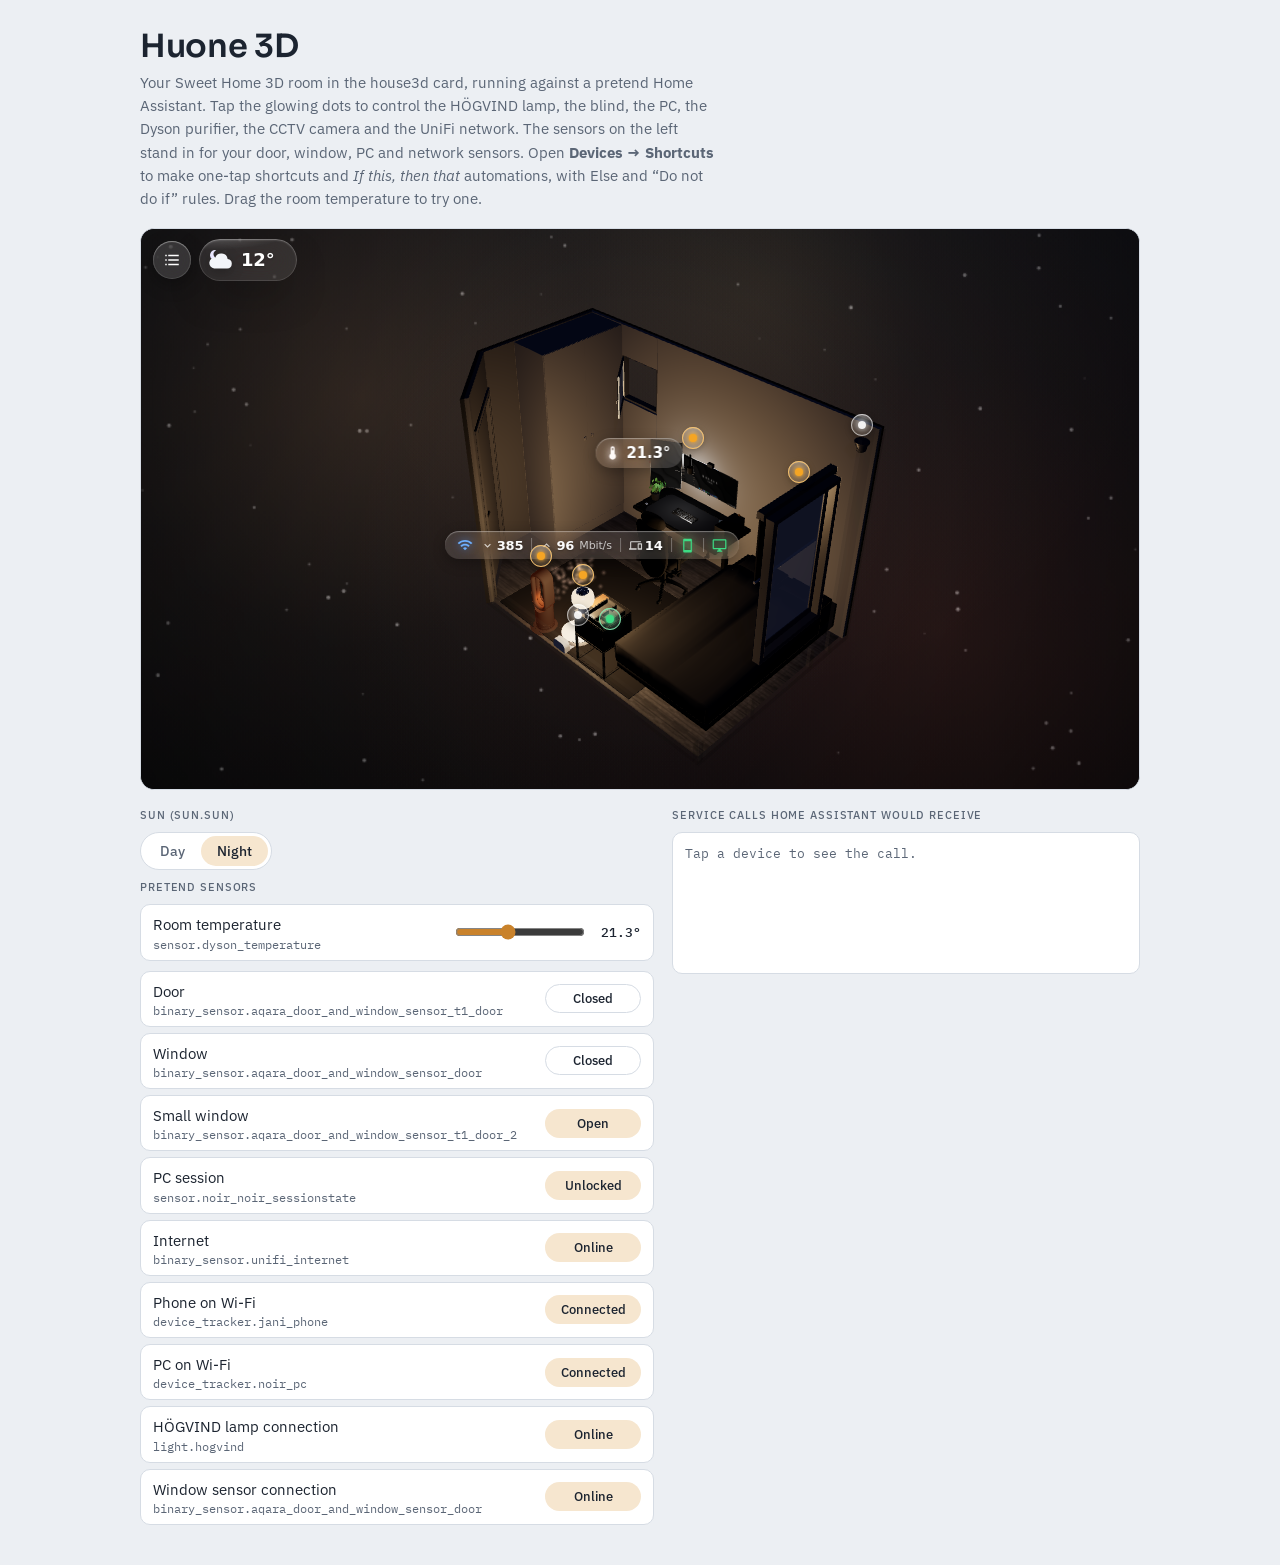
==== commit 93eef94b: "house3d-card: add kiosk mode ☰ → Kiosk mode covers the whole screen over Home Assistant's header and" ====
--- a/house3d/preview.html
+++ b/house3d/preview.html
@@ -7584,6 +7584,7 @@
   osc: "M12 5C8 5 4.6 7.2 3 10.5l1.8.9C6.1 8.8 8.8 7 12 7s5.9 1.8 7.2 4.4l1.8-.9C19.4 7.2 16 5 12 5zM2 15.5l.6-6 5 3.4zm20 0-.6-6-5 3.4zM12 11.5a2.5 2.5 0 1 0 0 5 2.5 2.5 0 0 0 0-5z",
   airflow: "M11 21V7.83l-4.59 4.58L5 11l7-7 7 7-1.41 1.41L13 7.83V21z",
   flame: "M13.5 1s.74 2.65.74 4.8c0 2.06-1.35 3.73-3.41 3.73-2.07 0-3.63-1.67-3.63-3.73l.03-.36C5.21 7.51 4 10.62 4 14c0 4.42 3.58 8 8 8s8-3.58 8-8C20 8.61 17.41 3.8 13.5 1zM11.71 19c-1.78 0-3.22-1.4-3.22-3.14 0-1.62 1.05-2.76 2.81-3.12 1.77-.36 3.6-1.21 4.62-2.58.39 1.29.59 2.65.59 4.04 0 2.65-2.15 4.8-4.8 4.8z",
+  kiosk: "M4 4h6v2H6v4H4zm10 0h6v6h-2V6h-4zM4 14h2v4h4v2H4zm14 4h-4v2h6v-6h-2z",
   eye: "M12 4.5C7 4.5 2.73 7.61 1 12c1.73 4.39 6 7.5 11 7.5s9.27-3.11 11-7.5C21.27 7.61 17 4.5 12 4.5zM12 17a5 5 0 1 1 0-10 5 5 0 0 1 0 10zm0-8a3 3 0 1 0 0 6 3 3 0 0 0 0-6z",
 });
 const ICON_EVENODD = new Set(["window", "door", "vacuum"]);
@@ -7882,6 +7883,7 @@
     this._weatherHass();
     if (this._modelReady && !this._adLoaded) this._adLoad();
     if (!this._auLoaded) this._auLoad();
+    if (this._modelReady && !this._kioskTried) { this._kioskTried = true; if (this._kioskPref()) setTimeout(() => this._setKiosk(true, false), 0); }
     if (this._modelReady && !this._phoneTried && this._bindings.length) { this._phoneTried = true; if (this._phonePref()) setTimeout(() => this._setPhone(true), 0); }
   }
 
@@ -7912,6 +7914,11 @@
       <style>
         :host { display:block; }
         ha-card { display:block; overflow:hidden; position:relative; }
+        /* kiosk mode: the card covers the whole screen, Home Assistant's header and sidebar included */
+        :host(.h3d-kiosk) { position:fixed; inset:0; z-index:10000; background:#000; }
+        :host(:fullscreen) { background:#000; }
+        :host(.h3d-kiosk) ha-card { height:100%; border-radius:0; border:0; box-shadow:none; }
+        .wrap.kiosk { height:100vh; height:100dvh; }
         .wrap { --accent: var(--h3d-accent, #f5a524); position:relative; width:100%; height:${c.height === "full" ? "calc(100vh - var(--header-height, 56px))" : `${Number(c.height) || 450}px`}; ${c.height === "full" ? "height:calc(100dvh - var(--header-height, 56px));" : ""} user-select:none; -webkit-user-select:none; }
         .hints { position:absolute; inset:0; pointer-events:none; z-index:1; overflow:hidden; transition:opacity .4s ease .12s; }
         /* while the room is moving (dragging, snapping, flying home) the dots and floating readouts fade away */
@@ -9051,6 +9058,7 @@
         this._applyStates();
         this._applyNight();
         this._modelReady = true;
+        if (!this._kioskTried) { this._kioskTried = true; if (this._kioskPref()) this._setKiosk(true, false); } // straight back to kiosk
         this._adLoad();
         this._status.style.display = "none";
         this._dirty = true;
@@ -10223,6 +10231,11 @@
       }
       if (this._dlEdit && el.closest(".dl-rows")) return; // arranging: taps don't switch things
       if (el.dataset.dl === "expand") return this._setDlCompact(!this._dlCompact());
+      if (el.dataset.dl === "kiosk") {
+        this._dlMenu(false);
+        this._setKiosk(!this._kiosk);
+        return;
+      }
       if (el.dataset.dl === "phone") {
         this._dlMenu(false);
         this._setPhone(!this._phone);
@@ -11025,6 +11038,7 @@
       ${this._plainLabels() ? `<button class="dl-mi" role="menuitemcheckbox" data-dl="temp" aria-pressed="${this._tempShown()}" aria-checked="${this._tempShown()}">${svg("thermo")}<span>${this._plainLabels()}</span><i></i></button>` : ""}
       <button class="dl-mi" role="menuitemcheckbox" data-dl="snap" aria-pressed="${this._snapOn()}" aria-checked="${this._snapOn()}">${svg("topview")}<span>Snap to angles</span><i></i></button>
       <button class="dl-mi" role="menuitemcheckbox" data-dl="phone" aria-pressed="${!!this._phone}" aria-checked="${!!this._phone}">${svg("phone")}<span>Phone view</span><i></i></button>
+      <button class="dl-mi" role="menuitemcheckbox" data-dl="kiosk" aria-pressed="${!!this._kiosk}" aria-checked="${!!this._kiosk}">${svg("kiosk")}<span>Kiosk mode</span><i></i></button>
       <button class="dl-mi go" role="menuitem" data-dl="arrange">${svg("grid")}<span>Arrange devices</span>${svg("chev")}</button>
       <button class="dl-mi go" role="menuitem" data-dl="hiddenlist">${svg("eyeoff")}<span>Hidden devices</span><em>${hidden.length || ""}</em>${svg("chev")}</button>`;
   }
@@ -13262,6 +13276,61 @@
     if (m.style.maxHeight !== want) m.style.maxHeight = want;
     m.style.left = `${Math.max(8, (w - m.offsetWidth) / 2)}px`;
     m.style.top = `${B - m.offsetHeight}px`;
+  }
+
+  /* ------------------------------------------------------------ kiosk mode */
+
+  /**
+   * Kiosk mode (☰ → Kiosk mode): the card covers the whole screen, over Home Assistant's header and sidebar, asks the
+   * browser for fullscreen, and keeps the screen awake. Made for a tablet on the wall. Remembered per screen: after a
+   * reload it covers the screen again straight away, and goes fullscreen again on the first tap (browsers only allow
+   * fullscreen after a tap). Leaving fullscreen (Esc, the back gesture) leaves kiosk mode too.
+   */
+  _kioskPref() {
+    try { return localStorage.getItem(`house3d-card:kiosk:${this._config.model || ""}`) === "1"; } catch (e) { return false; }
+  }
+
+  _setKiosk(on, fromTap = true) {
+    this._kiosk = on;
+    try { localStorage.setItem(`house3d-card:kiosk:${this._config.model || ""}`, on ? "1" : "0"); } catch (e) {}
+    this.classList.toggle("h3d-kiosk", on);
+    this._wrap.classList.toggle("kiosk", on);
+    if (!this._kioskWired) {
+      this._kioskWired = true;
+      document.addEventListener("fullscreenchange", () => {
+        if (document.fullscreenElement === this) this._kioskFs = true;
+        else if (this._kioskFs) { this._kioskFs = false; if (this._kiosk) this._setKiosk(false); } // Esc / back: out of kiosk
+      });
+      document.addEventListener("visibilitychange", () => { if (this._kiosk && document.visibilityState === "visible") this._kioskWake(true); });
+      // restored after a reload: fullscreen needs a tap, so the first tap on the card asks for it
+      this.addEventListener("pointerdown", () => { if (this._kiosk && !document.fullscreenElement) this._kioskFullscreen(); }, { capture: true });
+    }
+    if (on) {
+      if (this._dlOpen && fromTap) this._closeDeviceList();
+      if (fromTap) this._kioskFullscreen();
+      this._kioskWake(true);
+    } else {
+      if (document.fullscreenElement === this) { this._kioskFs = false; document.exitFullscreen?.().catch(() => {}); }
+      this._kioskWake(false);
+    }
+    this._resize?.();
+    this._dirty = true;
+  }
+
+  _kioskFullscreen() {
+    const req = this.requestFullscreen || this.webkitRequestFullscreen;
+    if (!req || document.fullscreenElement === this) return;
+    try { const r = req.call(this, { navigationUI: "hide" }); r?.catch?.(() => {}); } catch (e) { /* not allowed here: covering the page is enough */ }
+  }
+
+  /** Keep the screen from dimming and locking while in kiosk mode (where the browser supports it). */
+  async _kioskWake(on) {
+    if (!on) { try { await this._wakeLock?.release(); } catch (e) {} this._wakeLock = null; return; }
+    if (!navigator.wakeLock || this._wakeLock) return;
+    try {
+      this._wakeLock = await navigator.wakeLock.request("screen");
+      this._wakeLock.addEventListener("release", () => { this._wakeLock = null; });
+    } catch (e) { /* not allowed (battery saver, insecure page): the screen just follows its own settings */ }
   }
 
   _isNight() {
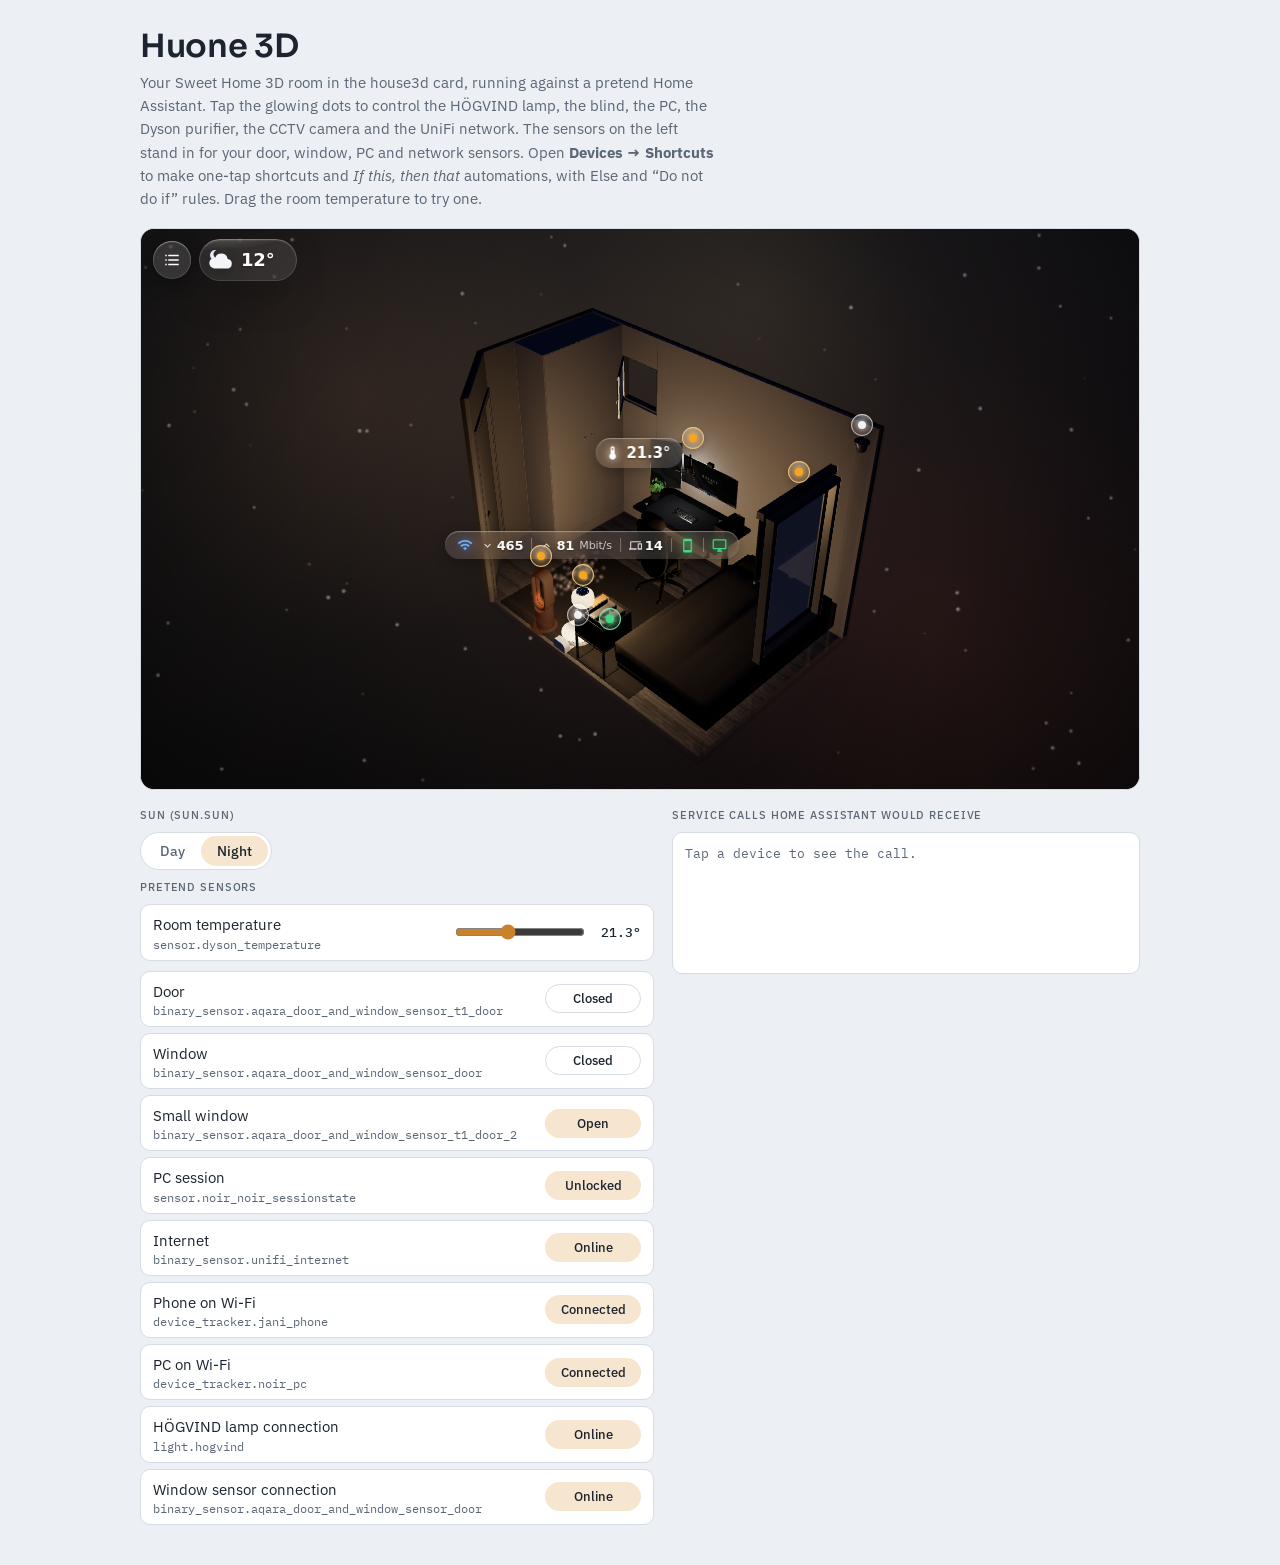
==== commit 2abe1d27: "house3d-card: save automations in the classic format, show HA's error Automations are now written wi" ====
--- a/house3d/preview.html
+++ b/house3d/preview.html
@@ -12410,13 +12410,14 @@
 
   /** A trigger as Home Assistant writes it; `flip` is its opposite (for Else). */
   _auTrig(w, flip = false) {
-    if (w.type === "time") return { trigger: "time", at: `${w.at}:00` };
-    if (w.type === "sunset" || w.type === "sunrise") return { trigger: "sun", event: w.type };
+    // written the classic way (platform:, trigger:, service:): every Home Assistant version reads it, new and old
+    if (w.type === "time") return { platform: "time", at: `${w.at}:00` };
+    if (w.type === "sunset" || w.type === "sunrise") return { platform: "sun", event: w.type };
     if (w.type === "num") {
       const dir = (w.dir === "below") !== flip ? "below" : "above";
-      return { trigger: "numeric_state", entity_id: w.entity, [dir]: Number(w.value) };
-    }
-    return flip ? { trigger: "state", entity_id: w.entity, from: w.to } : { trigger: "state", entity_id: w.entity, to: w.to };
+      return { platform: "numeric_state", entity_id: w.entity, [dir]: Number(w.value) };
+    }
+    return flip ? { platform: "state", entity_id: w.entity, from: w.to } : { platform: "state", entity_id: w.entity, to: w.to };
   }
 
   _auCond(c) {
@@ -12432,12 +12433,12 @@
   _auHaConfig(s) {
     const acts = (list) => list.flatMap((a) => this._auSteps(a).map(([d, sv, data]) => {
       const { entity_id, ...rest } = data;
-      return { action: `${d}.${sv}`, target: { entity_id }, ...(Object.keys(rest).length ? { data: rest } : {}) };
+      return { service: `${d}.${sv}`, target: { entity_id }, ...(Object.keys(rest).length ? { data: rest } : {}) };
     }));
     const hasElse = !!(s.else?.length && this._auElseText(s.when));
     const triggers = hasElse ? [{ ...this._auTrig(s.when), id: "then" }, { ...this._auTrig(s.when, true), id: "else" }] : [this._auTrig(s.when)];
     const actions = hasElse ? [{ if: [{ condition: "trigger", id: "then" }], then: acts(s.actions), else: acts(s.else) }] : acts(s.actions);
-    return { alias: s.name, description: "Made in the 3D house card (Devices → Shortcuts).", mode: "restart", triggers, conditions: (s.conds || []).map((c) => this._auCond(c)), actions };
+    return { alias: s.name, description: "Made in the 3D house card (Devices → Shortcuts).", mode: "restart", trigger: triggers, condition: (s.conds || []).map((c) => this._auCond(c)), action: actions };
   }
 
   _auHa(method, id, body) {
@@ -12471,7 +12472,10 @@
     } catch (e) {
       au.busy = false;
       const who = e?.status_code === 401 || e?.status === 401 || /unauthor/i.test(e?.message || e?.body?.message || "") ? " Only Home Assistant admins can make automations." : "";
-      return fail(`Home Assistant didn't save the automation.${who}`);
+      // Home Assistant's own reason, so it can be fixed (e.g. "Message malformed: ...")
+      const why = e?.body?.message || e?.error || e?.message || (typeof e === "string" ? e : "");
+      console.warn("house3d-card: saving the automation failed", e);
+      return fail(`Home Assistant didn't save the automation.${who}${why && !who ? ` It said: ${String(why).slice(0, 200)}` : ""}`);
     }
     const list = [...(this._shortcuts || [])];
     const i = list.findIndex((x) => x.id === s.id);
@@ -16001,17 +16005,17 @@
 function runActions(list, tid) {
   for (const a of list || []) {
     if (a.if) { runActions(a.if.every((c) => testCond(c, tid)) ? a.then : a.else, tid); continue; }
-    const [d, s] = a.action.split(".");
+    const [d, s] = (a.action || a.service).split(".");
     for (const e of [].concat(a.target.entity_id)) if (states[e]) callService(d, s, { entity_id: e, ...(a.data || {}) });
   }
 }
 function fireAutomation(eid, tid) {
   const st = states[eid], cfg = st && haAutomations[st.attributes.id];
   if (!cfg) return;
-  if (!(cfg.conditions || []).every((c) => testCond(c, tid))) { note("automation", ` ${cfg.alias}: skipped by a rule`); return; }
+  if (!(cfg.conditions || cfg.condition || []).every((c) => testCond(c, tid))) { note("automation", ` ${cfg.alias}: skipped by a rule`); return; }
   states[eid] = { ...st, attributes: { ...st.attributes, last_triggered: new Date().toISOString() } };
   note("automation", ` ${cfg.alias} ran${tid === "else" ? " (else)" : ""}`);
-  runActions(cfg.actions, tid);
+  runActions(cfg.actions || cfg.action, tid);
   push();
 }
 let prevStates = null;
@@ -16024,7 +16028,8 @@
   for (const [eid, st] of Object.entries(states)) {
     const cfg = eid.startsWith("automation.") && st.state === "on" && haAutomations[st.attributes.id];
     if (!cfg) continue;
-    for (const t of cfg.triggers) {
+    for (const t0 of cfg.triggers || cfg.trigger) {
+      const t = { ...t0, trigger: t0.trigger || t0.platform };
       const hit = t.trigger === "state" ? changed(t.entity_id) && (t.to != null ? prevStates[t.entity_id] === t.to : prev[t.entity_id] === t.from)
         : t.trigger === "numeric_state" ? changed(t.entity_id) && passes(t, Number(prevStates[t.entity_id])) && !passes(t, Number(prev[t.entity_id]))
         : t.trigger === "sun" ? changed("sun.sun") && prevStates["sun.sun"] === (t.event === "sunset" ? "below_horizon" : "above_horizon")
@@ -16040,7 +16045,7 @@
   lastMinute = hm;
   for (const [eid, st] of Object.entries(states)) {
     const cfg = eid.startsWith("automation.") && st.state === "on" && haAutomations[st.attributes.id];
-    if (cfg && cfg.triggers.some((t) => t.trigger === "time" && t.at.slice(0, 5) === hm)) fireAutomation(eid);
+    if (cfg && (cfg.triggers || cfg.trigger).some((t) => (t.trigger || t.platform) === "time" && t.at.slice(0, 5) === hm)) fireAutomation(eid);
   }
 }, 5000);
 const push = () => { checkAutomations(); card.hass = { states: { ...states }, callService, callWS, callApi, connection, config: { latitude: 60.1699, longitude: 24.9384 } }; renderSensors(); };
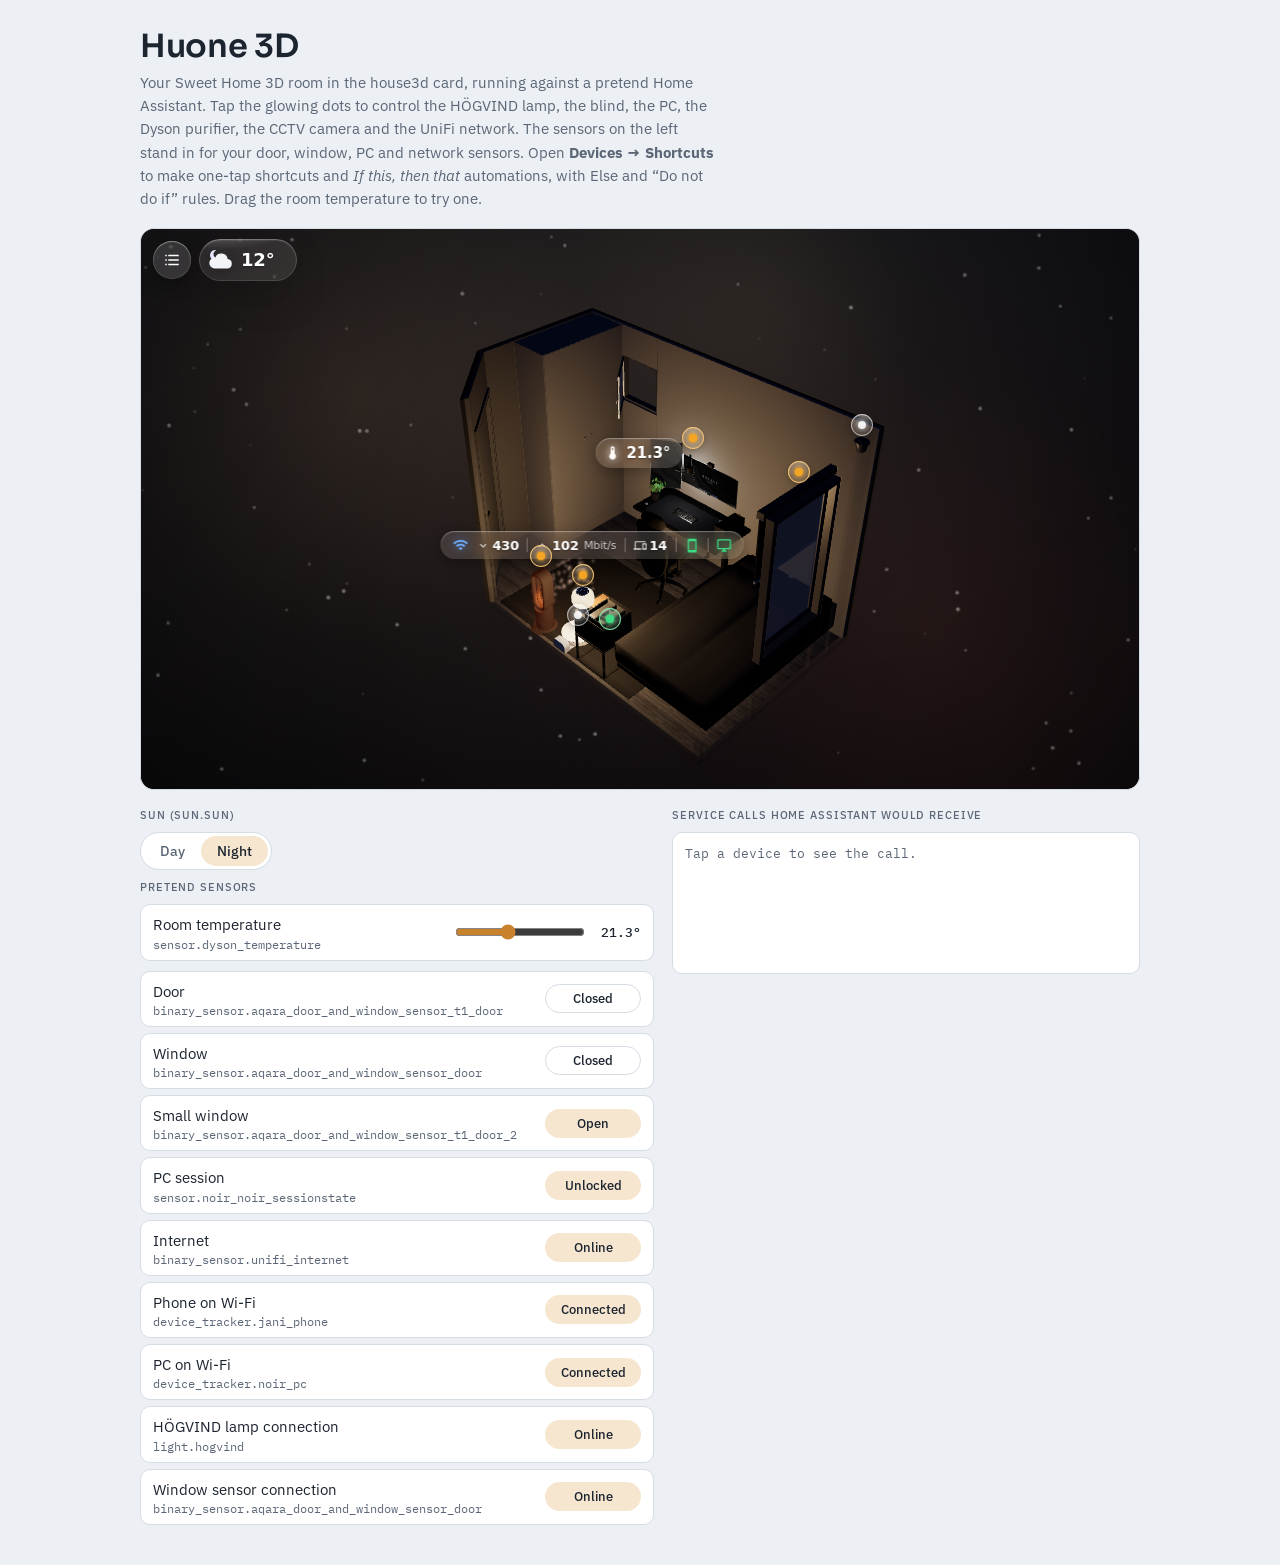
==== commit 5139ead6: "house3d-card: walls fade in step with the spin A wall's opacity now follows how much it faces the ca" ====
--- a/house3d/preview.html
+++ b/house3d/preview.html
@@ -9785,10 +9785,10 @@
     this._vanishing = vanishing;
     for (const w of this._walls || []) {
       if (w.cur === w.target) continue;
-      w.cur = approach(w.cur, w.target, 7);
+      w.cur = approach(w.cur, w.target, 10); // a short follow, so it stays soft even when you flick the room
       for (const m of w.mats) {
         m.opacity = w.cur;
-        m.depthWrite = w.cur > 0.97;
+        m.depthWrite = w.cur > 0.995; // solid only once it's fully back: no visible snap on the way in
       }
       for (const mesh of w.meshes) mesh.castShadow = w.shadows && w.cur > 0.5;
       active = true;
@@ -12959,9 +12959,14 @@
     const cl = Math.hypot(cx, cz) || 1;
     const topDown = this._el > 72 * DEG;
     const faded = this._config.wall_opacity ?? 0.08;
+    // how much a wall faces the camera, eased: it fades gradually as the room turns, in step with the spin
+    // (it used to switch at one angle and then catch up on its own, so a wall seemed to pop in or out)
+    const ss = (a, b, x) => { const k = Math.min(1, Math.max(0, (x - a) / (b - a))); return k * k * (3 - 2 * k); };
+    const up = ss(72 * DEG, 60 * DEG, this._el); // looking straight down: every wall shows
     for (const w of this._walls) {
       const d = (w.dir.x * cx + w.dir.z * cz) / cl;
-      w.target = !topDown && d > 0.2 ? faded : 1;
+      const k = ss(-0.05, 0.45, d) * up;
+      w.target = 1 - (1 - faded) * k;
     }
   }
 
